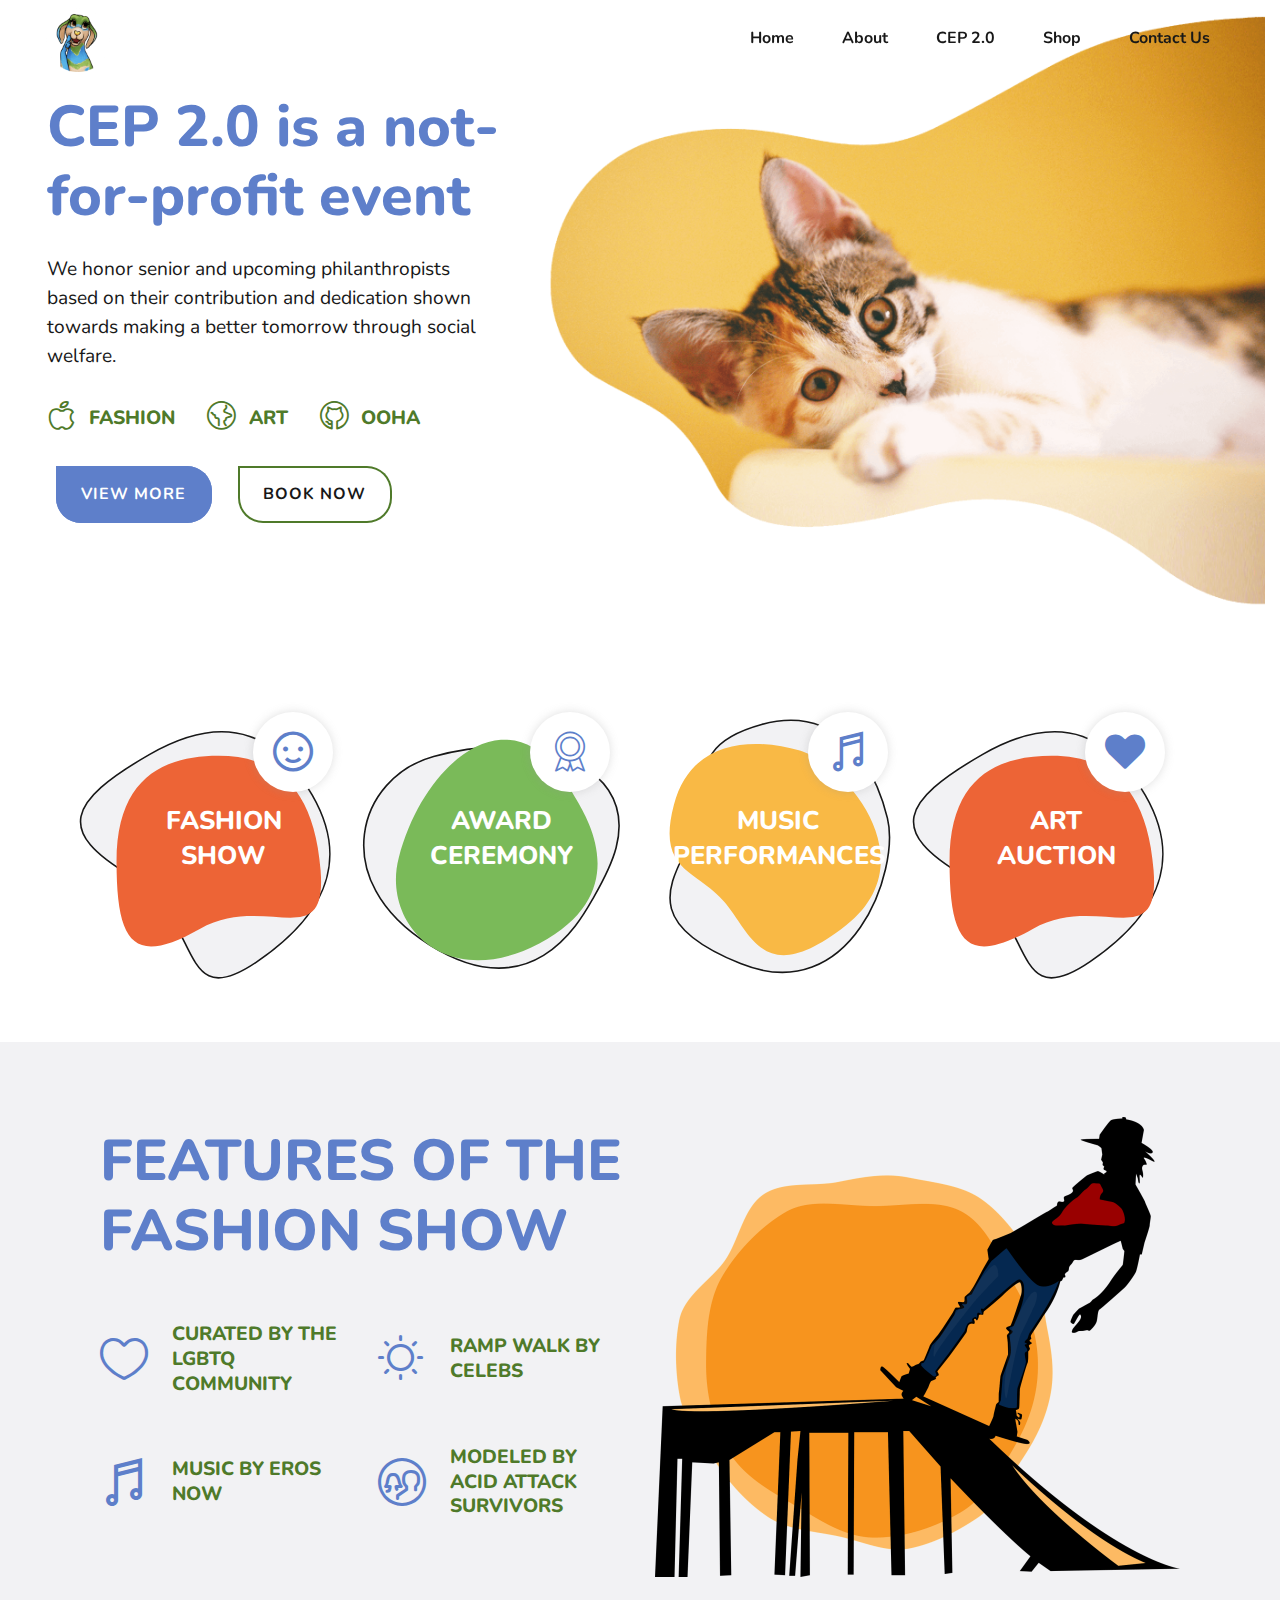
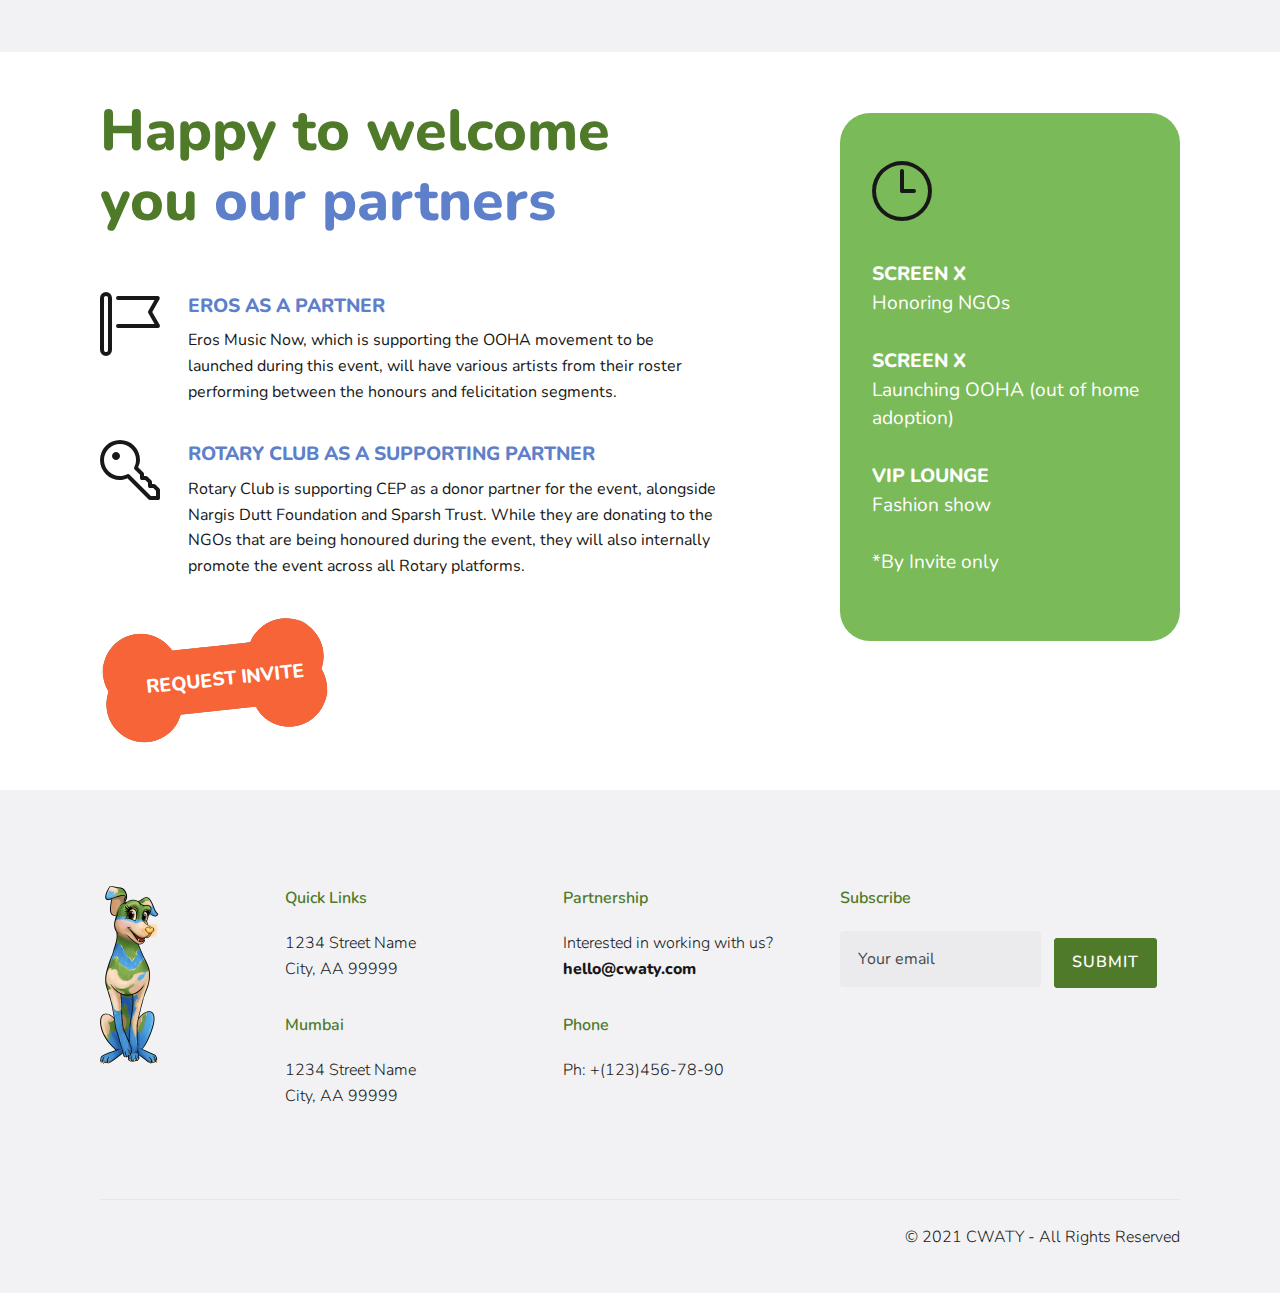
==== cep.html @ ecf94f73 "v0.1 Build" ====
<!DOCTYPE html>
<html  >
<head>
  
  <meta charset="UTF-8">
  <meta http-equiv="X-UA-Compatible" content="IE=edge">
  
  <meta name="viewport" content="width=device-width, initial-scale=1, minimum-scale=1">
  <link rel="shortcut icon" href="assets/images/logo-96x96.png" type="image/x-icon">
  <meta name="description" content="">
  
  
  <title>May Event</title>
  <link rel="stylesheet" href="assets/web/assets/mobirise-icons2/mobirise2.css">
  <link rel="stylesheet" href="assets/web/assets/mobirise-icons/mobirise-icons.css">
  <link rel="stylesheet" href="assets/web/assets/mobirise-icons-bold/mobirise-icons-bold.css">
  <link rel="stylesheet" href="assets/font-awesome/css/font-awesome.css">
  <link rel="stylesheet" href="assets/icon54-v2/style.css">
  <link rel="stylesheet" href="assets/tether/tether.min.css">
  <link rel="stylesheet" href="assets/bootstrap/css/bootstrap.min.css">
  <link rel="stylesheet" href="assets/bootstrap/css/bootstrap-grid.min.css">
  <link rel="stylesheet" href="assets/bootstrap/css/bootstrap-reboot.min.css">
  <link rel="stylesheet" href="assets/dropdown/css/style.css">
  <link rel="stylesheet" href="assets/socicon/css/styles.css">
  <link rel="stylesheet" href="assets/theme/css/style.css">
  <link rel="stylesheet" href="assets/recaptcha.css">
  <link rel="preload" as="style" href="assets/mobirise/css/mbr-additional.css"><link rel="stylesheet" href="assets/mobirise/css/mbr-additional.css" type="text/css">
  
  
  
  

</head>
<body>
  
  <section class="menu cid-rGtWl2Qdmo" once="menu" id="menu1-j">

    


    <nav class="navbar navbar-dropdown navbar-fixed-top navbar-expand-lg">
        <div class="container">
            <div class="navbar-brand">
                <span class="navbar-logo">
                    
                        <img src="assets/images/logo-96x96.png" alt="" style="height: 4rem;">
                    
                </span>
                
            </div>
            <button class="navbar-toggler" type="button" data-toggle="collapse" data-target="#navbarSupportedContent" aria-controls="navbarNavAltMarkup" aria-expanded="false" aria-label="Toggle navigation">
                <div class="hamburger">
                    <span></span>
                    <span></span>
                    <span></span>
                    <span></span>
                </div>
            </button>
            <div class="collapse navbar-collapse" id="navbarSupportedContent">
                <ul class="navbar-nav nav-dropdown nav-right" data-app-modern-menu="true"><li class="nav-item">
                        <a class="nav-link link text-black text-primary display-4" href="#top" aria-expanded="false">
                            Home</a>
                    </li><li class="nav-item"><a class="nav-link link text-black text-primary display-4" href="index.html#content2-3" aria-expanded="false">About</a></li><li class="nav-item"><a class="nav-link link text-black text-primary display-4" href="cep.html">
                            CEP 2.0</a></li><li class="nav-item">
                        <a class="nav-link link text-black text-primary display-4" href="shop.html">
                            Shop</a>
                    </li><li class="nav-item"><a class="nav-link link text-black text-primary display-4" href="events.html#contact2-d" aria-expanded="false">
                            Contact Us</a></li></ul>
                
                
            </div>
        </div>
    </nav>
</section>

<section class="header1 petsm4_header1 cid-spIerRArIh" id="header1-q">

	

	

	<div class="container-fluid">
		<div class="row">
			<div class="col-md-12 content align-left py-4 col-lg-5 ">
				<h1 class="mbr-section-title align-left mbr-bold pb-3 mbr-fonts-style display-2">CEP 2.0 is a not-for-profit event&nbsp;</h1>
				<p class="mbr-text pb-3 align-left mbr-fonts-style display-7">We honor senior and upcoming philanthropists based on their contribution and dedication shown towards making a better tomorrow through social welfare.</p>
				<div class="align-wrap align-left">
					<div class="icons-wrap">
						<div class="icon-wrap">
							<span class="mbr-iconfont mbrib-apple"></span>
							<h3 class="icon-title mbr-bold mbr-fonts-style display-7">FASHION</h3>
						</div>
						<div class="icon-wrap">
							<span class="mbr-iconfont mbrib-globe"></span>
							<h3 class="icon-title mbr-bold mbr-fonts-style display-7">ART</h3>
						</div>
						<div class="icon-wrap">
							<span class="mbr-iconfont mbrib-github"></span>
							<h3 class="icon-title mbr-bold mbr-fonts-style display-7">OOHA</h3>
						</div>
					</div>
				</div>
				<div class="align-left mbr-section-btn"><a class="btn btn-md btn-success display-4" href="cep.html#features8-o">VIEW MORE</a> <a class="btn btn-md btn-primary-outline display-4" href="#" data-toggle="modal" data-target="#mbr-popup-l">BOOK NOW</a></div>
			</div>
			<div class="col-md-12 col-lg-7 img-col">
				<div class="mbr-figure">
					<img src="assets/images/01.png" alt="">
				</div>
			</div>
		</div>
	</div>
</section>

<section class="features3 petsm4_features3 cid-spIenNcBtM" id="features3-n">

	

	

	<div class="container">
		<div class="row">
			

			<div class="card col-12 col-md-6 col-lg-3">
				<svg class="svg31" xmlns="http://www.w3.org/2000/svg" width="309.28570556640625" height="336.02197265625" style="">
					<rect id="backgroundrect" width="100%" height="100%" x="0" y="0" fill="transparent" stroke="none">
					</rect>
					<g style="" class="currentLayer">
						<path fill="#f06538" fill-opacity="1" stroke="none" stroke-opacity="1" stroke-width="2" stroke-dasharray="none" stroke-linejoin="round" stroke-linecap="butt" stroke-dashoffset="" fill-rule="nonzero" opacity="1" marker-start="" marker-mid="" marker-end="" d="M7.36264,184.55495C7.36264,65.42739 73.80818,33.47253 153.12638,33.47253C232.44458,33.47253 289.54946,75.86694 298.89012,197.19231C308.23078,318.51768 219.80721,227.94506 126.20331,280.69232C32.5994,333.43958 7.36264,303.68251 7.36264,184.55495z" id="svg_3" class="selected"></path>
					</g>
					<defs>
						<marker id="Arrow1Mend" refX="0" refY="0" orient="auto" inkscape:stockid="Arrow1Mend" overflow="visible">
							<path d="M-4,0 l-2,2 l7,-2 l-7,-2 l2,2 z" fill-rule="evenodd" stroke="#000" stroke-width="1pt" style="fill: none; stroke: none; stroke-dasharray: none;" id="svg_2">
							</path>
						</marker>
					</defs>
				</svg>
				<svg class="svg32" xmlns="http://www.w3.org/2000/svg" width="309.28570556640625" height="336.02197265625" style="">
					<rect id="backgroundrect" width="100%" height="100%" x="0" y="0" fill="transparent" stroke="none">
					</rect>
					<g style="" class="currentLayer">
						<path fill="#f2f2f4" fill-opacity="1" stroke="none" stroke-opacity="1" stroke-width="2" stroke-dasharray="none" stroke-linejoin="round" stroke-linecap="butt" stroke-dashoffset="" fill-rule="nonzero" opacity="1" marker-start="" marker-mid="" marker-end="" d="M7.36264,184.55495C7.36264,65.42739 73.80818,33.47253 153.12638,33.47253C232.44458,33.47253 289.54946,75.86694 298.89012,197.19231C308.23078,318.51768 219.80721,227.94506 126.20331,280.69232C32.5994,333.43958 7.36264,303.68251 7.36264,184.55495z" id="svg_3" class="selected"></path>
					</g>
					<defs>
						<marker id="Arrow1Mend" refX="0" refY="0" orient="auto" inkscape:stockid="Arrow1Mend" overflow="visible">
							<path d="M-4,0 l-2,2 l7,-2 l-7,-2 l2,2 z" fill-rule="evenodd" stroke="#000" stroke-width="1pt" style="fill: none; stroke: none; stroke-dasharray: none;" id="svg_2">
							</path>
						</marker>
					</defs>
				</svg>
				<div class="card-img">
					<span class="mbr-iconfont mobi-mbri-smile-face mobi-mbri"></span>
				</div>
				<div class="card-box m-auto">
					<h4 class="card-title align-center pb-3 mbr-white mbr-bold mbr-fonts-style display-5">FASHION <br>SHOW</h4>
					
				</div>
			</div>

			<div class="card col-12 col-md-6 col-lg-3">
				<svg class="svg11" xmlns="http://www.w3.org/2000/svg" width="309.2857111417329" height="336.0219772158291" style="">
					<rect id="backgroundrect" width="100%" height="100%" x="0" y="0" fill="transparent" stroke="none">
					</rect>
					<g style="" class="currentLayer">
						<path fill="#82be61" fill-opacity="1" stroke="none" stroke-width="2" stroke-dasharray="none" stroke-linejoin="round" stroke-linecap="butt" stroke-dashoffset="" fill-rule="nonzero" opacity="1" marker-start="" marker-mid="" marker-end="" d="M12.94018937135995,167.8339367842981 C45.39609213191329,74.99004072503537 114.0034869014508,10.732177077026051 171.84437755680142,11.781618684882801 C229.68524100198806,12.831060292739558 256.7002265652424,72.7142506276199 272.1827010804898,104.66632999025076 C287.66518920081916,136.6184093528816 342.19907896082464,246.22742624641148 203.2184177990085,306.0457339450666 C64.2377294270283,365.8640552488038 -19.515740599357475,260.67786005372494 12.94018937135995,167.8339367842981 z" id="svg_1" class="" transform="rotate(-4.6006340980529785 150.8597869873048,167.6643524169921) " filter=""></path>
					</g>
				</svg>
				<svg class="svg12" xmlns="http://www.w3.org/2000/svg" width="309.2857111417329" height="336.0219772158291" style="">
					<rect id="backgroundrect" width="100%" height="100%" x="0" y="0" fill="transparent" stroke="none">
					</rect>
					<g style="" class="currentLayer">
						<path fill="#f2f2f4" fill-opacity="1" stroke="none" stroke-width="2" stroke-dasharray="none" stroke-linejoin="round" stroke-linecap="butt" stroke-dashoffset="" fill-rule="nonzero" opacity="1" marker-start="" marker-mid="" marker-end="" d="M12.94018937135995,167.8339367842981 C45.39609213191329,74.99004072503537 114.0034869014508,10.732177077026051 171.84437755680142,11.781618684882801 C229.68524100198806,12.831060292739558 256.7002265652424,72.7142506276199 272.1827010804898,104.66632999025076 C287.66518920081916,136.6184093528816 342.19907896082464,246.22742624641148 203.2184177990085,306.0457339450666 C64.2377294270283,365.8640552488038 -19.515740599357475,260.67786005372494 12.94018937135995,167.8339367842981 z" id="svg_1" class="" transform="rotate(-4.6006340980529785 150.8597869873048,167.6643524169921) " filter=""></path>
					</g>
				</svg>
				<div class="card-img">
					<span class="mbr-iconfont icon54-v2-award-1"></span>
				</div>
				<div class="card-box m-auto">
					<h4 class="card-title align-center pb-3 mbr-white mbr-bold mbr-fonts-style display-5">AWARD CEREMONY</h4>
					
				</div>
			</div>

			<div class="card col-12 col-md-6 col-lg-3">
				<svg class="svg21" xmlns="http://www.w3.org/2000/svg" width="309.28570556640625" height="336.02197265625" style="">
					<rect id="backgroundrect" width="100%" height="100%" x="0" y="0" fill="transparent" stroke="none">
					</rect>
					<g style="" class="currentLayer">
						<path fill="#fcbc4d" fill-opacity="1" stroke="none" stroke-width="2" stroke-dasharray="none" stroke-linejoin="round" stroke-linecap="butt" stroke-dashoffset="" fill-rule="nonzero" opacity="1" marker-start="" marker-mid="" marker-end="" d="M16.23957,92.58139C48.69547,-0.26251 138.67438,5.55148 201.82815,29.62874C264.98193,53.70599 372.00784,201.60914 247.27728,284.01577C122.54672,366.4224 112.51907,285.07282 76.57894,235.77145C40.63881,186.47008 -16.21636,185.42531 16.23957,92.58139z" id="svg_1" class="" transform="rotate(-4.6006340980529785 150.8597869873048,167.6643524169921) " filter=""></path>
					</g>
					<defs>
						<marker id="Arrow1Mend" refX="0" refY="0" orient="auto" inkscape:stockid="Arrow1Mend" overflow="visible">
							<path d="M-4,0 l-2,2 l7,-2 l-7,-2 l2,2 z" fill-rule="evenodd" stroke="#000" stroke-width="1pt" style="fill: none; stroke: none; stroke-dasharray: none;" id="svg_2">
							</path>
						</marker>
					</defs>
				</svg>
				<svg class="svg22" xmlns="http://www.w3.org/2000/svg" width="309.28570556640625" height="336.02197265625" style="">
					<rect id="backgroundrect" width="100%" height="100%" x="0" y="0" fill="transparent" stroke="none">
					</rect>
					<g style="" class="currentLayer">
						<path fill="#f2f2f4" fill-opacity="1" stroke="none" stroke-width="2" stroke-dasharray="none" stroke-linejoin="round" stroke-linecap="butt" stroke-dashoffset="" fill-rule="nonzero" opacity="1" marker-start="" marker-mid="" marker-end="" d="M16.23957,92.58139C48.69547,-0.26251 138.67438,5.55148 201.82815,29.62874C264.98193,53.70599 372.00784,201.60914 247.27728,284.01577C122.54672,366.4224 112.51907,285.07282 76.57894,235.77145C40.63881,186.47008 -16.21636,185.42531 16.23957,92.58139z" id="svg_1" class="" transform="rotate(-4.6006340980529785 150.8597869873048,167.6643524169921) " filter=""></path>
					</g>
					<defs>
						<marker id="Arrow1Mend" refX="0" refY="0" orient="auto" inkscape:stockid="Arrow1Mend" overflow="visible">
							<path d="M-4,0 l-2,2 l7,-2 l-7,-2 l2,2 z" fill-rule="evenodd" stroke="#000" stroke-width="1pt" style="fill: none; stroke: none; stroke-dasharray: none;" id="svg_2">
							</path>
						</marker>
					</defs>
				</svg>
				<div class="card-img">
					<span class="mbr-iconfont mobi-mbri-music mobi-mbri"></span>
				</div>
				<div class="card-box m-auto">
					<h4 class="card-title align-center pb-3 mbr-white mbr-bold mbr-fonts-style display-5">MUSIC PERFORMANCES</h4>
					
				</div>
			</div>

			<div class="card col-12 col-md-6 col-lg-3">
				<svg class="svg31 svg4" xmlns="http://www.w3.org/2000/svg" width="309.28570556640625" height="336.02197265625" style="">
					<rect id="backgroundrect" width="100%" height="100%" x="0" y="0" fill="transparent" stroke="none">
					</rect>
					<g style="" class="currentLayer">
						<path fill="#f06538" fill-opacity="1" stroke="none" stroke-opacity="1" stroke-width="2" stroke-dasharray="none" stroke-linejoin="round" stroke-linecap="butt" stroke-dashoffset="" fill-rule="nonzero" opacity="1" marker-start="" marker-mid="" marker-end="" d="M7.36264,184.55495C7.36264,65.42739 73.80818,33.47253 153.12638,33.47253C232.44458,33.47253 289.54946,75.86694 298.89012,197.19231C308.23078,318.51768 219.80721,227.94506 126.20331,280.69232C32.5994,333.43958 7.36264,303.68251 7.36264,184.55495z" id="svg_3" class="selected"></path>
					</g>
					<defs>
						<marker id="Arrow1Mend" refX="0" refY="0" orient="auto" inkscape:stockid="Arrow1Mend" overflow="visible">
							<path d="M-4,0 l-2,2 l7,-2 l-7,-2 l2,2 z" fill-rule="evenodd" stroke="#000" stroke-width="1pt" style="fill: none; stroke: none; stroke-dasharray: none;" id="svg_2">
							</path>
						</marker>
					</defs>
				</svg>
				<svg class="svg32" xmlns="http://www.w3.org/2000/svg" width="309.28570556640625" height="336.02197265625" style="">
					<rect id="backgroundrect" width="100%" height="100%" x="0" y="0" fill="transparent" stroke="none">
					</rect>
					<g style="" class="currentLayer">
						<path fill="#f2f2f4" fill-opacity="1" stroke="none" stroke-opacity="1" stroke-width="2" stroke-dasharray="none" stroke-linejoin="round" stroke-linecap="butt" stroke-dashoffset="" fill-rule="nonzero" opacity="1" marker-start="" marker-mid="" marker-end="" d="M7.36264,184.55495C7.36264,65.42739 73.80818,33.47253 153.12638,33.47253C232.44458,33.47253 289.54946,75.86694 298.89012,197.19231C308.23078,318.51768 219.80721,227.94506 126.20331,280.69232C32.5994,333.43958 7.36264,303.68251 7.36264,184.55495z" id="svg_3" class="selected"></path>
					</g>
					<defs>
						<marker id="Arrow1Mend" refX="0" refY="0" orient="auto" inkscape:stockid="Arrow1Mend" overflow="visible">
							<path d="M-4,0 l-2,2 l7,-2 l-7,-2 l2,2 z" fill-rule="evenodd" stroke="#000" stroke-width="1pt" style="fill: none; stroke: none; stroke-dasharray: none;" id="svg_2">
							</path>
						</marker>
					</defs>
				</svg>
				<div class="card-img">
					<span class="mbr-iconfont fa-heart fa"></span>
				</div>
				<div class="card-box m-auto">
					<h4 class="card-title align-center pb-3 mbr-white mbr-bold mbr-fonts-style display-5">ART <br>AUCTION</h4>
					
				</div>
			</div>
		</div>
	</div>
</section>

<section class="features8 petsm4_features8 cid-spIepvHAg9" id="features8-o">

	

	

	<div class="container">
		<div class="row">
			<div class="col-md-12 content col-lg-6 m-auto">
				<h1 class="mbr-section-title align-left mbr-bold pb-5 mbr-fonts-style display-2">FEATURES OF THE FASHION SHOW</h1>
				<div class="row">
					<div class="col-md-6 card">
						<div class="icon"> <span class="mbr-iconfont mbrib-hearth"></span>
						</div>
						<div class="text">
							<h3 class="align-left mbr-bold mbr-fonts-style display-7">
								CURATED BY THE LGBTQ COMMUNITY</h3>
						</div>
					</div>

					<div class="col-md-6 card">
						<div class="icon"> <span class="mbr-iconfont mbrib-sun"></span>
						</div>
						<div class="text">
							<h3 class="align-left mbr-bold mbr-fonts-style display-7">RAMP WALK BY CELEBS</h3>
						</div>
					</div>

					<div class="col-md-6 card">
						<div class="icon"> <span class="mbr-iconfont mobi-mbri-music mobi-mbri"></span> </div>
						<div class="text">
							<h3 class="align-left mbr-bold mbr-fonts-style display-7">MUSIC BY EROS NOW</h3>
						</div>
					</div>

					<div class="col-md-6 card">
						<div class="icon"> <span class="mbr-iconfont mbrib-users"></span>
						</div>
						<div class="text">
							<h3 class="align-left mbr-bold mbr-fonts-style display-7">MODELED BY ACID ATTACK SURVIVORS</h3>
						</div>
					</div>
				</div>
			</div>

			<div class="col-md-12 col-lg-6 img-col">
				<div class="mbr-figure">
					<img src="assets/images/mbr-1050x920.png" alt="">
				</div>
			</div>
		</div>
	</div>
</section>

<section class="features10 petsm4_features10 cid-spIeqHOknN" id="features10-p">

    

    

    <div class="container">
        <div class="row">
            <div class="col-md-12 content col-lg-7 ">
                <h1 class="mbr-section-title align-left mbr-bold pb-5 mbr-fonts-style display-2"><a href="#"><strong>Happy to welcome you</strong></a>
                    our partners</h1>
                <div class="align-wrap">

                    <div class="icons-wrap">
                        <div class="icon-wrap">
                            <span class="mbr-iconfont mbrib-flag" style="color: rgb(94, 127, 202); fill: rgb(94, 127, 202);"></span>
                            <div class="text-wrap">
                                <h3 class="icon-title mbr-bold mbr-fonts-style display-7">EROS AS A PARTNER</h3>
                                <p class="mbr-text mbr-regular mbr-fonts-style display-4"> Eros Music Now, which is supporting the OOHA movement to be launched during this event, will have various artists from their roster performing between the honours and felicitation segments. </p>
                            </div>
                        </div>
                    </div>

                    <div class="icons-wrap">
                        <div class="icon-wrap">
                            <span class="mbr-iconfont mbrib-key"></span>
                            <div class="text-wrap">
                                <h3 class="icon-title mbr-bold mbr-fonts-style display-7">ROTARY CLUB AS A SUPPORTING PARTNER</h3>
                                <p class="mbr-text mbr-regular mbr-fonts-style display-4"> Rotary Club is supporting CEP as a donor partner for the event, alongside Nargis Dutt Foundation and Sparsh Trust. While they are donating to the NGOs that are being honoured during the event, they will also internally promote the event across all Rotary platforms. </p>
                            </div>
                        </div>
                    </div>

                    
                </div>
                <div class="link-wrap">
                    <img class="bone" src="assets/images/bone.png" alt="">
                    <h3 class="mbr-section-title mbr-white align-left mbr-bold mbr-fonts-style display-7">REQUEST INVITE</h3>
                </div>
            </div>

            <div class="col-md-12 col-lg-4">
                <div class="color-col">
                    <div class="icon-wrap-2 align-left">
                        <span class="mbr-iconfont mbrib-clock"></span>
                    </div>
                    <p class="mbr-text2 align-left mbr-fonts-style display-7"><strong>SCREEN X&nbsp; &nbsp; &nbsp; &nbsp; &nbsp; &nbsp; &nbsp; &nbsp; &nbsp; &nbsp; &nbsp; &nbsp; &nbsp;</strong><br>Honoring NGOs<br>
                        <br><strong>SCREEN X</strong><br>Launching OOHA (out of home adoption)<br><br><strong>VIP LOUNGE&nbsp; &nbsp; &nbsp; &nbsp; &nbsp; &nbsp; &nbsp; &nbsp; &nbsp; &nbsp; &nbsp; &nbsp; &nbsp; &nbsp;&nbsp;<br></strong>Fashion show
<br>
                        <br>*By Invite only</p>
                </div>
            </div>
        </div>
    </div>
</section>

<div class="modal mbr-popup cid-spIf7HpShp fade" tabindex="-1" role="dialog" data-overlay-color="#000000" data-overlay-opacity="0.8" id="mbr-popup-l" aria-hidden="true">
        <div class="modal-dialog modal-dialog-centered" role="document">
            <div class="modal-content">
                <div class="modal-header pb-0">
                    <h5 class="modal-title mbr-fonts-style display-5">CWATY Event</h5>
                    <button type="button" class="close" data-dismiss="modal" aria-label="Close">
                        <svg version="1.1" xmlns="http://www.w3.org/2000/svg" width="24" height="24" viewBox="0 0 32 32" fill="currentColor">
                            <path d="M31.797 0.191c-0.264-0.256-0.686-0.25-0.942 0.015l-13.328 13.326c-0.598 0.581 0.342 1.543 0.942 0.942l13.328-13.326c0.27-0.262 0.27-0.695 0-0.957zM14.472 17.515c-0.264-0.256-0.686-0.25-0.942 0.015l-13.328 13.326c-0.613 0.595 0.34 1.562 0.942 0.942l13.328-13.326c0.27-0.262 0.27-0.695 0-0.957zM1.144 0.205c-0.584-0.587-1.544 0.336-0.942 0.942l30.654 30.651c0.613 0.625 1.563-0.325 0.942-0.942z"></path>
                        </svg>
                    </button>
                </div>

                <div class="modal-body">
                    <p class="mbr-text mbr-fonts-style display-7">This event information will be shared with you over an email.&nbsp;</p>

                    <div>
                        
                            

                            <div class="form-wrapper" data-form-type="formoid">
                                <form action="https://mobirise.eu/" method="POST" class="mbr-form form-with-styler" data-form-title="Mobirise Form"><input type="hidden" name="email" data-form-email="true" value="UF4tTkO2/fBr6xqa99Zn8IW8qHJ+TXU9lqV+vLmAPrVLudh882H5u+6Wij0oydbbq7GpIBZ4QYNGhVgMpeOZqm6iq5zHq1uxlNf4OCpF2d3G7LLzBK8zabFC7/crtGW7">
                                    <div class="container">
                                        <div class="row">
                                            <div hidden="hidden" data-form-alert="" class="alert alert-success col-12">Thanks for filling out the form!</div>
                                            <div hidden="hidden" data-form-alert-danger="" class="alert alert-danger col-12"></div>
                                        </div>
                                        <div class="row form-content">
                                            <div class="col-md-4 form-group" data-for="name">
                                                <input type="text" name="name" placeholder="Name" data-form-field="Name" required="required" class="form-control display-7" id="name-mbr-popup-r">
                                            </div>
                                            <div class="col-md-4 form-group" data-for="lastName">
                                                <input type="text" name="lastName" placeholder="Last Name" data-form-field="Last Name" required="required" class="form-control display-7" id="lastName-mbr-popup-r">
                                            </div>
                                            <div class="form-group col" data-for="email">
                                                <input type="email" name="email" placeholder="Email" data-form-field="Email" required="required" class="form-control display-7" id="email-mbr-popup-r">
                                            </div>
                                            <div class="col-md-auto input-group-btn"><button type="submit" class="btn btn-primary display-4">SUBMIT</button></div>
                                        </div>
                                    </div>
                                </form>
                            </div>
                        </div>
                    </div>

                    
                </div>
            </div>
        </div>

<section class="footer1 conferencem4_footer1 cid-spF43gKbUT" once="footer" id="footer1-k">

	

	

	<div class="container">
		<div class="row justify-content-center">
			<div class="col-md-6 wrap order-0 col-lg-2">
				
				<img class="logo__image" src="assets/images/happy-cwaty-min-120x356.png" alt="" title="">
			</div>
			<div class="col-md-6 wrap col-lg-3">
				<div class="footer__content">
					<h4 class="mbr-fonts-style mbr-semibold title__address display-4">Quick Links</h4>
					<p class="work__address mbr-fonts-style display-4">1234 Street Name<br>City, AA 99999</p>
				</div>
				<div class="footer__content">
					<h4 class="mbr-fonts-style mbr-semibold title__address display-4">Mumbai</h4>
					<p class="work__address mbr-fonts-style display-4">1234 Street Name<br>City, AA 99999</p>
				</div>
			</div>
			<div class="col-md-6 wrap col-lg-3">
				<div class="footer__content">
					<h4 class="mbr-fonts-style mbr-semibold title__address display-4">Partnership</h4>
					<p class="work__address mbr-fonts-style display-4">Interested in working with us?<br><strong>hello@cwaty.com</strong></p>
				</div>
				<div class="footer__content">
					<h4 class="mbr-fonts-style mbr-semibold title__address display-4">Phone</h4>
					<p class="work__address mbr-fonts-style display-4">Ph: +(123)456-78-90</p>
				</div>
			</div>
			<div class="col-md-6 wrap col-lg-4">
				<div class="footer__content">
					<h4 class="mbr-fonts-style mbr-semibold title__address display-4">Subscribe</h4>
					<div class="subscribe__form" data-form-type="formoid">
						<!---Formbuilder Form--->
						<form action="https://mobirise.eu/" method="POST" class="mbr-form form-with-styler" data-form-title="Mobirise Form"><input type="hidden" name="email" data-form-email="true" value="3sk2yYOYWHW8Dpij5odt6U4Tv9TtVXGqCwqrWPPscutFezirlCz+0O1C9qcFU4qAcYIjXG7huYRI7qVEUdnqGsQ4LZ4qqaWv+j7f8wzRTXN9E2q+E3axIyVEZuFFFaEX">
							<div class="row">
								<div hidden="hidden" data-form-alert="" class="alert alert-success col-12">Thanks for
									filling out the form!</div>
								<div hidden="hidden" data-form-alert-danger="" class="alert alert-danger col-12">
								</div>
							</div>
							<div class="dragArea row">
								<div class="form-group col-md-7  col-6" data-for="email">
									<input type="email" name="email" placeholder="Your email" data-form-field="Email" required="required" class="form-control display-4" id="email-footer1-k">
								</div>
								<div class="col-md-5 col-6 input-group-btn"><button type="submit" class="btn btn-lg btn-primary display-4">SUBMIT</button></div>
							</div>
						</form>
						<!---Formbuilder Form--->
					</div>
				</div>
			</div>

		</div>
		<div class="divider"></div>
		<div class="row align-items-baseline">
			<div class="col-md-6">
				<p class="privacy mbr-fonts-style align-left display-4"></p>
			</div>
			<div class="col-md-6">
				<p class="privacy mbr-fonts-style align-right display-4">
					© 2021 CWATY - All Rights Reserved</p>
			</div>
		</div>
	</div>

</section>


<script src="assets/web/assets/jquery/jquery.min.js"></script>
  <script src="assets/popper/popper.min.js"></script>
  <script src="assets/tether/tether.min.js"></script>
  <script src="assets/bootstrap/js/bootstrap.min.js"></script>
  <script src="assets/smoothscroll/smooth-scroll.js"></script>
  <script src="assets/dropdown/js/nav-dropdown.js"></script>
  <script src="assets/dropdown/js/navbar-dropdown.js"></script>
  <script src="assets/touchswipe/jquery.touch-swipe.min.js"></script>
  <script src="assets/popup-plugin/script.js"></script>
  <script src="assets/popup-overlay-plugin/script.js"></script>
  <script src="assets/theme/js/script.js"></script>
  <script src="assets/formoid.min.js"></script>
  
  
  

</body>
</html>
---- assets/web/assets/mobirise-icons2/mobirise2.css ----
@font-face {
  font-family: 'Moririse2';
  font-display: swap;
  src:  url('mobirise2.eot?f2bix4');
  src:  url('mobirise2.eot?f2bix4#iefix') format('embedded-opentype'),
    url('mobirise2.ttf?f2bix4') format('truetype'),
    url('mobirise2.woff?f2bix4') format('woff'),
    url('mobirise2.svg?f2bix4#mobirise2') format('svg');
  font-weight: normal;
  font-style: normal;
}

[class^="mobi-"], [class*=" mobi-"] {
  /* use !important to prevent issues with browser extensions that change fonts */
  font-family: 'Moririse2' !important;
  speak: none;
  font-style: normal;
  font-weight: normal;
  font-variant: normal;
  text-transform: none;
  line-height: 1;

  /* Better Font Rendering =========== */
  -webkit-font-smoothing: antialiased;
  -moz-osx-font-smoothing: grayscale;
}

.mobi-mbri-add-submenu:before {
  content: "\e900";
}
.mobi-mbri-alert:before {
  content: "\e901";
}
.mobi-mbri-align-center:before {
  content: "\e902";
}
.mobi-mbri-align-justify:before {
  content: "\e903";
}
.mobi-mbri-align-left:before {
  content: "\e904";
}
.mobi-mbri-align-right:before {
  content: "\e905";
}
.mobi-mbri-android:before {
  content: "\e906";
}
.mobi-mbri-apple:before {
  content: "\e907";
}
.mobi-mbri-arrow-down:before {
  content: "\e908";
}
.mobi-mbri-arrow-next:before {
  content: "\e909";
}
.mobi-mbri-arrow-prev:before {
  content: "\e90a";
}
.mobi-mbri-arrow-up:before {
  content: "\e90b";
}
.mobi-mbri-bold:before {
  content: "\e90c";
}
.mobi-mbri-bookmark:before {
  content: "\e90d";
}
.mobi-mbri-bootstrap:before {
  content: "\e90e";
}
.mobi-mbri-briefcase:before {
  content: "\e90f";
}
.mobi-mbri-browse:before {
  content: "\e910";
}
.mobi-mbri-bulleted-list:before {
  content: "\e911";
}
.mobi-mbri-calendar:before {
  content: "\e912";
}
.mobi-mbri-camera:before {
  content: "\e913";
}
.mobi-mbri-cart-add:before {
  content: "\e914";
}
.mobi-mbri-cart-full:before {
  content: "\e915";
}
.mobi-mbri-cash:before {
  content: "\e916";
}
.mobi-mbri-change-style:before {
  content: "\e917";
}
.mobi-mbri-chat:before {
  content: "\e918";
}
.mobi-mbri-clock:before {
  content: "\e919";
}
.mobi-mbri-close:before {
  content: "\e91a";
}
.mobi-mbri-cloud:before {
  content: "\e91b";
}
.mobi-mbri-code:before {
  content: "\e91c";
}
.mobi-mbri-contact-form:before {
  content: "\e91d";
}
.mobi-mbri-credit-card:before {
  content: "\e91e";
}
.mobi-mbri-cursor-click:before {
  content: "\e91f";
}
.mobi-mbri-cust-feedback:before {
  content: "\e920";
}
.mobi-mbri-database:before {
  content: "\e921";
}
.mobi-mbri-delivery:before {
  content: "\e922";
}
.mobi-mbri-desktop:before {
  content: "\e923";
}
.mobi-mbri-devices:before {
  content: "\e924";
}
.mobi-mbri-down:before {
  content: "\e925";
}
.mobi-mbri-download-2:before {
  content: "\e926";
}
.mobi-mbri-download:before {
  content: "\e927";
}
.mobi-mbri-drag-n-drop-2:before {
  content: "\e928";
}
.mobi-mbri-drag-n-drop:before {
  content: "\e929";
}
.mobi-mbri-edit-2:before {
  content: "\e92a";
}
.mobi-mbri-edit:before {
  content: "\e92b";
}
.mobi-mbri-error:before {
  content: "\e92c";
}
.mobi-mbri-extension:before {
  content: "\e92d";
}
.mobi-mbri-features:before {
  content: "\e92e";
}
.mobi-mbri-file:before {
  content: "\e92f";
}
.mobi-mbri-flag:before {
  content: "\e930";
}
.mobi-mbri-folder:before {
  content: "\e931";
}
.mobi-mbri-gift:before {
  content: "\e932";
}
.mobi-mbri-github:before {
  content: "\e933";
}
.mobi-mbri-globe-2:before {
  content: "\e934";
}
.mobi-mbri-globe:before {
  content: "\e935";
}
.mobi-mbri-growing-chart:before {
  content: "\e936";
}
.mobi-mbri-hearth:before {
  content: "\e937";
}
.mobi-mbri-help:before {
  content: "\e938";
}
.mobi-mbri-home:before {
  content: "\e939";
}
.mobi-mbri-hot-cup:before {
  content: "\e93a";
}
.mobi-mbri-idea:before {
  content: "\e93b";
}
.mobi-mbri-image-gallery:before {
  content: "\e93c";
}
.mobi-mbri-image-slider:before {
  content: "\e93d";
}
.mobi-mbri-info:before {
  content: "\e93e";
}
.mobi-mbri-italic:before {
  content: "\e93f";
}
.mobi-mbri-key:before {
  content: "\e940";
}
.mobi-mbri-laptop:before {
  content: "\e941";
}
.mobi-mbri-layers:before {
  content: "\e942";
}
.mobi-mbri-left-right:before {
  content: "\e943";
}
.mobi-mbri-left:before {
  content: "\e944";
}
.mobi-mbri-letter:before {
  content: "\e945";
}
.mobi-mbri-like:before {
  content: "\e946";
}
.mobi-mbri-link:before {
  content: "\e947";
}
.mobi-mbri-lock:before {
  content: "\e948";
}
.mobi-mbri-login:before {
  content: "\e949";
}
.mobi-mbri-logout:before {
  content: "\e94a";
}
.mobi-mbri-magic-stick:before {
  content: "\e94b";
}
.mobi-mbri-map-pin:before {
  content: "\e94c";
}
.mobi-mbri-menu:before {
  content: "\e94d";
}
.mobi-mbri-mobile-2:before {
  content: "\e94e";
}
.mobi-mbri-mobile-horizontal:before {
  content: "\e94f";
}
.mobi-mbri-mobile:before {
  content: "\e950";
}
.mobi-mbri-mobirise:before {
  content: "\e951";
}
.mobi-mbri-more-horizontal:before {
  content: "\e952";
}
.mobi-mbri-more-vertical:before {
  content: "\e953";
}
.mobi-mbri-music:before {
  content: "\e954";
}
.mobi-mbri-new-file:before {
  content: "\e955";
}
.mobi-mbri-numbered-list:before {
  content: "\e956";
}
.mobi-mbri-opened-folder:before {
  content: "\e957";
}
.mobi-mbri-pages:before {
  content: "\e958";
}
.mobi-mbri-paper-plane:before {
  content: "\e959";
}
.mobi-mbri-paperclip:before {
  content: "\e95a";
}
.mobi-mbri-phone:before {
  content: "\e95b";
}
.mobi-mbri-photo:before {
  content: "\e95c";
}
.mobi-mbri-photos:before {
  content: "\e95d";
}
.mobi-mbri-pin:before {
  content: "\e95e";
}
.mobi-mbri-play:before {
  content: "\e95f";
}
.mobi-mbri-plus:before {
  content: "\e960";
}
.mobi-mbri-preview:before {
  content: "\e961";
}
.mobi-mbri-print:before {
  content: "\e962";
}
.mobi-mbri-protect:before {
  content: "\e963";
}
.mobi-mbri-question:before {
  content: "\e964";
}
.mobi-mbri-quote-left:before {
  content: "\e965";
}
.mobi-mbri-quote-right:before {
  content: "\e966";
}
.mobi-mbri-redo:before {
  content: "\e967";
}
.mobi-mbri-refresh:before {
  content: "\e968";
}
.mobi-mbri-responsive-2:before {
  content: "\e969";
}
.mobi-mbri-responsive:before {
  content: "\e96a";
}
.mobi-mbri-right:before {
  content: "\e96b";
}
.mobi-mbri-rocket:before {
  content: "\e96c";
}
.mobi-mbri-sad-face:before {
  content: "\e96d";
}
.mobi-mbri-sale:before {
  content: "\e96e";
}
.mobi-mbri-save:before {
  content: "\e96f";
}
.mobi-mbri-search:before {
  content: "\e970";
}
.mobi-mbri-setting-2:before {
  content: "\e971";
}
.mobi-mbri-setting-3:before {
  content: "\e972";
}
.mobi-mbri-setting:before {
  content: "\e973";
}
.mobi-mbri-share:before {
  content: "\e974";
}
.mobi-mbri-shopping-bag:before {
  content: "\e975";
}
.mobi-mbri-shopping-basket:before {
  content: "\e976";
}
.mobi-mbri-shopping-cart:before {
  content: "\e977";
}
.mobi-mbri-sites:before {
  content: "\e978";
}
.mobi-mbri-smile-face:before {
  content: "\e979";
}
.mobi-mbri-speed:before {
  content: "\e97a";
}
.mobi-mbri-star:before {
  content: "\e97b";
}
.mobi-mbri-success:before {
  content: "\e97c";
}
.mobi-mbri-sun:before {
  content: "\e97d";
}
.mobi-mbri-sun2:before {
  content: "\e97e";
}
.mobi-mbri-tablet-vertical:before {
  content: "\e97f";
}
.mobi-mbri-tablet:before {
  content: "\e980";
}
.mobi-mbri-target:before {
  content: "\e981";
}
.mobi-mbri-timer:before {
  content: "\e982";
}
.mobi-mbri-to-ftp:before {
  content: "\e983";
}
.mobi-mbri-to-local-drive:before {
  content: "\e984";
}
.mobi-mbri-touch-swipe:before {
  content: "\e985";
}
.mobi-mbri-touch:before {
  content: "\e986";
}
.mobi-mbri-trash:before {
  content: "\e987";
}
.mobi-mbri-underline:before {
  content: "\e988";
}
.mobi-mbri-undo:before {
  content: "\e989";
}
.mobi-mbri-unlink:before {
  content: "\e98a";
}
.mobi-mbri-unlock:before {
  content: "\e98b";
}
.mobi-mbri-up-down:before {
  content: "\e98c";
}
.mobi-mbri-up:before {
  content: "\e98d";
}
.mobi-mbri-update:before {
  content: "\e98e";
}
.mobi-mbri-upload-2:before {
  content: "\e98f";
}
.mobi-mbri-upload:before {
  content: "\e990";
}
.mobi-mbri-user-2:before {
  content: "\e991";
}
.mobi-mbri-user:before {
  content: "\e992";
}
.mobi-mbri-users:before {
  content: "\e993";
}
.mobi-mbri-video-play:before {
  content: "\e994";
}
.mobi-mbri-video:before {
  content: "\e995";
}
.mobi-mbri-watch:before {
  content: "\e996";
}
.mobi-mbri-website-theme-2:before {
  content: "\e997";
}
.mobi-mbri-website-theme:before {
  content: "\e998";
}
.mobi-mbri-wifi:before {
  content: "\e999";
}
.mobi-mbri-windows:before {
  content: "\e99a";
}
.mobi-mbri-zoom-in:before {
  content: "\e99b";
}
.mobi-mbri-zoom-out:before {
  content: "\e99c";
}
---- assets/web/assets/mobirise-icons/mobirise-icons.css ----
@font-face {
  font-family: 'MobiriseIcons';
  src:  url('mobirise-icons.eot?spat4u');
  src:  url('mobirise-icons.eot?spat4u#iefix') format('embedded-opentype'),
    url('mobirise-icons.ttf?spat4u') format('truetype'),
    url('mobirise-icons.woff?spat4u') format('woff'),
    url('mobirise-icons.svg?spat4u#MobiriseIcons') format('svg');
  font-weight: normal;
  font-style: normal;
  font-display: swap;
}

[class^="mbri-"], [class*=" mbri-"] {
  /* use !important to prevent issues with browser extensions that change fonts */
  font-family: MobiriseIcons !important;
  speak: none;
  font-style: normal;
  font-weight: normal;
  font-variant: normal;
  text-transform: none;
  line-height: 1;

  /* Better Font Rendering =========== */
  -webkit-font-smoothing: antialiased;
  -moz-osx-font-smoothing: grayscale;
}

.mbri-add-submenu:before {
  content: "\e900";
}
.mbri-alert:before {
  content: "\e901";
}
.mbri-align-center:before {
  content: "\e902";
}
.mbri-align-justify:before {
  content: "\e903";
}
.mbri-align-left:before {
  content: "\e904";
}
.mbri-align-right:before {
  content: "\e905";
}
.mbri-android:before {
  content: "\e906";
}
.mbri-apple:before {
  content: "\e907";
}
.mbri-arrow-down:before {
  content: "\e908";
}
.mbri-arrow-next:before {
  content: "\e909";
}
.mbri-arrow-prev:before {
  content: "\e90a";
}
.mbri-arrow-up:before {
  content: "\e90b";
}
.mbri-bold:before {
  content: "\e90c";
}
.mbri-bookmark:before {
  content: "\e90d";
}
.mbri-bootstrap:before {
  content: "\e90e";
}
.mbri-briefcase:before {
  content: "\e90f";
}
.mbri-browse:before {
  content: "\e910";
}
.mbri-bulleted-list:before {
  content: "\e911";
}
.mbri-calendar:before {
  content: "\e912";
}
.mbri-camera:before {
  content: "\e913";
}
.mbri-cart-add:before {
  content: "\e914";
}
.mbri-cart-full:before {
  content: "\e915";
}
.mbri-cash:before {
  content: "\e916";
}
.mbri-change-style:before {
  content: "\e917";
}
.mbri-chat:before {
  content: "\e918";
}
.mbri-clock:before {
  content: "\e919";
}
.mbri-close:before {
  content: "\e91a";
}
.mbri-cloud:before {
  content: "\e91b";
}
.mbri-code:before {
  content: "\e91c";
}
.mbri-contact-form:before {
  content: "\e91d";
}
.mbri-credit-card:before {
  content: "\e91e";
}
.mbri-cursor-click:before {
  content: "\e91f";
}
.mbri-cust-feedback:before {
  content: "\e920";
}
.mbri-database:before {
  content: "\e921";
}
.mbri-delivery:before {
  content: "\e922";
}
.mbri-desktop:before {
  content: "\e923";
}
.mbri-devices:before {
  content: "\e924";
}
.mbri-down:before {
  content: "\e925";
}
.mbri-download:before {
  content: "\e989";
}
.mbri-drag-n-drop:before {
  content: "\e927";
}
.mbri-drag-n-drop2:before {
  content: "\e928";
}
.mbri-edit:before {
  content: "\e929";
}
.mbri-edit2:before {
  content: "\e92a";
}
.mbri-error:before {
  content: "\e92b";
}
.mbri-extension:before {
  content: "\e92c";
}
.mbri-features:before {
  content: "\e92d";
}
.mbri-file:before {
  content: "\e92e";
}
.mbri-flag:before {
  content: "\e92f";
}
.mbri-folder:before {
  content: "\e930";
}
.mbri-gift:before {
  content: "\e931";
}
.mbri-github:before {
  content: "\e932";
}
.mbri-globe:before {
  content: "\e933";
}
.mbri-globe-2:before {
  content: "\e934";
}
.mbri-growing-chart:before {
  content: "\e935";
}
.mbri-hearth:before {
  content: "\e936";
}
.mbri-help:before {
  content: "\e937";
}
.mbri-home:before {
  content: "\e938";
}
.mbri-hot-cup:before {
  content: "\e939";
}
.mbri-idea:before {
  content: "\e93a";
}
.mbri-image-gallery:before {
  content: "\e93b";
}
.mbri-image-slider:before {
  content: "\e93c";
}
.mbri-info:before {
  content: "\e93d";
}
.mbri-italic:before {
  content: "\e93e";
}
.mbri-key:before {
  content: "\e93f";
}
.mbri-laptop:before {
  content: "\e940";
}
.mbri-layers:before {
  content: "\e941";
}
.mbri-left-right:before {
  content: "\e942";
}
.mbri-left:before {
  content: "\e943";
}
.mbri-letter:before {
  content: "\e944";
}
.mbri-like:before {
  content: "\e945";
}
.mbri-link:before {
  content: "\e946";
}
.mbri-lock:before {
  content: "\e947";
}
.mbri-login:before {
  content: "\e948";
}
.mbri-logout:before {
  content: "\e949";
}
.mbri-magic-stick:before {
  content: "\e94a";
}
.mbri-map-pin:before {
  content: "\e94b";
}
.mbri-menu:before {
  content: "\e94c";
}
.mbri-mobile:before {
  content: "\e94d";
}
.mbri-mobile2:before {
  content: "\e94e";
}
.mbri-mobirise:before {
  content: "\e94f";
}
.mbri-more-horizontal:before {
  content: "\e950";
}
.mbri-more-vertical:before {
  content: "\e951";
}
.mbri-music:before {
  content: "\e952";
}
.mbri-new-file:before {
  content: "\e953";
}
.mbri-numbered-list:before {
  content: "\e954";
}
.mbri-opened-folder:before {
  content: "\e955";
}
.mbri-pages:before {
  content: "\e956";
}
.mbri-paper-plane:before {
  content: "\e957";
}
.mbri-paperclip:before {
  content: "\e958";
}
.mbri-photo:before {
  content: "\e959";
}
.mbri-photos:before {
  content: "\e95a";
}
.mbri-pin:before {
  content: "\e95b";
}
.mbri-play:before {
  content: "\e95c";
}
.mbri-plus:before {
  content: "\e95d";
}
.mbri-preview:before {
  content: "\e95e";
}
.mbri-print:before {
  content: "\e95f";
}
.mbri-protect:before {
  content: "\e960";
}
.mbri-question:before {
  content: "\e961";
}
.mbri-quote-left:before {
  content: "\e962";
}
.mbri-quote-right:before {
  content: "\e963";
}
.mbri-refresh:before {
  content: "\e964";
}
.mbri-responsive:before {
  content: "\e965";
}
.mbri-right:before {
  content: "\e966";
}
.mbri-rocket:before {
  content: "\e967";
}
.mbri-sad-face:before {
  content: "\e968";
}
.mbri-sale:before {
  content: "\e969";
}
.mbri-save:before {
  content: "\e96a";
}
.mbri-search:before {
  content: "\e96b";
}
.mbri-setting:before {
  content: "\e96c";
}
.mbri-setting2:before {
  content: "\e96d";
}
.mbri-setting3:before {
  content: "\e96e";
}
.mbri-share:before {
  content: "\e96f";
}
.mbri-shopping-bag:before {
  content: "\e970";
}
.mbri-shopping-basket:before {
  content: "\e971";
}
.mbri-shopping-cart:before {
  content: "\e972";
}
.mbri-sites:before {
  content: "\e973";
}
.mbri-smile-face:before {
  content: "\e974";
}
.mbri-speed:before {
  content: "\e975";
}
.mbri-star:before {
  content: "\e976";
}
.mbri-success:before {
  content: "\e977";
}
.mbri-sun:before {
  content: "\e978";
}
.mbri-sun2:before {
  content: "\e979";
}
.mbri-tablet:before {
  content: "\e97a";
}
.mbri-tablet-vertical:before {
  content: "\e97b";
}
.mbri-target:before {
  content: "\e97c";
}
.mbri-timer:before {
  content: "\e97d";
}
.mbri-to-ftp:before {
  content: "\e97e";
}
.mbri-to-local-drive:before {
  content: "\e97f";
}
.mbri-touch-swipe:before {
  content: "\e980";
}
.mbri-touch:before {
  content: "\e981";
}
.mbri-trash:before {
  content: "\e982";
}
.mbri-underline:before {
  content: "\e983";
}
.mbri-unlink:before {
  content: "\e984";
}
.mbri-unlock:before {
  content: "\e985";
}
.mbri-up-down:before {
  content: "\e986";
}
.mbri-up:before {
  content: "\e987";
}
.mbri-update:before {
  content: "\e988";
}
.mbri-upload:before {
 content: "\e926"; 
}
.mbri-user:before {
  content: "\e98a";
}
.mbri-user2:before {
  content: "\e98b";
}
.mbri-users:before {
  content: "\e98c";
}
.mbri-video:before {
  content: "\e98d";
}
.mbri-video-play:before {
  content: "\e98e";
}
.mbri-watch:before {
  content: "\e98f";
}
.mbri-website-theme:before {
  content: "\e990";
}
.mbri-wifi:before {
  content: "\e991";
}
.mbri-windows:before {
  content: "\e992";
}
.mbri-zoom-out:before {
  content: "\e993";
}
.mbri-redo:before {
  content: "\e994";
}
.mbri-undo:before {
  content: "\e995";
}
---- assets/web/assets/mobirise-icons-bold/mobirise-icons-bold.css ----
@font-face {
  font-family: 'mobirise-icons-bold';
  font-display: swap;
  src:  url('mobirise-icons-bold.eot?m1l4yr');
  src:  url('mobirise-icons-bold.eot?m1l4yr#iefix') format('embedded-opentype'),
    url('mobirise-icons-bold.ttf?m1l4yr') format('truetype'),
    url('mobirise-icons-bold.woff?m1l4yr') format('woff'),
    url('mobirise-icons-bold.svg?m1l4yr#mobirise-icons-bold') format('svg');
  font-weight: normal;
  font-style: normal;
}

[class^="mbrib-"], [class*="mbrib-"] {
  /* use !important to prevent issues with browser extensions that change fonts */
  font-family: 'mobirise-icons-bold' !important;
  speak: none;
  font-style: normal;
  font-weight: normal;
  font-variant: normal;
  text-transform: none;
  line-height: 1;

  /* Better Font Rendering =========== */
  -webkit-font-smoothing: antialiased;
  -moz-osx-font-smoothing: grayscale;
}

.mbrib-add-submenu:before {
  content: "\e900";
}
.mbrib-alert:before {
  content: "\e901";
}
.mbrib-align-center:before {
  content: "\e902";
}
.mbrib-align-justify:before {
  content: "\e903";
}
.mbrib-align-left:before {
  content: "\e904";
}
.mbrib-align-right:before {
  content: "\e905";
}
.mbrib-android:before {
  content: "\e906";
}
.mbrib-apple:before {
  content: "\e907";
}
.mbrib-arrow-down:before {
  content: "\e908";
}
.mbrib-arrow-next:before {
  content: "\e909";
}
.mbrib-arrow-prev:before {
  content: "\e90a";
}
.mbrib-arrow-up:before {
  content: "\e90b";
}
.mbrib-bold:before {
  content: "\e90c";
}
.mbrib-bookmark:before {
  content: "\e90d";
}
.mbrib-bootstrap:before {
  content: "\e90e";
}
.mbrib-briefcase:before {
  content: "\e90f";
}
.mbrib-browse:before {
  content: "\e910";
}
.mbrib-bulleted-list:before {
  content: "\e911";
}
.mbrib-calendar:before {
  content: "\e912";
}
.mbrib-camera:before {
  content: "\e913";
}
.mbrib-cart-add:before {
  content: "\e914";
}
.mbrib-cart-full:before {
  content: "\e915";
}
.mbrib-cash:before {
  content: "\e916";
}
.mbrib-change-style:before {
  content: "\e917";
}
.mbrib-chat:before {
  content: "\e918";
}
.mbrib-clock:before {
  content: "\e919";
}
.mbrib-close:before {
  content: "\e91a";
}
.mbrib-cloud:before {
  content: "\e91b";
}
.mbrib-code:before {
  content: "\e91c";
}
.mbrib-contact-form:before {
  content: "\e91d";
}
.mbrib-credit-card:before {
  content: "\e91e";
}
.mbrib-cursor-click:before {
  content: "\e91f";
}
.mbrib-cust-feedback:before {
  content: "\e920";
}
.mbrib-database:before {
  content: "\e921";
}
.mbrib-delivery:before {
  content: "\e922";
}
.mbrib-desktop:before {
  content: "\e923";
}
.mbrib-devices:before {
  content: "\e924";
}
.mbrib-down:before {
  content: "\e925";
}
.mbrib-download:before {
  content: "\e926";
}
.mbrib-drag-n-drop:before {
  content: "\e927";
}
.mbrib-drag-n-drop2:before {
  content: "\e928";
}
.mbrib-edit:before {
  content: "\e929";
}
.mbrib-edit2:before {
  content: "\e92a";
}
.mbrib-error:before {
  content: "\e92b";
}
.mbrib-extension:before {
  content: "\e92c";
}
.mbrib-features:before {
  content: "\e92d";
}
.mbrib-file:before {
  content: "\e92e";
}
.mbrib-flag:before {
  content: "\e92f";
}
.mbrib-folder:before {
  content: "\e930";
}
.mbrib-gift:before {
  content: "\e931";
}
.mbrib-github:before {
  content: "\e932";
}
.mbrib-globe-2:before {
  content: "\e933";
}
.mbrib-globe:before {
  content: "\e934";
}
.mbrib-growing-chart:before {
  content: "\e935";
}
.mbrib-hearth:before {
  content: "\e936";
}
.mbrib-help:before {
  content: "\e937";
}
.mbrib-home:before {
  content: "\e938";
}
.mbrib-hot-cup:before {
  content: "\e939";
}
.mbrib-idea:before {
  content: "\e93a";
}
.mbrib-image-gallery:before {
  content: "\e93b";
}
.mbrib-image-slider:before {
  content: "\e93c";
}
.mbrib-info:before {
  content: "\e93d";
}
.mbrib-italic:before {
  content: "\e93e";
}
.mbrib-key:before {
  content: "\e93f";
}
.mbrib-laptop:before {
  content: "\e940";
}
.mbrib-layers:before {
  content: "\e941";
}
.mbrib-left-right:before {
  content: "\e942";
}
.mbrib-left:before {
  content: "\e943";
}
.mbrib-letter:before {
  content: "\e944";
}
.mbrib-like:before {
  content: "\e945";
}
.mbrib-link:before {
  content: "\e946";
}
.mbrib-lock:before {
  content: "\e947";
}
.mbrib-login:before {
  content: "\e948";
}
.mbrib-logout:before {
  content: "\e949";
}
.mbrib-magic-stick:before {
  content: "\e94a";
}
.mbrib-map-pin:before {
  content: "\e94b";
}
.mbrib-menu:before {
  content: "\e94c";
}
.mbrib-mobile:before {
  content: "\e94d";
}
.mbrib-mobile2:before {
  content: "\e94e";
}
.mbrib-mobirise:before {
  content: "\e94f";
}
.mbrib-more-horizontal:before {
  content: "\e950";
}
.mbrib-more-vertical:before {
  content: "\e951";
}
.mbrib-music:before {
  content: "\e952";
}
.mbrib-new-file:before {
  content: "\e953";
}
.mbrib-numbered-list:before {
  content: "\e954";
}
.mbrib-opened-folder:before {
  content: "\e955";
}
.mbrib-pages:before {
  content: "\e956";
}
.mbrib-paper-plane:before {
  content: "\e957";
}
.mbrib-paperclip:before {
  content: "\e958";
}
.mbrib-photo:before {
  content: "\e959";
}
.mbrib-photos:before {
  content: "\e95a";
}
.mbrib-pin:before {
  content: "\e95b";
}
.mbrib-play:before {
  content: "\e95c";
}
.mbrib-plus:before {
  content: "\e95d";
}
.mbrib-preview:before {
  content: "\e95e";
}
.mbrib-print:before {
  content: "\e95f";
}
.mbrib-protect:before {
  content: "\e960";
}
.mbrib-question:before {
  content: "\e961";
}
.mbrib-quote-left:before {
  content: "\e962";
}
.mbrib-quote-right:before {
  content: "\e963";
}
.mbrib-redo:before {
  content: "\e964";
}
.mbrib-refresh:before {
  content: "\e965";
}
.mbrib-responsive:before {
  content: "\e966";
}
.mbrib-right:before {
  content: "\e967";
}
.mbrib-rocket:before {
  content: "\e968";
}
.mbrib-sad-face:before {
  content: "\e969";
}
.mbrib-sale:before {
  content: "\e96a";
}
.mbrib-save:before {
  content: "\e96b";
}
.mbrib-search:before {
  content: "\e96c";
}
.mbrib-setting:before {
  content: "\e96d";
}
.mbrib-setting2:before {
  content: "\e96e";
}
.mbrib-setting3:before {
  content: "\e96f";
}
.mbrib-share:before {
  content: "\e970";
}
.mbrib-shopping-bag:before {
  content: "\e971";
}
.mbrib-shopping-basket:before {
  content: "\e972";
}
.mbrib-shopping-cart:before {
  content: "\e973";
}
.mbrib-sites:before {
  content: "\e974";
}
.mbrib-smile-face:before {
  content: "\e975";
}
.mbrib-speed:before {
  content: "\e976";
}
.mbrib-star:before {
  content: "\e977";
}
.mbrib-success:before {
  content: "\e978";
}
.mbrib-sun:before {
  content: "\e979";
}
.mbrib-sun2:before {
  content: "\e97a";
}
.mbrib-tablet-vertical:before {
  content: "\e97b";
}
.mbrib-tablet:before {
  content: "\e97c";
}
.mbrib-target:before {
  content: "\e97d";
}
.mbrib-timer:before {
  content: "\e97e";
}
.mbrib-to-ftp:before {
  content: "\e97f";
}
.mbrib-to-local-drive:before {
  content: "\e980";
}
.mbrib-touch-swipe:before {
  content: "\e981";
}
.mbrib-touch:before {
  content: "\e982";
}
.mbrib-trash:before {
  content: "\e983";
}
.mbrib-underline:before {
  content: "\e984";
}
.mbrib-undo:before {
  content: "\e985";
}
.mbrib-unlink:before {
  content: "\e986";
}
.mbrib-unlock:before {
  content: "\e987";
}
.mbrib-up-down:before {
  content: "\e988";
}
.mbrib-up:before {
  content: "\e989";
}
.mbrib-update:before {
  content: "\e98a";
}
.mbrib-upload:before {
  content: "\e98b";
}
.mbrib-user:before {
  content: "\e98c";
}
.mbrib-user2:before {
  content: "\e98d";
}
.mbrib-users:before {
  content: "\e98e";
}
.mbrib-video-play:before {
  content: "\e98f";
}
.mbrib-video:before {
  content: "\e990";
}
.mbrib-watch:before {
  content: "\e991";
}
.mbrib-website-theme:before {
  content: "\e992";
}
.mbrib-wifi:before {
  content: "\e993";
}
.mbrib-windows:before {
  content: "\e994";
}
.mbrib-zoom-out:before {
  content: "\e995";
}
---- assets/icon54-v2/style.css ----
@font-face {
    font-family: 'icon54-v2';
    src: url('fonts/icon54-v2.eot?3tvhdh');
    src: url('fonts/icon54-v2.eot?3tvhdh#iefix') format('embedded-opentype'),
        url('fonts/icon54-v2.ttf?3tvhdh') format('truetype'),
        url('fonts/icon54-v2.woff?3tvhdh') format('woff'),
        url('fonts/icon54-v2.svg?3tvhdh#icon54-v2') format('svg');
    font-weight: normal;
    font-style: normal;
}

[class^='icon54-v2-'],
[class*=' icon54-v2-'] {
    /* use !important to prevent issues with browser extensions that change fonts */
    font-family: 'icon54-v2' !important;
    speak: none;
    font-style: normal;
    font-weight: normal;
    font-variant: normal;
    text-transform: none;
    line-height: 1;

    /* Better Font Rendering =========== */
    -webkit-font-smoothing: antialiased;
    -moz-osx-font-smoothing: grayscale;
}

.icon54-v2-israel::before {
    content: '\e900';
}
.icon54-v2-year-aniversary-23::before {
    content: '\e901';
}
.icon54-v2-year-aniversary3::before {
    content: '\e902';
}
.icon54-v2-st-place::before {
    content: '\e903';
}
.icon54-v2-nd-place::before {
    content: '\e904';
}
.icon54-v2-rd-place::before {
    content: '\e905';
}
.icon54-v2-stars::before {
    content: '\e906';
}
.icon54-v2-year-aniversary-2::before {
    content: '\e907';
}
.icon54-v2-year-aniversary::before {
    content: '\e908';
}
.icon54-v2-year-aniversary-22::before {
    content: '\e909';
}
.icon54-v2-year-aniversary2::before {
    content: '\e90a';
}
.icon54-v2-accessibility::before {
    content: '\e90b';
}
.icon54-v2-acorn::before {
    content: '\e90c';
}
.icon54-v2-add-app::before {
    content: '\e90d';
}
.icon54-v2-add-award-badge::before {
    content: '\e90e';
}
.icon54-v2-add-heart::before {
    content: '\e90f';
}
.icon54-v2-add-rating::before {
    content: '\e910';
}
.icon54-v2-addon::before {
    content: '\e911';
}
.icon54-v2-air-balloon::before {
    content: '\e912';
}
.icon54-v2-air-condition::before {
    content: '\e913';
}
.icon54-v2-airplane::before {
    content: '\e914';
}
.icon54-v2-airport::before {
    content: '\e915';
}
.icon54-v2-allert-app::before {
    content: '\e916';
}
.icon54-v2-allow-copying::before {
    content: '\e917';
}
.icon54-v2-allow-redistribution::before {
    content: '\e918';
}
.icon54-v2-almond::before {
    content: '\e919';
}
.icon54-v2-analitics::before {
    content: '\e91a';
}
.icon54-v2-ananas::before {
    content: '\e91b';
}
.icon54-v2-anchor::before {
    content: '\e91c';
}
.icon54-v2-angle-ruler::before {
    content: '\e91d';
}
.icon54-v2-app-1::before {
    content: '\e91e';
}
.icon54-v2-app-2::before {
    content: '\e91f';
}
.icon54-v2-app-error::before {
    content: '\e920';
}
.icon54-v2-app-settings::before {
    content: '\e921';
}
.icon54-v2-app-tile-task::before {
    content: '\e922';
}
.icon54-v2-app-window::before {
    content: '\e923';
}
.icon54-v2-apple::before {
    content: '\e924';
}
.icon54-v2-application-user::before {
    content: '\e925';
}
.icon54-v2-application::before {
    content: '\e926';
}
.icon54-v2-arc-de-triomphe::before {
    content: '\e927';
}
.icon54-v2-architecture::before {
    content: '\e928';
}
.icon54-v2-arrived::before {
    content: '\e929';
}
.icon54-v2-arriving::before {
    content: '\e92a';
}
.icon54-v2-artichoke::before {
    content: '\e92b';
}
.icon54-v2-asparagus::before {
    content: '\e92c';
}
.icon54-v2-attach-app::before {
    content: '\e92d';
}
.icon54-v2-attention::before {
    content: '\e92e';
}
.icon54-v2-avocado::before {
    content: '\e92f';
}
.icon54-v2-award-1::before {
    content: '\e930';
}
.icon54-v2-award-2::before {
    content: '\e931';
}
.icon54-v2-award-badge-shopping::before {
    content: '\e932';
}
.icon54-v2-award-stamp-2::before {
    content: '\e933';
}
.icon54-v2-award-stamp::before {
    content: '\e934';
}
.icon54-v2-axe::before {
    content: '\e935';
}
.icon54-v2-badge-star::before {
    content: '\e936';
}
.icon54-v2-bag-conveyer::before {
    content: '\e937';
}
.icon54-v2-bag-weight::before {
    content: '\e938';
}
.icon54-v2-bag::before {
    content: '\e939';
}
.icon54-v2-bakelite::before {
    content: '\e93a';
}
.icon54-v2-ball::before {
    content: '\e93b';
}
.icon54-v2-banana::before {
    content: '\e93c';
}
.icon54-v2-bank-1::before {
    content: '\e93d';
}
.icon54-v2-bank-2::before {
    content: '\e93e';
}
.icon54-v2-barber-shop::before {
    content: '\e93f';
}
.icon54-v2-barber\'s-razor::before {
 content: '\e940';

}
.icon54-v2-barcode-app::before {
    content: '\e941';
}
.icon54-v2-barn::before {
    content: '\e942';
}
.icon54-v2-barrow::before {
    content: '\e943';
}
.icon54-v2-basketball-cup::before {
    content: '\e944';
}
.icon54-v2-beard-1::before {
    content: '\e945';
}
.icon54-v2-beard-2::before {
    content: '\e946';
}
.icon54-v2-beard-3::before {
    content: '\e947';
}
.icon54-v2-beard-4::before {
    content: '\e948';
}
.icon54-v2-berlin-tv-tower::before {
    content: '\e949';
}
.icon54-v2-bicycle-1::before {
    content: '\e94a';
}
.icon54-v2-bicycle-2::before {
    content: '\e94b';
}
.icon54-v2-big-ben::before {
    content: '\e94c';
}
.icon54-v2-binar-code-2::before {
    content: '\e94d';
}
.icon54-v2-binar-code::before {
    content: '\e94e';
}
.icon54-v2-bishop-1::before {
    content: '\e94f';
}
.icon54-v2-bishop-2::before {
    content: '\e950';
}
.icon54-v2-bitcoin-app::before {
    content: '\e951';
}
.icon54-v2-blueberries::before {
    content: '\e952';
}
.icon54-v2-bologna::before {
    content: '\e953';
}
.icon54-v2-booklet-female-1::before {
    content: '\e954';
}
.icon54-v2-booklet-female-2::before {
    content: '\e955';
}
.icon54-v2-booklet-male-1::before {
    content: '\e956';
}
.icon54-v2-booklet-male-2::before {
    content: '\e957';
}
.icon54-v2-bookmark-app::before {
    content: '\e958';
}
.icon54-v2-bow-1::before {
    content: '\e959';
}
.icon54-v2-bow-2::before {
    content: '\e95a';
}
.icon54-v2-brick::before {
    content: '\e95b';
}
.icon54-v2-bridge-1::before {
    content: '\e95c';
}
.icon54-v2-bridge-2::before {
    content: '\e95d';
}
.icon54-v2-broccoli::before {
    content: '\e95e';
}
.icon54-v2-bucket::before {
    content: '\e95f';
}
.icon54-v2-bug-fix::before {
    content: '\e960';
}
.icon54-v2-bug::before {
    content: '\e961';
}
.icon54-v2-bulldozer::before {
    content: '\e962';
}
.icon54-v2-burj-khalifa-dubai::before {
    content: '\e963';
}
.icon54-v2-bus-station::before {
    content: '\e964';
}
.icon54-v2-c-plus-plus-1::before {
    content: '\e965';
}
.icon54-v2-c-plus-plus-2::before {
    content: '\e966';
}
.icon54-v2-cabbage::before {
    content: '\e967';
}
.icon54-v2-calippers::before {
    content: '\e968';
}
.icon54-v2-camera::before {
    content: '\e969';
}
.icon54-v2-caravan::before {
    content: '\e96a';
}
.icon54-v2-carrot::before {
    content: '\e96b';
}
.icon54-v2-cashew::before {
    content: '\e96c';
}
.icon54-v2-castle::before {
    content: '\e96d';
}
.icon54-v2-castte::before {
    content: '\e96e';
}
.icon54-v2-cement-trovel::before {
    content: '\e96f';
}
.icon54-v2-cemetery::before {
    content: '\e970';
}
.icon54-v2-central-television-beijing::before {
    content: '\e971';
}
.icon54-v2-chain-sawe::before {
    content: '\e972';
}
.icon54-v2-chat-app::before {
    content: '\e973';
}
.icon54-v2-cherry-tomato::before {
    content: '\e974';
}
.icon54-v2-cherry::before {
    content: '\e975';
}
.icon54-v2-chess-board::before {
    content: '\e976';
}
.icon54-v2-chess-clock::before {
    content: '\e977';
}
.icon54-v2-chili::before {
    content: '\e978';
}
.icon54-v2-chinese-lettuce::before {
    content: '\e979';
}
.icon54-v2-church-1::before {
    content: '\e97a';
}
.icon54-v2-church-2::before {
    content: '\e97b';
}
.icon54-v2-circle-star::before {
    content: '\e97c';
}
.icon54-v2-clean-code::before {
    content: '\e97d';
}
.icon54-v2-clear-rating::before {
    content: '\e97e';
}
.icon54-v2-clipboard::before {
    content: '\e97f';
}
.icon54-v2-cloud-app::before {
    content: '\e980';
}
.icon54-v2-clove::before {
    content: '\e981';
}
.icon54-v2-cocktail::before {
    content: '\e982';
}
.icon54-v2-cocoa-pod::before {
    content: '\e983';
}
.icon54-v2-coconut::before {
    content: '\e984';
}
.icon54-v2-code-1::before {
    content: '\e985';
}
.icon54-v2-code-2::before {
    content: '\e986';
}
.icon54-v2-code-doc::before {
    content: '\e987';
}
.icon54-v2-colosseum::before {
    content: '\e988';
}
.icon54-v2-comb-1::before {
    content: '\e989';
}
.icon54-v2-comb-2::before {
    content: '\e98a';
}
.icon54-v2-compass::before {
    content: '\e98b';
}
.icon54-v2-computer-app::before {
    content: '\e98c';
}
.icon54-v2-computer-user::before {
    content: '\e98d';
}
.icon54-v2-connecting-users::before {
    content: '\e98e';
}
.icon54-v2-content-view::before {
    content: '\e98f';
}
.icon54-v2-cop-badge::before {
    content: '\e990';
}
.icon54-v2-copyright-app::before {
    content: '\e991';
}
.icon54-v2-copyright-doc::before {
    content: '\e992';
}
.icon54-v2-copyright::before {
    content: '\e993';
}
.icon54-v2-crain-hook::before {
    content: '\e994';
}
.icon54-v2-crain::before {
    content: '\e995';
}
.icon54-v2-creative-commun-doc::before {
    content: '\e996';
}
.icon54-v2-creative-commun::before {
    content: '\e997';
}
.icon54-v2-css-2::before {
    content: '\e998';
}
.icon54-v2-css-3::before {
    content: '\e999';
}
.icon54-v2-css1::before {
    content: '\e99a';
}
.icon54-v2-cup-2::before {
    content: '\e99b';
}
.icon54-v2-cup-3::before {
    content: '\e99c';
}
.icon54-v2-cut::before {
    content: '\e99d';
}
.icon54-v2-cutlery::before {
    content: '\e99e';
}
.icon54-v2-cutter::before {
    content: '\e99f';
}
.icon54-v2-database::before {
    content: '\e9a0';
}
.icon54-v2-deer::before {
    content: '\e9a1';
}
.icon54-v2-departed::before {
    content: '\e9a2';
}
.icon54-v2-departing::before {
    content: '\e9a3';
}
.icon54-v2-detail-view::before {
    content: '\e9a4';
}
.icon54-v2-detailes-pane::before {
    content: '\e9a5';
}
.icon54-v2-diploma::before {
    content: '\e9a6';
}
.icon54-v2-disabled-man::before {
    content: '\e9a7';
}
.icon54-v2-disc-cutter::before {
    content: '\e9a8';
}
.icon54-v2-discount-sticker::before {
    content: '\e9a9';
}
.icon54-v2-dislike::before {
    content: '\e9aa';
}
.icon54-v2-dismiss-app::before {
    content: '\e9ab';
}
.icon54-v2-dismiss-award-badge::before {
    content: '\e9ac';
}
.icon54-v2-dismiss-heart::before {
    content: '\e9ad';
}
.icon54-v2-dismiss-rating::before {
    content: '\e9ae';
}
.icon54-v2-diving-goggles::before {
    content: '\e9af';
}
.icon54-v2-dog-tag::before {
    content: '\e9b0';
}
.icon54-v2-dollar-app::before {
    content: '\e9b1';
}
.icon54-v2-done-app::before {
    content: '\e9b2';
}
.icon54-v2-done-award-badge::before {
    content: '\e9b3';
}
.icon54-v2-done-heart::before {
    content: '\e9b4';
}
.icon54-v2-done-rating::before {
    content: '\e9b5';
}
.icon54-v2-door::before {
    content: '\e9b6';
}
.icon54-v2-download-app::before {
    content: '\e9b7';
}
.icon54-v2-download::before {
    content: '\e9b8';
}
.icon54-v2-drag-and-drop::before {
    content: '\e9b9';
}
.icon54-v2-drilling-machine-2::before {
    content: '\e9ba';
}
.icon54-v2-drilling-machine::before {
    content: '\e9bb';
}
.icon54-v2-drive-app::before {
    content: '\e9bc';
}
.icon54-v2-driver-licence-female::before {
    content: '\e9bd';
}
.icon54-v2-driver-license-male::before {
    content: '\e9be';
}
.icon54-v2-dropbox-app::before {
    content: '\e9bf';
}
.icon54-v2-dubai::before {
    content: '\e9c0';
}
.icon54-v2-durian::before {
    content: '\e9c1';
}
.icon54-v2-earth-map::before {
    content: '\e9c2';
}
.icon54-v2-easter-island::before {
    content: '\e9c3';
}
.icon54-v2-eat-heart::before {
    content: '\e9c4';
}
.icon54-v2-eating-award-badge::before {
    content: '\e9c5';
}
.icon54-v2-edit-app::before {
    content: '\e9c6';
}
.icon54-v2-eggplant::before {
    content: '\e9c7';
}
.icon54-v2-egypt-pyramid::before {
    content: '\e9c8';
}
.icon54-v2-eiffel-tower::before {
    content: '\e9c9';
}
.icon54-v2-elevator::before {
    content: '\e9ca';
}
.icon54-v2-email-app-1::before {
    content: '\e9cb';
}
.icon54-v2-email-app-2::before {
    content: '\e9cc';
}
.icon54-v2-empire-state-building::before {
    content: '\e9cd';
}
.icon54-v2-empty-star::before {
    content: '\e9ce';
}
.icon54-v2-equalizer::before {
    content: '\e9cf';
}
.icon54-v2-escalator-down::before {
    content: '\e9d0';
}
.icon54-v2-escalator-up::before {
    content: '\e9d1';
}
.icon54-v2-euro-app::before {
    content: '\e9d2';
}
.icon54-v2-exhibition::before {
    content: '\e9d3';
}
.icon54-v2-exit-full-screen::before {
    content: '\e9d4';
}
.icon54-v2-exit::before {
    content: '\e9d5';
}
.icon54-v2-factory::before {
    content: '\e9d6';
}
.icon54-v2-favorite-app-1::before {
    content: '\e9d7';
}
.icon54-v2-favorite-app::before {
    content: '\e9d8';
}
.icon54-v2-favorite-restaurant::before {
    content: '\e9d9';
}
.icon54-v2-female-circle-1::before {
    content: '\e9da';
}
.icon54-v2-female-circle-2::before {
    content: '\e9db';
}
.icon54-v2-female-group-1::before {
    content: '\e9dc';
}
.icon54-v2-female-group-2::before {
    content: '\e9dd';
}
.icon54-v2-fennel::before {
    content: '\e9de';
}
.icon54-v2-ferris-wheel::before {
    content: '\e9df';
}
.icon54-v2-figs::before {
    content: '\e9e0';
}
.icon54-v2-fire-station::before {
    content: '\e9e1';
}
.icon54-v2-firewall::before {
    content: '\e9e2';
}
.icon54-v2-first-ad::before {
    content: '\e9e3';
}
.icon54-v2-flashlight::before {
    content: '\e9e4';
}
.icon54-v2-flippers::before {
    content: '\e9e5';
}
.icon54-v2-flow-chart-4::before {
    content: '\e9e6';
}
.icon54-v2-flow-chat-1::before {
    content: '\e9e7';
}
.icon54-v2-flow-chat-2::before {
    content: '\e9e8';
}
.icon54-v2-folder-female::before {
    content: '\e9e9';
}
.icon54-v2-folder-male::before {
    content: '\e9ea';
}
.icon54-v2-footer::before {
    content: '\e9eb';
}
.icon54-v2-fork-lift::before {
    content: '\e9ec';
}
.icon54-v2-fountain::before {
    content: '\e9ed';
}
.icon54-v2-fow-chat-3::before {
    content: '\e9ee';
}
.icon54-v2-fragile::before {
    content: '\e9ef';
}
.icon54-v2-free-sticker::before {
    content: '\e9f0';
}
.icon54-v2-fuel-station::before {
    content: '\e9f1';
}
.icon54-v2-full-screen::before {
    content: '\e9f2';
}
.icon54-v2-full-star::before {
    content: '\e9f3';
}
.icon54-v2-gallery-app::before {
    content: '\e9f4';
}
.icon54-v2-gallery-view::before {
    content: '\e9f5';
}
.icon54-v2-game-app::before {
    content: '\e9f6';
}
.icon54-v2-garlic::before {
    content: '\e9f7';
}
.icon54-v2-ginger::before {
    content: '\e9f8';
}
.icon54-v2-glasses-1::before {
    content: '\e9f9';
}
.icon54-v2-glasses-2::before {
    content: '\e9fa';
}
.icon54-v2-glasses-3::before {
    content: '\e9fb';
}
.icon54-v2-glasses-4::before {
    content: '\e9fc';
}
.icon54-v2-glasses-5::before {
    content: '\e9fd';
}
.icon54-v2-global-award-badge::before {
    content: '\e9fe';
}
.icon54-v2-global-heart::before {
    content: '\e9ff';
}
.icon54-v2-global-rating::before {
    content: '\ea00';
}
.icon54-v2-global-user::before {
    content: '\ea01';
}
.icon54-v2-global::before {
    content: '\ea02';
}
.icon54-v2-golden-gate-bridge::before {
    content: '\ea03';
}
.icon54-v2-golden-globe::before {
    content: '\ea04';
}
.icon54-v2-grain::before {
    content: '\ea05';
}
.icon54-v2-grape::before {
    content: '\ea06';
}
.icon54-v2-great-wall::before {
    content: '\ea07';
}
.icon54-v2-grid-1::before {
    content: '\ea08';
}
.icon54-v2-grid-2::before {
    content: '\ea09';
}
.icon54-v2-group-1::before {
    content: '\ea0a';
}
.icon54-v2-group-2::before {
    content: '\ea0b';
}
.icon54-v2-group-defense::before {
    content: '\ea0c';
}
.icon54-v2-group-download::before {
    content: '\ea0d';
}
.icon54-v2-group-shopping::before {
    content: '\ea0e';
}
.icon54-v2-group-statistics::before {
    content: '\ea0f';
}
.icon54-v2-group-upload::before {
    content: '\ea10';
}
.icon54-v2-hair-band::before {
    content: '\ea11';
}
.icon54-v2-half-star::before {
    content: '\ea12';
}
.icon54-v2-hammer::before {
    content: '\ea13';
}
.icon54-v2-hand-washing::before {
    content: '\ea14';
}
.icon54-v2-hanger::before {
    content: '\ea15';
}
.icon54-v2-haricot::before {
    content: '\ea16';
}
.icon54-v2-hat-1::before {
    content: '\ea17';
}
.icon54-v2-hat-2::before {
    content: '\ea18';
}
.icon54-v2-hat-3::before {
    content: '\ea19';
}
.icon54-v2-hat-4::before {
    content: '\ea1a';
}
.icon54-v2-hat-portrait-frame::before {
    content: '\ea1b';
}
.icon54-v2-hazelnut::before {
    content: '\ea1c';
}
.icon54-v2-header::before {
    content: '\ea1d';
}
.icon54-v2-headset::before {
    content: '\ea1e';
}
.icon54-v2-heart-flag::before {
    content: '\ea1f';
}
.icon54-v2-heart-full::before {
    content: '\ea20';
}
.icon54-v2-heart-half::before {
    content: '\ea21';
}
.icon54-v2-heart-shopping::before {
    content: '\ea22';
}
.icon54-v2-heart-waiting::before {
    content: '\ea23';
}
.icon54-v2-hearts-empty::before {
    content: '\ea24';
}
.icon54-v2-heavy::before {
    content: '\ea25';
}
.icon54-v2-helmet::before {
    content: '\ea26';
}
.icon54-v2-high-voltage::before {
    content: '\ea27';
}
.icon54-v2-hoist::before {
    content: '\ea28';
}
.icon54-v2-hoist2::before {
    content: '\ea29';
}
.icon54-v2-hold-heart::before {
    content: '\ea2a';
}
.icon54-v2-hold-male::before {
    content: '\ea2b';
}
.icon54-v2-hold-star::before {
    content: '\ea2c';
}
.icon54-v2-home-app::before {
    content: '\ea2d';
}
.icon54-v2-home::before {
    content: '\ea2e';
}
.icon54-v2-honeymelon::before {
    content: '\ea2f';
}
.icon54-v2-hospital::before {
    content: '\ea30';
}
.icon54-v2-hot-drink::before {
    content: '\ea31';
}
.icon54-v2-hot-sticker::before {
    content: '\ea32';
}
.icon54-v2-hotel-1::before {
    content: '\ea33';
}
.icon54-v2-hotel-2::before {
    content: '\ea34';
}
.icon54-v2-hotel-3::before {
    content: '\ea35';
}
.icon54-v2-hotel-4::before {
    content: '\ea36';
}
.icon54-v2-house-1::before {
    content: '\ea37';
}
.icon54-v2-house-2::before {
    content: '\ea38';
}
.icon54-v2-house-3::before {
    content: '\ea39';
}
.icon54-v2-house-4::before {
    content: '\ea3a';
}
.icon54-v2-house-5::before {
    content: '\ea3b';
}
.icon54-v2-house-6::before {
    content: '\ea3c';
}
.icon54-v2-house-7::before {
    content: '\ea3d';
}
.icon54-v2-house-8::before {
    content: '\ea3e';
}
.icon54-v2-house-9::before {
    content: '\ea3f';
}
.icon54-v2-html-1::before {
    content: '\ea40';
}
.icon54-v2-html-2::before {
    content: '\ea41';
}
.icon54-v2-html-5::before {
    content: '\ea42';
}
.icon54-v2-http-1::before {
    content: '\ea43';
}
.icon54-v2-http-2::before {
    content: '\ea44';
}
.icon54-v2-id-female::before {
    content: '\ea45';
}
.icon54-v2-id-male::before {
    content: '\ea46';
}
.icon54-v2-id-photo::before {
    content: '\ea47';
}
.icon54-v2-information-booklet::before {
    content: '\ea48';
}
.icon54-v2-information::before {
    content: '\ea49';
}
.icon54-v2-ironing-1::before {
    content: '\ea4a';
}
.icon54-v2-ironing-2::before {
    content: '\ea4b';
}
.icon54-v2-jack-hammer::before {
    content: '\ea4c';
}
.icon54-v2-java-1::before {
    content: '\ea4d';
}
.icon54-v2-java-2::before {
    content: '\ea4e';
}
.icon54-v2-java-script::before {
    content: '\ea4f';
}
.icon54-v2-jet-ski::before {
    content: '\ea50';
}
.icon54-v2-jsx-1::before {
    content: '\ea51';
}
.icon54-v2-jsx-2::before {
    content: '\ea52';
}
.icon54-v2-kenu::before {
    content: '\ea53';
}
.icon54-v2-kilimanjaro::before {
    content: '\ea54';
}
.icon54-v2-king-1::before {
    content: '\ea55';
}
.icon54-v2-king-2::before {
    content: '\ea56';
}
.icon54-v2-kiwi::before {
    content: '\ea57';
}
.icon54-v2-knight-1::before {
    content: '\ea58';
}
.icon54-v2-knight-2::before {
    content: '\ea59';
}
.icon54-v2-ladder::before {
    content: '\ea5a';
}
.icon54-v2-ladies-bag::before {
    content: '\ea5b';
}
.icon54-v2-large-icons-view::before {
    content: '\ea5c';
}
.icon54-v2-left-items::before {
    content: '\ea5d';
}
.icon54-v2-left-sidebar::before {
    content: '\ea5e';
}
.icon54-v2-lemon-1::before {
    content: '\ea5f';
}
.icon54-v2-lemon-2::before {
    content: '\ea60';
}
.icon54-v2-letter::before {
    content: '\ea61';
}
.icon54-v2-lettuce::before {
    content: '\ea62';
}
.icon54-v2-life-jacket::before {
    content: '\ea63';
}
.icon54-v2-lighthouse::before {
    content: '\ea64';
}
.icon54-v2-like::before {
    content: '\ea65';
}
.icon54-v2-lips::before {
    content: '\ea66';
}
.icon54-v2-list-view::before {
    content: '\ea67';
}
.icon54-v2-load-app::before {
    content: '\ea68';
}
.icon54-v2-lock-app-2::before {
    content: '\ea69';
}
.icon54-v2-lock-app::before {
    content: '\ea6a';
}
.icon54-v2-lock-award-badge::before {
    content: '\ea6b';
}
.icon54-v2-lock-group::before {
    content: '\ea6c';
}
.icon54-v2-lock-heart::before {
    content: '\ea6d';
}
.icon54-v2-lock-rating::before {
    content: '\ea6e';
}
.icon54-v2-lollipop-1::before {
    content: '\ea6f';
}
.icon54-v2-lollipop-2::before {
    content: '\ea70';
}
.icon54-v2-luggage-keeping::before {
    content: '\ea71';
}
.icon54-v2-luggage-weight::before {
    content: '\ea72';
}
.icon54-v2-machu-picchu::before {
    content: '\ea73';
}
.icon54-v2-mail-app::before {
    content: '\ea74';
}
.icon54-v2-maize::before {
    content: '\ea75';
}
.icon54-v2-male-and-female-1::before {
    content: '\ea76';
}
.icon54-v2-male-and-female-2::before {
    content: '\ea77';
}
.icon54-v2-male-circle-1::before {
    content: '\ea78';
}
.icon54-v2-male-circle-2::before {
    content: '\ea79';
}
.icon54-v2-male-group-1::before {
    content: '\ea7a';
}
.icon54-v2-male-group-2::before {
    content: '\ea7b';
}
.icon54-v2-man-with-briefcase::before {
    content: '\ea7c';
}
.icon54-v2-man::before {
    content: '\ea7d';
}
.icon54-v2-mango::before {
    content: '\ea7e';
}
.icon54-v2-map::before {
    content: '\ea7f';
}
.icon54-v2-mark-bubble-1::before {
    content: '\ea80';
}
.icon54-v2-mark-bubble-2::before {
    content: '\ea81';
}
.icon54-v2-mark-bubble-3::before {
    content: '\ea82';
}
.icon54-v2-mark-group::before {
    content: '\ea83';
}
.icon54-v2-maximize::before {
    content: '\ea84';
}
.icon54-v2-medal-1::before {
    content: '\ea85';
}
.icon54-v2-medal-2::before {
    content: '\ea86';
}
.icon54-v2-medal-3::before {
    content: '\ea87';
}
.icon54-v2-medal-4::before {
    content: '\ea88';
}
.icon54-v2-medal-5::before {
    content: '\ea89';
}
.icon54-v2-medium-icons-view::before {
    content: '\ea8a';
}
.icon54-v2-melon::before {
    content: '\ea8b';
}
.icon54-v2-military-award-1::before {
    content: '\ea8c';
}
.icon54-v2-military-award-2::before {
    content: '\ea8d';
}
.icon54-v2-military-award-3::before {
    content: '\ea8e';
}
.icon54-v2-military-award-4::before {
    content: '\ea8f';
}
.icon54-v2-militay-shield::before {
    content: '\ea90';
}
.icon54-v2-minimize-2::before {
    content: '\ea91';
}
.icon54-v2-minimize::before {
    content: '\ea92';
}
.icon54-v2-mosque::before {
    content: '\ea93';
}
.icon54-v2-mountains::before {
    content: '\ea94';
}
.icon54-v2-mouse-app::before {
    content: '\ea95';
}
.icon54-v2-mouve-piece::before {
    content: '\ea96';
}
.icon54-v2-multy-task-2::before {
    content: '\ea97';
}
.icon54-v2-multy-task::before {
    content: '\ea98';
}
.icon54-v2-museum::before {
    content: '\ea99';
}
.icon54-v2-mushroom-1::before {
    content: '\ea9a';
}
.icon54-v2-mushroom-2::before {
    content: '\ea9b';
}
.icon54-v2-music-app::before {
    content: '\ea9c';
}
.icon54-v2-mustache-1::before {
    content: '\ea9d';
}
.icon54-v2-mysql-1::before {
    content: '\ea9e';
}
.icon54-v2-mysql-2::before {
    content: '\ea9f';
}
.icon54-v2-mysql-database::before {
    content: '\eaa0';
}
.icon54-v2-name-plate-female-1::before {
    content: '\eaa1';
}
.icon54-v2-name-plate-female-2::before {
    content: '\eaa2';
}
.icon54-v2-name-plate-female-3::before {
    content: '\eaa3';
}
.icon54-v2-name-plate-male-1::before {
    content: '\eaa4';
}
.icon54-v2-name-plate-male-2::before {
    content: '\eaa5';
}
.icon54-v2-name-plate-male-3::before {
    content: '\eaa6';
}
.icon54-v2-nativity-facade-barcelona::before {
    content: '\eaa7';
}
.icon54-v2-network-app::before {
    content: '\eaa8';
}
.icon54-v2-new-sticker::before {
    content: '\eaa9';
}
.icon54-v2-no-air-condition::before {
    content: '\eaaa';
}
.icon54-v2-no-bleaching::before {
    content: '\eaab';
}
.icon54-v2-no-copyright-doc::before {
    content: '\eaac';
}
.icon54-v2-no-copyright::before {
    content: '\eaad';
}
.icon54-v2-no-creative-commun::before {
    content: '\eaae';
}
.icon54-v2-no-cut::before {
    content: '\eaaf';
}
.icon54-v2-no-dogs::before {
    content: '\eab0';
}
.icon54-v2-no-fishing::before {
    content: '\eab1';
}
.icon54-v2-no-food::before {
    content: '\eab2';
}
.icon54-v2-no-hoist::before {
    content: '\eab3';
}
.icon54-v2-no-icecream::before {
    content: '\eab4';
}
.icon54-v2-no-ironing::before {
    content: '\eab5';
}
.icon54-v2-no-pack-up::before {
    content: '\eab6';
}
.icon54-v2-no-phone::before {
    content: '\eab7';
}
.icon54-v2-no-resel::before {
    content: '\eab8';
}
.icon54-v2-no-resell-doc::before {
    content: '\eab9';
}
.icon54-v2-no-shower::before {
    content: '\eaba';
}
.icon54-v2-no-smoking::before {
    content: '\eabb';
}
.icon54-v2-no-step::before {
    content: '\eabc';
}
.icon54-v2-no-stream::before {
    content: '\eabd';
}
.icon54-v2-no-swimming::before {
    content: '\eabe';
}
.icon54-v2-no-touch::before {
    content: '\eabf';
}
.icon54-v2-no-wet-ironing::before {
    content: '\eac0';
}
.icon54-v2-no-wetting::before {
    content: '\eac1';
}
.icon54-v2-nophoto::before {
    content: '\eac2';
}
.icon54-v2-not-arrived::before {
    content: '\eac3';
}
.icon54-v2-not-departed::before {
    content: '\eac4';
}
.icon54-v2-not-drinking-water::before {
    content: '\eac5';
}
.icon54-v2-not-loud::before {
    content: '\eac6';
}
.icon54-v2-nuclear-reactor::before {
    content: '\eac7';
}
.icon54-v2-nuclear::before {
    content: '\eac8';
}
.icon54-v2-obelisc::before {
    content: '\eac9';
}
.icon54-v2-office-1::before {
    content: '\eaca';
}
.icon54-v2-office-2::before {
    content: '\eacb';
}
.icon54-v2-office-3::before {
    content: '\eacc';
}
.icon54-v2-office-4::before {
    content: '\eacd';
}
.icon54-v2-office-5::before {
    content: '\eace';
}
.icon54-v2-office-6::before {
    content: '\eacf';
}
.icon54-v2-old-camera-1::before {
    content: '\ead0';
}
.icon54-v2-old-camera-2::before {
    content: '\ead1';
}
.icon54-v2-old-sticky-1::before {
    content: '\ead2';
}
.icon54-v2-old-sticky-2::before {
    content: '\ead3';
}
.icon54-v2-old-sticky-3::before {
    content: '\ead4';
}
.icon54-v2-old-telephone::before {
    content: '\ead5';
}
.icon54-v2-olive::before {
    content: '\ead6';
}
.icon54-v2-onion::before {
    content: '\ead7';
}
.icon54-v2-oscar::before {
    content: '\ead8';
}
.icon54-v2-pack-up::before {
    content: '\ead9';
}
.icon54-v2-pagoda-myanmar::before {
    content: '\eada';
}
.icon54-v2-pagoda::before {
    content: '\eadb';
}
.icon54-v2-paifang-china::before {
    content: '\eadc';
}
.icon54-v2-paint-brush::before {
    content: '\eadd';
}
.icon54-v2-paint-bucket::before {
    content: '\eade';
}
.icon54-v2-paint-roller::before {
    content: '\eadf';
}
.icon54-v2-palm-tree::before {
    content: '\eae0';
}
.icon54-v2-pantheon::before {
    content: '\eae1';
}
.icon54-v2-papaya::before {
    content: '\eae2';
}
.icon54-v2-park::before {
    content: '\eae3';
}
.icon54-v2-party-glasses::before {
    content: '\eae4';
}
.icon54-v2-passport::before {
    content: '\eae5';
}
.icon54-v2-pawn-1::before {
    content: '\eae6';
}
.icon54-v2-pawn-2::before {
    content: '\eae7';
}
.icon54-v2-pay-doc::before {
    content: '\eae8';
}
.icon54-v2-pea::before {
    content: '\eae9';
}
.icon54-v2-peach-1::before {
    content: '\eaea';
}
.icon54-v2-peach-2::before {
    content: '\eaeb';
}
.icon54-v2-peanut::before {
    content: '\eaec';
}
.icon54-v2-pear::before {
    content: '\eaed';
}
.icon54-v2-pecan::before {
    content: '\eaee';
}
.icon54-v2-pentagon::before {
    content: '\eaef';
}
.icon54-v2-pepper::before {
    content: '\eaf0';
}
.icon54-v2-personal-award-badge::before {
    content: '\eaf1';
}
.icon54-v2-personal-heart::before {
    content: '\eaf2';
}
.icon54-v2-personal-use::before {
    content: '\eaf3';
}
.icon54-v2-pesronal-use-doc::before {
    content: '\eaf4';
}
.icon54-v2-phone-user::before {
    content: '\eaf5';
}
.icon54-v2-php-1::before {
    content: '\eaf6';
}
.icon54-v2-php-2::before {
    content: '\eaf7';
}
.icon54-v2-pin-app::before {
    content: '\eaf8';
}
.icon54-v2-pipe-1::before {
    content: '\eaf9';
}
.icon54-v2-pipe-2::before {
    content: '\eafa';
}
.icon54-v2-pisa::before {
    content: '\eafb';
}
.icon54-v2-pistachio::before {
    content: '\eafc';
}
.icon54-v2-playground::before {
    content: '\eafd';
}
.icon54-v2-pliers::before {
    content: '\eafe';
}
.icon54-v2-plugin::before {
    content: '\eaff';
}
.icon54-v2-plum::before {
    content: '\eb00';
}
.icon54-v2-pocket-watch::before {
    content: '\eb01';
}
.icon54-v2-podium::before {
    content: '\eb02';
}
.icon54-v2-police::before {
    content: '\eb03';
}
.icon54-v2-pomegranate::before {
    content: '\eb04';
}
.icon54-v2-port::before {
    content: '\eb05';
}
.icon54-v2-portrait-frame::before {
    content: '\eb06';
}
.icon54-v2-post-it::before {
    content: '\eb07';
}
.icon54-v2-post-office::before {
    content: '\eb08';
}
.icon54-v2-potato::before {
    content: '\eb09';
}
.icon54-v2-presentation-1::before {
    content: '\eb0a';
}
.icon54-v2-presentation-2::before {
    content: '\eb0b';
}
.icon54-v2-presentation-3::before {
    content: '\eb0c';
}
.icon54-v2-preview-pane::before {
    content: '\eb0d';
}
.icon54-v2-profile-app::before {
    content: '\eb0e';
}
.icon54-v2-profile-cardiograph::before {
    content: '\eb0f';
}
.icon54-v2-profile-economy::before {
    content: '\eb10';
}
.icon54-v2-profile-favourites::before {
    content: '\eb11';
}
.icon54-v2-profile-head::before {
    content: '\eb12';
}
.icon54-v2-profile-history::before {
    content: '\eb13';
}
.icon54-v2-profile-lightbulb::before {
    content: '\eb14';
}
.icon54-v2-profile-music::before {
    content: '\eb15';
}
.icon54-v2-profile-settings::before {
    content: '\eb16';
}
.icon54-v2-profile-star::before {
    content: '\eb17';
}
.icon54-v2-profile-voltage::before {
    content: '\eb18';
}
.icon54-v2-profile::before {
    content: '\eb19';
}
.icon54-v2-programing::before {
    content: '\eb1a';
}
.icon54-v2-property-rights::before {
    content: '\eb1b';
}
.icon54-v2-public-app::before {
    content: '\eb1c';
}
.icon54-v2-public-domain::before {
    content: '\eb1d';
}
.icon54-v2-pumpkin::before {
    content: '\eb1e';
}
.icon54-v2-puond-app::before {
    content: '\eb1f';
}
.icon54-v2-queen-1::before {
    content: '\eb20';
}
.icon54-v2-queen-2::before {
    content: '\eb21';
}
.icon54-v2-question-app::before {
    content: '\eb22';
}
.icon54-v2-radio::before {
    content: '\eb23';
}
.icon54-v2-radish::before {
    content: '\eb24';
}
.icon54-v2-raspberry::before {
    content: '\eb25';
}
.icon54-v2-razor-blade::before {
    content: '\eb26';
}
.icon54-v2-razor::before {
    content: '\eb27';
}
.icon54-v2-recording-app::before {
    content: '\eb28';
}
.icon54-v2-rectangle-star::before {
    content: '\eb29';
}
.icon54-v2-refresh-app::before {
    content: '\eb2a';
}
.icon54-v2-registered-mark::before {
    content: '\eb2b';
}
.icon54-v2-reload-app::before {
    content: '\eb2c';
}
.icon54-v2-remouve-app::before {
    content: '\eb2d';
}
.icon54-v2-remouve-rating::before {
    content: '\eb2e';
}
.icon54-v2-remove-award-badge::before {
    content: '\eb2f';
}
.icon54-v2-remove-heart::before {
    content: '\eb30';
}
.icon54-v2-restore::before {
    content: '\eb31';
}
.icon54-v2-retina-scann-app::before {
    content: '\eb32';
}
.icon54-v2-retro-perfume::before {
    content: '\eb33';
}
.icon54-v2-rialto-venice::before {
    content: '\eb34';
}
.icon54-v2-ribbon::before {
    content: '\eb35';
}
.icon54-v2-right-sidebar::before {
    content: '\eb36';
}
.icon54-v2-rio-de-jan::before {
    content: '\eb37';
}
.icon54-v2-road-roller::before {
    content: '\eb38';
}
.icon54-v2-rode-signe::before {
    content: '\eb39';
}
.icon54-v2-rook-1::before {
    content: '\eb3a';
}
.icon54-v2-rook-2::before {
    content: '\eb3b';
}
.icon54-v2-route-66::before {
    content: '\eb3c';
}
.icon54-v2-rudder::before {
    content: '\eb3d';
}
.icon54-v2-sailboat::before {
    content: '\eb3e';
}
.icon54-v2-sate-sticker::before {
    content: '\eb3f';
}
.icon54-v2-saw::before {
    content: '\eb40';
}
.icon54-v2-school::before {
    content: '\eb41';
}
.icon54-v2-scissors::before {
    content: '\eb42';
}
.icon54-v2-search-app-1::before {
    content: '\eb43';
}
.icon54-v2-search-app-2::before {
    content: '\eb44';
}
.icon54-v2-search-code::before {
    content: '\eb45';
}
.icon54-v2-search-female::before {
    content: '\eb46';
}
.icon54-v2-search-male::before {
    content: '\eb47';
}
.icon54-v2-search-within-app::before {
    content: '\eb48';
}
.icon54-v2-searching-group::before {
    content: '\eb49';
}
.icon54-v2-security-gate::before {
    content: '\eb4a';
}
.icon54-v2-sfinx::before {
    content: '\eb4b';
}
.icon54-v2-shanghai-tv-tower::before {
    content: '\eb4c';
}
.icon54-v2-share-app-1::before {
    content: '\eb4d';
}
.icon54-v2-share-app::before {
    content: '\eb4e';
}
.icon54-v2-share-with-group::before {
    content: '\eb4f';
}
.icon54-v2-sharring-rights::before {
    content: '\eb50';
}
.icon54-v2-shaving-brush::before {
    content: '\eb51';
}
.icon54-v2-sherif-star::before {
    content: '\eb52';
}
.icon54-v2-shoe-1::before {
    content: '\eb53';
}
.icon54-v2-shoe-2::before {
    content: '\eb54';
}
.icon54-v2-shop-rating::before {
    content: '\eb55';
}
.icon54-v2-shop::before {
    content: '\eb56';
}
.icon54-v2-shovel::before {
    content: '\eb57';
}
.icon54-v2-signpost::before {
    content: '\eb58';
}
.icon54-v2-sillence::before {
    content: '\eb59';
}
.icon54-v2-single-female::before {
    content: '\eb5a';
}
.icon54-v2-single-male::before {
    content: '\eb5b';
}
.icon54-v2-ski::before {
    content: '\eb5c';
}
.icon54-v2-sleeping-bag::before {
    content: '\eb5d';
}
.icon54-v2-small-icons-view::before {
    content: '\eb5e';
}
.icon54-v2-smoking-area::before {
    content: '\eb5f';
}
.icon54-v2-social-media::before {
    content: '\eb60';
}
.icon54-v2-space-needle-seattle::before {
    content: '\eb61';
}
.icon54-v2-speach-bubble-1::before {
    content: '\eb62';
}
.icon54-v2-speach-bubble-2::before {
    content: '\eb63';
}
.icon54-v2-speach-bubble-3::before {
    content: '\eb64';
}
.icon54-v2-speach-bubble-4::before {
    content: '\eb65';
}
.icon54-v2-speach-bubble-5::before {
    content: '\eb66';
}
.icon54-v2-speach-bubble-6::before {
    content: '\eb67';
}
.icon54-v2-speach-bubble-7::before {
    content: '\eb68';
}
.icon54-v2-speach-bubble-8::before {
    content: '\eb69';
}
.icon54-v2-speach-bubble-9::before {
    content: '\eb6a';
}
.icon54-v2-speach-bubble-10::before {
    content: '\eb6b';
}
.icon54-v2-speach-bubble-11::before {
    content: '\eb6c';
}
.icon54-v2-speach-bubbles-1::before {
    content: '\eb6d';
}
.icon54-v2-speach-bubbles-2::before {
    content: '\eb6e';
}
.icon54-v2-speach-bubbles-3::before {
    content: '\eb6f';
}
.icon54-v2-speach-bubbles-5::before {
    content: '\eb70';
}
.icon54-v2-speach-bubbles-6::before {
    content: '\eb71';
}
.icon54-v2-speach-bubbles-7::before {
    content: '\eb72';
}
.icon54-v2-speach-bubbles-8::before {
    content: '\eb73';
}
.icon54-v2-speach-bubbles-9::before {
    content: '\eb74';
}
.icon54-v2-speach-bubbles-10::before {
    content: '\eb75';
}
.icon54-v2-speach-bubbles-11::before {
    content: '\eb76';
}
.icon54-v2-speach-bubbles-12::before {
    content: '\eb77';
}
.icon54-v2-speash-bubbles-4::before {
    content: '\eb78';
}
.icon54-v2-speech::before {
    content: '\eb79';
}
.icon54-v2-spinach::before {
    content: '\eb7a';
}
.icon54-v2-st-petersburg::before {
    content: '\eb7b';
}
.icon54-v2-stadium::before {
    content: '\eb7c';
}
.icon54-v2-stairs-down::before {
    content: '\eb7d';
}
.icon54-v2-stairs-up::before {
    content: '\eb7e';
}
.icon54-v2-standing-position::before {
    content: '\eb7f';
}
.icon54-v2-star-bookmark::before {
    content: '\eb80';
}
.icon54-v2-star-flag::before {
    content: '\eb81';
}
.icon54-v2-star-shield-1::before {
    content: '\eb82';
}
.icon54-v2-star-shield-2::before {
    content: '\eb83';
}
.icon54-v2-star-user::before {
    content: '\eb84';
}
.icon54-v2-stonehenge::before {
    content: '\eb85';
}
.icon54-v2-storage::before {
    content: '\eb86';
}
.icon54-v2-strawberry::before {
    content: '\eb87';
}
.icon54-v2-suitcase::before {
    content: '\eb88';
}
.icon54-v2-sunflower-seed::before {
    content: '\eb89';
}
.icon54-v2-sunshade::before {
    content: '\eb8a';
}
.icon54-v2-super-bowl-cup::before {
    content: '\eb8b';
}
.icon54-v2-surfboard::before {
    content: '\eb8c';
}
.icon54-v2-surveillance::before {
    content: '\eb8d';
}
.icon54-v2-suspenders::before {
    content: '\eb8e';
}
.icon54-v2-sweet-potato::before {
    content: '\eb8f';
}
.icon54-v2-switch-app::before {
    content: '\eb90';
}
.icon54-v2-switch-males::before {
    content: '\eb91';
}
.icon54-v2-sydney::before {
    content: '\eb92';
}
.icon54-v2-synagogue::before {
    content: '\eb93';
}
.icon54-v2-tablet-user::before {
    content: '\eb94';
}
.icon54-v2-taj-mahal::before {
    content: '\eb95';
}
.icon54-v2-targeted-head::before {
    content: '\eb96';
}
.icon54-v2-task-manager::before {
    content: '\eb97';
}
.icon54-v2-telephone::before {
    content: '\eb98';
}
.icon54-v2-tent::before {
    content: '\eb99';
}
.icon54-v2-text-editor::before {
    content: '\eb9a';
}
.icon54-v2-theater::before {
    content: '\eb9b';
}
.icon54-v2-theme::before {
    content: '\eb9c';
}
.icon54-v2-ticket::before {
    content: '\eb9d';
}
.icon54-v2-tie-1::before {
    content: '\eb9e';
}
.icon54-v2-tie-2::before {
    content: '\eb9f';
}
.icon54-v2-tie-3::before {
    content: '\eba0';
}
.icon54-v2-tie-4::before {
    content: '\eba1';
}
.icon54-v2-tiles-view::before {
    content: '\eba2';
}
.icon54-v2-time-app::before {
    content: '\eba3';
}
.icon54-v2-timed-rating::before {
    content: '\eba4';
}
.icon54-v2-tomato::before {
    content: '\eba5';
}
.icon54-v2-tower-bridge::before {
    content: '\eba6';
}
.icon54-v2-trade-mark::before {
    content: '\eba7';
}
.icon54-v2-trafic-cone::before {
    content: '\eba8';
}
.icon54-v2-translate::before {
    content: '\eba9';
}
.icon54-v2-trash::before {
    content: '\ebaa';
}
.icon54-v2-tree-grid::before {
    content: '\ebab';
}
.icon54-v2-tree-view-2::before {
    content: '\ebac';
}
.icon54-v2-tree-view-3::before {
    content: '\ebad';
}
.icon54-v2-tree-view::before {
    content: '\ebae';
}
.icon54-v2-triangle-ruler::before {
    content: '\ebaf';
}
.icon54-v2-trowel-and-brick::before {
    content: '\ebb0';
}
.icon54-v2-trowel-and-wall::before {
    content: '\ebb1';
}
.icon54-v2-truck-1::before {
    content: '\ebb2';
}
.icon54-v2-turin::before {
    content: '\ebb3';
}
.icon54-v2-two-females-1::before {
    content: '\ebb4';
}
.icon54-v2-two-males-1::before {
    content: '\ebb5';
}
.icon54-v2-tyle::before {
    content: '\ebb6';
}
.icon54-v2-uefa-euro-cup::before {
    content: '\ebb7';
}
.icon54-v2-umbrella::before {
    content: '\ebb8';
}
.icon54-v2-uninstal-app::before {
    content: '\ebb9';
}
.icon54-v2-university::before {
    content: '\ebba';
}
.icon54-v2-upload-app::before {
    content: '\ebbb';
}
.icon54-v2-upload::before {
    content: '\ebbc';
}
.icon54-v2-user-app::before {
    content: '\ebbd';
}
.icon54-v2-user-budget::before {
    content: '\ebbe';
}
.icon54-v2-user-calendar::before {
    content: '\ebbf';
}
.icon54-v2-user-cloud::before {
    content: '\ebc0';
}
.icon54-v2-user-cup::before {
    content: '\ebc1';
}
.icon54-v2-user-database::before {
    content: '\ebc2';
}
.icon54-v2-user-fingerprint::before {
    content: '\ebc3';
}
.icon54-v2-user-flowchart::before {
    content: '\ebc4';
}
.icon54-v2-user-geometry::before {
    content: '\ebc5';
}
.icon54-v2-user-hierarchy::before {
    content: '\ebc6';
}
.icon54-v2-user-mail::before {
    content: '\ebc7';
}
.icon54-v2-user-password::before {
    content: '\ebc8';
}
.icon54-v2-user-path::before {
    content: '\ebc9';
}
.icon54-v2-user-place::before {
    content: '\ebca';
}
.icon54-v2-user-rating::before {
    content: '\ebcb';
}
.icon54-v2-user-security-card::before {
    content: '\ebcc';
}
.icon54-v2-user-security-female::before {
    content: '\ebcd';
}
.icon54-v2-user-security-male::before {
    content: '\ebce';
}
.icon54-v2-user-settings::before {
    content: '\ebcf';
}
.icon54-v2-user-store::before {
    content: '\ebd0';
}
.icon54-v2-user-target::before {
    content: '\ebd1';
}
.icon54-v2-vector-app::before {
    content: '\ebd2';
}
.icon54-v2-vest::before {
    content: '\ebd3';
}
.icon54-v2-victory::before {
    content: '\ebd4';
}
.icon54-v2-video-app-1::before {
    content: '\ebd5';
}
.icon54-v2-video-app-2::before {
    content: '\ebd6';
}
.icon54-v2-vip-star::before {
    content: '\ebd7';
}
.icon54-v2-vote-2::before {
    content: '\ebd8';
}
.icon54-v2-vote-3::before {
    content: '\ebd9';
}
.icon54-v2-vote-4::before {
    content: '\ebda';
}
.icon54-v2-vote-stamp-2::before {
    content: '\ebdb';
}
.icon54-v2-vote-stamp::before {
    content: '\ebdc';
}
.icon54-v2-vote::before {
    content: '\ebdd';
}
.icon54-v2-voted::before {
    content: '\ebde';
}
.icon54-v2-waiting-app::before {
    content: '\ebdf';
}
.icon54-v2-waiting-award-badge::before {
    content: '\ebe0';
}
.icon54-v2-waiting-room::before {
    content: '\ebe1';
}
.icon54-v2-washing-1::before {
    content: '\ebe2';
}
.icon54-v2-washing-2::before {
    content: '\ebe3';
}
.icon54-v2-washing-3::before {
    content: '\ebe4';
}
.icon54-v2-watch-1::before {
    content: '\ebe5';
}
.icon54-v2-watch-2::before {
    content: '\ebe6';
}
.icon54-v2-wet-ironing::before {
    content: '\ebe7';
}
.icon54-v2-white-house::before {
    content: '\ebe8';
}
.icon54-v2-white-radish::before {
    content: '\ebe9';
}
.icon54-v2-windmill::before {
    content: '\ebea';
}
.icon54-v2-wing-star::before {
    content: '\ebeb';
}
.icon54-v2-woman::before {
    content: '\ebec';
}
.icon54-v2-women\'s-collar::before {
 content: '\ebed';

}
.icon54-v2-worlld-cup::before {
    content: '\ebee';
}
.icon54-v2-wrench-tool::before {
    content: '\ebef';
}
.icon54-v2-writing-group::before {
    content: '\ebf0';
}
.icon54-v2-www-doc::before {
    content: '\ebf1';
}
.icon54-v2-xml-1::before {
    content: '\ebf2';
}
.icon54-v2-xml-2::before {
    content: '\ebf3';
}
.icon54-v2-yacht::before {
    content: '\ebf4';
}
.icon54-v2-zeppelin::before {
    content: '\ebf5';
}
.icon54-v2-zucchini::before {
    content: '\ebf6';
}
.icon54-v2-d-file::before {
    content: '\ebf7';
}
.icon54-v2-ds::before {
    content: '\ebf8';
}
.icon54-v2-add-house::before {
    content: '\ebf9';
}
.icon54-v2-add-note::before {
    content: '\ebfa';
}
.icon54-v2-add-post-it::before {
    content: '\ebfb';
}
.icon54-v2-add-task::before {
    content: '\ebfc';
}
.icon54-v2-atach-post-it::before {
    content: '\ebfd';
}
.icon54-v2-atention-note::before {
    content: '\ebfe';
}
.icon54-v2-atention-task::before {
    content: '\ebff';
}
.icon54-v2-attache-note::before {
    content: '\ec00';
}
.icon54-v2-attache-task::before {
    content: '\ec01';
}
.icon54-v2-attention-house::before {
    content: '\ec02';
}
.icon54-v2-attention-post-it::before {
    content: '\ec03';
}
.icon54-v2-bad-1::before {
    content: '\ec04';
}
.icon54-v2-bad-2::before {
    content: '\ec05';
}
.icon54-v2-bad-3::before {
    content: '\ec06';
}
.icon54-v2-bad-4::before {
    content: '\ec07';
}
.icon54-v2-basic-shape-2::before {
    content: '\ec08';
}
.icon54-v2-basic-shape::before {
    content: '\ec09';
}
.icon54-v2-bathroom-cabinet-1::before {
    content: '\ec0a';
}
.icon54-v2-batroom-cabinet-2::before {
    content: '\ec0b';
}
.icon54-v2-bench::before {
    content: '\ec0c';
}
.icon54-v2-brick-gouse::before {
    content: '\ec0d';
}
.icon54-v2-cabinet-1::before {
    content: '\ec0e';
}
.icon54-v2-cabinet-2::before {
    content: '\ec0f';
}
.icon54-v2-cabinet-3::before {
    content: '\ec10';
}
.icon54-v2-cabinet-4::before {
    content: '\ec11';
}
.icon54-v2-cabinet-5::before {
    content: '\ec12';
}
.icon54-v2-chair-1::before {
    content: '\ec13';
}
.icon54-v2-chair-2::before {
    content: '\ec14';
}
.icon54-v2-chair-3::before {
    content: '\ec15';
}
.icon54-v2-change-house::before {
    content: '\ec16';
}
.icon54-v2-circle::before {
    content: '\ec17';
}
.icon54-v2-clear-house::before {
    content: '\ec18';
}
.icon54-v2-clear-note::before {
    content: '\ec19';
}
.icon54-v2-clear-post-it::before {
    content: '\ec1a';
}
.icon54-v2-clear-task::before {
    content: '\ec1b';
}
.icon54-v2-clipboard-pencil::before {
    content: '\ec1c';
}
.icon54-v2-clipboard2::before {
    content: '\ec1d';
}
.icon54-v2-cliped-post-it::before {
    content: '\ec1e';
}
.icon54-v2-cone-2::before {
    content: '\ec1f';
}
.icon54-v2-cone-3::before {
    content: '\ec20';
}
.icon54-v2-cone::before {
    content: '\ec21';
}
.icon54-v2-corel-file::before {
    content: '\ec22';
}
.icon54-v2-couch-1::before {
    content: '\ec23';
}
.icon54-v2-couch-2::before {
    content: '\ec24';
}
.icon54-v2-couch-3::before {
    content: '\ec25';
}
.icon54-v2-cube-2::before {
    content: '\ec26';
}
.icon54-v2-cube-3::before {
    content: '\ec27';
}
.icon54-v2-cube::before {
    content: '\ec28';
}
.icon54-v2-cylinder-2::before {
    content: '\ec29';
}
.icon54-v2-cylinder-3::before {
    content: '\ec2a';
}
.icon54-v2-cylinder::before {
    content: '\ec2b';
}
.icon54-v2-dekaeder-2::before {
    content: '\ec2c';
}
.icon54-v2-dekaeder-3::before {
    content: '\ec2d';
}
.icon54-v2-dekaeder::before {
    content: '\ec2e';
}
.icon54-v2-delete-note::before {
    content: '\ec2f';
}
.icon54-v2-delete-post-it::before {
    content: '\ec30';
}
.icon54-v2-delete-task::before {
    content: '\ec31';
}
.icon54-v2-design-document::before {
    content: '\ec32';
}
.icon54-v2-dodekaeder-1::before {
    content: '\ec33';
}
.icon54-v2-dodekaeder-2::before {
    content: '\ec34';
}
.icon54-v2-dodekaeder-3::before {
    content: '\ec35';
}
.icon54-v2-dodekaeder-4::before {
    content: '\ec36';
}
.icon54-v2-dollar-house::before {
    content: '\ec37';
}
.icon54-v2-done-house::before {
    content: '\ec38';
}
.icon54-v2-done-note::before {
    content: '\ec39';
}
.icon54-v2-done-post-it::before {
    content: '\ec3a';
}
.icon54-v2-done-task::before {
    content: '\ec3b';
}
.icon54-v2-download-note::before {
    content: '\ec3c';
}
.icon54-v2-download-post-it::before {
    content: '\ec3d';
}
.icon54-v2-download-task::before {
    content: '\ec3e';
}
.icon54-v2-dream-house::before {
    content: '\ec3f';
}
.icon54-v2-dwg::before {
    content: '\ec40';
}
.icon54-v2-dxf::before {
    content: '\ec41';
}
.icon54-v2-eco-house::before {
    content: '\ec42';
}
.icon54-v2-edit-note::before {
    content: '\ec43';
}
.icon54-v2-edit-post-it::before {
    content: '\ec44';
}
.icon54-v2-edit-task::before {
    content: '\ec45';
}
.icon54-v2-emf::before {
    content: '\ec46';
}
.icon54-v2-eps::before {
    content: '\ec47';
}
.icon54-v2-euro-house::before {
    content: '\ec48';
}
.icon54-v2-favorite-house::before {
    content: '\ec49';
}
.icon54-v2-fence::before {
    content: '\ec4a';
}
.icon54-v2-for-rent::before {
    content: '\ec4b';
}
.icon54-v2-for-sale::before {
    content: '\ec4c';
}
.icon54-v2-garage::before {
    content: '\ec4d';
}
.icon54-v2-garden::before {
    content: '\ec4e';
}
.icon54-v2-globe-house::before {
    content: '\ec4f';
}
.icon54-v2-hexaeder-1::before {
    content: '\ec50';
}
.icon54-v2-hexaeder-2::before {
    content: '\ec51';
}
.icon54-v2-hexaeder-3::before {
    content: '\ec52';
}
.icon54-v2-hexaeder::before {
    content: '\ec53';
}
.icon54-v2-hexagon::before {
    content: '\ec54';
}
.icon54-v2-hexagonal-cone-2::before {
    content: '\ec55';
}
.icon54-v2-hexagonal-cone-3::before {
    content: '\ec56';
}
.icon54-v2-hexagonal-cone::before {
    content: '\ec57';
}
.icon54-v2-hexagonal-cylinder-2::before {
    content: '\ec58';
}
.icon54-v2-hexagonal-cylinder-3::before {
    content: '\ec59';
}
.icon54-v2-hexagonal-cylinder::before {
    content: '\ec5a';
}
.icon54-v2-house-12::before {
    content: '\ec5b';
}
.icon54-v2-house-22::before {
    content: '\ec5c';
}
.icon54-v2-house-care::before {
    content: '\ec5d';
}
.icon54-v2-house-delay::before {
    content: '\ec5e';
}
.icon54-v2-house-dimensions::before {
    content: '\ec5f';
}
.icon54-v2-house-discount::before {
    content: '\ec60';
}
.icon54-v2-house-insurance::before {
    content: '\ec61';
}
.icon54-v2-house-key-2::before {
    content: '\ec62';
}
.icon54-v2-house-key-3::before {
    content: '\ec63';
}
.icon54-v2-house-key::before {
    content: '\ec64';
}
.icon54-v2-house-location::before {
    content: '\ec65';
}
.icon54-v2-ikosaeder-2::before {
    content: '\ec66';
}
.icon54-v2-ikosaeder::before {
    content: '\ec67';
}
.icon54-v2-illustrator-file::before {
    content: '\ec68';
}
.icon54-v2-indesign::before {
    content: '\ec69';
}
.icon54-v2-key-hold::before {
    content: '\ec6a';
}
.icon54-v2-lamp-1::before {
    content: '\ec6b';
}
.icon54-v2-lamp-2::before {
    content: '\ec6c';
}
.icon54-v2-lamp-3::before {
    content: '\ec6d';
}
.icon54-v2-layer-43::before {
    content: '\ec6e';
}
.icon54-v2-mail-note::before {
    content: '\ec6f';
}
.icon54-v2-mail-post-it::before {
    content: '\ec70';
}
.icon54-v2-mail-task::before {
    content: '\ec71';
}
.icon54-v2-max::before {
    content: '\ec72';
}
.icon54-v2-mirror-1::before {
    content: '\ec73';
}
.icon54-v2-mirror-2::before {
    content: '\ec74';
}
.icon54-v2-note-1::before {
    content: '\ec75';
}
.icon54-v2-note-2::before {
    content: '\ec76';
}
.icon54-v2-note-book-1::before {
    content: '\ec77';
}
.icon54-v2-note-book-2::before {
    content: '\ec78';
}
.icon54-v2-note-pencil-1::before {
    content: '\ec79';
}
.icon54-v2-note-pencil-2::before {
    content: '\ec7a';
}
.icon54-v2-notebook-3::before {
    content: '\ec7b';
}
.icon54-v2-octaeder-2::before {
    content: '\ec7c';
}
.icon54-v2-octaeder-3::before {
    content: '\ec7d';
}
.icon54-v2-octaeder::before {
    content: '\ec7e';
}
.icon54-v2-office-building::before {
    content: '\ec7f';
}
.icon54-v2-office-chair::before {
    content: '\ec80';
}
.icon54-v2-office-desk-2::before {
    content: '\ec81';
}
.icon54-v2-office-desk::before {
    content: '\ec82';
}
.icon54-v2-otf::before {
    content: '\ec83';
}
.icon54-v2-pentagonal-cone-2::before {
    content: '\ec84';
}
.icon54-v2-pentagonal-cone-3::before {
    content: '\ec85';
}
.icon54-v2-pentagonal-cone::before {
    content: '\ec86';
}
.icon54-v2-pentagonal-cylinder-2::before {
    content: '\ec87';
}
.icon54-v2-pentagonal-cylinder-3::before {
    content: '\ec88';
}
.icon54-v2-pentagonal-cylinder::before {
    content: '\ec89';
}
.icon54-v2-personal-note::before {
    content: '\ec8a';
}
.icon54-v2-personal-post-it::before {
    content: '\ec8b';
}
.icon54-v2-personal-task::before {
    content: '\ec8c';
}
.icon54-v2-photoshop::before {
    content: '\ec8d';
}
.icon54-v2-pined-post-it::before {
    content: '\ec8e';
}
.icon54-v2-piramid-2::before {
    content: '\ec8f';
}
.icon54-v2-piramid-3::before {
    content: '\ec90';
}
.icon54-v2-piramyd-1::before {
    content: '\ec91';
}
.icon54-v2-post-it-block::before {
    content: '\ec92';
}
.icon54-v2-post-it-pencil::before {
    content: '\ec93';
}
.icon54-v2-post-it-settings::before {
    content: '\ec94';
}
.icon54-v2-pound-house::before {
    content: '\ec95';
}
.icon54-v2-question-house::before {
    content: '\ec96';
}
.icon54-v2-question-note::before {
    content: '\ec97';
}
.icon54-v2-question-post-it::before {
    content: '\ec98';
}
.icon54-v2-question-task::before {
    content: '\ec99';
}
.icon54-v2-qxd::before {
    content: '\ec9a';
}
.icon54-v2-rectangle-2::before {
    content: '\ec9b';
}
.icon54-v2-rectangle::before {
    content: '\ec9c';
}
.icon54-v2-remouve-house::before {
    content: '\ec9d';
}
.icon54-v2-remouve-note::before {
    content: '\ec9e';
}
.icon54-v2-remouve-post-it::before {
    content: '\ec9f';
}
.icon54-v2-remouve-task::before {
    content: '\eca0';
}
.icon54-v2-rent-hanger::before {
    content: '\eca1';
}
.icon54-v2-rent-sale-sign::before {
    content: '\eca2';
}
.icon54-v2-rent-sign-2::before {
    content: '\eca3';
}
.icon54-v2-rent-sign::before {
    content: '\eca4';
}
.icon54-v2-sale-hanger::before {
    content: '\eca5';
}
.icon54-v2-sale-sign-2::before {
    content: '\eca6';
}
.icon54-v2-sale-sign::before {
    content: '\eca7';
}
.icon54-v2-search-house-2::before {
    content: '\eca8';
}
.icon54-v2-search-house::before {
    content: '\eca9';
}
.icon54-v2-search-note::before {
    content: '\ecaa';
}
.icon54-v2-search-post-it::before {
    content: '\ecab';
}
.icon54-v2-search-task::before {
    content: '\ecac';
}
.icon54-v2-secure-house::before {
    content: '\ecad';
}
.icon54-v2-setting-house::before {
    content: '\ecae';
}
.icon54-v2-settings-note::before {
    content: '\ecaf';
}
.icon54-v2-shape-file-2::before {
    content: '\ecb0';
}
.icon54-v2-shape-file::before {
    content: '\ecb1';
}
.icon54-v2-share-note::before {
    content: '\ecb2';
}
.icon54-v2-share-post-it::before {
    content: '\ecb3';
}
.icon54-v2-share-task::before {
    content: '\ecb4';
}
.icon54-v2-sofa-1::before {
    content: '\ecb5';
}
.icon54-v2-sofa-2::before {
    content: '\ecb6';
}
.icon54-v2-sofa-3::before {
    content: '\ecb7';
}
.icon54-v2-sold-hanger::before {
    content: '\ecb8';
}
.icon54-v2-sold-sign-2::before {
    content: '\ecb9';
}
.icon54-v2-sold-sign::before {
    content: '\ecba';
}
.icon54-v2-sphere-2::before {
    content: '\ecbb';
}
.icon54-v2-sphere-3::before {
    content: '\ecbc';
}
.icon54-v2-sphere::before {
    content: '\ecbd';
}
.icon54-v2-star-house::before {
    content: '\ecbe';
}
.icon54-v2-storage2::before {
    content: '\ecbf';
}
.icon54-v2-sttings-task::before {
    content: '\ecc0';
}
.icon54-v2-svg::before {
    content: '\ecc1';
}
.icon54-v2-swf::before {
    content: '\ecc2';
}
.icon54-v2-table-1::before {
    content: '\ecc3';
}
.icon54-v2-table-2::before {
    content: '\ecc4';
}
.icon54-v2-table-3::before {
    content: '\ecc5';
}
.icon54-v2-tasks-1::before {
    content: '\ecc6';
}
.icon54-v2-tetraeder-2::before {
    content: '\ecc7';
}
.icon54-v2-tetraeder-3::before {
    content: '\ecc8';
}
.icon54-v2-tetraeder::before {
    content: '\ecc9';
}
.icon54-v2-tga::before {
    content: '\ecca';
}
.icon54-v2-tiff::before {
    content: '\eccb';
}
.icon54-v2-triangle::before {
    content: '\eccc';
}
.icon54-v2-true-type::before {
    content: '\eccd';
}
.icon54-v2-ttf::before {
    content: '\ecce';
}
.icon54-v2-tv-desk-2::before {
    content: '\eccf';
}
.icon54-v2-tv-desk::before {
    content: '\ecd0';
}
.icon54-v2-upload-note::before {
    content: '\ecd1';
}
.icon54-v2-upload-post-it::before {
    content: '\ecd2';
}
.icon54-v2-upload-task::before {
    content: '\ecd3';
}
.icon54-v2-vector-file::before {
    content: '\ecd4';
}
.icon54-v2-wardeobe-1::before {
    content: '\ecd5';
}
.icon54-v2-wardrobe-2::before {
    content: '\ecd6';
}
.icon54-v2-wardrobe-3::before {
    content: '\ecd7';
}
.icon54-v2-wardrobe-mirror::before {
    content: '\ecd8';
}
---- assets/dropdown/css/style.css ----
.navbar-dropdown {
  left: 0;
  padding: 0;
  position: absolute;
  right: 0;
  top: 0;
  transition: all 0.45s ease;
  z-index: 1030;
  background: #282828; }
  .navbar-dropdown .navbar-logo {
    margin-right: 0.8rem;
    transition: margin 0.3s ease-in-out;
    vertical-align: middle; }
    .navbar-dropdown .navbar-logo img {
      height: 3.125rem;
      transition: all 0.3s ease-in-out; }
    .navbar-dropdown .navbar-logo.mbr-iconfont {
      font-size: 3.125rem;
      line-height: 3.125rem; }
  .navbar-dropdown .navbar-caption {
    font-weight: 700;
    white-space: normal;
    vertical-align: -4px;
    line-height: 3.125rem !important; }
    .navbar-dropdown .navbar-caption, .navbar-dropdown .navbar-caption:hover {
      color: inherit;
      text-decoration: none; }
  .navbar-dropdown .mbr-iconfont + .navbar-caption {
    vertical-align: -1px; }
  .navbar-dropdown.navbar-fixed-top {
    position: fixed; }
  .navbar-dropdown .navbar-brand span {
    vertical-align: -4px; }
  .navbar-dropdown.bg-color.transparent {
    background: none; }
  .navbar-dropdown.navbar-short .navbar-brand {
    padding: 0.625rem 0; }
    .navbar-dropdown.navbar-short .navbar-brand span {
      vertical-align: -1px; }
  .navbar-dropdown.navbar-short .navbar-caption {
    line-height: 2.375rem !important;
    vertical-align: -2px; }
  .navbar-dropdown.navbar-short .navbar-logo {
    margin-right: 0.8rem; }
    .navbar-dropdown.navbar-short .navbar-logo img {
      height: 2.375rem; }
    .navbar-dropdown.navbar-short .navbar-logo.mbr-iconfont {
      font-size: 2.375rem;
      line-height: 2.375rem; }
  .navbar-dropdown.navbar-short .mbr-table-cell {
    height: 3.625rem; }
  .navbar-dropdown .navbar-close {
    left: 0.6875rem;
    position: fixed;
    top: 0.75rem;
    z-index: 1000; }
  .navbar-dropdown .hamburger-icon {
    content: "";
    display: inline-block;
    vertical-align: middle;
    width: 16px;
    -webkit-box-shadow: 0 -6px 0 1px #282828,0 0 0 1px #282828,0 6px 0 1px #282828;
    -moz-box-shadow: 0 -6px 0 1px #282828,0 0 0 1px #282828,0 6px 0 1px #282828;
    box-shadow: 0 -6px 0 1px #282828,0 0 0 1px #282828,0 6px 0 1px #282828; }

.dropdown-menu .dropdown-toggle[data-toggle="dropdown-submenu"]::after {
  border-bottom: 0.35em solid transparent;
  border-left: 0.35em solid;
  border-right: 0;
  border-top: 0.35em solid transparent;
  margin-left: 0.3rem; }

.dropdown-menu .dropdown-item:focus {
  outline: 0; }

.nav-dropdown {
  font-size: 0.75rem;
  font-weight: 500;
  height: auto !important; }
  .nav-dropdown .nav-btn {
    padding-left: 1rem; }
  .nav-dropdown .link {
    margin: .667em 1.667em;
    font-weight: 500;
    padding: 0;
    transition: color .2s ease-in-out; }
    .nav-dropdown .link.dropdown-toggle {
      margin-right: 2.583em; }
      .nav-dropdown .link.dropdown-toggle::after {
        margin-left: .25rem;
        border-top: 0.35em solid;
        border-right: 0.35em solid transparent;
        border-left: 0.35em solid transparent;
        border-bottom: 0; }
      .nav-dropdown .link.dropdown-toggle[aria-expanded="true"] {
        margin: 0;
        padding: 0.667em 3.263em  0.667em 1.667em; }
  .nav-dropdown .link::after,
  .nav-dropdown .dropdown-item::after {
    color: inherit; }
  .nav-dropdown .btn {
    font-size: 0.75rem;
    font-weight: 700;
    letter-spacing: 0;
    margin-bottom: 0;
    padding-left: 1.25rem;
    padding-right: 1.25rem; }
  .nav-dropdown .dropdown-menu {
    border-radius: 0;
    border: 0;
    left: 0;
    margin: 0;
    padding-bottom: 0.5rem;
    padding-top: 0.5rem;
    position: relative; }
  .nav-dropdown .dropdown-submenu {
    margin-left: 0.125rem;
    top: 0; }
  .nav-dropdown .dropdown-item {
    font-weight: 500;
    line-height: 2;
    padding: 0.3846em 4.615em 0.3846em 1.5385em;
    position: relative;
    transition: color .2s ease-in-out, background-color .2s ease-in-out; }
    .nav-dropdown .dropdown-item::after {
      margin-top: -0.3077em;
      position: absolute;
      right: 1.1538em;
      top: 50%; }
    .nav-dropdown .dropdown-item:focus, .nav-dropdown .dropdown-item:hover {
      background: none; }

@media (max-width: 767px) {
  .nav-dropdown.navbar-toggleable-sm {
    bottom: 0;
    display: none;
    left: 0;
    overflow-x: hidden;
    position: fixed;
    top: 0;
    transform: translateX(-100%);
    -ms-transform: translateX(-100%);
    -webkit-transform: translateX(-100%);
    width: 18.75rem;
    z-index: 999; } }
.nav-dropdown.navbar-toggleable-xl {
  bottom: 0;
  display: none;
  left: 0;
  overflow-x: hidden;
  position: fixed;
  top: 0;
  transform: translateX(-100%);
  -ms-transform: translateX(-100%);
  -webkit-transform: translateX(-100%);
  width: 18.75rem;
  z-index: 999; }

.nav-dropdown-sm {
  display: block !important;
  overflow-x: hidden;
  overflow: auto;
  padding-top: 3.875rem; }
  .nav-dropdown-sm::after {
    content: "";
    display: block;
    height: 3rem;
    width: 100%; }
  .nav-dropdown-sm.collapse.in ~ .navbar-close {
    display: block !important; }
  .nav-dropdown-sm.collapsing, .nav-dropdown-sm.collapse.in {
    transform: translateX(0);
    -ms-transform: translateX(0);
    -webkit-transform: translateX(0);
    transition: all 0.25s ease-out;
    -webkit-transition: all 0.25s ease-out;
    background: #282828; }
  .nav-dropdown-sm.collapsing[aria-expanded="false"] {
    transform: translateX(-100%);
    -ms-transform: translateX(-100%);
    -webkit-transform: translateX(-100%); }
  .nav-dropdown-sm .nav-item {
    display: block;
    margin-left: 0 !important;
    padding-left: 0; }
  .nav-dropdown-sm .link,
  .nav-dropdown-sm .dropdown-item {
    border-top: 1px dotted rgba(255, 255, 255, 0.1);
    font-size: 0.8125rem;
    line-height: 1.6;
    margin: 0 !important;
    padding: 0.875rem 2.4rem 0.875rem 1.5625rem !important;
    position: relative;
    white-space: normal; }
    .nav-dropdown-sm .link:focus, .nav-dropdown-sm .link:hover,
    .nav-dropdown-sm .dropdown-item:focus,
    .nav-dropdown-sm .dropdown-item:hover {
      background: rgba(0, 0, 0, 0.2) !important;
      color: #c0a375; }
  .nav-dropdown-sm .nav-btn {
    position: relative;
    padding: 1.5625rem 1.5625rem 0 1.5625rem; }
    .nav-dropdown-sm .nav-btn::before {
      border-top: 1px dotted rgba(255, 255, 255, 0.1);
      content: "";
      left: 0;
      position: absolute;
      top: 0;
      width: 100%; }
    .nav-dropdown-sm .nav-btn + .nav-btn {
      padding-top: 0.625rem; }
      .nav-dropdown-sm .nav-btn + .nav-btn::before {
        display: none; }
  .nav-dropdown-sm .btn {
    padding: 0.625rem 0; }
  .nav-dropdown-sm .dropdown-toggle[data-toggle="dropdown-submenu"]::after {
    margin-left: .25rem;
    border-top: 0.35em solid;
    border-right: 0.35em solid transparent;
    border-left: 0.35em solid transparent;
    border-bottom: 0; }
  .nav-dropdown-sm .dropdown-toggle[data-toggle="dropdown-submenu"][aria-expanded="true"]::after {
    border-top: 0;
    border-right: 0.35em solid transparent;
    border-left: 0.35em solid transparent;
    border-bottom: 0.35em solid; }
  .nav-dropdown-sm .dropdown-menu {
    margin: 0;
    padding: 0;
    position: relative;
    top: 0;
    left: 0;
    width: 100%;
    border: 0;
    float: none;
    border-radius: 0;
    background: none; }
  .nav-dropdown-sm .dropdown-submenu {
    left: 100%;
    margin-left: 0.125rem;
    margin-top: -1.25rem;
    top: 0; }

.navbar-toggleable-sm .nav-dropdown .dropdown-menu {
  position: absolute; }

.navbar-toggleable-sm .nav-dropdown .dropdown-submenu {
  left: 100%;
  margin-left: 0.125rem;
  margin-top: -1.25rem;
  top: 0; }

.navbar-toggleable-sm.opened .nav-dropdown .dropdown-menu {
  position: relative; }

.navbar-toggleable-sm.opened .nav-dropdown .dropdown-submenu {
  left: 0;
  margin-left: 00rem;
  margin-top: 0rem;
  top: 0; }

.is-builder .nav-dropdown.collapsing {
  transition: none !important; }

/*# sourceMappingURL=style.css.map */
---- assets/socicon/css/styles.css ----
@charset "UTF-8";

@font-face {
  font-family: 'Socicon';
  src:  url('../fonts/socicon.eot');
  src:  url('../fonts/socicon.eot?#iefix') format('embedded-opentype'),
    url('../fonts/socicon.woff2') format('woff2'),
    url('../fonts/socicon.ttf') format('truetype'),
    url('../fonts/socicon.woff') format('woff'),
    url('../fonts/socicon.svg#socicon') format('svg');
  font-weight: normal;
  font-style: normal;
}

[data-icon]:before {
  font-family: "socicon" !important;
  content: attr(data-icon);
  font-style: normal !important;
  font-weight: normal !important;
  font-variant: normal !important;
  text-transform: none !important;
  speak: none;
  line-height: 1;
  -webkit-font-smoothing: antialiased;
  -moz-osx-font-smoothing: grayscale;
}

[class^="socicon-"], [class*=" socicon-"] {
  /* use !important to prevent issues with browser extensions that change fonts */
  font-family: 'Socicon' !important;
  speak: none;
  font-style: normal;
  font-weight: normal;
  font-variant: normal;
  text-transform: none;
  line-height: 1;

  /* Better Font Rendering =========== */
  -webkit-font-smoothing: antialiased;
  -moz-osx-font-smoothing: grayscale;
}

.socicon-eitaa:before {
  content: "\e97c";
}
.socicon-soroush:before {
  content: "\e97d";
}
.socicon-bale:before {
  content: "\e97e";
}
.socicon-zazzle:before {
  content: "\e97b";
}
.socicon-society6:before {
  content: "\e97a";
}
.socicon-redbubble:before {
  content: "\e979";
}
.socicon-avvo:before {
  content: "\e978";
}
.socicon-stitcher:before {
  content: "\e977";
}
.socicon-googlehangouts:before {
  content: "\e974";
}
.socicon-dlive:before {
  content: "\e975";
}
.socicon-vsco:before {
  content: "\e976";
}
.socicon-flipboard:before {
  content: "\e973";
}
.socicon-ubuntu:before {
  content: "\e958";
}
.socicon-artstation:before {
  content: "\e959";
}
.socicon-invision:before {
  content: "\e95a";
}
.socicon-torial:before {
  content: "\e95b";
}
.socicon-collectorz:before {
  content: "\e95c";
}
.socicon-seenthis:before {
  content: "\e95d";
}
.socicon-googleplaymusic:before {
  content: "\e95e";
}
.socicon-debian:before {
  content: "\e95f";
}
.socicon-filmfreeway:before {
  content: "\e960";
}
.socicon-gnome:before {
  content: "\e961";
}
.socicon-itchio:before {
  content: "\e962";
}
.socicon-jamendo:before {
  content: "\e963";
}
.socicon-mix:before {
  content: "\e964";
}
.socicon-sharepoint:before {
  content: "\e965";
}
.socicon-tinder:before {
  content: "\e966";
}
.socicon-windguru:before {
  content: "\e967";
}
.socicon-cdbaby:before {
  content: "\e968";
}
.socicon-elementaryos:before {
  content: "\e969";
}
.socicon-stage32:before {
  content: "\e96a";
}
.socicon-tiktok:before {
  content: "\e96b";
}
.socicon-gitter:before {
  content: "\e96c";
}
.socicon-letterboxd:before {
  content: "\e96d";
}
.socicon-threema:before {
  content: "\e96e";
}
.socicon-splice:before {
  content: "\e96f";
}
.socicon-metapop:before {
  content: "\e970";
}
.socicon-naver:before {
  content: "\e971";
}
.socicon-remote:before {
  content: "\e972";
}
.socicon-internet:before {
  content: "\e957";
}
.socicon-moddb:before {
  content: "\e94b";
}
.socicon-indiedb:before {
  content: "\e94c";
}
.socicon-traxsource:before {
  content: "\e94d";
}
.socicon-gamefor:before {
  content: "\e94e";
}
.socicon-pixiv:before {
  content: "\e94f";
}
.socicon-myanimelist:before {
  content: "\e950";
}
.socicon-blackberry:before {
  content: "\e951";
}
.socicon-wickr:before {
  content: "\e952";
}
.socicon-spip:before {
  content: "\e953";
}
.socicon-napster:before {
  content: "\e954";
}
.socicon-beatport:before {
  content: "\e955";
}
.socicon-hackerone:before {
  content: "\e956";
}
.socicon-hackernews:before {
  content: "\e946";
}
.socicon-smashwords:before {
  content: "\e947";
}
.socicon-kobo:before {
  content: "\e948";
}
.socicon-bookbub:before {
  content: "\e949";
}
.socicon-mailru:before {
  content: "\e94a";
}
.socicon-gitlab:before {
  content: "\e945";
}
.socicon-instructables:before {
  content: "\e944";
}
.socicon-portfolio:before {
  content: "\e943";
}
.socicon-codered:before {
  content: "\e940";
}
.socicon-origin:before {
  content: "\e941";
}
.socicon-nextdoor:before {
  content: "\e942";
}
.socicon-udemy:before {
  content: "\e93f";
}
.socicon-livemaster:before {
  content: "\e93e";
}
.socicon-crunchbase:before {
  content: "\e93b";
}
.socicon-homefy:before {
  content: "\e93c";
}
.socicon-calendly:before {
  content: "\e93d";
}
.socicon-realtor:before {
  content: "\e90f";
}
.socicon-tidal:before {
  content: "\e910";
}
.socicon-qobuz:before {
  content: "\e911";
}
.socicon-natgeo:before {
  content: "\e912";
}
.socicon-mastodon:before {
  content: "\e913";
}
.socicon-unsplash:before {
  content: "\e914";
}
.socicon-homeadvisor:before {
  content: "\e915";
}
.socicon-angieslist:before {
  content: "\e916";
}
.socicon-codepen:before {
  content: "\e917";
}
.socicon-slack:before {
  content: "\e918";
}
.socicon-openaigym:before {
  content: "\e919";
}
.socicon-logmein:before {
  content: "\e91a";
}
.socicon-fiverr:before {
  content: "\e91b";
}
.socicon-gotomeeting:before {
  content: "\e91c";
}
.socicon-aliexpress:before {
  content: "\e91d";
}
.socicon-guru:before {
  content: "\e91e";
}
.socicon-appstore:before {
  content: "\e91f";
}
.socicon-homes:before {
  content: "\e920";
}
.socicon-zoom:before {
  content: "\e921";
}
.socicon-alibaba:before {
  content: "\e922";
}
.socicon-craigslist:before {
  content: "\e923";
}
.socicon-wix:before {
  content: "\e924";
}
.socicon-redfin:before {
  content: "\e925";
}
.socicon-googlecalendar:before {
  content: "\e926";
}
.socicon-shopify:before {
  content: "\e927";
}
.socicon-freelancer:before {
  content: "\e928";
}
.socicon-seedrs:before {
  content: "\e929";
}
.socicon-bing:before {
  content: "\e92a";
}
.socicon-doodle:before {
  content: "\e92b";
}
.socicon-bonanza:before {
  content: "\e92c";
}
.socicon-squarespace:before {
  content: "\e92d";
}
.socicon-toptal:before {
  content: "\e92e";
}
.socicon-gust:before {
  content: "\e92f";
}
.socicon-ask:before {
  content: "\e930";
}
.socicon-trulia:before {
  content: "\e931";
}
.socicon-loomly:before {
  content: "\e932";
}
.socicon-ghost:before {
  content: "\e933";
}
.socicon-upwork:before {
  content: "\e934";
}
.socicon-fundable:before {
  content: "\e935";
}
.socicon-booking:before {
  content: "\e936";
}
.socicon-googlemaps:before {
  content: "\e937";
}
.socicon-zillow:before {
  content: "\e938";
}
.socicon-niconico:before {
  content: "\e939";
}
.socicon-toneden:before {
  content: "\e93a";
}
.socicon-augment:before {
  content: "\e908";
}
.socicon-bitbucket:before {
  content: "\e909";
}
.socicon-fyuse:before {
  content: "\e90a";
}
.socicon-yt-gaming:before {
  content: "\e90b";
}
.socicon-sketchfab:before {
  content: "\e90c";
}
.socicon-mobcrush:before {
  content: "\e90d";
}
.socicon-microsoft:before {
  content: "\e90e";
}
.socicon-pandora:before {
  content: "\e907";
}
.socicon-messenger:before {
  content: "\e906";
}
.socicon-gamewisp:before {
  content: "\e905";
}
.socicon-bloglovin:before {
  content: "\e904";
}
.socicon-tunein:before {
  content: "\e903";
}
.socicon-gamejolt:before {
  content: "\e901";
}
.socicon-trello:before {
  content: "\e902";
}
.socicon-spreadshirt:before {
  content: "\e900";
}
.socicon-500px:before {
  content: "\e000";
}
.socicon-8tracks:before {
  content: "\e001";
}
.socicon-airbnb:before {
  content: "\e002";
}
.socicon-alliance:before {
  content: "\e003";
}
.socicon-amazon:before {
  content: "\e004";
}
.socicon-amplement:before {
  content: "\e005";
}
.socicon-android:before {
  content: "\e006";
}
.socicon-angellist:before {
  content: "\e007";
}
.socicon-apple:before {
  content: "\e008";
}
.socicon-appnet:before {
  content: "\e009";
}
.socicon-baidu:before {
  content: "\e00a";
}
.socicon-bandcamp:before {
  content: "\e00b";
}
.socicon-battlenet:before {
  content: "\e00c";
}
.socicon-mixer:before {
  content: "\e00d";
}
.socicon-bebee:before {
  content: "\e00e";
}
.socicon-bebo:before {
  content: "\e00f";
}
.socicon-behance:before {
  content: "\e010";
}
.socicon-blizzard:before {
  content: "\e011";
}
.socicon-blogger:before {
  content: "\e012";
}
.socicon-buffer:before {
  content: "\e013";
}
.socicon-chrome:before {
  content: "\e014";
}
.socicon-coderwall:before {
  content: "\e015";
}
.socicon-curse:before {
  content: "\e016";
}
.socicon-dailymotion:before {
  content: "\e017";
}
.socicon-deezer:before {
  content: "\e018";
}
.socicon-delicious:before {
  content: "\e019";
}
.socicon-deviantart:before {
  content: "\e01a";
}
.socicon-diablo:before {
  content: "\e01b";
}
.socicon-digg:before {
  content: "\e01c";
}
.socicon-discord:before {
  content: "\e01d";
}
.socicon-disqus:before {
  content: "\e01e";
}
.socicon-douban:before {
  content: "\e01f";
}
.socicon-draugiem:before {
  content: "\e020";
}
.socicon-dribbble:before {
  content: "\e021";
}
.socicon-drupal:before {
  content: "\e022";
}
.socicon-ebay:before {
  content: "\e023";
}
.socicon-ello:before {
  content: "\e024";
}
.socicon-endomodo:before {
  content: "\e025";
}
.socicon-envato:before {
  content: "\e026";
}
.socicon-etsy:before {
  content: "\e027";
}
.socicon-facebook:before {
  content: "\e028";
}
.socicon-feedburner:before {
  content: "\e029";
}
.socicon-filmweb:before {
  content: "\e02a";
}
.socicon-firefox:before {
  content: "\e02b";
}
.socicon-flattr:before {
  content: "\e02c";
}
.socicon-flickr:before {
  content: "\e02d";
}
.socicon-formulr:before {
  content: "\e02e";
}
.socicon-forrst:before {
  content: "\e02f";
}
.socicon-foursquare:before {
  content: "\e030";
}
.socicon-friendfeed:before {
  content: "\e031";
}
.socicon-github:before {
  content: "\e032";
}
.socicon-goodreads:before {
  content: "\e033";
}
.socicon-google:before {
  content: "\e034";
}
.socicon-googlescholar:before {
  content: "\e035";
}
.socicon-googlegroups:before {
  content: "\e036";
}
.socicon-googlephotos:before {
  content: "\e037";
}
.socicon-googleplus:before {
  content: "\e038";
}
.socicon-grooveshark:before {
  content: "\e039";
}
.socicon-hackerrank:before {
  content: "\e03a";
}
.socicon-hearthstone:before {
  content: "\e03b";
}
.socicon-hellocoton:before {
  content: "\e03c";
}
.socicon-heroes:before {
  content: "\e03d";
}
.socicon-smashcast:before {
  content: "\e03e";
}
.socicon-horde:before {
  content: "\e03f";
}
.socicon-houzz:before {
  content: "\e040";
}
.socicon-icq:before {
  content: "\e041";
}
.socicon-identica:before {
  content: "\e042";
}
.socicon-imdb:before {
  content: "\e043";
}
.socicon-instagram:before {
  content: "\e044";
}
.socicon-issuu:before {
  content: "\e045";
}
.socicon-istock:before {
  content: "\e046";
}
.socicon-itunes:before {
  content: "\e047";
}
.socicon-keybase:before {
  content: "\e048";
}
.socicon-lanyrd:before {
  content: "\e049";
}
.socicon-lastfm:before {
  content: "\e04a";
}
.socicon-line:before {
  content: "\e04b";
}
.socicon-linkedin:before {
  content: "\e04c";
}
.socicon-livejournal:before {
  content: "\e04d";
}
.socicon-lyft:before {
  content: "\e04e";
}
.socicon-macos:before {
  content: "\e04f";
}
.socicon-mail:before {
  content: "\e050";
}
.socicon-medium:before {
  content: "\e051";
}
.socicon-meetup:before {
  content: "\e052";
}
.socicon-mixcloud:before {
  content: "\e053";
}
.socicon-modelmayhem:before {
  content: "\e054";
}
.socicon-mumble:before {
  content: "\e055";
}
.socicon-myspace:before {
  content: "\e056";
}
.socicon-newsvine:before {
  content: "\e057";
}
.socicon-nintendo:before {
  content: "\e058";
}
.socicon-npm:before {
  content: "\e059";
}
.socicon-odnoklassniki:before {
  content: "\e05a";
}
.socicon-openid:before {
  content: "\e05b";
}
.socicon-opera:before {
  content: "\e05c";
}
.socicon-outlook:before {
  content: "\e05d";
}
.socicon-overwatch:before {
  content: "\e05e";
}
.socicon-patreon:before {
  content: "\e05f";
}
.socicon-paypal:before {
  content: "\e060";
}
.socicon-periscope:before {
  content: "\e061";
}
.socicon-persona:before {
  content: "\e062";
}
.socicon-pinterest:before {
  content: "\e063";
}
.socicon-play:before {
  content: "\e064";
}
.socicon-player:before {
  content: "\e065";
}
.socicon-playstation:before {
  content: "\e066";
}
.socicon-pocket:before {
  content: "\e067";
}
.socicon-qq:before {
  content: "\e068";
}
.socicon-quora:before {
  content: "\e069";
}
.socicon-raidcall:before {
  content: "\e06a";
}
.socicon-ravelry:before {
  content: "\e06b";
}
.socicon-reddit:before {
  content: "\e06c";
}
.socicon-renren:before {
  content: "\e06d";
}
.socicon-researchgate:before {
  content: "\e06e";
}
.socicon-residentadvisor:before {
  content: "\e06f";
}
.socicon-reverbnation:before {
  content: "\e070";
}
.socicon-rss:before {
  content: "\e071";
}
.socicon-sharethis:before {
  content: "\e072";
}
.socicon-skype:before {
  content: "\e073";
}
.socicon-slideshare:before {
  content: "\e074";
}
.socicon-smugmug:before {
  content: "\e075";
}
.socicon-snapchat:before {
  content: "\e076";
}
.socicon-songkick:before {
  content: "\e077";
}
.socicon-soundcloud:before {
  content: "\e078";
}
.socicon-spotify:before {
  content: "\e079";
}
.socicon-stackexchange:before {
  content: "\e07a";
}
.socicon-stackoverflow:before {
  content: "\e07b";
}
.socicon-starcraft:before {
  content: "\e07c";
}
.socicon-stayfriends:before {
  content: "\e07d";
}
.socicon-steam:before {
  content: "\e07e";
}
.socicon-storehouse:before {
  content: "\e07f";
}
.socicon-strava:before {
  content: "\e080";
}
.socicon-streamjar:before {
  content: "\e081";
}
.socicon-stumbleupon:before {
  content: "\e082";
}
.socicon-swarm:before {
  content: "\e083";
}
.socicon-teamspeak:before {
  content: "\e084";
}
.socicon-teamviewer:before {
  content: "\e085";
}
.socicon-technorati:before {
  content: "\e086";
}
.socicon-telegram:before {
  content: "\e087";
}
.socicon-tripadvisor:before {
  content: "\e088";
}
.socicon-tripit:before {
  content: "\e089";
}
.socicon-triplej:before {
  content: "\e08a";
}
.socicon-tumblr:before {
  content: "\e08b";
}
.socicon-twitch:before {
  content: "\e08c";
}
.socicon-twitter:before {
  content: "\e08d";
}
.socicon-uber:before {
  content: "\e08e";
}
.socicon-ventrilo:before {
  content: "\e08f";
}
.socicon-viadeo:before {
  content: "\e090";
}
.socicon-viber:before {
  content: "\e091";
}
.socicon-viewbug:before {
  content: "\e092";
}
.socicon-vimeo:before {
  content: "\e093";
}
.socicon-vine:before {
  content: "\e094";
}
.socicon-vkontakte:before {
  content: "\e095";
}
.socicon-warcraft:before {
  content: "\e096";
}
.socicon-wechat:before {
  content: "\e097";
}
.socicon-weibo:before {
  content: "\e098";
}
.socicon-whatsapp:before {
  content: "\e099";
}
.socicon-wikipedia:before {
  content: "\e09a";
}
.socicon-windows:before {
  content: "\e09b";
}
.socicon-wordpress:before {
  content: "\e09c";
}
.socicon-wykop:before {
  content: "\e09d";
}
.socicon-xbox:before {
  content: "\e09e";
}
.socicon-xing:before {
  content: "\e09f";
}
.socicon-yahoo:before {
  content: "\e0a0";
}
.socicon-yammer:before {
  content: "\e0a1";
}
.socicon-yandex:before {
  content: "\e0a2";
}
.socicon-yelp:before {
  content: "\e0a3";
}
.socicon-younow:before {
  content: "\e0a4";
}
.socicon-youtube:before {
  content: "\e0a5";
}
.socicon-zapier:before {
  content: "\e0a6";
}
.socicon-zerply:before {
  content: "\e0a7";
}
.socicon-zomato:before {
  content: "\e0a8";
}
.socicon-zynga:before {
  content: "\e0a9";
}
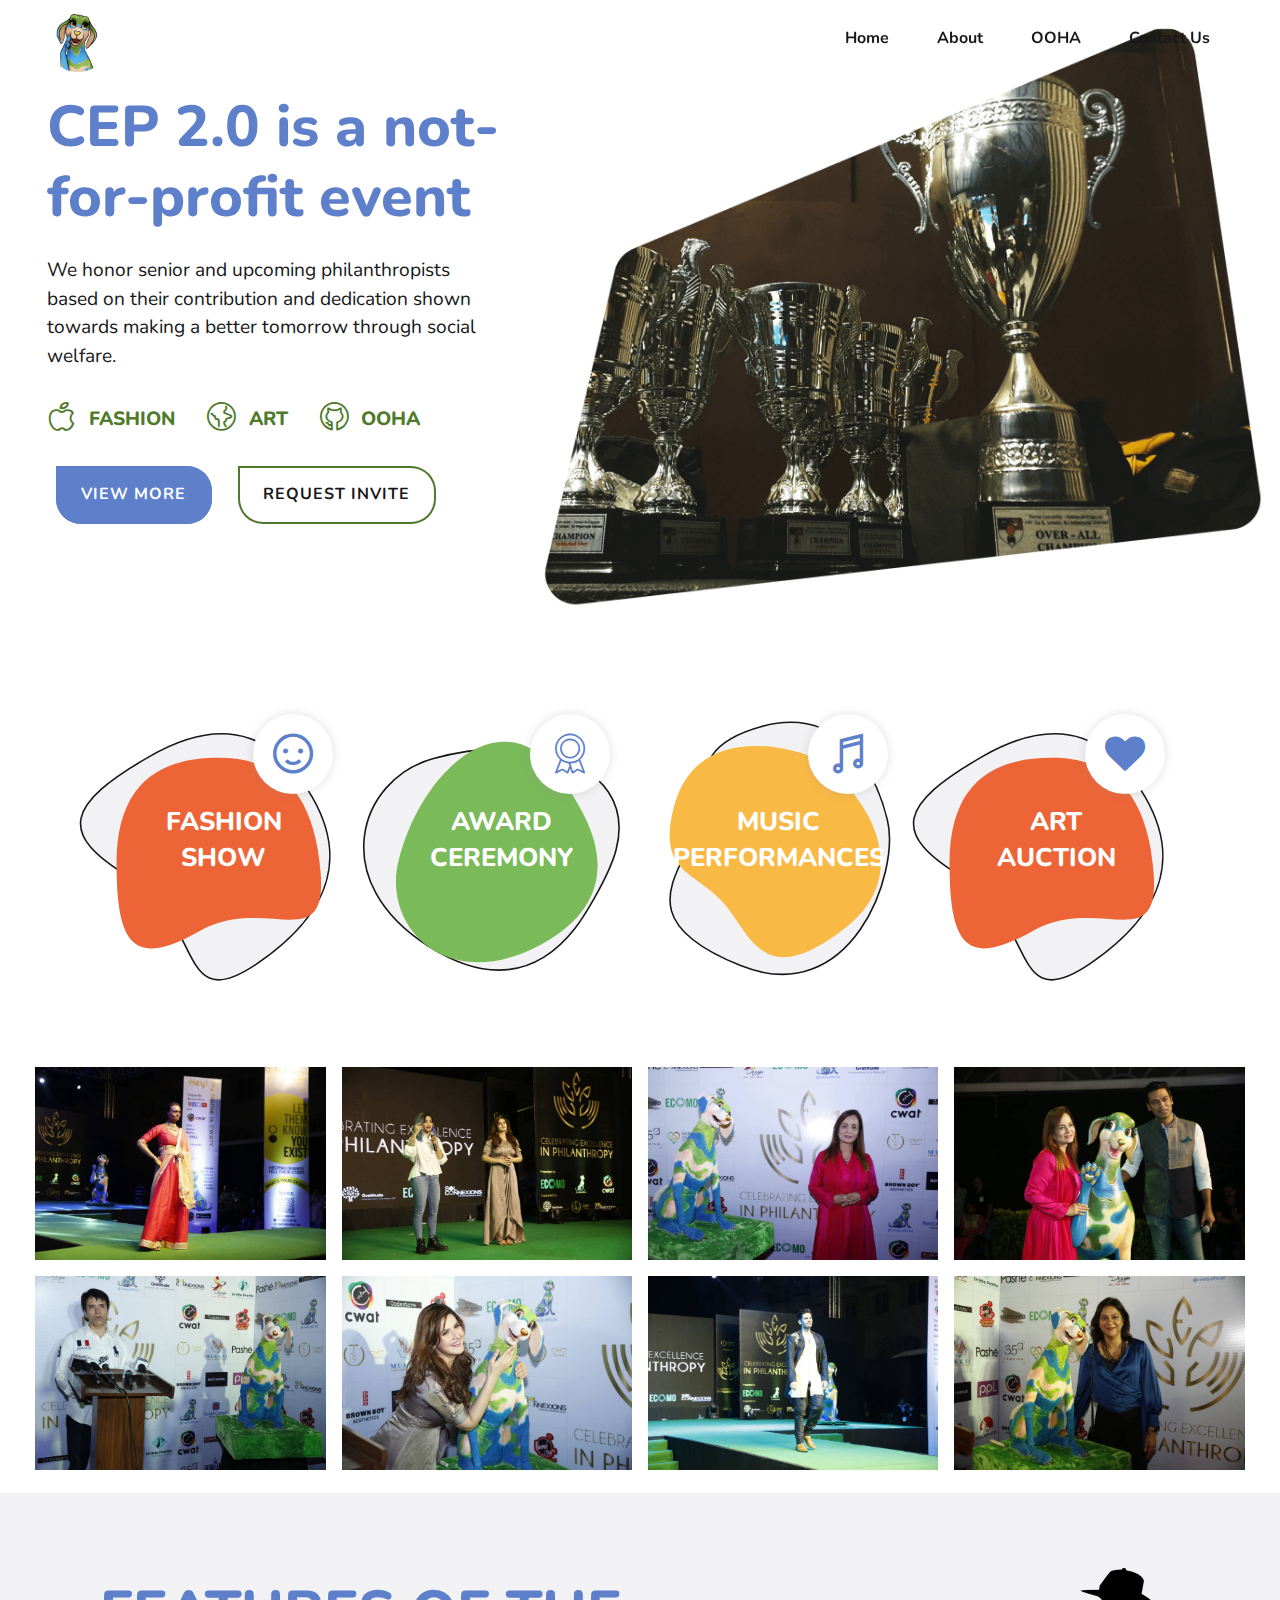
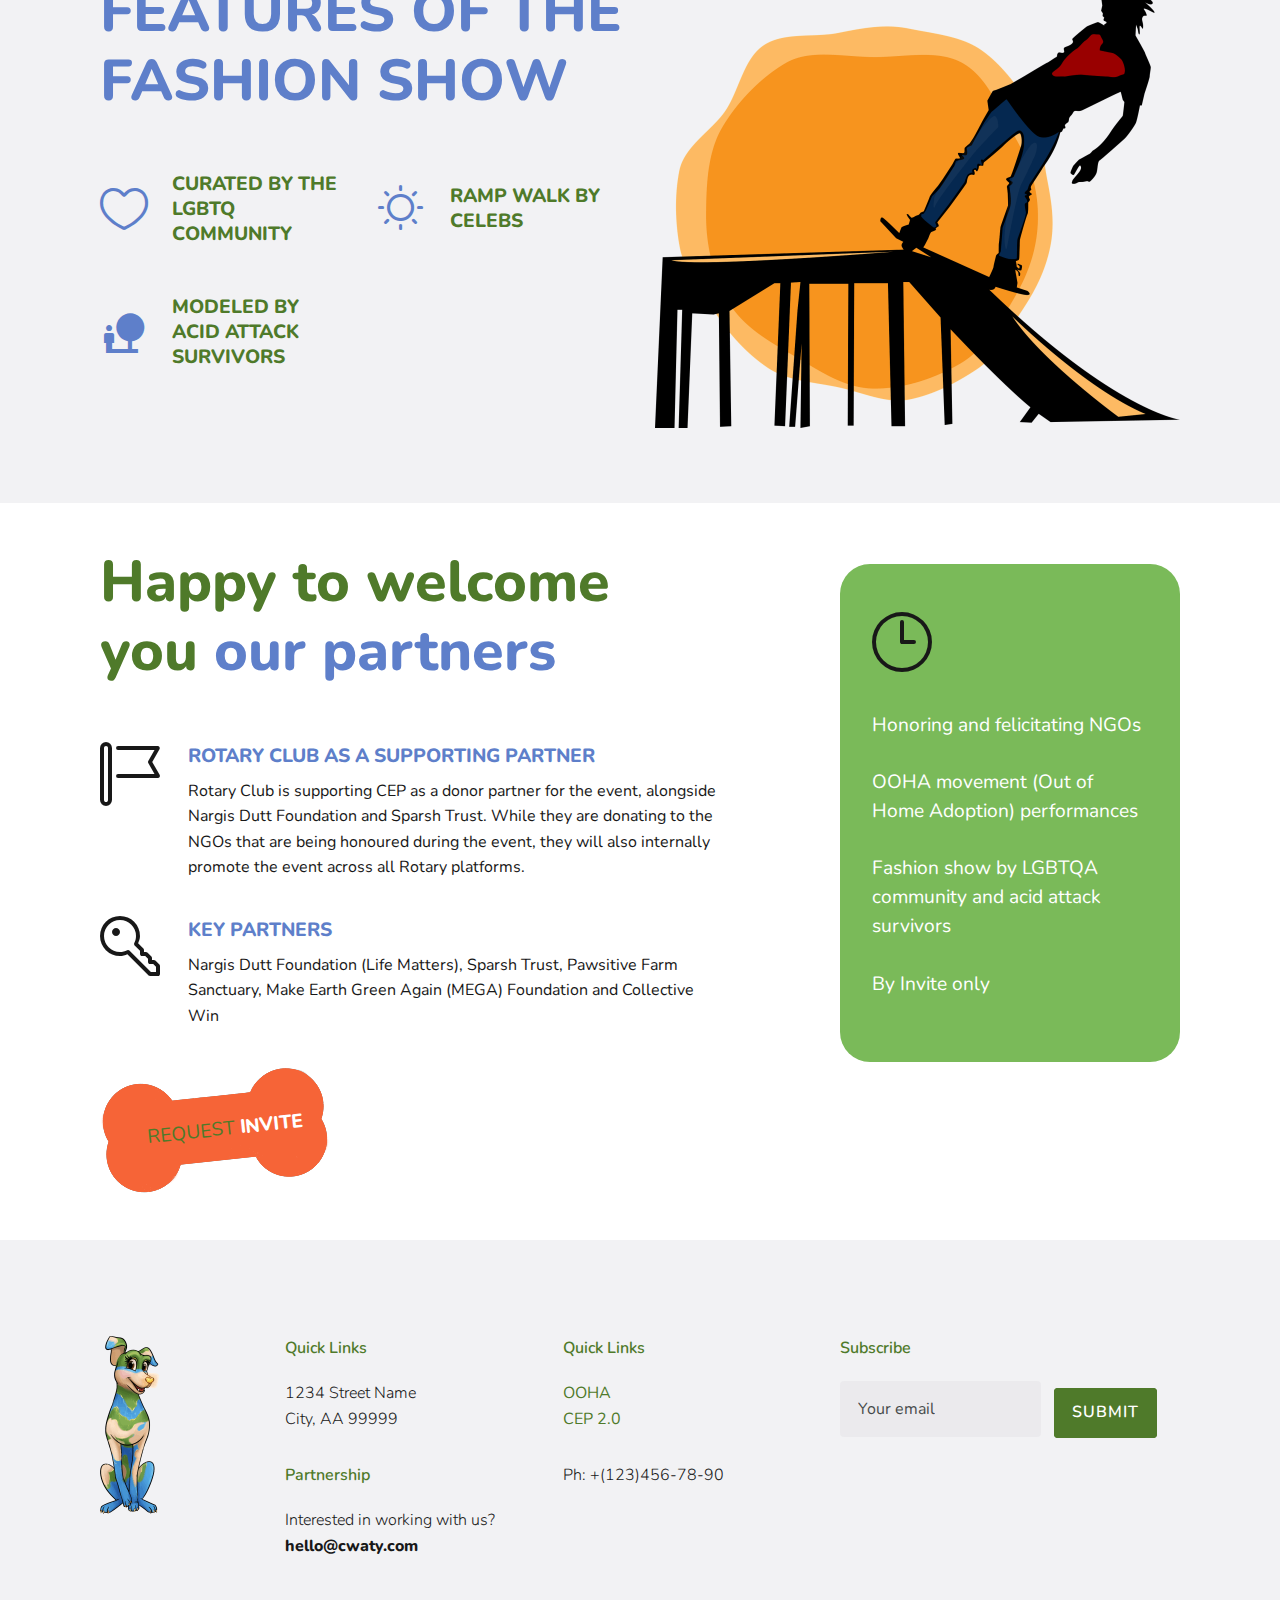
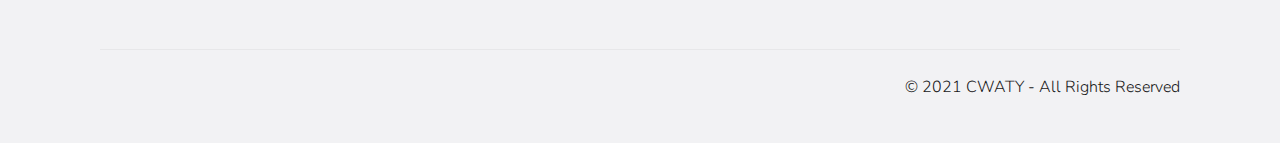
==== commit b7583612: "v 0.5.0" ====
--- a/cep.html
+++ b/cep.html
@@ -10,12 +10,13 @@
   <meta name="description" content="">
   
   
-  <title>May Event</title>
+  <title>CEP 2.0</title>
   <link rel="stylesheet" href="assets/web/assets/mobirise-icons2/mobirise2.css">
   <link rel="stylesheet" href="assets/web/assets/mobirise-icons/mobirise-icons.css">
   <link rel="stylesheet" href="assets/web/assets/mobirise-icons-bold/mobirise-icons-bold.css">
   <link rel="stylesheet" href="assets/font-awesome/css/font-awesome.css">
   <link rel="stylesheet" href="assets/icon54-v2/style.css">
+  <link rel="stylesheet" href="assets/bootstrap-material-design-font/css/material.css">
   <link rel="stylesheet" href="assets/tether/tether.min.css">
   <link rel="stylesheet" href="assets/bootstrap/css/bootstrap.min.css">
   <link rel="stylesheet" href="assets/bootstrap/css/bootstrap-grid.min.css">
@@ -23,6 +24,7 @@
   <link rel="stylesheet" href="assets/dropdown/css/style.css">
   <link rel="stylesheet" href="assets/socicon/css/styles.css">
   <link rel="stylesheet" href="assets/theme/css/style.css">
+  <link rel="stylesheet" href="assets/gallery/style.css">
   <link rel="stylesheet" href="assets/recaptcha.css">
   <link rel="preload" as="style" href="assets/mobirise/css/mbr-additional.css"><link rel="stylesheet" href="assets/mobirise/css/mbr-additional.css" type="text/css">
   
@@ -43,7 +45,7 @@
             <div class="navbar-brand">
                 <span class="navbar-logo">
                     
-                        <img src="assets/images/logo-96x96.png" alt="" style="height: 4rem;">
+                        <a href="http://cwaty.org"><img src="assets/images/logo-96x96.png" alt="CWATY" style="height: 4rem;"></a>
                     
                 </span>
                 
@@ -60,11 +62,8 @@
                 <ul class="navbar-nav nav-dropdown nav-right" data-app-modern-menu="true"><li class="nav-item">
                         <a class="nav-link link text-black text-primary display-4" href="#top" aria-expanded="false">
                             Home</a>
-                    </li><li class="nav-item"><a class="nav-link link text-black text-primary display-4" href="index.html#content2-3" aria-expanded="false">About</a></li><li class="nav-item"><a class="nav-link link text-black text-primary display-4" href="cep.html">
-                            CEP 2.0</a></li><li class="nav-item">
-                        <a class="nav-link link text-black text-primary display-4" href="shop.html">
-                            Shop</a>
-                    </li><li class="nav-item"><a class="nav-link link text-black text-primary display-4" href="events.html#contact2-d" aria-expanded="false">
+                    </li><li class="nav-item"><a class="nav-link link text-black text-primary display-4" href="index.html#content2-3" aria-expanded="false">About</a></li><li class="nav-item"><a class="nav-link link text-black text-primary display-4" href="ooha.html">
+                            OOHA</a></li><li class="nav-item"><a class="nav-link link text-black text-primary display-4" href="worldngo.html#form3-1h" aria-expanded="false">
                             Contact Us</a></li></ul>
                 
                 
@@ -100,11 +99,11 @@
 						</div>
 					</div>
 				</div>
-				<div class="align-left mbr-section-btn"><a class="btn btn-md btn-success display-4" href="cep.html#features8-o">VIEW MORE</a> <a class="btn btn-md btn-primary-outline display-4" href="#" data-toggle="modal" data-target="#mbr-popup-l">BOOK NOW</a></div>
+				<div class="align-left mbr-section-btn"><a class="btn btn-md btn-success display-4" href="cep.html#features8-o">VIEW MORE</a> <a class="btn btn-md btn-primary-outline display-4" href="#" data-toggle="modal" data-target="#mbr-popup-l">REQUEST INVITE</a></div>
 			</div>
 			<div class="col-md-12 col-lg-7 img-col">
 				<div class="mbr-figure">
-					<img src="assets/images/01.png" alt="">
+					<img src="assets/images/bitmap-1565x1274.png" alt="">
 				</div>
 			</div>
 		</div>
@@ -254,6 +253,16 @@
 			</div>
 		</div>
 	</div>
+</section>
+
+<section class="mbr-gallery mbr-slider-carousel image05 photom4_image05 cid-sqbXxEQIYj" id="image05-1g">
+
+    
+
+    <div class="container-fluid">
+        <div><!-- Filter --><!-- Gallery --><div class="mbr-gallery-row"><div class="mbr-gallery-layout-default"><div><div><div class="mbr-gallery-item mbr-gallery-item--p1" data-video-url="false" data-tags="Awesome"><div href="#lb-image05-1g" data-slide-to="0" data-toggle="modal"><img src="assets/images/f3c4637-min-2000x1333-800x533.jpg" alt="" title=""><span class="icon-focus"></span></div></div><div class="mbr-gallery-item mbr-gallery-item--p1" data-video-url="false" data-tags="Responsive"><div href="#lb-image05-1g" data-slide-to="1" data-toggle="modal"><img src="assets/images/f3c4502-min-2000x1333-800x533.jpg" alt="" title=""><span class="icon-focus"></span></div></div><div class="mbr-gallery-item mbr-gallery-item--p1" data-video-url="false" data-tags="Creative"><div href="#lb-image05-1g" data-slide-to="2" data-toggle="modal"><img src="assets/images/f3c4448-min-2000x1333-800x533.jpg" alt="" title=""><span class="icon-focus"></span></div></div><div class="mbr-gallery-item mbr-gallery-item--p1" data-video-url="false" data-tags="Animated"><div href="#lb-image05-1g" data-slide-to="3" data-toggle="modal"><img src="assets/images/f3c4382-min-1-2000x1333-800x533.jpg" alt="" title=""><span class="icon-focus"></span></div></div><div class="mbr-gallery-item mbr-gallery-item--p1" data-video-url="false" data-tags="Awesome"><div href="#lb-image05-1g" data-slide-to="4" data-toggle="modal"><img src="assets/images/f3c4593-min-2000x1333-800x533.jpg" alt="" title=""><span class="icon-focus"></span></div></div><div class="mbr-gallery-item mbr-gallery-item--p1" data-video-url="false" data-tags="Awesome"><div href="#lb-image05-1g" data-slide-to="5" data-toggle="modal"><img src="assets/images/f3c4554-min-2000x1333-800x533.jpg" alt="" title=""><span class="icon-focus"></span></div></div><div class="mbr-gallery-item mbr-gallery-item--p1" data-video-url="false" data-tags="Responsive"><div href="#lb-image05-1g" data-slide-to="6" data-toggle="modal"><img src="assets/images/f3c4656-min-2000x1333-800x533.jpg" alt="" title=""><span class="icon-focus"></span></div></div><div class="mbr-gallery-item mbr-gallery-item--p1" data-video-url="false" data-tags="Animated"><div href="#lb-image05-1g" data-slide-to="7" data-toggle="modal"><img src="assets/images/f3c4340-min-2000x1333-800x533.jpg" alt="" title=""><span class="icon-focus"></span></div></div></div></div><div class="clearfix"></div></div></div><!-- Lightbox --><div data-app-prevent-settings="" class="mbr-slider modal fade carousel slide" tabindex="-1" data-keyboard="true" data-interval="false" id="lb-image05-1g"><div class="modal-dialog"><div class="modal-content"><div class="modal-body"><div class="carousel-inner"><div class="carousel-item active"><img src="assets/images/-f3c4637-min-2000x1333.jpg" alt="" title=""></div><div class="carousel-item"><img src="assets/images/-f3c4502-min-2000x1333.jpg" alt="" title=""></div><div class="carousel-item"><img src="assets/images/-f3c4448-min-2000x1333.jpg" alt="" title=""></div><div class="carousel-item"><img src="assets/images/-f3c4382-min-1-2000x1333.jpg" alt="" title=""></div><div class="carousel-item"><img src="assets/images/-f3c4593-min-2000x1333.jpg" alt="" title=""></div><div class="carousel-item"><img src="assets/images/-f3c4554-min-2000x1333.jpg" alt="" title=""></div><div class="carousel-item"><img src="assets/images/-f3c4656-min-2000x1333.jpg" alt="" title=""></div><div class="carousel-item"><img src="assets/images/-f3c4340-min-2000x1333.jpg" alt="" title=""></div></div><a class="carousel-control carousel-control-prev" role="button" data-slide="prev" href="#lb-image05-1g"><span class="mbri-left mbr-iconfont" aria-hidden="true"></span><span class="sr-only">Previous</span></a><a class="carousel-control carousel-control-next" role="button" data-slide="next" href="#lb-image05-1g"><span class="mbri-right mbr-iconfont" aria-hidden="true"></span><span class="sr-only">Next</span></a><a class="close" href="#" role="button" data-dismiss="modal"><span class="sr-only">Close</span></a></div></div></div></div></div>
+    </div>
+
 </section>
 
 <section class="features8 petsm4_features8 cid-spIepvHAg9" id="features8-o">
@@ -285,19 +294,13 @@
 					</div>
 
 					<div class="col-md-6 card">
-						<div class="icon"> <span class="mbr-iconfont mobi-mbri-music mobi-mbri"></span> </div>
-						<div class="text">
-							<h3 class="align-left mbr-bold mbr-fonts-style display-7">MUSIC BY EROS NOW</h3>
-						</div>
-					</div>
-
-					<div class="col-md-6 card">
-						<div class="icon"> <span class="mbr-iconfont mbrib-users"></span>
-						</div>
+						<div class="icon"> <span class="mbr-iconfont mdi-image-nature-people"></span> </div>
 						<div class="text">
 							<h3 class="align-left mbr-bold mbr-fonts-style display-7">MODELED BY ACID ATTACK SURVIVORS</h3>
 						</div>
 					</div>
+
+					
 				</div>
 			</div>
 
@@ -327,27 +330,27 @@
                         <div class="icon-wrap">
                             <span class="mbr-iconfont mbrib-flag" style="color: rgb(94, 127, 202); fill: rgb(94, 127, 202);"></span>
                             <div class="text-wrap">
-                                <h3 class="icon-title mbr-bold mbr-fonts-style display-7">EROS AS A PARTNER</h3>
-                                <p class="mbr-text mbr-regular mbr-fonts-style display-4"> Eros Music Now, which is supporting the OOHA movement to be launched during this event, will have various artists from their roster performing between the honours and felicitation segments. </p>
-                            </div>
-                        </div>
-                    </div>
-
-                    <div class="icons-wrap">
-                        <div class="icon-wrap">
-                            <span class="mbr-iconfont mbrib-key"></span>
-                            <div class="text-wrap">
                                 <h3 class="icon-title mbr-bold mbr-fonts-style display-7">ROTARY CLUB AS A SUPPORTING PARTNER</h3>
                                 <p class="mbr-text mbr-regular mbr-fonts-style display-4"> Rotary Club is supporting CEP as a donor partner for the event, alongside Nargis Dutt Foundation and Sparsh Trust. While they are donating to the NGOs that are being honoured during the event, they will also internally promote the event across all Rotary platforms. </p>
                             </div>
                         </div>
                     </div>
 
+                    <div class="icons-wrap">
+                        <div class="icon-wrap">
+                            <span class="mbr-iconfont mbrib-key"></span>
+                            <div class="text-wrap">
+                                <h3 class="icon-title mbr-bold mbr-fonts-style display-7">KEY PARTNERS</h3>
+                                <p class="mbr-text mbr-regular mbr-fonts-style display-4">Nargis Dutt Foundation (Life Matters), Sparsh Trust, Pawsitive Farm Sanctuary, Make Earth Green Again (MEGA) Foundation and Collective Win<br></p>
+                            </div>
+                        </div>
+                    </div>
+
                     
                 </div>
                 <div class="link-wrap">
-                    <img class="bone" src="assets/images/bone.png" alt="">
-                    <h3 class="mbr-section-title mbr-white align-left mbr-bold mbr-fonts-style display-7">REQUEST INVITE</h3>
+                    <a href="cep.html#mbr-popup-r"><img class="bone" src="assets/images/bone.png" alt=""></a>
+                    <h3 class="mbr-section-title mbr-white align-left mbr-bold mbr-fonts-style display-7"><a href="cep.html#mbr-popup-r" class="text-primary">REQUEST</a> INVITE</h3>
                 </div>
             </div>
 
@@ -356,10 +359,7 @@
                     <div class="icon-wrap-2 align-left">
                         <span class="mbr-iconfont mbrib-clock"></span>
                     </div>
-                    <p class="mbr-text2 align-left mbr-fonts-style display-7"><strong>SCREEN X&nbsp; &nbsp; &nbsp; &nbsp; &nbsp; &nbsp; &nbsp; &nbsp; &nbsp; &nbsp; &nbsp; &nbsp; &nbsp;</strong><br>Honoring NGOs<br>
-                        <br><strong>SCREEN X</strong><br>Launching OOHA (out of home adoption)<br><br><strong>VIP LOUNGE&nbsp; &nbsp; &nbsp; &nbsp; &nbsp; &nbsp; &nbsp; &nbsp; &nbsp; &nbsp; &nbsp; &nbsp; &nbsp; &nbsp;&nbsp;<br></strong>Fashion show
-<br>
-                        <br>*By Invite only</p>
+                    <p class="mbr-text2 align-left mbr-fonts-style display-7">Honoring and felicitating NGOs<br><br>OOHA movement  (Out of Home Adoption) performances&nbsp;<br><strong>&nbsp; &nbsp; &nbsp; &nbsp; &nbsp; &nbsp; &nbsp; &nbsp; &nbsp; &nbsp; &nbsp; &nbsp; &nbsp; &nbsp;<br></strong>Fashion show  by LGBTQA community and acid attack survivors<br><br>By Invite only</p>
                 </div>
             </div>
         </div>
@@ -386,7 +386,7 @@
                             
 
                             <div class="form-wrapper" data-form-type="formoid">
-                                <form action="https://mobirise.eu/" method="POST" class="mbr-form form-with-styler" data-form-title="Mobirise Form"><input type="hidden" name="email" data-form-email="true" value="UF4tTkO2/fBr6xqa99Zn8IW8qHJ+TXU9lqV+vLmAPrVLudh882H5u+6Wij0oydbbq7GpIBZ4QYNGhVgMpeOZqm6iq5zHq1uxlNf4OCpF2d3G7LLzBK8zabFC7/crtGW7">
+                                <form action="https://mobirise.eu/" method="POST" class="mbr-form form-with-styler" data-form-title="Mobirise Form"><input type="hidden" name="email" data-form-email="true" value="saykzGD+OnCtbMavqbtUUiXzv/wQoY7ajGQaOltmzViVOiX6Wspf1HpPc7//DZCWsNYNkq4DcBo1tWLQNZZlymXkTJpZirDVtIoFumao66+ScSL7KWXpDxSS9AAz1bob">
                                     <div class="container">
                                         <div class="row">
                                             <div hidden="hidden" data-form-alert="" class="alert alert-success col-12">Thanks for filling out the form!</div>
@@ -433,17 +433,17 @@
 					<p class="work__address mbr-fonts-style display-4">1234 Street Name<br>City, AA 99999</p>
 				</div>
 				<div class="footer__content">
-					<h4 class="mbr-fonts-style mbr-semibold title__address display-4">Mumbai</h4>
-					<p class="work__address mbr-fonts-style display-4">1234 Street Name<br>City, AA 99999</p>
+					<h4 class="mbr-fonts-style mbr-semibold title__address display-4">Partnership</h4>
+					<p class="work__address mbr-fonts-style display-4">Interested in working with us?<br><strong>hello@cwaty.com</strong></p>
 				</div>
 			</div>
 			<div class="col-md-6 wrap col-lg-3">
 				<div class="footer__content">
-					<h4 class="mbr-fonts-style mbr-semibold title__address display-4">Partnership</h4>
-					<p class="work__address mbr-fonts-style display-4">Interested in working with us?<br><strong>hello@cwaty.com</strong></p>
+					<h4 class="mbr-fonts-style mbr-semibold title__address display-4">Quick Links</h4>
+					<p class="work__address mbr-fonts-style display-4"><a href="ooha.html" class="text-primary">OOHA</a><br><a href="cep.html" class="text-primary">CEP 2.0</a></p>
 				</div>
 				<div class="footer__content">
-					<h4 class="mbr-fonts-style mbr-semibold title__address display-4">Phone</h4>
+					<h4 class="mbr-fonts-style mbr-semibold title__address display-4"></h4>
 					<p class="work__address mbr-fonts-style display-4">Ph: +(123)456-78-90</p>
 				</div>
 			</div>
@@ -452,7 +452,7 @@
 					<h4 class="mbr-fonts-style mbr-semibold title__address display-4">Subscribe</h4>
 					<div class="subscribe__form" data-form-type="formoid">
 						<!---Formbuilder Form--->
-						<form action="https://mobirise.eu/" method="POST" class="mbr-form form-with-styler" data-form-title="Mobirise Form"><input type="hidden" name="email" data-form-email="true" value="3sk2yYOYWHW8Dpij5odt6U4Tv9TtVXGqCwqrWPPscutFezirlCz+0O1C9qcFU4qAcYIjXG7huYRI7qVEUdnqGsQ4LZ4qqaWv+j7f8wzRTXN9E2q+E3axIyVEZuFFFaEX">
+						<form action="https://mobirise.eu/" method="POST" class="mbr-form form-with-styler" data-form-title="Mobirise Form"><input type="hidden" name="email" data-form-email="true" value="k67bPX8Km4TtIjvDzhc/dm3UnoTd8J6/2Oy2Vooqqc7nEJ5RwQJwtn5TtWn51pslYXIookvYNAMeInzxWOdWMC6hzVqpfC9GHK3oRtrtR7itaZPh+TTq5fJQoLx7QvOV">
 							<div class="row">
 								<div hidden="hidden" data-form-alert="" class="alert alert-success col-12">Thanks for
 									filling out the form!</div>
@@ -495,9 +495,16 @@
   <script src="assets/dropdown/js/nav-dropdown.js"></script>
   <script src="assets/dropdown/js/navbar-dropdown.js"></script>
   <script src="assets/touchswipe/jquery.touch-swipe.min.js"></script>
+  <script src="assets/masonry/masonry.pkgd.min.js"></script>
+  <script src="assets/imagesloaded/imagesloaded.pkgd.min.js"></script>
+  <script src="assets/bootstrapcarouselswipe/bootstrap-carousel-swipe.js"></script>
+  <script src="assets/vimeoplayer/jquery.mb.vimeo_player.js"></script>
   <script src="assets/popup-plugin/script.js"></script>
   <script src="assets/popup-overlay-plugin/script.js"></script>
   <script src="assets/theme/js/script.js"></script>
+  <script src="assets/gallery/player.min.js"></script>
+  <script src="assets/gallery/script.js"></script>
+  <script src="assets/slidervideo/script.js"></script>
   <script src="assets/formoid.min.js"></script>
   
   
--- a/assets/bootstrap-material-design-font/css/material.css
+++ b/assets/bootstrap-material-design-font/css/material.css
@@ -0,0 +1,2522 @@
+@font-face {
+  font-family: 'Material-Design-Icons';
+  src: url('../fonts/Material-Design-Icons.eot?3ocs8m');
+  src: url('../fonts/Material-Design-Icons.eot?#iefix3ocs8m') format('embedded-opentype'), url('../fonts/Material-Design-Icons.woff?3ocs8m') format('woff'), url('../fonts/Material-Design-Icons.ttf?3ocs8m') format('truetype'), url('../fonts/Material-Design-Icons.svg?3ocs8m#Material-Design-Icons') format('svg');
+  font-weight: normal;
+  font-style: normal;
+}
+[class^="mdi-"],
+[class*="mdi-"] {
+  speak: none;
+  display: inline-block;
+  font-style: normal;
+  font-variant:normal;
+  font-weight:normal;
+/*  font-size:24px;*/
+  line-height:1;
+  font-family:'Material-Design-Icons' !important;
+  text-rendering: auto;
+  
+  -webkit-font-smoothing: antialiased;
+  -moz-osx-font-smoothing: grayscale;
+  -webkit-transform: translate(0, 0);
+      -ms-transform: translate(0, 0);
+          transform: translate(0, 0);
+}
+[class^="mdi-"]:before,
+[class*="mdi-"]:before {
+  display: inline-block;
+  speak: none;
+  text-decoration: inherit;
+}
+[class^="mdi-"].pull-left,
+[class*="mdi-"].pull-left {
+  margin-right: .3em;
+}
+[class^="mdi-"].pull-right,
+[class*="mdi-"].pull-right {
+  margin-left: .3em;
+}
+[class^="mdi-"].mdi-lg:before,
+[class*="mdi-"].mdi-lg:before,
+[class^="mdi-"].mdi-lg:after,
+[class*="mdi-"].mdi-lg:after {
+  font-size: 1.33333333em;
+  line-height: 0.75em;
+  vertical-align: -15%;
+}
+[class^="mdi-"].mdi-2x:before,
+[class*="mdi-"].mdi-2x:before,
+[class^="mdi-"].mdi-2x:after,
+[class*="mdi-"].mdi-2x:after {
+  font-size: 2em;
+}
+[class^="mdi-"].mdi-3x:before,
+[class*="mdi-"].mdi-3x:before,
+[class^="mdi-"].mdi-3x:after,
+[class*="mdi-"].mdi-3x:after {
+  font-size: 3em;
+}
+[class^="mdi-"].mdi-4x:before,
+[class*="mdi-"].mdi-4x:before,
+[class^="mdi-"].mdi-4x:after,
+[class*="mdi-"].mdi-4x:after {
+  font-size: 4em;
+}
+[class^="mdi-"].mdi-5x:before,
+[class*="mdi-"].mdi-5x:before,
+[class^="mdi-"].mdi-5x:after,
+[class*="mdi-"].mdi-5x:after {
+  font-size: 5em;
+}
+[class^="mdi-device-signal-cellular-"]:after,
+[class^="mdi-device-battery-"]:after,
+[class^="mdi-device-battery-charging-"]:after,
+[class^="mdi-device-signal-cellular-connected-no-internet-"]:after,
+[class^="mdi-device-signal-wifi-"]:after,
+[class^="mdi-device-signal-wifi-statusbar-not-connected"]:after,
+.mdi-device-network-wifi:after {
+  opacity: .3;
+  position: absolute;
+  left: 0;
+  top: 0;
+  z-index: 1;
+  display: inline-block;
+  speak: none;
+  text-decoration: inherit;
+}
+[class^="mdi-device-signal-cellular-"]:after {
+  content: "\e758";
+}
+[class^="mdi-device-battery-"]:after {
+  content: "\e735";
+}
+[class^="mdi-device-battery-charging-"]:after {
+  content: "\e733";
+}
+[class^="mdi-device-signal-cellular-connected-no-internet-"]:after {
+  content: "\e75d";
+}
+[class^="mdi-device-signal-wifi-"]:after,
+.mdi-device-network-wifi:after {
+  content: "\e765";
+}
+[class^="mdi-device-signal-wifi-statusbasr-not-connected"]:after {
+  content: "\e8f7";
+}
+.mdi-device-signal-cellular-off:after,
+.mdi-device-signal-cellular-null:after,
+.mdi-device-signal-cellular-no-sim:after,
+.mdi-device-signal-wifi-off:after,
+.mdi-device-signal-wifi-4-bar:after,
+.mdi-device-signal-cellular-4-bar:after,
+.mdi-device-battery-alert:after,
+.mdi-device-signal-cellular-connected-no-internet-4-bar:after,
+.mdi-device-battery-std:after,
+.mdi-device-battery-full .mdi-device-battery-unknown:after {
+  content: "";
+}
+.mdi-fw {
+  width: 1.28571429em;
+  text-align: center;
+}
+.mdi-ul {
+  padding-left: 0;
+  margin-left: 2.14285714em;
+  list-style-type: none;
+}
+.mdi-ul > li {
+  position: relative;
+}
+.mdi-li {
+  position: absolute;
+  left: -2.14285714em;
+  width: 2.14285714em;
+  top: 0.14285714em;
+  text-align: center;
+}
+.mdi-li.mdi-lg {
+  left: -1.85714286em;
+}
+.mdi-border {
+  padding: .2em .25em .15em;
+  border: solid 0.08em #eeeeee;
+  border-radius: .1em;
+}
+.mdi-spin {
+  -webkit-animation: mdi-spin 2s infinite linear;
+  animation: mdi-spin 2s infinite linear;
+  -webkit-transform-origin: 50% 50%;
+  -ms-transform-origin: 50% 50%;
+      transform-origin: 50% 50%;
+}
+.mdi-pulse {
+  -webkit-animation: mdi-spin 1s steps(8) infinite;
+  animation: mdi-spin 1s steps(8) infinite;
+  -webkit-transform-origin: 50% 50%;
+  -ms-transform-origin: 50% 50%;
+      transform-origin: 50% 50%;
+}
+@-webkit-keyframes mdi-spin {
+  0% {
+    -webkit-transform: rotate(0deg);
+    transform: rotate(0deg);
+  }
+  100% {
+    -webkit-transform: rotate(359deg);
+    transform: rotate(359deg);
+  }
+}
+@keyframes mdi-spin {
+  0% {
+    -webkit-transform: rotate(0deg);
+    transform: rotate(0deg);
+  }
+  100% {
+    -webkit-transform: rotate(359deg);
+    transform: rotate(359deg);
+  }
+}
+.mdi-rotate-90 {
+  filter: progid:DXImageTransform.Microsoft.BasicImage(rotation=1);
+  -webkit-transform: rotate(90deg);
+  -ms-transform: rotate(90deg);
+  transform: rotate(90deg);
+}
+.mdi-rotate-180 {
+  filter: progid:DXImageTransform.Microsoft.BasicImage(rotation=2);
+  -webkit-transform: rotate(180deg);
+  -ms-transform: rotate(180deg);
+  transform: rotate(180deg);
+}
+.mdi-rotate-270 {
+  filter: progid:DXImageTransform.Microsoft.BasicImage(rotation=3);
+  -webkit-transform: rotate(270deg);
+  -ms-transform: rotate(270deg);
+  transform: rotate(270deg);
+}
+.mdi-flip-horizontal {
+  filter: progid:DXImageTransform.Microsoft.BasicImage(rotation=0, mirror=1);
+  -webkit-transform: scale(-1, 1);
+  -ms-transform: scale(-1, 1);
+  transform: scale(-1, 1);
+}
+.mdi-flip-vertical {
+  filter: progid:DXImageTransform.Microsoft.BasicImage(rotation=2, mirror=1);
+  -webkit-transform: scale(1, -1);
+  -ms-transform: scale(1, -1);
+  transform: scale(1, -1);
+}
+:root .mdi-rotate-90,
+:root .mdi-rotate-180,
+:root .mdi-rotate-270,
+:root .mdi-flip-horizontal,
+:root .mdi-flip-vertical {
+  -webkit-filter: none;
+          filter: none;
+}
+.mdi-stack {
+  position: relative;
+  display: inline-block;
+  width: 2em;
+  height: 2em;
+  line-height: 2em;
+  vertical-align: middle;
+}
+.mdi-stack-1x,
+.mdi-stack-2x {
+  position: absolute;
+  left: 0;
+  width: 100%;
+  text-align: center;
+}
+.mdi-stack-1x {
+  line-height: inherit;
+}
+.mdi-stack-2x {
+  font-size: 2em;
+}
+.mdi-inverse {
+  color: #ffffff;
+}
+/* Start Icons */
+.mdi-action-3d-rotation:before {
+  content: "\e600";
+}
+.mdi-action-accessibility:before {
+  content: "\e601";
+}
+.mdi-action-account-balance-wallet:before {
+  content: "\e602";
+}
+.mdi-action-account-balance:before {
+  content: "\e603";
+}
+.mdi-action-account-box:before {
+  content: "\e604";
+}
+.mdi-action-account-child:before {
+  content: "\e605";
+}
+.mdi-action-account-circle:before {
+  content: "\e606";
+}
+.mdi-action-add-shopping-cart:before {
+  content: "\e607";
+}
+.mdi-action-alarm-add:before {
+  content: "\e608";
+}
+.mdi-action-alarm-off:before {
+  content: "\e609";
+}
+.mdi-action-alarm-on:before {
+  content: "\e60a";
+}
+.mdi-action-alarm:before {
+  content: "\e60b";
+}
+.mdi-action-android:before {
+  content: "\e60c";
+}
+.mdi-action-announcement:before {
+  content: "\e60d";
+}
+.mdi-action-aspect-ratio:before {
+  content: "\e60e";
+}
+.mdi-action-assessment:before {
+  content: "\e60f";
+}
+.mdi-action-assignment-ind:before {
+  content: "\e610";
+}
+.mdi-action-assignment-late:before {
+  content: "\e611";
+}
+.mdi-action-assignment-return:before {
+  content: "\e612";
+}
+.mdi-action-assignment-returned:before {
+  content: "\e613";
+}
+.mdi-action-assignment-turned-in:before {
+  content: "\e614";
+}
+.mdi-action-assignment:before {
+  content: "\e615";
+}
+.mdi-action-autorenew:before {
+  content: "\e616";
+}
+.mdi-action-backup:before {
+  content: "\e617";
+}
+.mdi-action-book:before {
+  content: "\e618";
+}
+.mdi-action-bookmark-outline:before {
+  content: "\e619";
+}
+.mdi-action-bookmark:before {
+  content: "\e61a";
+}
+.mdi-action-bug-report:before {
+  content: "\e61b";
+}
+.mdi-action-cached:before {
+  content: "\e61c";
+}
+.mdi-action-check-circle:before {
+  content: "\e61d";
+}
+.mdi-action-class:before {
+  content: "\e61e";
+}
+.mdi-action-credit-card:before {
+  content: "\e61f";
+}
+.mdi-action-dashboard:before {
+  content: "\e620";
+}
+.mdi-action-delete:before {
+  content: "\e621";
+}
+.mdi-action-description:before {
+  content: "\e622";
+}
+.mdi-action-dns:before {
+  content: "\e623";
+}
+.mdi-action-done-all:before {
+  content: "\e624";
+}
+.mdi-action-done:before {
+  content: "\e625";
+}
+.mdi-action-event:before {
+  content: "\e626";
+}
+.mdi-action-exit-to-app:before {
+  content: "\e627";
+}
+.mdi-action-explore:before {
+  content: "\e628";
+}
+.mdi-action-extension:before {
+  content: "\e629";
+}
+.mdi-action-face-unlock:before {
+  content: "\e62a";
+}
+.mdi-action-favorite-outline:before {
+  content: "\e62b";
+}
+.mdi-action-favorite:before {
+  content: "\e62c";
+}
+.mdi-action-find-in-page:before {
+  content: "\e62d";
+}
+.mdi-action-find-replace:before {
+  content: "\e62e";
+}
+.mdi-action-flip-to-back:before {
+  content: "\e62f";
+}
+.mdi-action-flip-to-front:before {
+  content: "\e630";
+}
+.mdi-action-get-app:before {
+  content: "\e631";
+}
+.mdi-action-grade:before {
+  content: "\e632";
+}
+.mdi-action-group-work:before {
+  content: "\e633";
+}
+.mdi-action-help:before {
+  content: "\e634";
+}
+.mdi-action-highlight-remove:before {
+  content: "\e635";
+}
+.mdi-action-history:before {
+  content: "\e636";
+}
+.mdi-action-home:before {
+  content: "\e637";
+}
+.mdi-action-https:before {
+  content: "\e638";
+}
+.mdi-action-info-outline:before {
+  content: "\e639";
+}
+.mdi-action-info:before {
+  content: "\e63a";
+}
+.mdi-action-input:before {
+  content: "\e63b";
+}
+.mdi-action-invert-colors:before {
+  content: "\e63c";
+}
+.mdi-action-label-outline:before {
+  content: "\e63d";
+}
+.mdi-action-label:before {
+  content: "\e63e";
+}
+.mdi-action-language:before {
+  content: "\e63f";
+}
+.mdi-action-launch:before {
+  content: "\e640";
+}
+.mdi-action-list:before {
+  content: "\e641";
+}
+.mdi-action-lock-open:before {
+  content: "\e642";
+}
+.mdi-action-lock-outline:before {
+  content: "\e643";
+}
+.mdi-action-lock:before {
+  content: "\e644";
+}
+.mdi-action-loyalty:before {
+  content: "\e645";
+}
+.mdi-action-markunread-mailbox:before {
+  content: "\e646";
+}
+.mdi-action-note-add:before {
+  content: "\e647";
+}
+.mdi-action-open-in-browser:before {
+  content: "\e648";
+}
+.mdi-action-open-in-new:before {
+  content: "\e649";
+}
+.mdi-action-open-with:before {
+  content: "\e64a";
+}
+.mdi-action-pageview:before {
+  content: "\e64b";
+}
+.mdi-action-payment:before {
+  content: "\e64c";
+}
+.mdi-action-perm-camera-mic:before {
+  content: "\e64d";
+}
+.mdi-action-perm-contact-cal:before {
+  content: "\e64e";
+}
+.mdi-action-perm-data-setting:before {
+  content: "\e64f";
+}
+.mdi-action-perm-device-info:before {
+  content: "\e650";
+}
+.mdi-action-perm-identity:before {
+  content: "\e651";
+}
+.mdi-action-perm-media:before {
+  content: "\e652";
+}
+.mdi-action-perm-phone-msg:before {
+  content: "\e653";
+}
+.mdi-action-perm-scan-wifi:before {
+  content: "\e654";
+}
+.mdi-action-picture-in-picture:before {
+  content: "\e655";
+}
+.mdi-action-polymer:before {
+  content: "\e656";
+}
+.mdi-action-print:before {
+  content: "\e657";
+}
+.mdi-action-query-builder:before {
+  content: "\e658";
+}
+.mdi-action-question-answer:before {
+  content: "\e659";
+}
+.mdi-action-receipt:before {
+  content: "\e65a";
+}
+.mdi-action-redeem:before {
+  content: "\e65b";
+}
+.mdi-action-reorder:before {
+  content: "\e65c";
+}
+.mdi-action-report-problem:before {
+  content: "\e65d";
+}
+.mdi-action-restore:before {
+  content: "\e65e";
+}
+.mdi-action-room:before {
+  content: "\e65f";
+}
+.mdi-action-schedule:before {
+  content: "\e660";
+}
+.mdi-action-search:before {
+  content: "\e661";
+}
+.mdi-action-settings-applications:before {
+  content: "\e662";
+}
+.mdi-action-settings-backup-restore:before {
+  content: "\e663";
+}
+.mdi-action-settings-bluetooth:before {
+  content: "\e664";
+}
+.mdi-action-settings-cell:before {
+  content: "\e665";
+}
+.mdi-action-settings-display:before {
+  content: "\e666";
+}
+.mdi-action-settings-ethernet:before {
+  content: "\e667";
+}
+.mdi-action-settings-input-antenna:before {
+  content: "\e668";
+}
+.mdi-action-settings-input-component:before {
+  content: "\e669";
+}
+.mdi-action-settings-input-composite:before {
+  content: "\e66a";
+}
+.mdi-action-settings-input-hdmi:before {
+  content: "\e66b";
+}
+.mdi-action-settings-input-svideo:before {
+  content: "\e66c";
+}
+.mdi-action-settings-overscan:before {
+  content: "\e66d";
+}
+.mdi-action-settings-phone:before {
+  content: "\e66e";
+}
+.mdi-action-settings-power:before {
+  content: "\e66f";
+}
+.mdi-action-settings-remote:before {
+  content: "\e670";
+}
+.mdi-action-settings-voice:before {
+  content: "\e671";
+}
+.mdi-action-settings:before {
+  content: "\e672";
+}
+.mdi-action-shop-two:before {
+  content: "\e673";
+}
+.mdi-action-shop:before {
+  content: "\e674";
+}
+.mdi-action-shopping-basket:before {
+  content: "\e675";
+}
+.mdi-action-shopping-cart:before {
+  content: "\e676";
+}
+.mdi-action-speaker-notes:before {
+  content: "\e677";
+}
+.mdi-action-spellcheck:before {
+  content: "\e678";
+}
+.mdi-action-star-rate:before {
+  content: "\e679";
+}
+.mdi-action-stars:before {
+  content: "\e67a";
+}
+.mdi-action-store:before {
+  content: "\e67b";
+}
+.mdi-action-subject:before {
+  content: "\e67c";
+}
+.mdi-action-supervisor-account:before {
+  content: "\e67d";
+}
+.mdi-action-swap-horiz:before {
+  content: "\e67e";
+}
+.mdi-action-swap-vert-circle:before {
+  content: "\e67f";
+}
+.mdi-action-swap-vert:before {
+  content: "\e680";
+}
+.mdi-action-system-update-tv:before {
+  content: "\e681";
+}
+.mdi-action-tab-unselected:before {
+  content: "\e682";
+}
+.mdi-action-tab:before {
+  content: "\e683";
+}
+.mdi-action-theaters:before {
+  content: "\e684";
+}
+.mdi-action-thumb-down:before {
+  content: "\e685";
+}
+.mdi-action-thumb-up:before {
+  content: "\e686";
+}
+.mdi-action-thumbs-up-down:before {
+  content: "\e687";
+}
+.mdi-action-toc:before {
+  content: "\e688";
+}
+.mdi-action-today:before {
+  content: "\e689";
+}
+.mdi-action-track-changes:before {
+  content: "\e68a";
+}
+.mdi-action-translate:before {
+  content: "\e68b";
+}
+.mdi-action-trending-down:before {
+  content: "\e68c";
+}
+.mdi-action-trending-neutral:before {
+  content: "\e68d";
+}
+.mdi-action-trending-up:before {
+  content: "\e68e";
+}
+.mdi-action-turned-in-not:before {
+  content: "\e68f";
+}
+.mdi-action-turned-in:before {
+  content: "\e690";
+}
+.mdi-action-verified-user:before {
+  content: "\e691";
+}
+.mdi-action-view-agenda:before {
+  content: "\e692";
+}
+.mdi-action-view-array:before {
+  content: "\e693";
+}
+.mdi-action-view-carousel:before {
+  content: "\e694";
+}
+.mdi-action-view-column:before {
+  content: "\e695";
+}
+.mdi-action-view-day:before {
+  content: "\e696";
+}
+.mdi-action-view-headline:before {
+  content: "\e697";
+}
+.mdi-action-view-list:before {
+  content: "\e698";
+}
+.mdi-action-view-module:before {
+  content: "\e699";
+}
+.mdi-action-view-quilt:before {
+  content: "\e69a";
+}
+.mdi-action-view-stream:before {
+  content: "\e69b";
+}
+.mdi-action-view-week:before {
+  content: "\e69c";
+}
+.mdi-action-visibility-off:before {
+  content: "\e69d";
+}
+.mdi-action-visibility:before {
+  content: "\e69e";
+}
+.mdi-action-wallet-giftcard:before {
+  content: "\e69f";
+}
+.mdi-action-wallet-membership:before {
+  content: "\e6a0";
+}
+.mdi-action-wallet-travel:before {
+  content: "\e6a1";
+}
+.mdi-action-work:before {
+  content: "\e6a2";
+}
+.mdi-alert-error:before {
+  content: "\e6a3";
+}
+.mdi-alert-warning:before {
+  content: "\e6a4";
+}
+.mdi-av-album:before {
+  content: "\e6a5";
+}
+.mdi-av-closed-caption:before {
+  content: "\e6a6";
+}
+.mdi-av-equalizer:before {
+  content: "\e6a7";
+}
+.mdi-av-explicit:before {
+  content: "\e6a8";
+}
+.mdi-av-fast-forward:before {
+  content: "\e6a9";
+}
+.mdi-av-fast-rewind:before {
+  content: "\e6aa";
+}
+.mdi-av-games:before {
+  content: "\e6ab";
+}
+.mdi-av-hearing:before {
+  content: "\e6ac";
+}
+.mdi-av-high-quality:before {
+  content: "\e6ad";
+}
+.mdi-av-loop:before {
+  content: "\e6ae";
+}
+.mdi-av-mic-none:before {
+  content: "\e6af";
+}
+.mdi-av-mic-off:before {
+  content: "\e6b0";
+}
+.mdi-av-mic:before {
+  content: "\e6b1";
+}
+.mdi-av-movie:before {
+  content: "\e6b2";
+}
+.mdi-av-my-library-add:before {
+  content: "\e6b3";
+}
+.mdi-av-my-library-books:before {
+  content: "\e6b4";
+}
+.mdi-av-my-library-music:before {
+  content: "\e6b5";
+}
+.mdi-av-new-releases:before {
+  content: "\e6b6";
+}
+.mdi-av-not-interested:before {
+  content: "\e6b7";
+}
+.mdi-av-pause-circle-fill:before {
+  content: "\e6b8";
+}
+.mdi-av-pause-circle-outline:before {
+  content: "\e6b9";
+}
+.mdi-av-pause:before {
+  content: "\e6ba";
+}
+.mdi-av-play-arrow:before {
+  content: "\e6bb";
+}
+.mdi-av-play-circle-fill:before {
+  content: "\e6bc";
+}
+.mdi-av-play-circle-outline:before {
+  content: "\e6bd";
+}
+.mdi-av-play-shopping-bag:before {
+  content: "\e6be";
+}
+.mdi-av-playlist-add:before {
+  content: "\e6bf";
+}
+.mdi-av-queue-music:before {
+  content: "\e6c0";
+}
+.mdi-av-queue:before {
+  content: "\e6c1";
+}
+.mdi-av-radio:before {
+  content: "\e6c2";
+}
+.mdi-av-recent-actors:before {
+  content: "\e6c3";
+}
+.mdi-av-repeat-one:before {
+  content: "\e6c4";
+}
+.mdi-av-repeat:before {
+  content: "\e6c5";
+}
+.mdi-av-replay:before {
+  content: "\e6c6";
+}
+.mdi-av-shuffle:before {
+  content: "\e6c7";
+}
+.mdi-av-skip-next:before {
+  content: "\e6c8";
+}
+.mdi-av-skip-previous:before {
+  content: "\e6c9";
+}
+.mdi-av-snooze:before {
+  content: "\e6ca";
+}
+.mdi-av-stop:before {
+  content: "\e6cb";
+}
+.mdi-av-subtitles:before {
+  content: "\e6cc";
+}
+.mdi-av-surround-sound:before {
+  content: "\e6cd";
+}
+.mdi-av-timer:before {
+  content: "\e6ce";
+}
+.mdi-av-video-collection:before {
+  content: "\e6cf";
+}
+.mdi-av-videocam-off:before {
+  content: "\e6d0";
+}
+.mdi-av-videocam:before {
+  content: "\e6d1";
+}
+.mdi-av-volume-down:before {
+  content: "\e6d2";
+}
+.mdi-av-volume-mute:before {
+  content: "\e6d3";
+}
+.mdi-av-volume-off:before {
+  content: "\e6d4";
+}
+.mdi-av-volume-up:before {
+  content: "\e6d5";
+}
+.mdi-av-web:before {
+  content: "\e6d6";
+}
+.mdi-communication-business:before {
+  content: "\e6d7";
+}
+.mdi-communication-call-end:before {
+  content: "\e6d8";
+}
+.mdi-communication-call-made:before {
+  content: "\e6d9";
+}
+.mdi-communication-call-merge:before {
+  content: "\e6da";
+}
+.mdi-communication-call-missed:before {
+  content: "\e6db";
+}
+.mdi-communication-call-received:before {
+  content: "\e6dc";
+}
+.mdi-communication-call-split:before {
+  content: "\e6dd";
+}
+.mdi-communication-call:before {
+  content: "\e6de";
+}
+.mdi-communication-chat:before {
+  content: "\e6df";
+}
+.mdi-communication-clear-all:before {
+  content: "\e6e0";
+}
+.mdi-communication-comment:before {
+  content: "\e6e1";
+}
+.mdi-communication-contacts:before {
+  content: "\e6e2";
+}
+.mdi-communication-dialer-sip:before {
+  content: "\e6e3";
+}
+.mdi-communication-dialpad:before {
+  content: "\e6e4";
+}
+.mdi-communication-dnd-on:before {
+  content: "\e6e5";
+}
+.mdi-communication-email:before {
+  content: "\e6e6";
+}
+.mdi-communication-forum:before {
+  content: "\e6e7";
+}
+.mdi-communication-import-export:before {
+  content: "\e6e8";
+}
+.mdi-communication-invert-colors-off:before {
+  content: "\e6e9";
+}
+.mdi-communication-invert-colors-on:before {
+  content: "\e6ea";
+}
+.mdi-communication-live-help:before {
+  content: "\e6eb";
+}
+.mdi-communication-location-off:before {
+  content: "\e6ec";
+}
+.mdi-communication-location-on:before {
+  content: "\e6ed";
+}
+.mdi-communication-message:before {
+  content: "\e6ee";
+}
+.mdi-communication-messenger:before {
+  content: "\e6ef";
+}
+.mdi-communication-no-sim:before {
+  content: "\e6f0";
+}
+.mdi-communication-phone:before {
+  content: "\e6f1";
+}
+.mdi-communication-portable-wifi-off:before {
+  content: "\e6f2";
+}
+.mdi-communication-quick-contacts-dialer:before {
+  content: "\e6f3";
+}
+.mdi-communication-quick-contacts-mail:before {
+  content: "\e6f4";
+}
+.mdi-communication-ring-volume:before {
+  content: "\e6f5";
+}
+.mdi-communication-stay-current-landscape:before {
+  content: "\e6f6";
+}
+.mdi-communication-stay-current-portrait:before {
+  content: "\e6f7";
+}
+.mdi-communication-stay-primary-landscape:before {
+  content: "\e6f8";
+}
+.mdi-communication-stay-primary-portrait:before {
+  content: "\e6f9";
+}
+.mdi-communication-swap-calls:before {
+  content: "\e6fa";
+}
+.mdi-communication-textsms:before {
+  content: "\e6fb";
+}
+.mdi-communication-voicemail:before {
+  content: "\e6fc";
+}
+.mdi-communication-vpn-key:before {
+  content: "\e6fd";
+}
+.mdi-content-add-box:before {
+  content: "\e6fe";
+}
+.mdi-content-add-circle-outline:before {
+  content: "\e6ff";
+}
+.mdi-content-add-circle:before {
+  content: "\e700";
+}
+.mdi-content-add:before {
+  content: "\e701";
+}
+.mdi-content-archive:before {
+  content: "\e702";
+}
+.mdi-content-backspace:before {
+  content: "\e703";
+}
+.mdi-content-block:before {
+  content: "\e704";
+}
+.mdi-content-clear:before {
+  content: "\e705";
+}
+.mdi-content-content-copy:before {
+  content: "\e706";
+}
+.mdi-content-content-cut:before {
+  content: "\e707";
+}
+.mdi-content-content-paste:before {
+  content: "\e708";
+}
+.mdi-content-create:before {
+  content: "\e709";
+}
+.mdi-content-drafts:before {
+  content: "\e70a";
+}
+.mdi-content-filter-list:before {
+  content: "\e70b";
+}
+.mdi-content-flag:before {
+  content: "\e70c";
+}
+.mdi-content-forward:before {
+  content: "\e70d";
+}
+.mdi-content-gesture:before {
+  content: "\e70e";
+}
+.mdi-content-inbox:before {
+  content: "\e70f";
+}
+.mdi-content-link:before {
+  content: "\e710";
+}
+.mdi-content-mail:before {
+  content: "\e711";
+}
+.mdi-content-markunread:before {
+  content: "\e712";
+}
+.mdi-content-redo:before {
+  content: "\e713";
+}
+.mdi-content-remove-circle-outline:before {
+  content: "\e714";
+}
+.mdi-content-remove-circle:before {
+  content: "\e715";
+}
+.mdi-content-remove:before {
+  content: "\e716";
+}
+.mdi-content-reply-all:before {
+  content: "\e717";
+}
+.mdi-content-reply:before {
+  content: "\e718";
+}
+.mdi-content-report:before {
+  content: "\e719";
+}
+.mdi-content-save:before {
+  content: "\e71a";
+}
+.mdi-content-select-all:before {
+  content: "\e71b";
+}
+.mdi-content-send:before {
+  content: "\e71c";
+}
+.mdi-content-sort:before {
+  content: "\e71d";
+}
+.mdi-content-text-format:before {
+  content: "\e71e";
+}
+.mdi-content-undo:before {
+  content: "\e71f";
+}
+.mdi-editor-attach-file:before {
+  content: "\e776";
+}
+.mdi-editor-attach-money:before {
+  content: "\e777";
+}
+.mdi-editor-border-all:before {
+  content: "\e778";
+}
+.mdi-editor-border-bottom:before {
+  content: "\e779";
+}
+.mdi-editor-border-clear:before {
+  content: "\e77a";
+}
+.mdi-editor-border-color:before {
+  content: "\e77b";
+}
+.mdi-editor-border-horizontal:before {
+  content: "\e77c";
+}
+.mdi-editor-border-inner:before {
+  content: "\e77d";
+}
+.mdi-editor-border-left:before {
+  content: "\e77e";
+}
+.mdi-editor-border-outer:before {
+  content: "\e77f";
+}
+.mdi-editor-border-right:before {
+  content: "\e780";
+}
+.mdi-editor-border-style:before {
+  content: "\e781";
+}
+.mdi-editor-border-top:before {
+  content: "\e782";
+}
+.mdi-editor-border-vertical:before {
+  content: "\e783";
+}
+.mdi-editor-format-align-center:before {
+  content: "\e784";
+}
+.mdi-editor-format-align-justify:before {
+  content: "\e785";
+}
+.mdi-editor-format-align-left:before {
+  content: "\e786";
+}
+.mdi-editor-format-align-right:before {
+  content: "\e787";
+}
+.mdi-editor-format-bold:before {
+  content: "\e788";
+}
+.mdi-editor-format-clear:before {
+  content: "\e789";
+}
+.mdi-editor-format-color-fill:before {
+  content: "\e78a";
+}
+.mdi-editor-format-color-reset:before {
+  content: "\e78b";
+}
+.mdi-editor-format-color-text:before {
+  content: "\e78c";
+}
+.mdi-editor-format-indent-decrease:before {
+  content: "\e78d";
+}
+.mdi-editor-format-indent-increase:before {
+  content: "\e78e";
+}
+.mdi-editor-format-italic:before {
+  content: "\e78f";
+}
+.mdi-editor-format-line-spacing:before {
+  content: "\e790";
+}
+.mdi-editor-format-list-bulleted:before {
+  content: "\e791";
+}
+.mdi-editor-format-list-numbered:before {
+  content: "\e792";
+}
+.mdi-editor-format-paint:before {
+  content: "\e793";
+}
+.mdi-editor-format-quote:before {
+  content: "\e794";
+}
+.mdi-editor-format-size:before {
+  content: "\e795";
+}
+.mdi-editor-format-strikethrough:before {
+  content: "\e796";
+}
+.mdi-editor-format-textdirection-l-to-r:before {
+  content: "\e797";
+}
+.mdi-editor-format-textdirection-r-to-l:before {
+  content: "\e798";
+}
+.mdi-editor-format-underline:before {
+  content: "\e799";
+}
+.mdi-editor-functions:before {
+  content: "\e79a";
+}
+.mdi-editor-insert-chart:before {
+  content: "\e79b";
+}
+.mdi-editor-insert-comment:before {
+  content: "\e79c";
+}
+.mdi-editor-insert-drive-file:before {
+  content: "\e79d";
+}
+.mdi-editor-insert-emoticon:before {
+  content: "\e79e";
+}
+.mdi-editor-insert-invitation:before {
+  content: "\e79f";
+}
+.mdi-editor-insert-link:before {
+  content: "\e7a0";
+}
+.mdi-editor-insert-photo:before {
+  content: "\e7a1";
+}
+.mdi-editor-merge-type:before {
+  content: "\e7a2";
+}
+.mdi-editor-mode-comment:before {
+  content: "\e7a3";
+}
+.mdi-editor-mode-edit:before {
+  content: "\e7a4";
+}
+.mdi-editor-publish:before {
+  content: "\e7a5";
+}
+.mdi-editor-vertical-align-bottom:before {
+  content: "\e7a6";
+}
+.mdi-editor-vertical-align-center:before {
+  content: "\e7a7";
+}
+.mdi-editor-vertical-align-top:before {
+  content: "\e7a8";
+}
+.mdi-editor-wrap-text:before {
+  content: "\e7a9";
+}
+.mdi-file-attachment:before {
+  content: "\e7aa";
+}
+.mdi-file-cloud-circle:before {
+  content: "\e7ab";
+}
+.mdi-file-cloud-done:before {
+  content: "\e7ac";
+}
+.mdi-file-cloud-download:before {
+  content: "\e7ad";
+}
+.mdi-file-cloud-off:before {
+  content: "\e7ae";
+}
+.mdi-file-cloud-queue:before {
+  content: "\e7af";
+}
+.mdi-file-cloud-upload:before {
+  content: "\e7b0";
+}
+.mdi-file-cloud:before {
+  content: "\e7b1";
+}
+.mdi-file-file-download:before {
+  content: "\e7b2";
+}
+.mdi-file-file-upload:before {
+  content: "\e7b3";
+}
+.mdi-file-folder-open:before {
+  content: "\e7b4";
+}
+.mdi-file-folder-shared:before {
+  content: "\e7b5";
+}
+.mdi-file-folder:before {
+  content: "\e7b6";
+}
+.mdi-device-access-alarm:before {
+  content: "\e720";
+}
+.mdi-device-access-alarms:before {
+  content: "\e721";
+}
+.mdi-device-access-time:before {
+  content: "\e722";
+}
+.mdi-device-add-alarm:before {
+  content: "\e723";
+}
+.mdi-device-airplanemode-off:before {
+  content: "\e724";
+}
+.mdi-device-airplanemode-on:before {
+  content: "\e725";
+}
+.mdi-device-battery-20:before {
+  content: "\e726";
+}
+.mdi-device-battery-30:before {
+  content: "\e727";
+}
+.mdi-device-battery-50:before {
+  content: "\e728";
+}
+.mdi-device-battery-60:before {
+  content: "\e729";
+}
+.mdi-device-battery-80:before {
+  content: "\e72a";
+}
+.mdi-device-battery-90:before {
+  content: "\e72b";
+}
+.mdi-device-battery-alert:before {
+  content: "\e72c";
+}
+.mdi-device-battery-charging-20:before {
+  content: "\e72d";
+}
+.mdi-device-battery-charging-30:before {
+  content: "\e72e";
+}
+.mdi-device-battery-charging-50:before {
+  content: "\e72f";
+}
+.mdi-device-battery-charging-60:before {
+  content: "\e730";
+}
+.mdi-device-battery-charging-80:before {
+  content: "\e731";
+}
+.mdi-device-battery-charging-90:before {
+  content: "\e732";
+}
+.mdi-device-battery-charging-full:before {
+  content: "\e733";
+}
+.mdi-device-battery-full:before {
+  content: "\e734";
+}
+.mdi-device-battery-std:before {
+  content: "\e735";
+}
+.mdi-device-battery-unknown:before {
+  content: "\e736";
+}
+.mdi-device-bluetooth-connected:before {
+  content: "\e737";
+}
+.mdi-device-bluetooth-disabled:before {
+  content: "\e738";
+}
+.mdi-device-bluetooth-searching:before {
+  content: "\e739";
+}
+.mdi-device-bluetooth:before {
+  content: "\e73a";
+}
+.mdi-device-brightness-auto:before {
+  content: "\e73b";
+}
+.mdi-device-brightness-high:before {
+  content: "\e73c";
+}
+.mdi-device-brightness-low:before {
+  content: "\e73d";
+}
+.mdi-device-brightness-medium:before {
+  content: "\e73e";
+}
+.mdi-device-data-usage:before {
+  content: "\e73f";
+}
+.mdi-device-developer-mode:before {
+  content: "\e740";
+}
+.mdi-device-devices:before {
+  content: "\e741";
+}
+.mdi-device-dvr:before {
+  content: "\e742";
+}
+.mdi-device-gps-fixed:before {
+  content: "\e743";
+}
+.mdi-device-gps-not-fixed:before {
+  content: "\e744";
+}
+.mdi-device-gps-off:before {
+  content: "\e745";
+}
+.mdi-device-location-disabled:before {
+  content: "\e746";
+}
+.mdi-device-location-searching:before {
+  content: "\e747";
+}
+.mdi-device-multitrack-audio:before {
+  content: "\e748";
+}
+.mdi-device-network-cell:before {
+  content: "\e749";
+}
+.mdi-device-network-wifi:before {
+  content: "\e74a";
+}
+.mdi-device-nfc:before {
+  content: "\e74b";
+}
+.mdi-device-now-wallpaper:before {
+  content: "\e74c";
+}
+.mdi-device-now-widgets:before {
+  content: "\e74d";
+}
+.mdi-device-screen-lock-landscape:before {
+  content: "\e74e";
+}
+.mdi-device-screen-lock-portrait:before {
+  content: "\e74f";
+}
+.mdi-device-screen-lock-rotation:before {
+  content: "\e750";
+}
+.mdi-device-screen-rotation:before {
+  content: "\e751";
+}
+.mdi-device-sd-storage:before {
+  content: "\e752";
+}
+.mdi-device-settings-system-daydream:before {
+  content: "\e753";
+}
+.mdi-device-signal-cellular-0-bar:before {
+  content: "\e754";
+}
+.mdi-device-signal-cellular-1-bar:before {
+  content: "\e755";
+}
+.mdi-device-signal-cellular-2-bar:before {
+  content: "\e756";
+}
+.mdi-device-signal-cellular-3-bar:before {
+  content: "\e757";
+}
+.mdi-device-signal-cellular-4-bar:before {
+  content: "\e758";
+}
+.mdi-signal-wifi-statusbar-connected-no-internet-after:before {
+  content: "\e8f6";
+}
+.mdi-device-signal-cellular-connected-no-internet-0-bar:before {
+  content: "\e759";
+}
+.mdi-device-signal-cellular-connected-no-internet-1-bar:before {
+  content: "\e75a";
+}
+.mdi-device-signal-cellular-connected-no-internet-2-bar:before {
+  content: "\e75b";
+}
+.mdi-device-signal-cellular-connected-no-internet-3-bar:before {
+  content: "\e75c";
+}
+.mdi-device-signal-cellular-connected-no-internet-4-bar:before {
+  content: "\e75d";
+}
+.mdi-device-signal-cellular-no-sim:before {
+  content: "\e75e";
+}
+.mdi-device-signal-cellular-null:before {
+  content: "\e75f";
+}
+.mdi-device-signal-cellular-off:before {
+  content: "\e760";
+}
+.mdi-device-signal-wifi-0-bar:before {
+  content: "\e761";
+}
+.mdi-device-signal-wifi-1-bar:before {
+  content: "\e762";
+}
+.mdi-device-signal-wifi-2-bar:before {
+  content: "\e763";
+}
+.mdi-device-signal-wifi-3-bar:before {
+  content: "\e764";
+}
+.mdi-device-signal-wifi-4-bar:before {
+  content: "\e765";
+}
+.mdi-device-signal-wifi-off:before {
+  content: "\e766";
+}
+.mdi-device-signal-wifi-statusbar-1-bar:before {
+  content: "\e767";
+}
+.mdi-device-signal-wifi-statusbar-2-bar:before {
+  content: "\e768";
+}
+.mdi-device-signal-wifi-statusbar-3-bar:before {
+  content: "\e769";
+}
+.mdi-device-signal-wifi-statusbar-4-bar:before {
+  content: "\e76a";
+}
+.mdi-device-signal-wifi-statusbar-connected-no-internet-:before {
+  content: "\e76b";
+}
+.mdi-device-signal-wifi-statusbar-connected-no-internet:before {
+  content: "\e76f";
+}
+.mdi-device-signal-wifi-statusbar-connected-no-internet-2:before {
+  content: "\e76c";
+}
+.mdi-device-signal-wifi-statusbar-connected-no-internet-3:before {
+  content: "\e76d";
+}
+.mdi-device-signal-wifi-statusbar-connected-no-internet-4:before {
+  content: "\e76e";
+}
+.mdi-signal-wifi-statusbar-not-connected-after:before {
+  content: "\e8f7";
+}
+.mdi-device-signal-wifi-statusbar-not-connected:before {
+  content: "\e770";
+}
+.mdi-device-signal-wifi-statusbar-null:before {
+  content: "\e771";
+}
+.mdi-device-storage:before {
+  content: "\e772";
+}
+.mdi-device-usb:before {
+  content: "\e773";
+}
+.mdi-device-wifi-lock:before {
+  content: "\e774";
+}
+.mdi-device-wifi-tethering:before {
+  content: "\e775";
+}
+.mdi-hardware-cast-connected:before {
+  content: "\e7b7";
+}
+.mdi-hardware-cast:before {
+  content: "\e7b8";
+}
+.mdi-hardware-computer:before {
+  content: "\e7b9";
+}
+.mdi-hardware-desktop-mac:before {
+  content: "\e7ba";
+}
+.mdi-hardware-desktop-windows:before {
+  content: "\e7bb";
+}
+.mdi-hardware-dock:before {
+  content: "\e7bc";
+}
+.mdi-hardware-gamepad:before {
+  content: "\e7bd";
+}
+.mdi-hardware-headset-mic:before {
+  content: "\e7be";
+}
+.mdi-hardware-headset:before {
+  content: "\e7bf";
+}
+.mdi-hardware-keyboard-alt:before {
+  content: "\e7c0";
+}
+.mdi-hardware-keyboard-arrow-down:before {
+  content: "\e7c1";
+}
+.mdi-hardware-keyboard-arrow-left:before {
+  content: "\e7c2";
+}
+.mdi-hardware-keyboard-arrow-right:before {
+  content: "\e7c3";
+}
+.mdi-hardware-keyboard-arrow-up:before {
+  content: "\e7c4";
+}
+.mdi-hardware-keyboard-backspace:before {
+  content: "\e7c5";
+}
+.mdi-hardware-keyboard-capslock:before {
+  content: "\e7c6";
+}
+.mdi-hardware-keyboard-control:before {
+  content: "\e7c7";
+}
+.mdi-hardware-keyboard-hide:before {
+  content: "\e7c8";
+}
+.mdi-hardware-keyboard-return:before {
+  content: "\e7c9";
+}
+.mdi-hardware-keyboard-tab:before {
+  content: "\e7ca";
+}
+.mdi-hardware-keyboard-voice:before {
+  content: "\e7cb";
+}
+.mdi-hardware-keyboard:before {
+  content: "\e7cc";
+}
+.mdi-hardware-laptop-chromebook:before {
+  content: "\e7cd";
+}
+.mdi-hardware-laptop-mac:before {
+  content: "\e7ce";
+}
+.mdi-hardware-laptop-windows:before {
+  content: "\e7cf";
+}
+.mdi-hardware-laptop:before {
+  content: "\e7d0";
+}
+.mdi-hardware-memory:before {
+  content: "\e7d1";
+}
+.mdi-hardware-mouse:before {
+  content: "\e7d2";
+}
+.mdi-hardware-phone-android:before {
+  content: "\e7d3";
+}
+.mdi-hardware-phone-iphone:before {
+  content: "\e7d4";
+}
+.mdi-hardware-phonelink-off:before {
+  content: "\e7d5";
+}
+.mdi-hardware-phonelink:before {
+  content: "\e7d6";
+}
+.mdi-hardware-security:before {
+  content: "\e7d7";
+}
+.mdi-hardware-sim-card:before {
+  content: "\e7d8";
+}
+.mdi-hardware-smartphone:before {
+  content: "\e7d9";
+}
+.mdi-hardware-speaker:before {
+  content: "\e7da";
+}
+.mdi-hardware-tablet-android:before {
+  content: "\e7db";
+}
+.mdi-hardware-tablet-mac:before {
+  content: "\e7dc";
+}
+.mdi-hardware-tablet:before {
+  content: "\e7dd";
+}
+.mdi-hardware-tv:before {
+  content: "\e7de";
+}
+.mdi-hardware-watch:before {
+  content: "\e7df";
+}
+.mdi-image-add-to-photos:before {
+  content: "\e7e0";
+}
+.mdi-image-adjust:before {
+  content: "\e7e1";
+}
+.mdi-image-assistant-photo:before {
+  content: "\e7e2";
+}
+.mdi-image-audiotrack:before {
+  content: "\e7e3";
+}
+.mdi-image-blur-circular:before {
+  content: "\e7e4";
+}
+.mdi-image-blur-linear:before {
+  content: "\e7e5";
+}
+.mdi-image-blur-off:before {
+  content: "\e7e6";
+}
+.mdi-image-blur-on:before {
+  content: "\e7e7";
+}
+.mdi-image-brightness-1:before {
+  content: "\e7e8";
+}
+.mdi-image-brightness-2:before {
+  content: "\e7e9";
+}
+.mdi-image-brightness-3:before {
+  content: "\e7ea";
+}
+.mdi-image-brightness-4:before {
+  content: "\e7eb";
+}
+.mdi-image-brightness-5:before {
+  content: "\e7ec";
+}
+.mdi-image-brightness-6:before {
+  content: "\e7ed";
+}
+.mdi-image-brightness-7:before {
+  content: "\e7ee";
+}
+.mdi-image-brush:before {
+  content: "\e7ef";
+}
+.mdi-image-camera-alt:before {
+  content: "\e7f0";
+}
+.mdi-image-camera-front:before {
+  content: "\e7f1";
+}
+.mdi-image-camera-rear:before {
+  content: "\e7f2";
+}
+.mdi-image-camera-roll:before {
+  content: "\e7f3";
+}
+.mdi-image-camera:before {
+  content: "\e7f4";
+}
+.mdi-image-center-focus-strong:before {
+  content: "\e7f5";
+}
+.mdi-image-center-focus-weak:before {
+  content: "\e7f6";
+}
+.mdi-image-collections:before {
+  content: "\e7f7";
+}
+.mdi-image-color-lens:before {
+  content: "\e7f8";
+}
+.mdi-image-colorize:before {
+  content: "\e7f9";
+}
+.mdi-image-compare:before {
+  content: "\e7fa";
+}
+.mdi-image-control-point-duplicate:before {
+  content: "\e7fb";
+}
+.mdi-image-control-point:before {
+  content: "\e7fc";
+}
+.mdi-image-crop-3-2:before {
+  content: "\e7fd";
+}
+.mdi-image-crop-5-4:before {
+  content: "\e7fe";
+}
+.mdi-image-crop-7-5:before {
+  content: "\e7ff";
+}
+.mdi-image-crop-16-9:before {
+  content: "\e800";
+}
+.mdi-image-crop-din:before {
+  content: "\e801";
+}
+.mdi-image-crop-free:before {
+  content: "\e802";
+}
+.mdi-image-crop-landscape:before {
+  content: "\e803";
+}
+.mdi-image-crop-original:before {
+  content: "\e804";
+}
+.mdi-image-crop-portrait:before {
+  content: "\e805";
+}
+.mdi-image-crop-square:before {
+  content: "\e806";
+}
+.mdi-image-crop:before {
+  content: "\e807";
+}
+.mdi-image-dehaze:before {
+  content: "\e808";
+}
+.mdi-image-details:before {
+  content: "\e809";
+}
+.mdi-image-edit:before {
+  content: "\e80a";
+}
+.mdi-image-exposure-minus-1:before {
+  content: "\e80b";
+}
+.mdi-image-exposure-minus-2:before {
+  content: "\e80c";
+}
+.mdi-image-exposure-plus-1:before {
+  content: "\e80d";
+}
+.mdi-image-exposure-plus-2:before {
+  content: "\e80e";
+}
+.mdi-image-exposure-zero:before {
+  content: "\e80f";
+}
+.mdi-image-exposure:before {
+  content: "\e810";
+}
+.mdi-image-filter-1:before {
+  content: "\e811";
+}
+.mdi-image-filter-2:before {
+  content: "\e812";
+}
+.mdi-image-filter-3:before {
+  content: "\e813";
+}
+.mdi-image-filter-4:before {
+  content: "\e814";
+}
+.mdi-image-filter-5:before {
+  content: "\e815";
+}
+.mdi-image-filter-6:before {
+  content: "\e816";
+}
+.mdi-image-filter-7:before {
+  content: "\e817";
+}
+.mdi-image-filter-8:before {
+  content: "\e818";
+}
+.mdi-image-filter-9-plus:before {
+  content: "\e819";
+}
+.mdi-image-filter-9:before {
+  content: "\e81a";
+}
+.mdi-image-filter-b-and-w:before {
+  content: "\e81b";
+}
+.mdi-image-filter-center-focus:before {
+  content: "\e81c";
+}
+.mdi-image-filter-drama:before {
+  content: "\e81d";
+}
+.mdi-image-filter-frames:before {
+  content: "\e81e";
+}
+.mdi-image-filter-hdr:before {
+  content: "\e81f";
+}
+.mdi-image-filter-none:before {
+  content: "\e820";
+}
+.mdi-image-filter-tilt-shift:before {
+  content: "\e821";
+}
+.mdi-image-filter-vintage:before {
+  content: "\e822";
+}
+.mdi-image-filter:before {
+  content: "\e823";
+}
+.mdi-image-flare:before {
+  content: "\e824";
+}
+.mdi-image-flash-auto:before {
+  content: "\e825";
+}
+.mdi-image-flash-off:before {
+  content: "\e826";
+}
+.mdi-image-flash-on:before {
+  content: "\e827";
+}
+.mdi-image-flip:before {
+  content: "\e828";
+}
+.mdi-image-gradient:before {
+  content: "\e829";
+}
+.mdi-image-grain:before {
+  content: "\e82a";
+}
+.mdi-image-grid-off:before {
+  content: "\e82b";
+}
+.mdi-image-grid-on:before {
+  content: "\e82c";
+}
+.mdi-image-hdr-off:before {
+  content: "\e82d";
+}
+.mdi-image-hdr-on:before {
+  content: "\e82e";
+}
+.mdi-image-hdr-strong:before {
+  content: "\e82f";
+}
+.mdi-image-hdr-weak:before {
+  content: "\e830";
+}
+.mdi-image-healing:before {
+  content: "\e831";
+}
+.mdi-image-image-aspect-ratio:before {
+  content: "\e832";
+}
+.mdi-image-image:before {
+  content: "\e833";
+}
+.mdi-image-iso:before {
+  content: "\e834";
+}
+.mdi-image-landscape:before {
+  content: "\e835";
+}
+.mdi-image-leak-add:before {
+  content: "\e836";
+}
+.mdi-image-leak-remove:before {
+  content: "\e837";
+}
+.mdi-image-lens:before {
+  content: "\e838";
+}
+.mdi-image-looks-3:before {
+  content: "\e839";
+}
+.mdi-image-looks-4:before {
+  content: "\e83a";
+}
+.mdi-image-looks-5:before {
+  content: "\e83b";
+}
+.mdi-image-looks-6:before {
+  content: "\e83c";
+}
+.mdi-image-looks-one:before {
+  content: "\e83d";
+}
+.mdi-image-looks-two:before {
+  content: "\e83e";
+}
+.mdi-image-looks:before {
+  content: "\e83f";
+}
+.mdi-image-loupe:before {
+  content: "\e840";
+}
+.mdi-image-movie-creation:before {
+  content: "\e841";
+}
+.mdi-image-nature-people:before {
+  content: "\e842";
+}
+.mdi-image-nature:before {
+  content: "\e843";
+}
+.mdi-image-navigate-before:before {
+  content: "\e844";
+}
+.mdi-image-navigate-next:before {
+  content: "\e845";
+}
+.mdi-image-palette:before {
+  content: "\e846";
+}
+.mdi-image-panorama-fisheye:before {
+  content: "\e847";
+}
+.mdi-image-panorama-horizontal:before {
+  content: "\e848";
+}
+.mdi-image-panorama-vertical:before {
+  content: "\e849";
+}
+.mdi-image-panorama-wide-angle:before {
+  content: "\e84a";
+}
+.mdi-image-panorama:before {
+  content: "\e84b";
+}
+.mdi-image-photo-album:before {
+  content: "\e84c";
+}
+.mdi-image-photo-camera:before {
+  content: "\e84d";
+}
+.mdi-image-photo-library:before {
+  content: "\e84e";
+}
+.mdi-image-photo:before {
+  content: "\e84f";
+}
+.mdi-image-portrait:before {
+  content: "\e850";
+}
+.mdi-image-remove-red-eye:before {
+  content: "\e851";
+}
+.mdi-image-rotate-left:before {
+  content: "\e852";
+}
+.mdi-image-rotate-right:before {
+  content: "\e853";
+}
+.mdi-image-slideshow:before {
+  content: "\e854";
+}
+.mdi-image-straighten:before {
+  content: "\e855";
+}
+.mdi-image-style:before {
+  content: "\e856";
+}
+.mdi-image-switch-camera:before {
+  content: "\e857";
+}
+.mdi-image-switch-video:before {
+  content: "\e858";
+}
+.mdi-image-tag-faces:before {
+  content: "\e859";
+}
+.mdi-image-texture:before {
+  content: "\e85a";
+}
+.mdi-image-timelapse:before {
+  content: "\e85b";
+}
+.mdi-image-timer-3:before {
+  content: "\e85c";
+}
+.mdi-image-timer-10:before {
+  content: "\e85d";
+}
+.mdi-image-timer-auto:before {
+  content: "\e85e";
+}
+.mdi-image-timer-off:before {
+  content: "\e85f";
+}
+.mdi-image-timer:before {
+  content: "\e860";
+}
+.mdi-image-tonality:before {
+  content: "\e861";
+}
+.mdi-image-transform:before {
+  content: "\e862";
+}
+.mdi-image-tune:before {
+  content: "\e863";
+}
+.mdi-image-wb-auto:before {
+  content: "\e864";
+}
+.mdi-image-wb-cloudy:before {
+  content: "\e865";
+}
+.mdi-image-wb-incandescent:before {
+  content: "\e866";
+}
+.mdi-image-wb-irradescent:before {
+  content: "\e867";
+}
+.mdi-image-wb-sunny:before {
+  content: "\e868";
+}
+.mdi-maps-beenhere:before {
+  content: "\e869";
+}
+.mdi-maps-directions-bike:before {
+  content: "\e86a";
+}
+.mdi-maps-directions-bus:before {
+  content: "\e86b";
+}
+.mdi-maps-directions-car:before {
+  content: "\e86c";
+}
+.mdi-maps-directions-ferry:before {
+  content: "\e86d";
+}
+.mdi-maps-directions-subway:before {
+  content: "\e86e";
+}
+.mdi-maps-directions-train:before {
+  content: "\e86f";
+}
+.mdi-maps-directions-transit:before {
+  content: "\e870";
+}
+.mdi-maps-directions-walk:before {
+  content: "\e871";
+}
+.mdi-maps-directions:before {
+  content: "\e872";
+}
+.mdi-maps-flight:before {
+  content: "\e873";
+}
+.mdi-maps-hotel:before {
+  content: "\e874";
+}
+.mdi-maps-layers-clear:before {
+  content: "\e875";
+}
+.mdi-maps-layers:before {
+  content: "\e876";
+}
+.mdi-maps-local-airport:before {
+  content: "\e877";
+}
+.mdi-maps-local-atm:before {
+  content: "\e878";
+}
+.mdi-maps-local-attraction:before {
+  content: "\e879";
+}
+.mdi-maps-local-bar:before {
+  content: "\e87a";
+}
+.mdi-maps-local-cafe:before {
+  content: "\e87b";
+}
+.mdi-maps-local-car-wash:before {
+  content: "\e87c";
+}
+.mdi-maps-local-convenience-store:before {
+  content: "\e87d";
+}
+.mdi-maps-local-drink:before {
+  content: "\e87e";
+}
+.mdi-maps-local-florist:before {
+  content: "\e87f";
+}
+.mdi-maps-local-gas-station:before {
+  content: "\e880";
+}
+.mdi-maps-local-grocery-store:before {
+  content: "\e881";
+}
+.mdi-maps-local-hospital:before {
+  content: "\e882";
+}
+.mdi-maps-local-hotel:before {
+  content: "\e883";
+}
+.mdi-maps-local-laundry-service:before {
+  content: "\e884";
+}
+.mdi-maps-local-library:before {
+  content: "\e885";
+}
+.mdi-maps-local-mall:before {
+  content: "\e886";
+}
+.mdi-maps-local-movies:before {
+  content: "\e887";
+}
+.mdi-maps-local-offer:before {
+  content: "\e888";
+}
+.mdi-maps-local-parking:before {
+  content: "\e889";
+}
+.mdi-maps-local-pharmacy:before {
+  content: "\e88a";
+}
+.mdi-maps-local-phone:before {
+  content: "\e88b";
+}
+.mdi-maps-local-pizza:before {
+  content: "\e88c";
+}
+.mdi-maps-local-play:before {
+  content: "\e88d";
+}
+.mdi-maps-local-post-office:before {
+  content: "\e88e";
+}
+.mdi-maps-local-print-shop:before {
+  content: "\e88f";
+}
+.mdi-maps-local-restaurant:before {
+  content: "\e890";
+}
+.mdi-maps-local-see:before {
+  content: "\e891";
+}
+.mdi-maps-local-shipping:before {
+  content: "\e892";
+}
+.mdi-maps-local-taxi:before {
+  content: "\e893";
+}
+.mdi-maps-location-history:before {
+  content: "\e894";
+}
+.mdi-maps-map:before {
+  content: "\e895";
+}
+.mdi-maps-my-location:before {
+  content: "\e896";
+}
+.mdi-maps-navigation:before {
+  content: "\e897";
+}
+.mdi-maps-pin-drop:before {
+  content: "\e898";
+}
+.mdi-maps-place:before {
+  content: "\e899";
+}
+.mdi-maps-rate-review:before {
+  content: "\e89a";
+}
+.mdi-maps-restaurant-menu:before {
+  content: "\e89b";
+}
+.mdi-maps-satellite:before {
+  content: "\e89c";
+}
+.mdi-maps-store-mall-directory:before {
+  content: "\e89d";
+}
+.mdi-maps-terrain:before {
+  content: "\e89e";
+}
+.mdi-maps-traffic:before {
+  content: "\e89f";
+}
+.mdi-navigation-apps:before {
+  content: "\e8a0";
+}
+.mdi-navigation-arrow-back:before {
+  content: "\e8a1";
+}
+.mdi-navigation-arrow-drop-down-circle:before {
+  content: "\e8a2";
+}
+.mdi-navigation-arrow-drop-down:before {
+  content: "\e8a3";
+}
+.mdi-navigation-arrow-drop-up:before {
+  content: "\e8a4";
+}
+.mdi-navigation-arrow-forward:before {
+  content: "\e8a5";
+}
+.mdi-navigation-cancel:before {
+  content: "\e8a6";
+}
+.mdi-navigation-check:before {
+  content: "\e8a7";
+}
+.mdi-navigation-chevron-left:before {
+  content: "\e8a8";
+}
+.mdi-navigation-chevron-right:before {
+  content: "\e8a9";
+}
+.mdi-navigation-close:before {
+  content: "\e8aa";
+}
+.mdi-navigation-expand-less:before {
+  content: "\e8ab";
+}
+.mdi-navigation-expand-more:before {
+  content: "\e8ac";
+}
+.mdi-navigation-fullscreen-exit:before {
+  content: "\e8ad";
+}
+.mdi-navigation-fullscreen:before {
+  content: "\e8ae";
+}
+.mdi-navigation-menu:before {
+  content: "\e8af";
+}
+.mdi-navigation-more-horiz:before {
+  content: "\e8b0";
+}
+.mdi-navigation-more-vert:before {
+  content: "\e8b1";
+}
+.mdi-navigation-refresh:before {
+  content: "\e8b2";
+}
+.mdi-navigation-unfold-less:before {
+  content: "\e8b3";
+}
+.mdi-navigation-unfold-more:before {
+  content: "\e8b4";
+}
+.mdi-notification-adb:before {
+  content: "\e8b5";
+}
+.mdi-notification-bluetooth-audio:before {
+  content: "\e8b6";
+}
+.mdi-notification-disc-full:before {
+  content: "\e8b7";
+}
+.mdi-notification-dnd-forwardslash:before {
+  content: "\e8b8";
+}
+.mdi-notification-do-not-disturb:before {
+  content: "\e8b9";
+}
+.mdi-notification-drive-eta:before {
+  content: "\e8ba";
+}
+.mdi-notification-event-available:before {
+  content: "\e8bb";
+}
+.mdi-notification-event-busy:before {
+  content: "\e8bc";
+}
+.mdi-notification-event-note:before {
+  content: "\e8bd";
+}
+.mdi-notification-folder-special:before {
+  content: "\e8be";
+}
+.mdi-notification-mms:before {
+  content: "\e8bf";
+}
+.mdi-notification-more:before {
+  content: "\e8c0";
+}
+.mdi-notification-network-locked:before {
+  content: "\e8c1";
+}
+.mdi-notification-phone-bluetooth-speaker:before {
+  content: "\e8c2";
+}
+.mdi-notification-phone-forwarded:before {
+  content: "\e8c3";
+}
+.mdi-notification-phone-in-talk:before {
+  content: "\e8c4";
+}
+.mdi-notification-phone-locked:before {
+  content: "\e8c5";
+}
+.mdi-notification-phone-missed:before {
+  content: "\e8c6";
+}
+.mdi-notification-phone-paused:before {
+  content: "\e8c7";
+}
+.mdi-notification-play-download:before {
+  content: "\e8c8";
+}
+.mdi-notification-play-install:before {
+  content: "\e8c9";
+}
+.mdi-notification-sd-card:before {
+  content: "\e8ca";
+}
+.mdi-notification-sim-card-alert:before {
+  content: "\e8cb";
+}
+.mdi-notification-sms-failed:before {
+  content: "\e8cc";
+}
+.mdi-notification-sms:before {
+  content: "\e8cd";
+}
+.mdi-notification-sync-disabled:before {
+  content: "\e8ce";
+}
+.mdi-notification-sync-problem:before {
+  content: "\e8cf";
+}
+.mdi-notification-sync:before {
+  content: "\e8d0";
+}
+.mdi-notification-system-update:before {
+  content: "\e8d1";
+}
+.mdi-notification-tap-and-play:before {
+  content: "\e8d2";
+}
+.mdi-notification-time-to-leave:before {
+  content: "\e8d3";
+}
+.mdi-notification-vibration:before {
+  content: "\e8d4";
+}
+.mdi-notification-voice-chat:before {
+  content: "\e8d5";
+}
+.mdi-notification-vpn-lock:before {
+  content: "\e8d6";
+}
+.mdi-social-cake:before {
+  content: "\e8d7";
+}
+.mdi-social-domain:before {
+  content: "\e8d8";
+}
+.mdi-social-group-add:before {
+  content: "\e8d9";
+}
+.mdi-social-group:before {
+  content: "\e8da";
+}
+.mdi-social-location-city:before {
+  content: "\e8db";
+}
+.mdi-social-mood:before {
+  content: "\e8dc";
+}
+.mdi-social-notifications-none:before {
+  content: "\e8dd";
+}
+.mdi-social-notifications-off:before {
+  content: "\e8de";
+}
+.mdi-social-notifications-on:before {
+  content: "\e8df";
+}
+.mdi-social-notifications-paused:before {
+  content: "\e8e0";
+}
+.mdi-social-notifications:before {
+  content: "\e8e1";
+}
+.mdi-social-pages:before {
+  content: "\e8e2";
+}
+.mdi-social-party-mode:before {
+  content: "\e8e3";
+}
+.mdi-social-people-outline:before {
+  content: "\e8e4";
+}
+.mdi-social-people:before {
+  content: "\e8e5";
+}
+.mdi-social-person-add:before {
+  content: "\e8e6";
+}
+.mdi-social-person-outline:before {
+  content: "\e8e7";
+}
+.mdi-social-person:before {
+  content: "\e8e8";
+}
+.mdi-social-plus-one:before {
+  content: "\e8e9";
+}
+.mdi-social-poll:before {
+  content: "\e8ea";
+}
+.mdi-social-public:before {
+  content: "\e8eb";
+}
+.mdi-social-school:before {
+  content: "\e8ec";
+}
+.mdi-social-share:before {
+  content: "\e8ed";
+}
+.mdi-social-whatshot:before {
+  content: "\e8ee";
+}
+.mdi-toggle-check-box-outline-blank:before {
+  content: "\e8ef";
+}
+.mdi-toggle-check-box:before {
+  content: "\e8f0";
+}
+.mdi-toggle-radio-button-off:before {
+  content: "\e8f1";
+}
+.mdi-toggle-radio-button-on:before {
+  content: "\e8f2";
+}
+.mdi-toggle-star-half:before {
+  content: "\e8f3";
+}
+.mdi-toggle-star-outline:before {
+  content: "\e8f4";
+}
+.mdi-toggle-star:before {
+  content: "\e8f5";
+}
--- a/assets/gallery/style.css
+++ b/assets/gallery/style.css
@@ -0,0 +1,440 @@
+/*-------
+
+   Gallery
+
+-------*/
+.mbr-gallery .mbr-gallery-item {
+  position: relative;
+  display: inline-block;
+  width: 25%;
+  cursor: pointer; }
+
+@media (max-width: 768px) {
+  .mbr-gallery .mbr-gallery-item {
+    width: 50%; } }
+@media (max-width: 400px) {
+  .mbr-gallery .mbr-gallery-item {
+    width: 100%; } }
+.mbr-gallery .icon-focus,
+.mbr-gallery .icon-video {
+  position: absolute;
+  top: calc(50% - 32px);
+  left: calc(50% - 24px);
+  font-family: 'MobiriseIcons' !important;
+  font-size: 3rem !important;
+  color: #fff;
+  opacity: 0;
+  transition: .2s opacity ease-in-out;
+  z-index: 5; }
+
+.mbr-gallery .icon-focus::before {
+  content: '\e96b'; }
+
+.mbr-gallery .icon-video::before {
+  content: '\e95c'; }
+
+.mbr-gallery .mbr-gallery-item > div:hover .icon-focus,
+.mbr-gallery .mbr-gallery-item > div:hover .icon-video {
+  opacity: 1; }
+
+.mbr-gallery .mbr-gallery-item img {
+  width: 100%;
+  opacity: 1;
+  -webkit-transition: .2s opacity ease-in-out;
+  transition: .2s opacity ease-in-out; }
+
+.mbr-gallery .mbr-gallery-item > div:hover img {
+  opacity: 1; }
+
+.mbr-gallery .mbr-gallery-item > div {
+  background: #fff;
+  display: block;
+  outline: none;
+  position: relative; }
+
+.mbr-gallery .mbr-gallery-item .icon {
+  -webkit-transform: translateX(-50%) translateY(-50%);
+  -webkit-transition: .2s opacity ease-in-out;
+  color: #000;
+  font-size: 30px;
+  height: 69px;
+  left: 50%;
+  opacity: 0;
+  position: absolute;
+  top: 50%;
+  transform: translateX(-50%) translateY(-50%);
+  transition: .2s opacity ease-in-out;
+  width: 69px; }
+
+.mbr-gallery .mbr-gallery-item .icon::after,
+.mbr-gallery .mbr-gallery-item .icon::before {
+  content: '';
+  display: block;
+  position: absolute;
+  height: 69px;
+  width: 1px;
+  margin-left: 34.5px;
+  background-color: #fff; }
+
+.mbr-gallery .mbr-gallery-item .icon::after {
+  width: 69px;
+  height: 1px;
+  margin-left: 0;
+  margin-top: 34.5px; }
+
+.mbr-gallery .mbr-gallery-item > div:hover .icon {
+  opacity: 1; }
+
+.mbr-gallery .mbr-gallery-item > div:hover::before {
+  opacity: .9; }
+
+.mbr-gallery .mbr-gallery-item > div:hover .mbr-gallery-title {
+  background: transparent !important; }
+
+/* remove spacing */
+.mbr-gallery .mbr-gallery-row.no-gutter {
+  margin: 0; }
+
+.mbr-gallery .mbr-gallery-row.no-gutter .mbr-gallery-item {
+  padding: 0; }
+
+/* container */
+.mbr-gallery .container.mbr-gallery-layout-default {
+  padding: 93px 0; }
+
+/* fix horizontal scrollbar */
+.mbr-gallery .mbr-gallery-layout-article,
+.mbr-gallery .mbr-gallery-layout-default {
+  overflow: hidden; }
+
+/* lightbox */
+.mbr-gallery .modal {
+  position: fixed;
+  overflow: hidden;
+  padding-right: 0 !important; }
+
+.mbr-gallery .modal-content {
+  border-radius: 0;
+  border: none;
+  background: transparent; }
+
+.mbr-gallery .modal-body {
+  padding: 0; }
+
+.mbr-gallery .modal-body img {
+  width: 100%; }
+
+.mbr-gallery .modal .close {
+  position: fixed;
+  background: #1b1b1b;
+  opacity: .5;
+  font-size: 35px;
+  font-weight: 300;
+  width: 70px;
+  height: 70px;
+  border-radius: 50%;
+  color: #fff;
+  top: 2.5rem;
+  right: 2.5rem;
+  line-height: 70px;
+  border: none;
+  text-align: center;
+  text-shadow: none;
+  z-index: 5;
+  -webkit-transition: opacity .3s ease;
+  -moz-transition: opacity .3s ease;
+  -o-transition: opacity .3s ease;
+  transition: opacity .3s ease;
+  font-family: 'MobiriseIcons'; }
+  .mbr-gallery .modal .close::before {
+    content: '\e91a'; }
+
+.mbr-gallery .modal .close:hover {
+  opacity: 1;
+  background: #000;
+  color: #fff; }
+
+.mbr-gallery .modal-dialog {
+  max-width: 100% !important; }
+
+.mbr-gallery .modal.in .modal-dialog {
+  margin: 0 auto; }
+
+/* modal back color opacity */
+.modal-backdrop.in {
+  opacity: .8;
+  filter: alpha(opacity=80); }
+
+@media (max-width: 768px) {
+  .mbr-gallery .carousel-control,
+  .mbr-gallery .carousel-indicators,
+  .mbr-gallery .modal .close {
+    position: fixed; } }
+/* fix fade in effect */
+.mbr-gallery .modal.fade .modal-dialog {
+  -webkit-transition: margin-top .3s ease-out;
+  -moz-transition: margin-top .3s ease-out;
+  -o-transition: margin-top .3s ease-out;
+  transition: margin-top .3s ease-out; }
+
+.mbr-gallery .modal.fade .modal-dialog,
+.mbr-gallery .modal.in .modal-dialog {
+  -webkit-transform: none;
+  -ms-transform: none;
+  -o-transform: none;
+  transform: none; }
+
+/*-------
+
+   Slider
+
+-------*/
+.mbr-slider .carousel-inner > .active,
+.mbr-slider .carousel-inner > .next,
+.mbr-slider .carousel-inner > .prev {
+  display: table; }
+
+.mbr-slider .carousel-control {
+  position: absolute;
+  width: 70px;
+  height: 70px;
+  top: 50%;
+  margin-top: -35px;
+  line-height: 70px;
+  border-radius: 50%;
+  font-size: 35px;
+  border: 0;
+  opacity: .5;
+  text-shadow: none;
+  z-index: 5;
+  color: #fff;
+  -webkit-transition: all .2s ease-in-out 0s;
+  -o-transition: all .2s ease-in-out 0s;
+  transition: all .2s ease-in-out 0s; }
+
+.mbr-gallery .mbr-slider .carousel-control {
+  position: fixed; }
+
+@media (max-width: 991px) {
+  .mbr-gallery .mbr-slider .carousel-control {
+    bottom: 2.5rem;
+    margin-top: 0;
+    top: auto;
+    z-index: 17; } }
+.mbr-gallery .mbr-slider .carousel-inner > .active {
+  display: block; }
+
+.mbr-slider .carousel-control.left {
+  left: 0;
+  margin-left: 2.5rem; }
+
+.mbr-slider .carousel-control.right {
+  right: 0;
+  margin-right: 2.5rem; }
+
+.mbr-slider .carousel-control .icon-next,
+.mbr-slider .carousel-control .icon-prev {
+  margin-top: -18px;
+  font-size: 40px;
+  line-height: 27px; }
+
+.mbr-slider .carousel-control:hover {
+  background: #1b1b1b;
+  color: #fff;
+  opacity: 1; }
+
+.mbr-slider .carousel-indicators {
+  position: absolute;
+  bottom: 0;
+  margin-bottom: 1.5rem !important; }
+
+@media (max-width: 543px) {
+  .mbr-slider .carousel-indicators {
+    display: none; } }
+.carousel-indicators .active,
+.carousel-indicators li {
+  width: 15px;
+  height: 15px;
+  margin: 3px;
+  background: #1b1b1b;
+  opacity: .5; }
+
+.carousel-indicators .active {
+  background: #fff; }
+
+.carousel-indicators li {
+  max-width: 15px;
+  max-height: 15px;
+  border-radius: 50%; }
+
+.container .carousel-indicators {
+  margin-bottom: 3px; }
+
+.mbr-gallery .mbr-slider .carousel-indicators {
+  position: fixed;
+  margin-bottom: 2.5rem !important; }
+
+@media (max-width: 991px) {
+  .mbr-gallery .mbr-slider .carousel-indicators {
+    margin-bottom: 3.625rem !important;
+    padding-left: 2.5rem;
+    padding-right: 2.5rem; } }
+.mbr-slider .carousel-indicators .active,
+.mbr-slider .carousel-indicators li {
+  width: 7px;
+  height: 7px;
+  margin: 3px;
+  background: #1b1b1b;
+  border: 4px solid #1b1b1b;
+  opacity: .5; }
+
+.mbr-slider .carousel-indicators .active {
+  background: #fff; }
+
+@media (max-width: 767px) {
+  .mbr-slider .carousel-control {
+    top: auto;
+    bottom: 20px; }
+
+  .mbr-slider > .container .carousel-control {
+    margin-bottom: 0; } }
+/* boxed slider */
+.mbr-slider > .boxed-slider {
+  position: relative;
+  padding: 93px 0; }
+
+.mbr-slider > .boxed-slider > div {
+  position: relative; }
+
+.mbr-slider > .container img {
+  width: 100%; }
+
+.mbr-slider > .container img + .row {
+  position: absolute;
+  top: 50%;
+  left: 0;
+  right: 0;
+  -webkit-transform: translateY(-50%);
+  -moz-transform: translateY(-50%);
+  transform: translateY(-50%);
+  z-index: 2; }
+
+.mbr-slider .mbr-section {
+  padding: 0;
+  background-attachment: scroll; }
+
+.mbr-slider .mbr-table-cell {
+  padding: 0; }
+
+.mbr-slider > .container .carousel-indicators {
+  margin-bottom: 3px; }
+
+/* article slider */
+.mbr-slider > .article-slider .mbr-section,
+.mbr-slider > .article-slider .mbr-section .mbr-table-cell {
+  padding-top: 0;
+  padding-bottom: 0; }
+
+.modal-backdrop.show {
+  opacity: .7; }
+
+.video-container .mbr-background-video iframe {
+  width: 100%;
+  height: 100%; }
+
+.mbr-gallery-item__hided {
+  position: absolute !important;
+  left: 0 !important;
+  width: 0 !important;
+  height: 0;
+  padding: 0 !important; }
+
+.mbr-gallery-item__hided img {
+  display: none !important; }
+
+.mbr-gallery-item__hided span {
+  display: none !important; }
+
+.mbr-gallery-filter {
+  padding-top: 30px;
+  padding-bottom: 30px;
+  text-align: center; }
+  .mbr-gallery-filter li {
+    display: inline-block;
+    padding: 5px 0;
+    transition: all .3s ease-out; }
+    .mbr-gallery-filter li .btn {
+      cursor: pointer; }
+  .mbr-gallery-filter.gallery-filter__bg li {
+    color: #fff; }
+  .mbr-gallery-filter.gallery-filter__bg .active {
+    color: #000;
+    background-color: #fff; }
+  .mbr-gallery-filter ul {
+    display: inline-block;
+    width: 100%;
+    padding-left: 0;
+    margin-bottom: 0;
+    list-style: none; }
+
+.mbr-gallery-item > div {
+  position: relative; }
+
+.mbr-gallery-item--p1 {
+  padding: 0.5rem; }
+
+.mbr-gallery-item--p2 {
+  padding: 1rem; }
+
+.mbr-gallery-item--p3 {
+  padding: 1.5rem; }
+
+.mbr-gallery-item--p4 {
+  padding: 2rem; }
+
+.mbr-gallery-item--p5 {
+  padding: 2.5rem; }
+
+.mbr-gallery-item--p6 {
+  padding: 3rem; }
+
+.mbr-gallery .mbr-gallery-item--p4 {
+  width: 33.333%; }
+
+.mbr-gallery .mbr-gallery-item--p6, .mbr-gallery .mbr-gallery-item--p5 {
+  width: 50%; }
+
+@media (max-width: 992px) {
+  .mbr-gallery-item--p1 {
+    padding: 0.5rem; }
+
+  .mbr-gallery-item--p2 {
+    padding: 0.8rem; }
+
+  .mbr-gallery-item--p3 {
+    padding: 1rem; }
+
+  .mbr-gallery-item--p4 {
+    padding: 1.5rem; }
+
+  .mbr-gallery-item--p5 {
+    padding: 1.8rem; }
+
+  .mbr-gallery-item--p6 {
+    padding: 2rem; }
+
+  .mbr-gallery .mbr-gallery-item--p2,
+  .mbr-gallery .mbr-gallery-item--p3 {
+    width: 50%; }
+
+  .mbr-gallery .mbr-gallery-item--p6,
+  .mbr-gallery .mbr-gallery-item--p5,
+  .mbr-gallery .mbr-gallery-item--p4 {
+    width: 100%; } }
+@media (max-width: 400px) {
+  .mbr-gallery .mbr-gallery-item--p3,
+  .mbr-gallery .mbr-gallery-item--p2,
+  .mbr-gallery .mbr-gallery-item--p1 {
+    width: 100%; } }
+
+/*# sourceMappingURL=style.css.map */
--- a/assets/mobirise/css/mbr-additional.css
+++ b/assets/mobirise/css/mbr-additional.css
@@ -1487,25 +1487,6 @@
 .cid-rGtWlOZ46k H1 {
   color: #7aba59;
 }
-.cid-spHb37b6py {
-  padding-top: 60px;
-  padding-bottom: 60px;
-  background: #ffffff;
-}
-.cid-spHb37b6py img {
-  width: 180px;
-  margin: auto;
-}
-.cid-spHb37b6py .card {
-  -webkit-transition: all 0.3s;
-  transition: all 0.3s;
-  height: fit-content;
-  padding: 1rem 0;
-  margin-bottom: 1rem;
-}
-.cid-spHb37b6py H1 {
-  color: #5e7fca;
-}
 .cid-rGtWmGRJOW {
   padding-top: 45px;
   padding-bottom: 15px;
@@ -1659,186 +1640,382 @@
 .cid-spEi02hDJc H2 {
   color: #5e7fca;
 }
-.cid-rGtWn0t5ac {
-  padding-top: 45px;
-  padding-bottom: 45px;
-  background-color: #ffffff;
-}
-.cid-rGtWn0t5ac .btn-col {
-  display: flex;
-  justify-content: center;
-  align-items: center;
-}
-.cid-rGtWn0t5ac .card-wrapper {
-  position: relative;
-  height: 350px;
-}
-.cid-rGtWn0t5ac .card-wrapper:before {
-  content: '';
-  position: absolute;
-  top: 0;
-  left: 0;
-  transition: all 0.5s;
-  width: 100%;
-  height: 100%;
-  background: #181818;
-  border-radius: 30px;
-  opacity: 0.3;
-  pointer-events: none;
-}
-.cid-rGtWn0t5ac .card-wrapper img {
-  width: 100%;
-  height: 100%;
-  object-fit: cover;
-  object-position: center center;
-  border-radius: 30px;
-}
-.cid-rGtWn0t5ac .wrapper {
-  position: absolute;
-  padding: 1rem;
-  left: 0;
-  transition: all 0.5s;
-  width: 100%;
-  height: fit-content;
-  top: 50%;
-  bottom: 50%;
-  transform: translateY(-50%);
-}
-@media (max-width: 992px) {
-  .cid-rGtWn0t5ac .col-md-6 {
-    margin-bottom: 2rem;
-  }
-  .cid-rGtWn0t5ac .wrapper {
-    top: auto;
-    bottom: 0rem;
-    transform: none;
-  }
-  .cid-rGtWn0t5ac .mbr-text {
-    padding-bottom: 0;
-    margin: 0;
-  }
-}
-@media (max-width: 767px) {
-  .cid-rGtWn0t5ac .col-md-4 {
-    margin-bottom: 1.5rem;
-  }
-}
-@media (min-width: 992px) {
-  .cid-rGtWn0t5ac .card-wrapper {
-    position: relative;
-  }
-  .cid-rGtWn0t5ac .card-wrapper:before {
-    opacity: 0;
-  }
-  .cid-rGtWn0t5ac .card-wrapper:hover:before {
-    opacity: 0.3;
-  }
-  .cid-rGtWn0t5ac .card-wrapper:hover .wrapper {
-    opacity: 1;
-  }
-  .cid-rGtWn0t5ac .wrapper {
-    opacity: 0;
-  }
-  .cid-rGtWn0t5ac .btn-col {
-    justify-content: flex-end;
-  }
-}
-.cid-rGtWn0t5ac H4 {
-  color: #7aba59;
-}
-.cid-rGtWn0t5ac .mbr-section-title,
-.cid-rGtWn0t5ac .underline {
-  color: #5e7fca;
-}
-#instagram-feed-block-g .inst__title {
-  color: #4f7a2a;
-}
-.cid-rGtWm2r7DD {
-  padding-top: 105px;
+.cid-sqbG62HB0G {
+  overflow: hidden;
+  padding-top: 15px;
   padding-bottom: 15px;
   background-color: #ffffff;
 }
-.cid-rGtWm2r7DD .mbr-text {
-  color: #767676;
-}
-.cid-rGtWm2r7DD .mbr-iconfont {
+.cid-sqbG62HB0G .link {
+  opacity: 0;
+  -webkit-transform: translate(-10px, 40px);
+  transform: translate(-10px, 40px);
+  -webkit-transition: all 0.3s;
+  transition: all 0.3s;
+  font-weight: 600;
+  margin: 0;
+}
+.cid-sqbG62HB0G h4 {
+  -webkit-transform: translate(0px, 20px);
+  transform: translate(0px, 20px);
+  -webkit-animation: animationFramesOut linear 0.6s;
+  animation: animationFramesOut linear 0.6s;
+}
+.cid-sqbG62HB0G .svg11 path {
+  fill: #7aba59;
+}
+.cid-sqbG62HB0G .svg21 path {
+  fill: #f9b945;
+}
+.cid-sqbG62HB0G .svg31 path {
+  fill: #ed6436;
+}
+.cid-sqbG62HB0G .svg12 path,
+.cid-sqbG62HB0G .svg22 path,
+.cid-sqbG62HB0G .svg32 path {
+  fill: #f2f2f4;
+}
+.cid-sqbG62HB0G .card {
+  position: relative;
+  height: 300px;
+}
+.cid-sqbG62HB0G .card:hover .link {
+  opacity: 1;
+  -webkit-transform: translate(-10px, 10px);
+  transform: translate(-10px, 10px);
+  -webkit-transition-delay: 0.6s;
+  transition-delay: 0.6s;
+}
+.cid-sqbG62HB0G .card:hover h4 {
+  -webkit-animation: animationFrames linear 0.6s;
+  animation: animationFrames linear 0.6s;
+  -webkit-animation-iteration-count: 1;
+  animation-iteration-count: 1;
+  -webkit-transform-origin: 50% 50%;
+  transform-origin: 50% 50%;
+  -webkit-transform: translate(0px, 20px);
+  transform: translate(0px, 20px);
+}
+.cid-sqbG62HB0G .card:hover .svg11 {
+  -webkit-transform: skew(0deg, 10deg) scaleX(1) scaleY(0.9) rotate(-10deg);
+  transform: skew(0deg, 10deg) scaleX(1) scaleY(0.9) rotate(-10deg);
+}
+.cid-sqbG62HB0G .card:hover .svg12 {
+  -webkit-transform: skew(0deg, 10deg) scaleX(1) scaleY(0.9) rotate(30deg);
+  transform: skew(0deg, 10deg) scaleX(1) scaleY(0.9) rotate(30deg);
+}
+.cid-sqbG62HB0G .card:hover .svg21 {
+  -webkit-transform: skew(-20deg, 10deg) scaleX(1) scaleY(0.9) rotate(-10deg);
+  transform: skew(-20deg, 10deg) scaleX(1) scaleY(0.9) rotate(-10deg);
+}
+.cid-sqbG62HB0G .card:hover .svg22 {
+  -webkit-transform: skew(-20deg, 10deg) scaleX(1) scaleY(0.9) rotate(20deg);
+  transform: skew(-20deg, 10deg) scaleX(1) scaleY(0.9) rotate(20deg);
+}
+.cid-sqbG62HB0G .card:hover .svg31 {
+  -webkit-transform: skew(0deg, 10deg) scaleX(1) scaleY(0.9) rotate(-10deg);
+  transform: skew(0deg, 10deg) scaleX(1) scaleY(0.9) rotate(-10deg);
+}
+.cid-sqbG62HB0G .card:hover .svg32 {
+  -webkit-transform: skew(0deg, 10deg) scaleX(1) scaleY(0.9) rotate(70deg);
+  transform: skew(0deg, 10deg) scaleX(1) scaleY(0.9) rotate(70deg);
+}
+.cid-sqbG62HB0G .card svg {
+  position: absolute;
+  top: -10px;
+  left: 40px;
+  -webkit-transform: scale(0.9);
+  transform: scale(0.9);
+  -webkit-transition: -webkit-transform 800ms cubic-bezier(0.7, -0.5, 0.25, 1.5);
+  transition: transform 800ms cubic-bezier(0.7, -0.5, 0.25, 1.5), -webkit-transform 800ms cubic-bezier(0.7, -0.5, 0.25, 1.5);
+}
+.cid-sqbG62HB0G .card .svg22,
+.cid-sqbG62HB0G .card .svg32,
+.cid-sqbG62HB0G .card .svg12 {
+  z-index: 1;
+  -webkit-transform: scale(0.9) rotate(60deg);
+  transform: scale(0.9) rotate(60deg);
+}
+.cid-sqbG62HB0G .card .svg21,
+.cid-sqbG62HB0G .card .svg31,
+.cid-sqbG62HB0G .card .svg11 {
+  z-index: 2;
+}
+.cid-sqbG62HB0G .card div {
+  z-index: 3;
+}
+.cid-sqbG62HB0G .card .card-img {
+  position: absolute;
+  right: 30px;
+  top: 30px;
+}
+@-webkit-keyframes animationFrames {
+  0% {
+    -webkit-transform: translate(0px, 20px);
+    transform: translate(0px, 20px);
+  }
+  33% {
+    -webkit-transform: translate(0px, 20px);
+    transform: translate(0px, 20px);
+    opacity: 1;
+  }
+  66% {
+    -webkit-transform: translate(0px, -30px);
+    transform: translate(0px, -30px);
+    opacity: 0;
+  }
+  67% {
+    -webkit-transform: translate(0px, 60px);
+    transform: translate(0px, 60px);
+    opacity: 0;
+  }
+  100% {
+    -webkit-transform: translate(0px, 20px);
+    transform: translate(0px, 20px);
+    opacity: 1;
+  }
+}
+@keyframes animationFrames {
+  0% {
+    -webkit-transform: translate(0px, 20px);
+    transform: translate(0px, 20px);
+  }
+  33% {
+    -webkit-transform: translate(0px, 20px);
+    transform: translate(0px, 20px);
+    opacity: 1;
+  }
+  66% {
+    -webkit-transform: translate(0px, -30px);
+    transform: translate(0px, -30px);
+    opacity: 0;
+  }
+  67% {
+    -webkit-transform: translate(0px, 60px);
+    transform: translate(0px, 60px);
+    opacity: 0;
+  }
+  100% {
+    -webkit-transform: translate(0px, 20px);
+    transform: translate(0px, 20px);
+    opacity: 1;
+  }
+}
+@-webkit-keyframes animationFramesOut {
+  0% {
+    -webkit-transform: translate(0px, 20px);
+    transform: translate(0px, 20px);
+    opacity: 1;
+  }
+  33% {
+    -webkit-transform: translate(0px, 20px);
+    transform: translate(0px, 20px);
+    opacity: 1;
+  }
+  66% {
+    -webkit-transform: translate(0px, 60px);
+    transform: translate(0px, 60px);
+    opacity: 0;
+  }
+  67% {
+    -webkit-transform: translate(0px, -30px);
+    transform: translate(0px, -30px);
+    opacity: 0;
+  }
+  100% {
+    -webkit-transform: translate(0px, 20px);
+    transform: translate(0px, 20px);
+    opacity: 1;
+  }
+}
+@keyframes animationFramesOut {
+  0% {
+    -webkit-transform: translate(0px, 20px);
+    transform: translate(0px, 20px);
+    opacity: 1;
+  }
+  33% {
+    -webkit-transform: translate(0px, 20px);
+    transform: translate(0px, 20px);
+    opacity: 1;
+  }
+  66% {
+    -webkit-transform: translate(0px, 60px);
+    transform: translate(0px, 60px);
+    opacity: 0;
+  }
+  67% {
+    -webkit-transform: translate(0px, -30px);
+    transform: translate(0px, -30px);
+    opacity: 0;
+  }
+  100% {
+    -webkit-transform: translate(0px, 20px);
+    transform: translate(0px, 20px);
+    opacity: 1;
+  }
+}
+.cid-sqbG62HB0G .card-img {
+  background: white;
+  height: 80px;
+  width: 80px;
+  border-radius: 100%;
+  display: flex;
+  -webkit-box-pack: center;
+  justify-content: center;
+  -webkit-box-align: center;
+  align-items: center;
+  box-shadow: 0px 0px 10px 0px rgba(150, 150, 150, 0.3);
+}
+.cid-sqbG62HB0G .mbr-iconfont {
   color: #383838 !important;
-  font-size: 3rem!important;
-  position: relative;
-}
-.cid-rGtWm2r7DD .card-img {
-  margin-bottom: 3rem;
-}
-.cid-rGtWm2r7DD .card-wrapper {
-  padding: 3rem 2rem;
-  border-radius: 30px;
-  position: relative;
-}
-.cid-rGtWm2r7DD .card-wrapper svg {
-  position: absolute;
-  top: 0px;
-  left: 0;
-  opacity: 0.3;
-  transform: rotate(-3deg) scale(1.15);
-}
-.cid-rGtWm2r7DD .card1 {
-  background: #fed9bd;
-}
-.cid-rGtWm2r7DD .card2 {
-  background: #cdeaba;
-}
-.cid-rGtWm2r7DD .card3 {
-  background: #f9f4b1;
-}
-.cid-rGtWm2r7DD .card4 {
-  background: #aff0f6;
-}
-.cid-rGtWm2r7DD .link {
-  margin: 0;
-}
-.cid-rGtWm2r7DD p {
-  font-weight: 400;
-}
-.cid-rGtWm2r7DD .link a {
+  font-size: 2.5rem !important;
+}
+.cid-sqbG62HB0G .link a {
   position: relative;
   margin: 0;
   font-weight: 600;
-  transition: all 0.3s;
-}
-.cid-rGtWm2r7DD .link a:hover {
-  color: #5e7fca !important;
-}
-.cid-rGtWm2r7DD .link a:after {
+}
+.cid-sqbG62HB0G .link a:after {
   position: absolute;
-  content: "\e967";
+  content: '\e967';
   font-family: 'mobirise-icons-bold' !important;
   right: -30px;
   top: -1px;
   color: currentColor;
 }
-.cid-rGtWm2r7DD .row {
+.cid-sqbG62HB0G .row {
+  -webkit-box-pack: center;
   justify-content: center;
 }
 @media (max-width: 992px) {
-  .cid-rGtWm2r7DD .card {
-    margin-bottom: 3rem;
-  }
-}
-.cid-rGtWm2r7DD .mbr-text,
-.cid-rGtWm2r7DD .link {
-  color: #383838;
+  .cid-sqbG62HB0G .card {
+    margin-bottom: 2rem;
+  }
+  .cid-sqbG62HB0G .card svg {
+    left: 30px;
+  }
+  .cid-sqbG62HB0G .card:hover h4 {
+    -webkit-animation: none;
+    animation: none;
+  }
+  .cid-sqbG62HB0G .link {
+    opacity: 1;
+    -webkit-transform: translate(-10px, 10px);
+    transform: translate(-10px, 10px);
+  }
+  .cid-sqbG62HB0G h4 {
+    -webkit-animation: none;
+    animation: none;
+  }
 }
 @media (max-width: 767px) {
-  .cid-rGtWm2r7DD .card-wrapper {
-    padding: 2rem 1rem;
-  }
-}
-.cid-rGtWm2r7DD .card-title,
-.cid-rGtWm2r7DD .card-img {
-  text-align: center;
+  .cid-sqbG62HB0G .card {
+    max-width: 360px;
+  }
+  .cid-sqbG62HB0G .card svg {
+    left: 10px;
+  }
+}
+.cid-sq69evSxf1 {
+  padding-top: 6rem;
+  padding-bottom: 2rem;
+  background-color: #ffffff;
+}
+.cid-sq69evSxf1 .mbr-section-title {
+  margin-bottom: 26px;
+  font-weight: 300;
+  color: #4f7a2a;
+}
+.cid-sq69evSxf1 .mbr-section-title b,
+.cid-sq69evSxf1 .mbr-section-title strong {
+  font-weight: 500;
+}
+.cid-sq69evSxf1 .mbr-text {
+  margin-bottom: 18px;
+}
+.cid-sq69evSxf1 .row__image {
+  display: flex;
+  justify-content: space-between;
+  margin-bottom: 12px;
+}
+.cid-sq69evSxf1 .row__image:nth-child(1) {
+  padding-right: 80px;
+}
+.cid-sq69evSxf1 .row__image:nth-child(2) {
+  padding-left: 80px;
+}
+.cid-sq69evSxf1 .image {
+  margin-right: 13px;
+  width: 100%;
+}
+.cid-sq69evSxf1 .image img {
+  max-width: 100%;
+  object-fit: cover;
+  max-height: 245px;
+}
+.cid-sq69evSxf1 .link {
+  display: block;
+  margin-bottom: 0;
+  white-space: nowrap;
+}
+.cid-sq69evSxf1 .link a {
+  font-weight: 700;
+}
+.cid-sq69evSxf1 .link span {
+  display: inline-block !important;
+  transition: all 0.3s ease;
+  margin-left: 13px;
+}
+.cid-sq69evSxf1 .link:hover span {
+  transform: translateX(9px);
+}
+@media (max-width: 991px) {
+  .cid-sq69evSxf1 .row__image {
+    margin-bottom: 9px;
+  }
+  .cid-sq69evSxf1 .row__image:nth-child(1) {
+    padding-right: 32px;
+  }
+  .cid-sq69evSxf1 .row__image:nth-child(2) {
+    padding-left: 32px;
+  }
+  .cid-sq69evSxf1 .title__block {
+    margin-top: 60px;
+  }
+  .cid-sq69evSxf1 .image {
+    margin-right: 10px;
+    height: auto;
+    max-height: initial;
+  }
+  .cid-sq69evSxf1 .mbr-section-title {
+    margin-bottom: 19px;
+  }
+  .cid-sq69evSxf1 .mbr-text {
+    margin-bottom: 11px;
+  }
+}
+.cid-spHb37b6py {
+  padding-top: 60px;
+  padding-bottom: 60px;
+  background: #ffffff;
+}
+.cid-spHb37b6py img {
+  width: 180px;
+  margin: auto;
+}
+.cid-spHb37b6py .card {
+  -webkit-transition: all 0.3s;
+  transition: all 0.3s;
+  height: fit-content;
+  padding: 1rem 0;
+  margin-bottom: 1rem;
+}
+.cid-spHb37b6py H1 {
+  color: #5e7fca;
 }
 .cid-rGtWoTEzKR {
-  padding-top: 45px;
+  padding-top: 15px;
   padding-bottom: 45px;
   background-color: #ffffff;
 }
@@ -1857,6 +2034,9 @@
 }
 .cid-rGtWoTEzKR .mbr-section-title,
 .cid-rGtWoTEzKR .underline {
+  color: #5e7fca;
+}
+.cid-rGtWoTEzKR H3 {
   color: #5e7fca;
 }
 .cid-spF43gKbUT {
@@ -2218,6 +2398,81 @@
   flex: 0 0 auto;
   width: auto;
   max-width: 100%;
+}
+.cid-spElgnBhyh {
+  overflow: hidden;
+  padding-top: 75px;
+  padding-bottom: 75px;
+  background-image: url("../../../assets/images/00.jpg");
+}
+.cid-spElgnBhyh .row {
+  overflow: hidden;
+  z-index: 2;
+  position: relative;
+  -webkit-box-pack: end;
+  justify-content: flex-end;
+  pointer-events: none;
+}
+.cid-spElgnBhyh .content {
+  margin: auto 0;
+  pointer-events: all;
+  padding-top: 5rem;
+  padding-bottom: 5rem;
+}
+@media (min-width: 992px) {
+  .cid-spElgnBhyh .content {
+    max-width: 800px;
+    margin: auto 0;
+  }
+}
+@media (min-width: 767px) {
+  .cid-spElgnBhyh .content {
+    padding: 10rem 2rem;
+    padding-bottom: 12rem;
+  }
+}
+.cid-spElgnBhyh .container {
+  max-width: 1600px;
+}
+.cid-spElgnBhyh .mbr-bold,
+.cid-spElgnBhyh b {
+  font-weight: 900;
+}
+.cid-spElgnBhyh .btn {
+  color: white !important;
+}
+.cid-spElgnBhyh svg {
+  position: absolute;
+  bottom: -25%;
+  left: 50%;
+  right: 50%;
+  -webkit-transform: translateX(-50%) scaleY(0.8);
+  transform: translateX(-50%) scaleY(0.8);
+  z-index: 1;
+}
+.cid-spElgnBhyh svg path {
+  fill: #ffffff;
+}
+@media (max-width: 1200px) {
+  .cid-spElgnBhyh svg {
+    -webkit-transform: translateX(-50%) scaleY(0.8) scaleX(1.8);
+    transform: translateX(-50%) scaleY(0.8) scaleX(1.8);
+  }
+}
+@media (max-width: 992px) {
+  .cid-spElgnBhyh svg {
+    -webkit-transform: translateX(-50%) scaleY(0.8) scaleX(2.2);
+    transform: translateX(-50%) scaleY(0.8) scaleX(2.2);
+  }
+}
+@media (max-width: 767px) {
+  .cid-spElgnBhyh svg {
+    -webkit-transform: translateX(-80%) scaleY(0.8) scaleX(5);
+    transform: translateX(-80%) scaleY(0.8) scaleX(5);
+  }
+  .cid-spElgnBhyh .mbr-overlay {
+    opacity: 0.2 !important;
+  }
 }
 .cid-rGtWl2Qdmo .dropdown-item:before {
   font-family: MobiriseIcons !important;
@@ -2576,582 +2831,809 @@
     left: -1rem;
   }
 }
-.cid-spEZ2vHkJ8 {
-  overflow: hidden;
-  padding-top: 8rem;
-  padding-bottom: 5rem;
-  background-image: url("../../../assets/images/conference28-1920.jpg");
-}
-.cid-spEZ2vHkJ8 .image {
-  position: absolute;
-  background-image: url("../../../assets/images/conference-transparent.png");
-  background-position: center center;
-  background-repeat: no-repeat;
-  background-size: cover;
-  z-index: 1 !important;
-  width: 800px;
-  height: 500px;
-  margin-left: 44vw;
-  transform-origin: center;
-  transform: rotate(334deg);
-}
-@media (max-width: 991px) {
-  .cid-spEZ2vHkJ8 .image {
-    display: none;
-  }
-}
-.cid-spEZ2vHkJ8 .position {
-  z-index: 10;
-}
-.cid-spEZ2vHkJ8 .mbr-section-subtitle {
-  margin: 10px 0 15px;
-  line-height: 1.55;
-  color: #5e7fca;
-}
-.cid-spEZ2vHkJ8 .mbr-section-title {
-  margin-bottom: 0;
-}
-.cid-spEZ2vHkJ8 .mbr-text {
-  margin-top: 30px;
-}
-.cid-spEZ2vHkJ8 .mbr-section-btn {
-  margin-top: 30px;
-}
-.cid-spEZ2vHkJ8 .info__block {
-  display: flex;
-  flex-wrap: wrap;
-  padding-top: 20px;
-}
-.cid-spEZ2vHkJ8 .divider {
-  background-color: #191f23;
+.cid-spEl6qF6oy {
+  padding-top: 90px;
+  padding-bottom: 90px;
+  background-color: #ffffff;
+}
+.cid-spEl6qF6oy .mbr-shop {
+  display: table;
   width: 100%;
-  height: 1px;
-  display: inline-block;
-}
-.cid-spEZ2vHkJ8 .info__block-item {
-  width: 130px;
-  padding-top: 25px;
-  margin-right: 25px;
-  margin-top: 20px;
-}
-@media (max-width: 767px) {
-  .cid-spEZ2vHkJ8 .info__block-item {
-    margin-right: 10px;
-  }
-}
-.cid-spEZ2vHkJ8 .title__item,
-.cid-spEZ2vHkJ8 .text__item {
-  margin-bottom: 0;
-}
-.cid-spEZ2vHkJ8 .text__item {
-  line-height: 1.35;
-  text-align: left;
-}
-.cid-spEZ2vHkJ8 .animated-element {
-  color: #d90a2c;
-}
-.cid-spEZ2vHkJ8 .typed-cursor {
-  opacity: 1;
-  -webkit-animation: blink 0.7s infinite;
-  -moz-animation: blink 0.7s infinite;
-  animation: blink 0.7s infinite;
-  color: #d90a2c;
-}
-@keyframes blink {
-  0% {
-    opacity: 1;
-  }
-  50% {
-    opacity: 0;
-  }
-  100% {
-    opacity: 1;
-  }
-}
-@-webkit-keyframes blink {
-  0% {
-    opacity: 1;
-  }
-  50% {
-    opacity: 0;
-  }
-  100% {
-    opacity: 1;
-  }
-}
-@-moz-keyframes blink {
-  0% {
-    opacity: 1;
-  }
-  50% {
-    opacity: 0;
-  }
-  100% {
-    opacity: 1;
-  }
-}
-.cid-spEZ2vHkJ8 .mbr-section-title,
-.cid-spEZ2vHkJ8 .typed-text {
-  color: #4f7a2a;
-}
-.cid-spF0BogNQg {
-  padding-top: 4rem;
-  padding-bottom: 4rem;
-  background-color: #f5f7fd;
-}
-.cid-spF0BogNQg .container > .row {
-  background-color: #4f7a2a;
-  border-radius: 10px;
-}
-@media (min-width: 1200px) {
-  .cid-spF0BogNQg .container > .row {
-    padding: 90px 100px;
-  }
-}
-@media (max-width: 1199px) {
-  .cid-spF0BogNQg .container > .row {
-    padding: 50px 20px;
-  }
-}
-@media (max-width: 767px) {
-  .cid-spF0BogNQg .container > .row {
-    padding: 40px 0;
-    margin: 0;
-  }
-}
-.cid-spF0BogNQg .mbr-section-subtitle {
-  opacity: 0.7;
-  margin-bottom: 15px;
-}
-.cid-spF0BogNQg .border__radius {
-  border: 1px solid rgba(255, 255, 255, 0.3);
-  border-radius: 50%;
-  width: 60px;
-  height: 60px;
-  display: inline-flex;
-  align-items: center;
-  justify-content: center;
-}
-.cid-spF0BogNQg .bot {
-  padding: 0 20px 40px;
-}
-@media (max-width: 767px) {
-  .cid-spF0BogNQg .bot {
-    padding-bottom: 20px;
-  }
-}
-.cid-spF0BogNQg .bot__content {
-  margin-top: 20px;
-  width: 100%;
-}
-.cid-spF0BogNQg .bot__title {
-  line-height: 1.35;
-  margin-bottom: 10px;
-}
-.cid-spF0BogNQg .bot__text {
-  color: #ffffff;
-  opacity: 0.7;
-  margin-bottom: 0;
-}
-.cid-spF0BogNQg .border__left {
-  border-left: 1px solid rgba(255, 255, 255, 0.3);
-}
-.cid-spF0BogNQg .mbr-text {
-  color: #ffffff;
-  opacity: 0.7;
-  margin-bottom: 0;
-}
-.cid-spF0BogNQg .btn {
-  margin-top: 20px;
-}
-@media (max-width: 991px) {
-  .cid-spF0BogNQg .icons__block {
-    margin-top: 40px;
-  }
-}
-@keyframes rotation {
-  0% {
-    transform: rotate(0);
-  }
-  100% {
-    transform: rotate(359deg);
-  }
-}
-.cid-spF0BogNQg .bot:nth-child(3) .mbr-iconfont {
-  animation: rotation 5s infinite linear;
-}
-.cid-spF2egtbdk {
-  padding-top: 0rem;
-  padding-bottom: 0rem;
-  background-color: #ffffff;
-}
-.cid-spF2egtbdk .mbr-section-subtitle {
-  opacity: 0.8;
-  margin-bottom: 15px;
-}
-.cid-spF2egtbdk .block__left,
-.cid-spF2egtbdk .block__right {
-  padding: 80px;
-  height: 100%;
-}
-@media (max-width: 575px) {
-  .cid-spF2egtbdk .block__left,
-  .cid-spF2egtbdk .block__right {
-    padding: 30px;
-  }
-}
-.cid-spF2egtbdk .title__block {
-  position: relative;
-  z-index: 2;
-}
-.cid-spF2egtbdk .left__image {
-  background-image: url("../../../assets/images/mbr-1920x1221.jpg");
-}
-.cid-spF2egtbdk .block__left > .mbr-overlay {
-  background-color: #191f23;
-  opacity: 0.5;
-  z-index: 1;
-}
-.cid-spF2egtbdk .block__right > .mbr-overlay {
-  background-color: #4f7a2a;
-  opacity: 0.3;
-  z-index: 1;
-}
-.cid-spF2egtbdk .right__image {
-  background-image: url("../../../assets/images/mbr-1-1920x1280.jpg");
-}
-.cid-spF2egtbdk .left__image,
-.cid-spF2egtbdk .right__image {
+}
+.cid-spEl6qF6oy .mbr-shop .row {
+  margin: 0;
+}
+.cid-spEl6qF6oy .mbr-shop .btn-sm {
+  margin: 0.2rem 0.2rem;
+}
+.cid-spEl6qF6oy .mbr-shop .shoppingcart-icons {
+  z-index: 105 !important;
+}
+.cid-spEl6qF6oy .categories {
+  padding: 0;
+}
+@media (min-width: 992px) {
+  .cid-spEl6qF6oy .mbr-gallery-item {
+    width: 33.33%;
+  }
+}
+.cid-spEl6qF6oy li {
+  border-bottom: 1px solid rgba(0, 0, 0, 0.07);
+}
+.cid-spEl6qF6oy .container {
+  max-width: 1400px;
+}
+.cid-spEl6qF6oy .mbr-shop .mbr-gallery-filter ul li:before {
+  content: none;
   position: absolute;
   left: 0;
-  right: 0;
-  bottom: 0;
-  top: 0;
-  background-size: cover;
-  background-repeat: no-repeat;
-  background-position: center center;
-}
-@media (max-width: 991px) {
-  .cid-spF2egtbdk .container,
-  .cid-spF2egtbdk .container-fluid,
-  .cid-spF2egtbdk .row {
-    margin: 0;
-    padding: 0;
-    max-width: 100%;
-  }
-  .cid-spF2egtbdk .wrap_left,
-  .cid-spF2egtbdk .wrap_right {
-    padding: 0;
-  }
-}
-.cid-spF8aYRfo9 {
-  padding-top: 45px;
-  padding-bottom: 45px;
-  background-color: #ffffff;
-}
-@media (max-width: 992px) {
-  .cid-spF8aYRfo9 {
-    padding-top: 30px;
-    padding-bottom: 30px;
-  }
-}
-.cid-spF8aYRfo9 .box {
-  background-image: url("../../../assets/images/background1.jpg");
-  background-size: cover;
-  background-position: center;
-  height: 550px;
-  margin: auto;
-  display: flex;
+  top: 50%;
+  margin-top: -2.5px;
+  background: rgba(0, 0, 0, 0.3);
+  width: 5px;
+  height: 5px;
+}
+.cid-spEl6qF6oy .sidebar_wraper {
+  padding: 1rem 0;
+}
+.cid-spEl6qF6oy .galleryItem {
+  border: 1px solid rgba(0, 0, 0, 0.07);
+  border-radius: 30px;
+  overflow: hidden;
+}
+.cid-spEl6qF6oy .item-title {
+  padding-bottom: 0.4rem;
+  font-weight: 700;
+}
+.cid-spEl6qF6oy .display-5 {
+  font-size: 1.4rem;
+}
+.cid-spEl6qF6oy .shop-item-price,
+.cid-spEl6qF6oy .oldprice {
+  font-size: 1.1rem;
+  font-weight: 600 !important;
+}
+.cid-spEl6qF6oy .mbr-shop .sidebar-background:after {
+  background: transparent !important;
+  background-color: rgba(0, 0, 0, 0.05);
+  content: '';
+  position: absolute;
+  width: 100%;
+  height: 102%;
+  top: -20px;
+  right: 3px;
+}
+.cid-spEl6qF6oy .mbr-shop .shop-title {
+  margin-bottom: 18px;
+  padding-left: 25px;
+  padding-right: 25px;
+  display: inline-block;
+  max-width: 80%;
+}
+.cid-spEl6qF6oy .mbr-shop .sidebar-title {
+  line-height: 25px;
+}
+.cid-spEl6qF6oy .mbr-shop .shopItemsModal_wraper {
+  position: fixed;
+  display: none;
   -webkit-box-align: center;
   align-items: center;
   -webkit-box-pack: center;
   justify-content: center;
-}
-@media (min-width: 992px) {
-  .cid-spF8aYRfo9 .box {
-    background-size: 100%;
-    -webkit-transition: all 0.6s;
-    transition: all 0.6s;
-  }
-  .cid-spF8aYRfo9 .box:hover {
-    background-size: 110%;
-  }
-}
-.cid-spF8aYRfo9 .icon-wrap {
-  border-radius: 50%;
+  width: 100%;
+  height: 100%;
+  background-color: rgba(87, 87, 87, 0.4);
+  top: 0;
+  left: 0;
+  cursor: pointer;
+  z-index: 1040;
+}
+.cid-spEl6qF6oy .mbr-shop .card-description {
+  cursor: text;
+  display: none;
+}
+.cid-spEl6qF6oy .mbr-shop .image-modal {
+  padding-left: 0;
+  padding-right: 0;
+  text-align: center;
+}
+.cid-spEl6qF6oy .mbr-shop .image-modal img {
+  max-width: 100%;
+  max-height: 75vh;
+}
+.cid-spEl6qF6oy .mbr-shop .hide-modal {
+  display: none;
+}
+.cid-spEl6qF6oy .mbr-shop .shopItemsModal {
+  cursor: default;
+  padding: 50px;
+  width: 1000px;
+  max-width: 100%;
+  background-color: #ffffff;
+  z-index: 2000;
+  overflow: auto;
+  position: fixed;
+}
+.cid-spEl6qF6oy .mbr-shop .shopItemsModal p {
+  margin-bottom: 0;
+}
+.cid-spEl6qF6oy .mbr-shop .shopItemsModal ul {
+  margin-bottom: 0;
+}
+.cid-spEl6qF6oy .mbr-shop .shopItemsModal .card-description {
+  display: block;
+  width: 100%;
+}
+.cid-spEl6qF6oy .mbr-shop .shopItemsModal .close-modal {
+  content: '';
+  position: absolute;
+  top: 0;
+  right: 0;
+  width: 50px;
+  height: 4px;
+  background-color: red;
+  -webkit-transform: rotate(45deg);
+  transform: rotate(45deg);
+}
+.cid-spEl6qF6oy .mbr-shop .shopItemsModal .close-modal:before {
+  content: '';
+  position: absolute;
+  top: 0;
+  right: 0;
+  width: 50px;
+  height: 4px;
+  background-color: red;
+  -webkit-transform: rotate(-45deg);
+  transform: rotate(-45deg);
+}
+.cid-spEl6qF6oy .mbr-shop .test-overlay {
+  position: absolute;
+  width: 100%;
+  height: 100%;
+  background-color: rgba(0, 0, 0, 0.5);
+}
+.cid-spEl6qF6oy .mbr-shop .filter-by-pu,
+.cid-spEl6qF6oy .mbr-shop .filter-by-pd,
+.cid-spEl6qF6oy .mbr-shop .filter-by-d {
+  display: inline-block;
+  margin-right: 3px;
+}
+.cid-spEl6qF6oy .mbr-shop .sort-buttons {
+  padding-bottom: 1rem;
+  margin-right: 13px;
+  text-align: right;
+}
+.cid-spEl6qF6oy .mbr-shop .galleryItem:before {
+  width: 0 !important;
+  height: 0 !important;
+}
+.cid-spEl6qF6oy .mbr-shop .modal-dialog {
+  max-width: 700px;
+}
+.cid-spEl6qF6oy .mbr-shop .mbr-gallery-item {
+  left: 0 !important;
+  top: 0 !important;
+  vertical-align: top;
+  position: relative !important;
+  -webkit-transform: none !important;
+  transform: none !important;
+  padding: 10px;
+}
+.cid-spEl6qF6oy .mbr-shop .galleryItem h4,
+.cid-spEl6qF6oy .mbr-shop .carousel-item h4 {
+  font-style: normal;
+  line-height: 1;
+  text-transform: none;
+  letter-spacing: -1px;
+  word-spacing: 0;
+  margin-bottom: 0.3rem;
+  padding-top: 15px;
+  -webkit-transition: color 0.5s;
+  transition: color 0.5s;
+}
+.cid-spEl6qF6oy .mbr-shop .galleryItem h5,
+.cid-spEl6qF6oy .mbr-shop .carousel-item h5 {
+  font-style: italic;
+  font-weight: 400;
+  line-height: 22.36px;
+  text-transform: none;
+  letter-spacing: 0px;
+  word-spacing: 0;
+}
+.cid-spEl6qF6oy .mbr-shop .galleryItem p,
+.cid-spEl6qF6oy .mbr-shop .carousel-item p {
+  font-style: italic;
+  font-weight: 400;
+  text-transform: none;
+  letter-spacing: 0px;
+  word-spacing: 0px;
+  text-align: center;
+  display: inline;
+}
+.cid-spEl6qF6oy .mbr-shop .item-button {
+  text-align: center;
+}
+.cid-spEl6qF6oy .mbr-shop .modalButton {
+  display: inline-block;
+  float: right;
+  margin-right: 10px;
+}
+.cid-spEl6qF6oy .mbr-shop .modalButton.btn-success {
+  right: 15%;
+}
+.cid-spEl6qF6oy .mbr-shop .sidebar {
+  margin-top: 30px;
+  position: relative;
+}
+.cid-spEl6qF6oy .mbr-shop .sidebar-block {
+  position: relative;
+}
+.cid-spEl6qF6oy .mbr-shop .bestsellers {
+  padding-left: 0;
+  padding-right: 0;
+  position: relative;
+  margin-bottom: 20px;
+}
+.cid-spEl6qF6oy .mbr-shop .bestsellers .onsale {
+  top: -15px;
+}
+.cid-spEl6qF6oy .mbr-shop .bestsellers .price-block {
+  padding-top: 5px;
+  text-align: left;
+  line-height: 1;
+}
+.cid-spEl6qF6oy .mbr-shop .bestsellers .mbr-gallery-item {
+  width: 100%;
+}
+.cid-spEl6qF6oy .mbr-shop .bestsellers .mbr-gallery-item img {
+  width: 80px;
+  float: left;
+  margin-right: 20px;
+}
+.cid-spEl6qF6oy .mbr-shop .bestsellers .mbr-gallery-item h4 {
+  text-align: left;
+  padding-bottom: 5px;
+  line-height: 1;
+  border-bottom: 1px solid rgba(0, 0, 0, 0.07);
+}
+.cid-spEl6qF6oy .mbr-shop .bestsellers .mbr-gallery-item h5 {
+  text-align: left;
+  display: none;
+}
+.cid-spEl6qF6oy .mbr-shop .bestsellers .mbr-gallery-item p {
+  text-align: left;
+}
+.cid-spEl6qF6oy .mbr-shop .bestsellers .btn {
+  display: none;
+}
+.cid-spEl6qF6oy .mbr-shop .bestsellers-img {
+  display: inline-block;
   width: 80px;
   height: 80px;
-  margin: auto;
+  overflow: hidden;
+}
+.cid-spEl6qF6oy .mbr-shop .bestsellers-title {
+  display: inline-block;
+}
+.cid-spEl6qF6oy .mbr-shop .onsale {
+  position: absolute;
+  top: 5px;
+  right: 5px;
+  display: block;
+  -webkit-transition: color 0.3s ease;
+  transition: color 0.3s ease;
+  text-align: center;
+  z-index: 95;
+  height: 30px;
+  line-height: 30px;
+  padding: 0 15px;
+  background: #ffffff;
+  border-radius: 30px;
+  font-weight: 400;
+  font-style: normal;
+  text-transform: none;
+  letter-spacing: 0px;
+}
+.cid-spEl6qF6oy .mbr-shop .mbr-gallery-item__hided {
+  display: none;
+}
+.cid-spEl6qF6oy .mbr-shop .mbr-gallery-item__hided h4,
+.cid-spEl6qF6oy .mbr-shop .mbr-gallery-item__hided h5,
+.cid-spEl6qF6oy .mbr-shop .mbr-gallery-item__hided p {
+  display: none;
+}
+.cid-spEl6qF6oy .mbr-shop .mbr-gallery-item__hided .btn {
+  display: none;
+}
+.cid-spEl6qF6oy .mbr-shop .galleryItem .price-block {
+  display: block;
+  margin-bottom: 8px;
+}
+.cid-spEl6qF6oy .mbr-shop .galleryItem .price-block span {
+  font-style: normal;
+  font-weight: 700;
+  line-height: 1;
+  text-transform: none;
+  letter-spacing: -1px;
+  word-spacing: 0;
+}
+.cid-spEl6qF6oy .mbr-shop .mbr-gallery-filter {
+  padding-left: 0;
+  text-align: left;
+  padding-top: 0;
+}
+.cid-spEl6qF6oy .mbr-shop .mbr-gallery-filter ul li {
+  position: relative;
+  padding: 10px 0 10px 0px;
+  border-bottom: 1px solid rgba(0, 0, 0, 0.07);
+  margin: 0;
+  font-style: normal;
+  font-weight: 400;
+  line-height: 24.99px;
+  text-transform: none;
+  letter-spacing: 0px;
+  word-spacing: 0;
+  direction: ltr;
+  display: list-item;
+  text-align: left;
+  -webkit-transition: all 0.3s ease-out;
+  transition: all 0.3s ease-out;
+  cursor: pointer;
+}
+.cid-spEl6qF6oy .mbr-shop .mbr-gallery-filter ul li.active {
+  background-color: transparent;
+  font-weight: bold;
+}
+.cid-spEl6qF6oy .mbr-shop .mbr-gallery-filter ul li:hover {
+  background-color: transparent;
+}
+.cid-spEl6qF6oy .mbr-shop .range-slider {
+  padding-bottom: 25px;
+}
+.cid-spEl6qF6oy .mbr-shop .filter-cost {
+  display: block;
+  vertical-align: middle;
+  max-width: 250px;
+  text-align: left;
+  position: relative;
+  margin-bottom: 30px;
+}
+.cid-spEl6qF6oy .mbr-shop .filter-cost p {
+  margin-bottom: 10px;
+  font-size: 16px;
+  line-height: 21px;
+  color: #666666;
+  font-weight: bold;
+}
+.cid-spEl6qF6oy .mbr-shop .price-controls {
+  position: relative;
+  height: 36px;
+  margin-bottom: 30px;
+  border: 2px solid #666666;
+  border-radius: 2px;
+  font-size: 0;
+}
+.cid-spEl6qF6oy .mbr-shop .price-controls label {
+  display: inline-block;
+  width: 50%;
+  font-size: 14px;
+  line-height: 32px;
+  color: #666666;
+  font-weight: normal;
+  cursor: pointer;
+  margin-bottom: 0;
+}
+.cid-spEl6qF6oy .mbr-shop .price-controls label.min-price {
+  border-right: 2px solid #666666;
+}
+.cid-spEl6qF6oy .mbr-shop .price-controls input {
+  width: 100%;
+  background-color: #ffffff;
+  border: none;
+  line-height: 31px;
+  height: 31px;
+  text-align: center;
+  -webkit-user-select: none;
+  -ms-user-select: none;
+  -moz-user-select: none;
+  user-select: none;
+}
+.cid-spEl6qF6oy .mbr-shop .range-controls {
+  position: relative;
+}
+.cid-spEl6qF6oy .mbr-shop .range-controls .scale {
+  width: 100%;
+  height: 2px;
+  background-color: rgba(190, 190, 190, 0.3);
+}
+.cid-spEl6qF6oy .mbr-shop .range-controls .bar {
+  margin-left: 0;
+  width: 100%;
+  height: 2px;
+  background-color: #666666;
+}
+.cid-spEl6qF6oy .mbr-shop .toggle {
+  position: absolute;
+  top: -9px;
+  width: 4px;
+  height: 4px;
+  border: 8px solid #666666;
+  border-radius: 100%;
+  box-sizing: content-box;
+  background-color: #ababab;
+  cursor: pointer;
+}
+.cid-spEl6qF6oy .mbr-shop .toggle:hover,
+.cid-spEl6qF6oy .mbr-shop .toggle:active {
+  background-color: #c0a375;
+}
+.cid-spEl6qF6oy .mbr-shop .min-toggle {
+  left: 0;
+}
+.cid-spEl6qF6oy .mbr-shop .max-toggle {
+  right: 0;
+}
+.cid-spEl6qF6oy .mbr-shop .hided-by-price {
+  display: none;
+}
+.cid-spEl6qF6oy .mbr-shop .text-modal {
+  padding-right: 30px;
+  padding-left: 30px;
+}
+.cid-spEl6qF6oy .mbr-shop .text-modal .item-button {
+  text-align: left !important;
+}
+.cid-spEl6qF6oy .mbr-shop .text-modal .price-block {
+  line-height: 1;
+  border-bottom: 1px dotted #d6d6d6;
+}
+.cid-spEl6qF6oy .mbr-shop .text-modal .price-block p {
+  display: inline;
+}
+.cid-spEl6qF6oy .mbr-shop .text-modal .price-block span {
+  display: inline;
+  font-weight: 700;
+  padding: 10px 0 20px 0;
+}
+.cid-spEl6qF6oy .mbr-shop .text-modal .card-description {
+  padding-top: 20px;
+  display: block;
+  font-size: 16px;
+  line-height: 24px;
+  margin-bottom: 50px;
+}
+.cid-spEl6qF6oy .mbr-shop .modal-control-panel {
+  padding-right: 0;
+}
+.cid-spEl6qF6oy .mbr-shop .modal-cb {
+  display: inline-block;
+  float: right;
+  margin-right: 10px;
+  margin-left: 10px;
+}
+.cid-spEl6qF6oy .mbr-shop .shopItemsModalBg {
+  width: 100%;
+  height: 100%;
+}
+.cid-spEl6qF6oy .mbr-shop .close-modal-wrapper {
+  cursor: pointer;
+  width: 40px;
+  height: 40px;
+  position: absolute;
+  top: 0;
+  right: 0;
+}
+.cid-spEl6qF6oy .mbr-shop .close-modal-wrapper:after {
+  content: '';
+  position: absolute;
+  width: 40px;
+  height: 3px;
+  background-color: #cccccc;
+  top: 50%;
+  right: 5%;
+  -webkit-transform: rotate(-45deg);
+  transform: rotate(-45deg);
+}
+.cid-spEl6qF6oy .mbr-shop .close-modal-wrapper:before {
+  content: '';
+  position: absolute;
+  width: 3px;
+  height: 40px;
+  background-color: #cccccc;
+  right: 50%;
+  top: 5%;
+  -webkit-transform: rotate(-45deg);
+  transform: rotate(-45deg);
+}
+.cid-spEl6qF6oy .mbr-shop .closeModal {
+  position: absolute;
+  top: 10px;
+  right: 10px;
+}
+.cid-spEl6qF6oy .mbr-shop .galleryItem .sidebar_wraper {
+  text-align: center;
+}
+.cid-spEl6qF6oy .mbr-shop .shopItemsModal .sidebar_wraper {
+  text-align: left;
+}
+.cid-spEl6qF6oy .mbr-shop .shopItemsModal .onsale {
+  top: 10px;
+  right: 10px;
+  border: 1px solid #e7e7e7;
+}
+.cid-spEl6qF6oy .mbr-shop .shop-items .onsale,
+.cid-spEl6qF6oy .mbr-shop .bestseller-block .onsale {
+  font-size: 15px !important;
+}
+.cid-spEl6qF6oy .mbr-shop .item_overlay {
+  position: absolute;
+  width: 100%;
+  height: 100%;
+  z-index: 99;
+  background: transparent;
+}
+.cid-spEl6qF6oy .mbr-shop .style_overlay {
+  position: absolute;
+  width: 100%;
+  height: 100%;
+}
+.cid-spEl6qF6oy .mbr-shop .price-range {
+  display: inline-block;
+}
+.cid-spEl6qF6oy .mbr-shop .price-range-reset {
+  display: inline-block;
+}
+.cid-spEl6qF6oy .mbr-shop .bestsellers .item-button {
+  display: none !important;
+}
+.cid-spEl6qF6oy .mbr-shop .range-slider h4 {
+  margin-bottom: 15px;
+}
+.cid-spEl6qF6oy .mbr-shop .mbr-gallery-filter ul {
+  padding-left: 0px;
+  display: inline-block;
+  list-style: none;
+  margin-bottom: 0px;
+}
+.cid-spEl6qF6oy .mbr-shop .categories:after {
+  content: '';
+  display: table;
+  clear: both;
+}
+@media (min-width: 767px) and (max-width: 1100px) {
+  .cid-spEl6qF6oy .mbr-shop .col-md-9 {
+    width: 100%;
+  }
+  .cid-spEl6qF6oy .mbr-shop .col-md-3 {
+    width: 100%;
+  }
+  .cid-spEl6qF6oy .mbr-shop .sidebar-background:after {
+    top: 0;
+  }
+  .cid-spEl6qF6oy .mbr-shop .bestseller-block {
+    width: 100%;
+    margin: 0;
+    display: inline-block;
+    float: left;
+    padding-top: 15px;
+  }
+  .cid-spEl6qF6oy .mbr-shop .range-slider {
+    width: 49%;
+    margin: 0;
+    display: inline-block;
+    float: right;
+    padding-top: 15px;
+  }
+  .cid-spEl6qF6oy .mbr-shop .bestsellers {
+    width: 100%;
+  }
+  .cid-spEl6qF6oy .mbr-shop .bestsellers .mbr-gallery-item {
+    width: 49%;
+    display: inline-block;
+  }
+  .cid-spEl6qF6oy .mbr-shop .sidebar-categories {
+    width: 49%;
+    margin: 0;
+    display: inline-block;
+    padding-top: 15px;
+  }
+  .cid-spEl6qF6oy .mbr-shop .price-range {
+    max-width: 250px;
+    text-align: center;
+  }
+  .cid-spEl6qF6oy .clearfix:after {
+    content: '';
+    display: table;
+    clear: both;
+  }
+}
+@media (max-width: 991px) and (min-width: 768px) {
+  .cid-spEl6qF6oy .mbr-shop .mbr-gallery-item {
+    width: 50%;
+  }
+  .cid-spEl6qF6oy .mbr-shop__row {
+    padding: 0;
+  }
+}
+@media (max-width: 500px) {
+  .cid-spEl6qF6oy .mbr-shop .shopItemsModal {
+    padding: 50px 10px 10px 10px;
+  }
+  .cid-spEl6qF6oy .mbr-shop .shop-title {
+    max-width: 100%;
+  }
+  .cid-spEl6qF6oy .mbr-shop .mbr-gallery-item {
+    width: 100%;
+  }
+}
+@media (max-width: 1200px) {
+  .cid-spEl6qF6oy .mbr-shop .sort-buttons {
+    text-align: center;
+    margin-right: 0 !important;
+  }
+  .cid-spEl6qF6oy .wrapper-shop-items {
+    -webkit-box-ordinal-group: 2;
+    order: 1;
+  }
+  .cid-spEl6qF6oy .mbr-shop .sidebar {
+    margin-bottom: 30px;
+    margin-top: 0;
+  }
+}
+@media (max-width: 767px) {
+  .cid-spEl6qF6oy .mbr-shop .image-modal {
+    text-align: center;
+  }
+  .cid-spEl6qF6oy .wrapper-shop-items,
+  .cid-spEl6qF6oy .mbr-shop__row {
+    padding: 0;
+  }
+  .cid-spEl6qF6oy .mbr-shop .image-modal img {
+    max-height: 50vh;
+    width: auto;
+    max-width: 100%;
+  }
+  .cid-spEl6qF6oy .mbr-shop .shopItemsModal {
+    top: 15%;
+    bottom: 70px;
+    left: 10%;
+    width: 80%;
+  }
+  .cid-spEl6qF6oy .mbr-shop .shopItemsModal .image-modal {
+    padding-right: 0;
+  }
+  .cid-spEl6qF6oy .mbr-shop .sidebar-background:after {
+    top: -1%;
+  }
+}
+@media (max-width: 1100px) {
+  .cid-spEl6qF6oy .mbr-shop .shopItemsModal {
+    max-height: 85vh;
+    width: 90%;
+    left: 5%;
+    margin-left: 0;
+  }
+  .cid-spEl6qF6oy .mbr-shop .sort-buttons {
+    margin-right: 21px;
+  }
+  .cid-spEl6qF6oy .mbr-shop .sidebar-background:after {
+    right: 0;
+    width: 100%;
+  }
+  .cid-spEl6qF6oy .mbr-shop .text-modal .card-description {
+    width: 100%;
+  }
+  .cid-spEl6qF6oy .mbr-shop .text-modal .price-block {
+    width: 100%;
+  }
+  .cid-spEl6qF6oy .mbr-shop .text-modal h4 {
+    padding-top: 30px;
+  }
+}
+.cid-spEl6qF6oy .shopItemsModal_wraper .mbr-section-btn {
+  display: block !important;
+}
+.cid-spEl6qF6oy .range-slider .mbr-section-btn {
+  margin: 0;
+}
+.cid-spEl6qF6oy .oldprice {
+  color: #767676;
+  padding-left: 0.8rem;
+  text-decoration: line-through;
+}
+.cid-spEl6qF6oy .range-controls {
+  display: block !important;
+}
+.cid-spEl6qF6oy .sort-buttons {
+  display: block !important;
+}
+@media screen and (-ms-high-contrast: active), (-ms-high-contrast: none) {
+  .cid-spEl6qF6oy .shopItemsModal.row {
+    position: absolute !important;
+    top: calc(50% - 300px) !important;
+    left: calc(50% - 500px) !important;
+  }
+}
+.cid-spElcxXBkq {
+  padding-top: 60px;
+  padding-bottom: 60px;
+  background-color: #ffffff;
+}
+.cid-spElcxXBkq .card-img {
+  position: relative;
+  height: 100%;
+}
+.cid-spElcxXBkq .card-img img {
+  width: 120%;
+  position: absolute;
+  bottom: 0;
+  left: -10%;
+}
+.cid-spElcxXBkq .bone-col {
+  padding: 2rem 0;
+}
+.cid-spElcxXBkq .card-wrapper {
+  padding: 1.5rem 1rem;
+  -webkit-box-pack: center;
+  justify-content: center;
+  -webkit-box-align: center;
+  align-items: center;
+  display: flex;
+}
+.cid-spElcxXBkq .row {
+  background: #ffc448;
+  border-radius: 80px;
+  margin-top: 6rem;
+  border-top-left-radius: 0px;
+  -webkit-box-pack: center;
+  justify-content: center;
+  padding: 0rem;
+}
+.cid-spElcxXBkq p {
+  font-weight: 400;
+}
+@media (max-width: 992px) {
+  .cid-spElcxXBkq .card-img img {
+    width: 70%;
+    position: relative;
+    left: auto;
+    right: auto;
+    -webkit-transform: none;
+    transform: none;
+  }
+}
+@media (max-width: 767px) {
+  .cid-spElcxXBkq .row {
+    margin: 0rem;
+    border-radius: 50px;
+  }
+}
+.cid-spElcxXBkq .link-wrap {
+  position: relative;
+  height: 130px;
+  width: 250px;
   display: flex;
   -webkit-box-pack: center;
   justify-content: center;
   -webkit-box-align: center;
   align-items: center;
-  -webkit-transition: all 0.3s;
-  transition: all 0.3s;
-  text-shadow: 0px 0 6px rgba(0, 0, 0, 0.3);
-}
-.cid-spF8aYRfo9 .icon-wrap span {
-  padding-left: 8px;
-}
-.cid-spF8aYRfo9 .mbr-media span {
-  font-size: 4rem;
-  cursor: pointer;
-  position: relative;
-  display: inline-block;
-  -webkit-transition: all 0.25s;
-  transition: all 0.25s;
-  color: #ffffff !important;
-}
-.cid-spF8aYRfo9 .mbr-media span.mbri-play:before {
+  -webkit-transition: -webkit-transform 800ms cubic-bezier(0.68, -0.55, 0.265, 1.55);
+  transition: transform 800ms cubic-bezier(0.68, -0.55, 0.265, 1.55), -webkit-transform 800ms cubic-bezier(0.68, -0.55, 0.265, 1.55);
+}
+.cid-spElcxXBkq .link-wrap .bone {
   position: absolute;
-  left: 50%;
-  -webkit-transform: translateX(-35%);
-  transform: translateX(-35%);
-}
-.cid-spF8aYRfo9 .mbr-media span:hover {
-  color: #4f7a2a !important;
-}
-.cid-spF8aYRfo9 .modalWindow {
-  position: fixed;
-  z-index: 5000;
-  left: 0;
+  left: calc(50% - 125px);
   top: 0;
-  background-color: rgba(61, 61, 61, 0.65);
-  width: 100%;
-  height: 100%;
-}
-.cid-spF8aYRfo9 .modalWindow .modalWindow-container {
-  display: table-cell;
-  vertical-align: middle;
-}
-.cid-spF8aYRfo9 .modalWindow .modalWindow-video {
-  height: calc(44.9943757vw);
-  width: 80vw;
-  margin: 0 auto;
-}
-.cid-spF8aYRfo9 a.close {
-  position: absolute;
-  right: 4vw;
-  top: 4vh;
-  color: #ffffff;
-  z-index: 5000000;
-  font-size: 37px;
-  background: #000;
-  padding: 20px;
-  border-radius: 50%;
-}
-.cid-spF8aYRfo9 a.close:hover {
-  color: #ffffff;
-}
-@media (max-width: 576px) {
-  .cid-spF8aYRfo9 {
-    padding-top: 21px;
-    padding-bottom: 21px;
-  }
-  .cid-spF8aYRfo9 .box {
-    height: 250px;
-  }
-}
-.cid-spF3B8oQyh {
-  padding-top: 6rem;
-  padding-bottom: 6rem;
-  background-color: #f2f2f4;
-}
-.cid-spF3B8oQyh .mbr-section-title {
-  margin-bottom: 20px;
-  color: #5e7fca;
-}
-.cid-spF3B8oQyh .mbr-section-subtitle {
-  opacity: 0.8;
-  margin-bottom: 15px;
-}
-.cid-spF3B8oQyh .mbr-text {
-  margin: 10px 0;
-}
-.cid-spF3B8oQyh .divider {
-  background-color: #191f23;
-  width: 100%;
-  height: 1px;
-  margin: 15px;
-  opacity: 0.6;
-}
-.cid-spF3B8oQyh .btn-primary:hover {
-  background-color: #5e7fca !important;
-  border-color: #5e7fca !important;
-}
-.cid-spF3B8oQyh .mbr-section-btn {
-  margin-top: 40px;
-}
-@media (max-width: 767px) {
-  .cid-spF3B8oQyh .mbr-section-btn {
-    margin-top: 0;
-    text-align: left;
-  }
-}
-.cid-spF3B8oQyh .btn:hover .mbr-iconfont {
-  animation: animBtn ease-out 0.3s;
-}
-@keyframes animBtn {
-  0% {
-    transform: translateX(0px);
-  }
-  51% {
-    transform: translateX(20px);
-    opacity: 1;
-  }
-  52% {
-    opacity: 0;
-    transform: translateX(-20px);
-  }
-  53% {
-    opacity: 0;
-  }
-  54% {
-    opacity: 1;
-  }
-  100% {
-    transform: translateX(0px);
-  }
-}
-.cid-spF3D38xgR {
-  padding-top: 5rem;
-  padding-bottom: 5rem;
-  background-color: #ffffff;
-}
-.cid-spF3D38xgR .mbr-section-title,
-.cid-spF3D38xgR .title__address,
-.cid-spF3D38xgR .title__social {
-  margin-bottom: 20px;
-}
-.cid-spF3D38xgR .info {
-  margin-bottom: 20px;
-}
-.cid-spF3D38xgR .text__info,
-.cid-spF3D38xgR .work__time,
-.cid-spF3D38xgR .work__address {
-  margin-bottom: 0;
-}
-@media (min-width: 992px) {
-  .cid-spF3D38xgR .info__wrap {
-    padding: 0 30px;
-  }
-}
-.cid-spF3D38xgR .divider {
-  background-color: #4f7a2a;
-  width: 100%;
-  height: 1px;
-  margin: 75px 15px 85px;
-  opacity: 0.6;
-}
-.cid-spF3D38xgR .dragArea .form-control {
-  height: 49px;
-  font-size: 16px;
-  color: #232226;
-  padding: 14px 15px;
-  border: none !important;
-  line-height: 1.3;
-  border-radius: 4px;
-  background-color: #f5f7fd !important;
-}
-.cid-spF3D38xgR .dragArea .form-control:hover,
-.cid-spF3D38xgR .dragArea .form-control:focus {
-  border: none !important;
-}
-.cid-spF3D38xgR .dragArea .jq-selectbox li:hover,
-.cid-spF3D38xgR .dragArea .jq-selectbox li.selected {
-  background-color: #c1c1c1;
-  color: #ffffff;
-}
-.cid-spF3D38xgR .dragArea .jq-selectbox:hover .jq-selectbox__trigger-arrow {
-  border-color: #5e7fca !important;
-}
-.cid-spF3D38xgR .dragArea .jq-selectbox__select {
-  padding: 14px 15px;
-  border-radius: 4px;
-  position: absolute;
-  top: 0;
-  left: 0;
-  width: 100%;
-}
-.cid-spF3D38xgR .dragArea .jq-selectbox__select-text {
-  color: #232226;
-  opacity: 0.8;
-}
-.cid-spF3D38xgR .dragArea .jq-selectbox__trigger-arrow {
-  border: 2px solid;
-  border-left: none;
-  border-top: none;
-  transform: rotate(45deg);
-  width: 7px;
-  height: 7px;
-  top: 40%;
-  right: 20px;
-  border-color: #5e7fca;
-}
-.cid-spF3D38xgR .dragArea textarea {
-  height: 160px !important;
-}
-.cid-spF3D38xgR .dragArea input::-webkit-input-placeholder {
-  color: #232226;
-  opacity: 0.8;
-}
-.cid-spF3D38xgR .dragArea input::-moz-placeholder {
-  color: #232226;
-  opacity: 0.8;
-}
-.cid-spF3D38xgR .dragArea textarea::-webkit-input-placeholder {
-  color: #232226;
-  opacity: 0.8;
-}
-.cid-spF3D38xgR .dragArea textarea::-moz-placeholder {
-  color: #232226;
-  opacity: 0.8;
-}
-.cid-spF3D38xgR .input-group-btn {
-  padding: 0 10px;
-}
-.cid-spF3D38xgR .input-group-btn .btn {
+}
+.cid-spElcxXBkq .link-wrap h3 {
+  z-index: 10;
   margin: 0;
-  margin-top: 15px;
-}
-.cid-spF3D38xgR .form-group {
-  padding: 10px;
-  margin-bottom: 10px;
-}
-.cid-spF3D38xgR .form-control-label {
-  margin-bottom: 8px;
-  font-weight: 500;
-}
-@media (max-width: 991px) {
-  .cid-spF3D38xgR .divider {
-    margin: 40px 15px 45px;
-  }
-}
-@media (max-width: 767px) {
-  .cid-spF3D38xgR .social,
-  .cid-spF3D38xgR .address,
-  .cid-spF3D38xgR .info__wrap {
-    margin-bottom: 30px;
-  }
-  .cid-spF3D38xgR .form-group {
-    padding: 10px 15px;
-  }
-  .cid-spF3D38xgR .input-group-btn {
-    padding: 0 15px;
-  }
-}
-.cid-spF3D38xgR LABEL {
-  color: #000000;
-}
-.cid-spF3D38xgR .mbr-section-title {
-  color: #5e7fca;
-}
-.cid-spF3D38xgR .title__address {
-  color: #5e7fca;
-}
-.cid-spF3D38xgR .title__social {
-  color: #5e7fca;
+  -webkit-transform: rotate(-6deg);
+  transform: rotate(-6deg);
+}
+.cid-spElcxXBkq .link-wrap:hover {
+  -webkit-transform: rotate(12deg);
+  transform: rotate(12deg);
 }
 .cid-spF43gKbUT {
   padding-top: 6rem;
@@ -3231,80 +3713,72 @@
     margin: 0 0 20px;
   }
 }
-.cid-spElgnBhyh {
-  overflow: hidden;
-  padding-top: 75px;
-  padding-bottom: 75px;
-  background-image: url("../../../assets/images/00.jpg");
-}
-.cid-spElgnBhyh .row {
-  overflow: hidden;
-  z-index: 2;
-  position: relative;
+.cid-spIerRArIh {
+  padding-top: 15px;
+  padding-bottom: 15px;
+  background-color: #ffffff;
+}
+@media (min-width: 992px) {
+  .cid-spIerRArIh .content {
+    max-width: 550px;
+    margin: auto 0;
+  }
+}
+@media (min-width: 767px) {
+  .cid-spIerRArIh .content {
+    padding: 0 2rem;
+  }
+}
+.cid-spIerRArIh .row {
   -webkit-box-pack: end;
   justify-content: flex-end;
-  pointer-events: none;
-}
-.cid-spElgnBhyh .content {
-  margin: auto 0;
-  pointer-events: all;
-  padding-top: 5rem;
-  padding-bottom: 5rem;
-}
-@media (min-width: 992px) {
-  .cid-spElgnBhyh .content {
-    max-width: 800px;
-    margin: auto 0;
-  }
-}
-@media (min-width: 767px) {
-  .cid-spElgnBhyh .content {
-    padding: 10rem 2rem;
-    padding-bottom: 12rem;
-  }
-}
-.cid-spElgnBhyh .container {
-  max-width: 1600px;
-}
-.cid-spElgnBhyh .mbr-bold,
-.cid-spElgnBhyh b {
-  font-weight: 900;
-}
-.cid-spElgnBhyh .btn {
-  color: white !important;
-}
-.cid-spElgnBhyh svg {
-  position: absolute;
-  bottom: -25%;
-  left: 50%;
-  right: 50%;
-  -webkit-transform: translateX(-50%) scaleY(0.8);
-  transform: translateX(-50%) scaleY(0.8);
-  z-index: 1;
-}
-.cid-spElgnBhyh svg path {
-  fill: #ffffff;
-}
-@media (max-width: 1200px) {
-  .cid-spElgnBhyh svg {
-    -webkit-transform: translateX(-50%) scaleY(0.8) scaleX(1.8);
-    transform: translateX(-50%) scaleY(0.8) scaleX(1.8);
-  }
+}
+.cid-spIerRArIh .img-col {
+  padding: 0;
+}
+.cid-spIerRArIh .icon-wrap {
+  display: flex;
+  -webkit-box-align: center;
+  align-items: center;
+  margin-bottom: 1.5rem;
+  margin-right: 2rem;
+}
+.cid-spIerRArIh .icon-wrap h3 {
+  margin: 0;
+}
+.cid-spIerRArIh .align-wrap {
+  width: fit-content;
+  display: inline-block;
+}
+.cid-spIerRArIh .mbr-iconfont {
+  font-size: 1.8rem;
+  padding-right: 0.8rem;
+  padding-bottom: 4px;
+}
+.cid-spIerRArIh .icon-title,
+.cid-spIerRArIh .mbr-iconfont {
+  color: #4f7a2a;
+}
+.cid-spIerRArIh .icons-wrap {
+  display: flex;
 }
 @media (max-width: 992px) {
-  .cid-spElgnBhyh svg {
-    -webkit-transform: translateX(-50%) scaleY(0.8) scaleX(2.2);
-    transform: translateX(-50%) scaleY(0.8) scaleX(2.2);
+  .cid-spIerRArIh .content {
+    margin: auto;
   }
 }
 @media (max-width: 767px) {
-  .cid-spElgnBhyh svg {
-    -webkit-transform: translateX(-80%) scaleY(0.8) scaleX(5);
-    transform: translateX(-80%) scaleY(0.8) scaleX(5);
-  }
-  .cid-spElgnBhyh .mbr-overlay {
-    opacity: 0.2 !important;
-  }
+  .cid-spIerRArIh .icons-wrap {
+    -webkit-box-orient: vertical;
+    -webkit-box-direction: normal;
+    flex-direction: column;
+  }
+  .cid-spIerRArIh .icon-wrap {
+    margin-right: 0rem;
+  }
+}
+.cid-spIerRArIh H1 {
+  color: #5e7fca;
 }
 .cid-rGtWl2Qdmo .dropdown-item:before {
   font-family: MobiriseIcons !important;
@@ -3663,784 +4137,608 @@
     left: -1rem;
   }
 }
-.cid-spEl6qF6oy {
-  padding-top: 90px;
-  padding-bottom: 90px;
-  background-color: #ffffff;
-}
-.cid-spEl6qF6oy .mbr-shop {
-  display: table;
-  width: 100%;
-}
-.cid-spEl6qF6oy .mbr-shop .row {
+.cid-spF43gKbUT {
+  padding-top: 6rem;
+  padding-bottom: 2rem;
+  background-color: #f2f2f4;
+}
+.cid-spF43gKbUT .logo__image {
+  width: 60px;
+  object-fit: cover;
+}
+.cid-spF43gKbUT .footer__content {
+  margin-bottom: 30px;
+}
+.cid-spF43gKbUT .footer__content:last-child {
+  margin-bottom: 0;
+}
+.cid-spF43gKbUT .title__address {
+  margin-bottom: 20px;
+  color: #4f7a2a;
+}
+.cid-spF43gKbUT .work__address {
+  margin-bottom: 0;
+}
+.cid-spF43gKbUT .privacy {
+  margin-bottom: 10px;
+}
+@media (max-width: 767px) {
+  .cid-spF43gKbUT .privacy {
+    text-align: left;
+  }
+}
+.cid-spF43gKbUT .divider {
+  background-color: #888888;
+  opacity: 0.1;
+  margin: 90px 0 25px;
+  height: 1px;
+}
+.cid-spF43gKbUT .form-group {
+  margin-bottom: 0;
+  padding-right: 0;
+}
+.cid-spF43gKbUT .form-control {
+  height: 50px;
+  border: none !important;
+  padding: 14px 18px;
+  background-color: #ebeaed !important;
+  font-size: 16px;
+  color: #191f23;
+}
+.cid-spF43gKbUT .input-group-btn {
+  padding-left: 0;
+}
+.cid-spF43gKbUT .input-group-btn .btn {
+  height: 50px;
+  font-weight: 600;
+  padding: 14px 18px;
+}
+.cid-spF43gKbUT .mbr-form .input-group-btn .btn {
+  border-radius: 4px !important;
+}
+.cid-spF43gKbUT .mbr-form .btn {
   margin: 0;
 }
-.cid-spEl6qF6oy .mbr-shop .btn-sm {
-  margin: 0.2rem 0.2rem;
-}
-.cid-spEl6qF6oy .mbr-shop .shoppingcart-icons {
-  z-index: 105 !important;
-}
-.cid-spEl6qF6oy .categories {
-  padding: 0;
-}
-@media (min-width: 992px) {
-  .cid-spEl6qF6oy .mbr-gallery-item {
-    width: 33.33%;
-  }
-}
-.cid-spEl6qF6oy li {
-  border-bottom: 1px solid rgba(0, 0, 0, 0.07);
-}
-.cid-spEl6qF6oy .container {
-  max-width: 1400px;
-}
-.cid-spEl6qF6oy .mbr-shop .mbr-gallery-filter ul li:before {
-  content: none;
-  position: absolute;
-  left: 0;
-  top: 50%;
-  margin-top: -2.5px;
-  background: rgba(0, 0, 0, 0.3);
-  width: 5px;
-  height: 5px;
-}
-.cid-spEl6qF6oy .sidebar_wraper {
-  padding: 1rem 0;
-}
-.cid-spEl6qF6oy .galleryItem {
-  border: 1px solid rgba(0, 0, 0, 0.07);
-  border-radius: 30px;
+.cid-spF43gKbUT input::-webkit-input-placeholder {
+  color: #191f23;
+  opacity: 0.8;
+}
+.cid-spF43gKbUT input::-moz-placeholder {
+  color: #191f23;
+  opacity: 0.8;
+}
+@media (max-width: 991px) {
+  .cid-spF43gKbUT .wrap {
+    padding-bottom: 25px;
+  }
+  .cid-spF43gKbUT .divider {
+    margin: 0 0 20px;
+  }
+}
+.cid-spIenNcBtM {
   overflow: hidden;
-}
-.cid-spEl6qF6oy .item-title {
-  padding-bottom: 0.4rem;
-  font-weight: 700;
-}
-.cid-spEl6qF6oy .display-5 {
-  font-size: 1.4rem;
-}
-.cid-spEl6qF6oy .shop-item-price,
-.cid-spEl6qF6oy .oldprice {
-  font-size: 1.1rem;
-  font-weight: 600 !important;
-}
-.cid-spEl6qF6oy .mbr-shop .sidebar-background:after {
-  background: transparent !important;
-  background-color: rgba(0, 0, 0, 0.05);
-  content: '';
-  position: absolute;
-  width: 100%;
-  height: 102%;
-  top: -20px;
-  right: 3px;
-}
-.cid-spEl6qF6oy .mbr-shop .shop-title {
-  margin-bottom: 18px;
-  padding-left: 25px;
-  padding-right: 25px;
-  display: inline-block;
-  max-width: 80%;
-}
-.cid-spEl6qF6oy .mbr-shop .sidebar-title {
-  line-height: 25px;
-}
-.cid-spEl6qF6oy .mbr-shop .shopItemsModal_wraper {
-  position: fixed;
-  display: none;
-  -webkit-box-align: center;
-  align-items: center;
-  -webkit-box-pack: center;
-  justify-content: center;
-  width: 100%;
-  height: 100%;
-  background-color: rgba(87, 87, 87, 0.4);
-  top: 0;
-  left: 0;
-  cursor: pointer;
-  z-index: 1040;
-}
-.cid-spEl6qF6oy .mbr-shop .card-description {
-  cursor: text;
-  display: none;
-}
-.cid-spEl6qF6oy .mbr-shop .image-modal {
-  padding-left: 0;
-  padding-right: 0;
-  text-align: center;
-}
-.cid-spEl6qF6oy .mbr-shop .image-modal img {
-  max-width: 100%;
-  max-height: 75vh;
-}
-.cid-spEl6qF6oy .mbr-shop .hide-modal {
-  display: none;
-}
-.cid-spEl6qF6oy .mbr-shop .shopItemsModal {
-  cursor: default;
-  padding: 50px;
-  width: 1000px;
-  max-width: 100%;
-  background-color: #ffffff;
-  z-index: 2000;
-  overflow: auto;
-  position: fixed;
-}
-.cid-spEl6qF6oy .mbr-shop .shopItemsModal p {
-  margin-bottom: 0;
-}
-.cid-spEl6qF6oy .mbr-shop .shopItemsModal ul {
-  margin-bottom: 0;
-}
-.cid-spEl6qF6oy .mbr-shop .shopItemsModal .card-description {
-  display: block;
-  width: 100%;
-}
-.cid-spEl6qF6oy .mbr-shop .shopItemsModal .close-modal {
-  content: '';
-  position: absolute;
-  top: 0;
-  right: 0;
-  width: 50px;
-  height: 4px;
-  background-color: red;
-  -webkit-transform: rotate(45deg);
-  transform: rotate(45deg);
-}
-.cid-spEl6qF6oy .mbr-shop .shopItemsModal .close-modal:before {
-  content: '';
-  position: absolute;
-  top: 0;
-  right: 0;
-  width: 50px;
-  height: 4px;
-  background-color: red;
-  -webkit-transform: rotate(-45deg);
-  transform: rotate(-45deg);
-}
-.cid-spEl6qF6oy .mbr-shop .test-overlay {
-  position: absolute;
-  width: 100%;
-  height: 100%;
-  background-color: rgba(0, 0, 0, 0.5);
-}
-.cid-spEl6qF6oy .mbr-shop .filter-by-pu,
-.cid-spEl6qF6oy .mbr-shop .filter-by-pd,
-.cid-spEl6qF6oy .mbr-shop .filter-by-d {
-  display: inline-block;
-  margin-right: 3px;
-}
-.cid-spEl6qF6oy .mbr-shop .sort-buttons {
-  padding-bottom: 1rem;
-  margin-right: 13px;
-  text-align: right;
-}
-.cid-spEl6qF6oy .mbr-shop .galleryItem:before {
-  width: 0 !important;
-  height: 0 !important;
-}
-.cid-spEl6qF6oy .mbr-shop .modal-dialog {
-  max-width: 700px;
-}
-.cid-spEl6qF6oy .mbr-shop .mbr-gallery-item {
-  left: 0 !important;
-  top: 0 !important;
-  vertical-align: top;
-  position: relative !important;
-  -webkit-transform: none !important;
-  transform: none !important;
-  padding: 10px;
-}
-.cid-spEl6qF6oy .mbr-shop .galleryItem h4,
-.cid-spEl6qF6oy .mbr-shop .carousel-item h4 {
-  font-style: normal;
-  line-height: 1;
-  text-transform: none;
-  letter-spacing: -1px;
-  word-spacing: 0;
-  margin-bottom: 0.3rem;
-  padding-top: 15px;
-  -webkit-transition: color 0.5s;
-  transition: color 0.5s;
-}
-.cid-spEl6qF6oy .mbr-shop .galleryItem h5,
-.cid-spEl6qF6oy .mbr-shop .carousel-item h5 {
-  font-style: italic;
-  font-weight: 400;
-  line-height: 22.36px;
-  text-transform: none;
-  letter-spacing: 0px;
-  word-spacing: 0;
-}
-.cid-spEl6qF6oy .mbr-shop .galleryItem p,
-.cid-spEl6qF6oy .mbr-shop .carousel-item p {
-  font-style: italic;
-  font-weight: 400;
-  text-transform: none;
-  letter-spacing: 0px;
-  word-spacing: 0px;
-  text-align: center;
-  display: inline;
-}
-.cid-spEl6qF6oy .mbr-shop .item-button {
-  text-align: center;
-}
-.cid-spEl6qF6oy .mbr-shop .modalButton {
-  display: inline-block;
-  float: right;
-  margin-right: 10px;
-}
-.cid-spEl6qF6oy .mbr-shop .modalButton.btn-success {
-  right: 15%;
-}
-.cid-spEl6qF6oy .mbr-shop .sidebar {
-  margin-top: 30px;
-  position: relative;
-}
-.cid-spEl6qF6oy .mbr-shop .sidebar-block {
-  position: relative;
-}
-.cid-spEl6qF6oy .mbr-shop .bestsellers {
-  padding-left: 0;
-  padding-right: 0;
-  position: relative;
-  margin-bottom: 20px;
-}
-.cid-spEl6qF6oy .mbr-shop .bestsellers .onsale {
-  top: -15px;
-}
-.cid-spEl6qF6oy .mbr-shop .bestsellers .price-block {
-  padding-top: 5px;
-  text-align: left;
-  line-height: 1;
-}
-.cid-spEl6qF6oy .mbr-shop .bestsellers .mbr-gallery-item {
-  width: 100%;
-}
-.cid-spEl6qF6oy .mbr-shop .bestsellers .mbr-gallery-item img {
-  width: 80px;
-  float: left;
-  margin-right: 20px;
-}
-.cid-spEl6qF6oy .mbr-shop .bestsellers .mbr-gallery-item h4 {
-  text-align: left;
-  padding-bottom: 5px;
-  line-height: 1;
-  border-bottom: 1px solid rgba(0, 0, 0, 0.07);
-}
-.cid-spEl6qF6oy .mbr-shop .bestsellers .mbr-gallery-item h5 {
-  text-align: left;
-  display: none;
-}
-.cid-spEl6qF6oy .mbr-shop .bestsellers .mbr-gallery-item p {
-  text-align: left;
-}
-.cid-spEl6qF6oy .mbr-shop .bestsellers .btn {
-  display: none;
-}
-.cid-spEl6qF6oy .mbr-shop .bestsellers-img {
-  display: inline-block;
-  width: 80px;
-  height: 80px;
-  overflow: hidden;
-}
-.cid-spEl6qF6oy .mbr-shop .bestsellers-title {
-  display: inline-block;
-}
-.cid-spEl6qF6oy .mbr-shop .onsale {
-  position: absolute;
-  top: 5px;
-  right: 5px;
-  display: block;
-  -webkit-transition: color 0.3s ease;
-  transition: color 0.3s ease;
-  text-align: center;
-  z-index: 95;
-  height: 30px;
-  line-height: 30px;
-  padding: 0 15px;
-  background: #ffffff;
-  border-radius: 30px;
-  font-weight: 400;
-  font-style: normal;
-  text-transform: none;
-  letter-spacing: 0px;
-}
-.cid-spEl6qF6oy .mbr-shop .mbr-gallery-item__hided {
-  display: none;
-}
-.cid-spEl6qF6oy .mbr-shop .mbr-gallery-item__hided h4,
-.cid-spEl6qF6oy .mbr-shop .mbr-gallery-item__hided h5,
-.cid-spEl6qF6oy .mbr-shop .mbr-gallery-item__hided p {
-  display: none;
-}
-.cid-spEl6qF6oy .mbr-shop .mbr-gallery-item__hided .btn {
-  display: none;
-}
-.cid-spEl6qF6oy .mbr-shop .galleryItem .price-block {
-  display: block;
-  margin-bottom: 8px;
-}
-.cid-spEl6qF6oy .mbr-shop .galleryItem .price-block span {
-  font-style: normal;
-  font-weight: 700;
-  line-height: 1;
-  text-transform: none;
-  letter-spacing: -1px;
-  word-spacing: 0;
-}
-.cid-spEl6qF6oy .mbr-shop .mbr-gallery-filter {
-  padding-left: 0;
-  text-align: left;
-  padding-top: 0;
-}
-.cid-spEl6qF6oy .mbr-shop .mbr-gallery-filter ul li {
-  position: relative;
-  padding: 10px 0 10px 0px;
-  border-bottom: 1px solid rgba(0, 0, 0, 0.07);
-  margin: 0;
-  font-style: normal;
-  font-weight: 400;
-  line-height: 24.99px;
-  text-transform: none;
-  letter-spacing: 0px;
-  word-spacing: 0;
-  direction: ltr;
-  display: list-item;
-  text-align: left;
-  -webkit-transition: all 0.3s ease-out;
-  transition: all 0.3s ease-out;
-  cursor: pointer;
-}
-.cid-spEl6qF6oy .mbr-shop .mbr-gallery-filter ul li.active {
-  background-color: transparent;
-  font-weight: bold;
-}
-.cid-spEl6qF6oy .mbr-shop .mbr-gallery-filter ul li:hover {
-  background-color: transparent;
-}
-.cid-spEl6qF6oy .mbr-shop .range-slider {
-  padding-bottom: 25px;
-}
-.cid-spEl6qF6oy .mbr-shop .filter-cost {
-  display: block;
-  vertical-align: middle;
-  max-width: 250px;
-  text-align: left;
-  position: relative;
-  margin-bottom: 30px;
-}
-.cid-spEl6qF6oy .mbr-shop .filter-cost p {
-  margin-bottom: 10px;
-  font-size: 16px;
-  line-height: 21px;
-  color: #666666;
-  font-weight: bold;
-}
-.cid-spEl6qF6oy .mbr-shop .price-controls {
-  position: relative;
-  height: 36px;
-  margin-bottom: 30px;
-  border: 2px solid #666666;
-  border-radius: 2px;
-  font-size: 0;
-}
-.cid-spEl6qF6oy .mbr-shop .price-controls label {
-  display: inline-block;
-  width: 50%;
-  font-size: 14px;
-  line-height: 32px;
-  color: #666666;
-  font-weight: normal;
-  cursor: pointer;
-  margin-bottom: 0;
-}
-.cid-spEl6qF6oy .mbr-shop .price-controls label.min-price {
-  border-right: 2px solid #666666;
-}
-.cid-spEl6qF6oy .mbr-shop .price-controls input {
-  width: 100%;
-  background-color: #ffffff;
-  border: none;
-  line-height: 31px;
-  height: 31px;
-  text-align: center;
-  -webkit-user-select: none;
-  -ms-user-select: none;
-  -moz-user-select: none;
-  user-select: none;
-}
-.cid-spEl6qF6oy .mbr-shop .range-controls {
-  position: relative;
-}
-.cid-spEl6qF6oy .mbr-shop .range-controls .scale {
-  width: 100%;
-  height: 2px;
-  background-color: rgba(190, 190, 190, 0.3);
-}
-.cid-spEl6qF6oy .mbr-shop .range-controls .bar {
-  margin-left: 0;
-  width: 100%;
-  height: 2px;
-  background-color: #666666;
-}
-.cid-spEl6qF6oy .mbr-shop .toggle {
-  position: absolute;
-  top: -9px;
-  width: 4px;
-  height: 4px;
-  border: 8px solid #666666;
-  border-radius: 100%;
-  box-sizing: content-box;
-  background-color: #ababab;
-  cursor: pointer;
-}
-.cid-spEl6qF6oy .mbr-shop .toggle:hover,
-.cid-spEl6qF6oy .mbr-shop .toggle:active {
-  background-color: #c0a375;
-}
-.cid-spEl6qF6oy .mbr-shop .min-toggle {
-  left: 0;
-}
-.cid-spEl6qF6oy .mbr-shop .max-toggle {
-  right: 0;
-}
-.cid-spEl6qF6oy .mbr-shop .hided-by-price {
-  display: none;
-}
-.cid-spEl6qF6oy .mbr-shop .text-modal {
-  padding-right: 30px;
-  padding-left: 30px;
-}
-.cid-spEl6qF6oy .mbr-shop .text-modal .item-button {
-  text-align: left !important;
-}
-.cid-spEl6qF6oy .mbr-shop .text-modal .price-block {
-  line-height: 1;
-  border-bottom: 1px dotted #d6d6d6;
-}
-.cid-spEl6qF6oy .mbr-shop .text-modal .price-block p {
-  display: inline;
-}
-.cid-spEl6qF6oy .mbr-shop .text-modal .price-block span {
-  display: inline;
-  font-weight: 700;
-  padding: 10px 0 20px 0;
-}
-.cid-spEl6qF6oy .mbr-shop .text-modal .card-description {
-  padding-top: 20px;
-  display: block;
-  font-size: 16px;
-  line-height: 24px;
-  margin-bottom: 50px;
-}
-.cid-spEl6qF6oy .mbr-shop .modal-control-panel {
-  padding-right: 0;
-}
-.cid-spEl6qF6oy .mbr-shop .modal-cb {
-  display: inline-block;
-  float: right;
-  margin-right: 10px;
-  margin-left: 10px;
-}
-.cid-spEl6qF6oy .mbr-shop .shopItemsModalBg {
-  width: 100%;
-  height: 100%;
-}
-.cid-spEl6qF6oy .mbr-shop .close-modal-wrapper {
-  cursor: pointer;
-  width: 40px;
-  height: 40px;
-  position: absolute;
-  top: 0;
-  right: 0;
-}
-.cid-spEl6qF6oy .mbr-shop .close-modal-wrapper:after {
-  content: '';
-  position: absolute;
-  width: 40px;
-  height: 3px;
-  background-color: #cccccc;
-  top: 50%;
-  right: 5%;
-  -webkit-transform: rotate(-45deg);
-  transform: rotate(-45deg);
-}
-.cid-spEl6qF6oy .mbr-shop .close-modal-wrapper:before {
-  content: '';
-  position: absolute;
-  width: 3px;
-  height: 40px;
-  background-color: #cccccc;
-  right: 50%;
-  top: 5%;
-  -webkit-transform: rotate(-45deg);
-  transform: rotate(-45deg);
-}
-.cid-spEl6qF6oy .mbr-shop .closeModal {
-  position: absolute;
-  top: 10px;
-  right: 10px;
-}
-.cid-spEl6qF6oy .mbr-shop .galleryItem .sidebar_wraper {
-  text-align: center;
-}
-.cid-spEl6qF6oy .mbr-shop .shopItemsModal .sidebar_wraper {
-  text-align: left;
-}
-.cid-spEl6qF6oy .mbr-shop .shopItemsModal .onsale {
-  top: 10px;
-  right: 10px;
-  border: 1px solid #e7e7e7;
-}
-.cid-spEl6qF6oy .mbr-shop .shop-items .onsale,
-.cid-spEl6qF6oy .mbr-shop .bestseller-block .onsale {
-  font-size: 15px !important;
-}
-.cid-spEl6qF6oy .mbr-shop .item_overlay {
-  position: absolute;
-  width: 100%;
-  height: 100%;
-  z-index: 99;
-  background: transparent;
-}
-.cid-spEl6qF6oy .mbr-shop .style_overlay {
-  position: absolute;
-  width: 100%;
-  height: 100%;
-}
-.cid-spEl6qF6oy .mbr-shop .price-range {
-  display: inline-block;
-}
-.cid-spEl6qF6oy .mbr-shop .price-range-reset {
-  display: inline-block;
-}
-.cid-spEl6qF6oy .mbr-shop .bestsellers .item-button {
-  display: none !important;
-}
-.cid-spEl6qF6oy .mbr-shop .range-slider h4 {
-  margin-bottom: 15px;
-}
-.cid-spEl6qF6oy .mbr-shop .mbr-gallery-filter ul {
-  padding-left: 0px;
-  display: inline-block;
-  list-style: none;
-  margin-bottom: 0px;
-}
-.cid-spEl6qF6oy .mbr-shop .categories:after {
-  content: '';
-  display: table;
-  clear: both;
-}
-@media (min-width: 767px) and (max-width: 1100px) {
-  .cid-spEl6qF6oy .mbr-shop .col-md-9 {
-    width: 100%;
-  }
-  .cid-spEl6qF6oy .mbr-shop .col-md-3 {
-    width: 100%;
-  }
-  .cid-spEl6qF6oy .mbr-shop .sidebar-background:after {
-    top: 0;
-  }
-  .cid-spEl6qF6oy .mbr-shop .bestseller-block {
-    width: 100%;
-    margin: 0;
-    display: inline-block;
-    float: left;
-    padding-top: 15px;
-  }
-  .cid-spEl6qF6oy .mbr-shop .range-slider {
-    width: 49%;
-    margin: 0;
-    display: inline-block;
-    float: right;
-    padding-top: 15px;
-  }
-  .cid-spEl6qF6oy .mbr-shop .bestsellers {
-    width: 100%;
-  }
-  .cid-spEl6qF6oy .mbr-shop .bestsellers .mbr-gallery-item {
-    width: 49%;
-    display: inline-block;
-  }
-  .cid-spEl6qF6oy .mbr-shop .sidebar-categories {
-    width: 49%;
-    margin: 0;
-    display: inline-block;
-    padding-top: 15px;
-  }
-  .cid-spEl6qF6oy .mbr-shop .price-range {
-    max-width: 250px;
-    text-align: center;
-  }
-  .cid-spEl6qF6oy .clearfix:after {
-    content: '';
-    display: table;
-    clear: both;
-  }
-}
-@media (max-width: 991px) and (min-width: 768px) {
-  .cid-spEl6qF6oy .mbr-shop .mbr-gallery-item {
-    width: 50%;
-  }
-  .cid-spEl6qF6oy .mbr-shop__row {
-    padding: 0;
-  }
-}
-@media (max-width: 500px) {
-  .cid-spEl6qF6oy .mbr-shop .shopItemsModal {
-    padding: 50px 10px 10px 10px;
-  }
-  .cid-spEl6qF6oy .mbr-shop .shop-title {
-    max-width: 100%;
-  }
-  .cid-spEl6qF6oy .mbr-shop .mbr-gallery-item {
-    width: 100%;
-  }
-}
-@media (max-width: 1200px) {
-  .cid-spEl6qF6oy .mbr-shop .sort-buttons {
-    text-align: center;
-    margin-right: 0 !important;
-  }
-  .cid-spEl6qF6oy .wrapper-shop-items {
-    -webkit-box-ordinal-group: 2;
-    order: 1;
-  }
-  .cid-spEl6qF6oy .mbr-shop .sidebar {
-    margin-bottom: 30px;
-    margin-top: 0;
-  }
-}
-@media (max-width: 767px) {
-  .cid-spEl6qF6oy .mbr-shop .image-modal {
-    text-align: center;
-  }
-  .cid-spEl6qF6oy .wrapper-shop-items,
-  .cid-spEl6qF6oy .mbr-shop__row {
-    padding: 0;
-  }
-  .cid-spEl6qF6oy .mbr-shop .image-modal img {
-    max-height: 50vh;
-    width: auto;
-    max-width: 100%;
-  }
-  .cid-spEl6qF6oy .mbr-shop .shopItemsModal {
-    top: 15%;
-    bottom: 70px;
-    left: 10%;
-    width: 80%;
-  }
-  .cid-spEl6qF6oy .mbr-shop .shopItemsModal .image-modal {
-    padding-right: 0;
-  }
-  .cid-spEl6qF6oy .mbr-shop .sidebar-background:after {
-    top: -1%;
-  }
-}
-@media (max-width: 1100px) {
-  .cid-spEl6qF6oy .mbr-shop .shopItemsModal {
-    max-height: 85vh;
-    width: 90%;
-    left: 5%;
-    margin-left: 0;
-  }
-  .cid-spEl6qF6oy .mbr-shop .sort-buttons {
-    margin-right: 21px;
-  }
-  .cid-spEl6qF6oy .mbr-shop .sidebar-background:after {
-    right: 0;
-    width: 100%;
-  }
-  .cid-spEl6qF6oy .mbr-shop .text-modal .card-description {
-    width: 100%;
-  }
-  .cid-spEl6qF6oy .mbr-shop .text-modal .price-block {
-    width: 100%;
-  }
-  .cid-spEl6qF6oy .mbr-shop .text-modal h4 {
-    padding-top: 30px;
-  }
-}
-.cid-spEl6qF6oy .shopItemsModal_wraper .mbr-section-btn {
-  display: block !important;
-}
-.cid-spEl6qF6oy .range-slider .mbr-section-btn {
-  margin: 0;
-}
-.cid-spEl6qF6oy .oldprice {
-  color: #767676;
-  padding-left: 0.8rem;
-  text-decoration: line-through;
-}
-.cid-spEl6qF6oy .range-controls {
-  display: block !important;
-}
-.cid-spEl6qF6oy .sort-buttons {
-  display: block !important;
-}
-@media screen and (-ms-high-contrast: active), (-ms-high-contrast: none) {
-  .cid-spEl6qF6oy .shopItemsModal.row {
-    position: absolute !important;
-    top: calc(50% - 300px) !important;
-    left: calc(50% - 500px) !important;
-  }
-}
-.cid-spElcxXBkq {
   padding-top: 60px;
   padding-bottom: 60px;
   background-color: #ffffff;
 }
-.cid-spElcxXBkq .card-img {
+.cid-spIenNcBtM .link {
+  opacity: 0;
+  -webkit-transform: translate(-10px, 40px);
+  transform: translate(-10px, 40px);
+  -webkit-transition: all 0.3s;
+  transition: all 0.3s;
+  font-weight: 600;
+  margin: 0;
+}
+.cid-spIenNcBtM h4 {
+  -webkit-transform: translate(0px, 20px);
+  transform: translate(0px, 20px);
+  -webkit-animation: animationFramesOut linear 0.6s;
+  animation: animationFramesOut linear 0.6s;
+}
+.cid-spIenNcBtM .svg11 path {
+  fill: #7aba59;
+}
+.cid-spIenNcBtM .svg21 path {
+  fill: #f9b945;
+}
+.cid-spIenNcBtM .svg31 path {
+  fill: #ed6436;
+}
+.cid-spIenNcBtM .svg4 path {
+  fill: #ed6436 !important;
+}
+.cid-spIenNcBtM .svg12 path,
+.cid-spIenNcBtM .svg22 path,
+.cid-spIenNcBtM .svg32 path {
+  fill: #f2f2f4;
+  stroke: #181818;
+}
+.cid-spIenNcBtM .card {
   position: relative;
-  height: 100%;
-}
-.cid-spElcxXBkq .card-img img {
-  width: 120%;
+  height: 300px;
+}
+.cid-spIenNcBtM .card:hover .link {
+  opacity: 1;
+  -webkit-transform: translate(-10px, 10px);
+  transform: translate(-10px, 10px);
+  -webkit-transition-delay: 0.6s;
+  transition-delay: 0.6s;
+}
+.cid-spIenNcBtM .card:hover h4 {
+  -webkit-animation: animationFrames linear 0.6s;
+  animation: animationFrames linear 0.6s;
+  -webkit-animation-iteration-count: 1;
+  animation-iteration-count: 1;
+  -webkit-transform-origin: 50% 50%;
+  transform-origin: 50% 50%;
+  -webkit-transform: translate(0px, 20px);
+  transform: translate(0px, 20px);
+}
+.cid-spIenNcBtM .card:hover .svg11 {
+  -webkit-transform: skew(0deg, 10deg) scaleX(0.8) scaleY(0.7) rotate(-10deg);
+  transform: skew(0deg, 10deg) scaleX(0.8) scaleY(0.7) rotate(-10deg);
+}
+.cid-spIenNcBtM .card:hover .svg12 {
+  -webkit-transform: skew(0deg, 10deg) scaleX(0.8) scaleY(0.7) rotate(30deg);
+  transform: skew(0deg, 10deg) scaleX(0.8) scaleY(0.7) rotate(30deg);
+}
+.cid-spIenNcBtM .card:hover .svg21 {
+  -webkit-transform: skew(-20deg, 10deg) scaleX(0.8) scaleY(0.7) rotate(-10deg);
+  transform: skew(-20deg, 10deg) scaleX(0.8) scaleY(0.7) rotate(-10deg);
+}
+.cid-spIenNcBtM .card:hover .svg22 {
+  -webkit-transform: skew(-20deg, 10deg) scaleX(0.8) scaleY(0.7) rotate(20deg);
+  transform: skew(-20deg, 10deg) scaleX(0.8) scaleY(0.7) rotate(20deg);
+}
+.cid-spIenNcBtM .card:hover .svg31 {
+  -webkit-transform: skew(0deg, 10deg) scaleX(0.8) scaleY(0.7) rotate(-10deg);
+  transform: skew(0deg, 10deg) scaleX(0.8) scaleY(0.7) rotate(-10deg);
+}
+.cid-spIenNcBtM .card:hover .svg32 {
+  -webkit-transform: skew(0deg, 10deg) scaleX(0.8) scaleY(0.7) rotate(70deg);
+  transform: skew(0deg, 10deg) scaleX(0.8) scaleY(0.7) rotate(70deg);
+}
+.cid-spIenNcBtM .card svg {
   position: absolute;
-  bottom: 0;
-  left: -10%;
-}
-.cid-spElcxXBkq .bone-col {
-  padding: 2rem 0;
-}
-.cid-spElcxXBkq .card-wrapper {
-  padding: 1.5rem 1rem;
+  top: 0px;
+  left: -20px;
+  -webkit-transform: scale(0.7);
+  transform: scale(0.7);
+  -webkit-transition: -webkit-transform 800ms cubic-bezier(0.7, -0.5, 0.25, 1.5);
+  transition: transform 800ms cubic-bezier(0.7, -0.5, 0.25, 1.5), -webkit-transform 800ms cubic-bezier(0.7, -0.5, 0.25, 1.5);
+}
+.cid-spIenNcBtM .card .svg22,
+.cid-spIenNcBtM .card .svg32,
+.cid-spIenNcBtM .card .svg12 {
+  z-index: 1;
+  -webkit-transform: scale(0.8) rotate(60deg);
+  transform: scale(0.8) rotate(60deg);
+}
+.cid-spIenNcBtM .card .svg21,
+.cid-spIenNcBtM .card .svg31,
+.cid-spIenNcBtM .card .svg11 {
+  z-index: 2;
+}
+.cid-spIenNcBtM .card div {
+  z-index: 3;
+}
+.cid-spIenNcBtM .card .card-img {
+  position: absolute;
+  right: 30px;
+  top: 30px;
+}
+@-webkit-keyframes animationFrames {
+  0% {
+    -webkit-transform: translate(0px, 20px);
+    transform: translate(0px, 20px);
+  }
+  33% {
+    -webkit-transform: translate(0px, 20px);
+    transform: translate(0px, 20px);
+    opacity: 1;
+  }
+  66% {
+    -webkit-transform: translate(0px, -30px);
+    transform: translate(0px, -30px);
+    opacity: 0;
+  }
+  67% {
+    -webkit-transform: translate(0px, 60px);
+    transform: translate(0px, 60px);
+    opacity: 0;
+  }
+  100% {
+    -webkit-transform: translate(0px, 20px);
+    transform: translate(0px, 20px);
+    opacity: 1;
+  }
+}
+@keyframes animationFrames {
+  0% {
+    -webkit-transform: translate(0px, 20px);
+    transform: translate(0px, 20px);
+  }
+  33% {
+    -webkit-transform: translate(0px, 20px);
+    transform: translate(0px, 20px);
+    opacity: 1;
+  }
+  66% {
+    -webkit-transform: translate(0px, -30px);
+    transform: translate(0px, -30px);
+    opacity: 0;
+  }
+  67% {
+    -webkit-transform: translate(0px, 60px);
+    transform: translate(0px, 60px);
+    opacity: 0;
+  }
+  100% {
+    -webkit-transform: translate(0px, 20px);
+    transform: translate(0px, 20px);
+    opacity: 1;
+  }
+}
+@-webkit-keyframes animationFramesOut {
+  0% {
+    -webkit-transform: translate(0px, 20px);
+    transform: translate(0px, 20px);
+    opacity: 1;
+  }
+  33% {
+    -webkit-transform: translate(0px, 20px);
+    transform: translate(0px, 20px);
+    opacity: 1;
+  }
+  66% {
+    -webkit-transform: translate(0px, 60px);
+    transform: translate(0px, 60px);
+    opacity: 0;
+  }
+  67% {
+    -webkit-transform: translate(0px, -30px);
+    transform: translate(0px, -30px);
+    opacity: 0;
+  }
+  100% {
+    -webkit-transform: translate(0px, 20px);
+    transform: translate(0px, 20px);
+    opacity: 1;
+  }
+}
+@keyframes animationFramesOut {
+  0% {
+    -webkit-transform: translate(0px, 20px);
+    transform: translate(0px, 20px);
+    opacity: 1;
+  }
+  33% {
+    -webkit-transform: translate(0px, 20px);
+    transform: translate(0px, 20px);
+    opacity: 1;
+  }
+  66% {
+    -webkit-transform: translate(0px, 60px);
+    transform: translate(0px, 60px);
+    opacity: 0;
+  }
+  67% {
+    -webkit-transform: translate(0px, -30px);
+    transform: translate(0px, -30px);
+    opacity: 0;
+  }
+  100% {
+    -webkit-transform: translate(0px, 20px);
+    transform: translate(0px, 20px);
+    opacity: 1;
+  }
+}
+.cid-spIenNcBtM .card-img {
+  background: white;
+  height: 80px;
+  width: 80px;
+  border-radius: 100%;
+  display: flex;
   -webkit-box-pack: center;
   justify-content: center;
   -webkit-box-align: center;
   align-items: center;
-  display: flex;
-}
-.cid-spElcxXBkq .row {
-  background: #ffc448;
-  border-radius: 80px;
-  margin-top: 6rem;
-  border-top-left-radius: 0px;
+  box-shadow: 0px 0px 10px 0px rgba(150, 150, 150, 0.3);
+}
+.cid-spIenNcBtM .mbr-iconfont {
+  color: #5e7fca !important;
+  font-size: 2.5rem !important;
+}
+.cid-spIenNcBtM .link a {
+  position: relative;
+  margin: 0;
+  font-weight: 600;
+}
+.cid-spIenNcBtM .link a:after {
+  position: absolute;
+  content: '\e967';
+  font-family: 'mobirise-icons-bold' !important;
+  right: -30px;
+  top: -1px;
+  color: currentColor;
+}
+.cid-spIenNcBtM .row {
   -webkit-box-pack: center;
   justify-content: center;
-  padding: 0rem;
-}
-.cid-spElcxXBkq p {
-  font-weight: 400;
 }
 @media (max-width: 992px) {
-  .cid-spElcxXBkq .card-img img {
-    width: 70%;
-    position: relative;
-    left: auto;
-    right: auto;
-    -webkit-transform: none;
-    transform: none;
+  .cid-spIenNcBtM .card {
+    margin-bottom: 2rem;
+  }
+  .cid-spIenNcBtM .card svg {
+    left: 30px;
+  }
+  .cid-spIenNcBtM .card:hover h4 {
+    -webkit-animation: none;
+    animation: none;
+  }
+  .cid-spIenNcBtM .link {
+    opacity: 1;
+    -webkit-transform: translate(-10px, 10px);
+    transform: translate(-10px, 10px);
+  }
+  .cid-spIenNcBtM h4 {
+    -webkit-animation: none;
+    animation: none;
   }
 }
 @media (max-width: 767px) {
-  .cid-spElcxXBkq .row {
-    margin: 0rem;
-    border-radius: 50px;
-  }
-}
-.cid-spElcxXBkq .link-wrap {
+  .cid-spIenNcBtM .card {
+    max-width: 330px;
+  }
+  .cid-spIenNcBtM .card svg {
+    left: 0px;
+  }
+}
+.cid-spIenNcBtM H2 {
+  color: #7aba59;
+}
+.cid-sqbXxEQIYj {
+  padding-top: 15px;
+  padding-bottom: 15px;
+  background-color: #ffffff;
+  overflow: hidden;
+  box-sizing: border-box;
+}
+.cid-sqbXxEQIYj .mbr-slider .carousel-control {
+  background: #1b1b1b;
+}
+.cid-sqbXxEQIYj .mbr-slider .carousel-control-prev {
+  left: 0;
+  margin-left: 2.5rem;
+}
+@media (max-width: 767px) {
+  .cid-sqbXxEQIYj .container-fluid {
+    padding: 0.5rem;
+  }
+}
+@media (min-width: 767px) {
+  .cid-sqbXxEQIYj .container-fluid {
+    padding: 0 2rem;
+  }
+}
+@media (min-width: 992px) {
+  .cid-sqbXxEQIYj .container-fluid {
+    padding: 0 1.7rem;
+  }
+}
+.cid-sqbXxEQIYj .mbr-slider .carousel-control-next {
+  right: 0;
+  margin-right: 2.5rem;
+}
+.cid-sqbXxEQIYj .mbr-gallery-item > div:hover:before {
+  z-index: 5;
+}
+.cid-sqbXxEQIYj .mbr-gallery-item > div:hover .icon-focus {
+  opacity: 0.8 !important;
+}
+.cid-sqbXxEQIYj .mbr-gallery-item > div:hover .mbr-gallery-title::before {
+  background: transparent !important;
+}
+.cid-sqbXxEQIYj .mbr-gallery-item > div:hover:before {
+  opacity: 0.4 !important;
+}
+.cid-sqbXxEQIYj .mbr-gallery-item:hover img {
+  transform: scale(1.1);
+}
+.cid-sqbXxEQIYj .icon-focus {
+  font-family: 'Moririse2' !important;
+  display: flex;
+  justify-content: center;
+  align-items: center;
+  height: 50px;
+  width: 50px;
+  background: white;
+  border-radius: 6px;
+}
+.cid-sqbXxEQIYj .icon-focus:before {
+  content: '\e970';
+  font-size: 1.2rem;
+  color: black;
+}
+.cid-sqbXxEQIYj .mbr-slider .modal-body .close {
+  background: #1b1b1b;
+}
+.cid-sqbXxEQIYj .mbr-gallery-item > div {
+  overflow: hidden;
+}
+.cid-sqbXxEQIYj .mbr-gallery-item img {
+  transition: all 2s !important;
+}
+.cid-sqbXxEQIYj .mbr-gallery-item > div::before {
+  content: '';
+  position: absolute;
+  left: 0;
+  top: 0;
+  width: 100%;
+  height: 100%;
+  background: #000000;
+  opacity: 0;
+  -webkit-transition: 0.2s opacity ease-in-out;
+  transition: 0.2s opacity ease-in-out;
+}
+.cid-sqbXxEQIYj .mbr-gallery-title {
+  font-size: 0.9em;
+  position: absolute;
+  display: block;
+  width: 100%;
+  bottom: 0;
+  padding: 1rem;
+  color: #fff;
+  z-index: 5;
+}
+.cid-sqbXxEQIYj .mbr-gallery-title:before {
+  content: ' ';
+  width: 100%;
+  height: 100%;
+  top: 0;
+  left: 0;
+  z-index: -1;
+  position: absolute;
+  background: #000000 !important;
+  opacity: 0.4;
+  -webkit-transition: 0.2s background ease-in-out;
+  transition: 0.2s background ease-in-out;
+}
+.cid-spIepvHAg9 {
+  padding-top: 75px;
+  padding-bottom: 75px;
+  background-color: #f2f2f4;
+}
+.cid-spIepvHAg9 .card {
+  -webkit-box-orient: horizontal;
+  -webkit-box-direction: normal;
+  flex-direction: row;
+  margin-bottom: 3rem;
+}
+.cid-spIepvHAg9 .card:hover .mbr-iconfont {
+  color: #0b1b3f !important;
+}
+.cid-spIepvHAg9 .text,
+.cid-spIepvHAg9 .icon {
+  display: flex;
+  -webkit-box-align: center;
+  align-items: center;
+}
+.cid-spIepvHAg9 .align-wrap {
+  width: fit-content;
+  display: inline-block;
+}
+.cid-spIepvHAg9 h3 {
+  line-height: 1.3;
+  margin: 0;
+}
+.cid-spIepvHAg9 .mbr-iconfont {
+  font-size: 3rem;
+  -webkit-transition: all 0.6s;
+  transition: all 0.6s;
+  color: #5e7fca !important;
+  padding-right: 1.5rem;
+  display: block;
+}
+@media (max-width: 992px) {
+  .cid-spIepvHAg9 .content {
+    margin: auto;
+  }
+}
+.cid-spIepvHAg9 H3 {
+  text-align: left;
+  color: #4f7a2a;
+}
+.cid-spIepvHAg9 H1 {
+  color: #5e7fca;
+}
+.cid-spIeqHOknN {
+  padding-top: 45px;
+  padding-bottom: 45px;
+  background-color: #ffffff;
+}
+.cid-spIeqHOknN .row {
+  -webkit-box-pack: justify;
+  justify-content: space-between;
+}
+.cid-spIeqHOknN .icon-wrap {
+  display: flex;
+  margin-bottom: 2rem;
+}
+.cid-spIeqHOknN .icon-wrap p {
+  margin-bottom: 0.2rem;
+}
+.cid-spIeqHOknN .icon-wrap span {
+  padding-right: 1.5rem;
+}
+.cid-spIeqHOknN .icon-wrap-2 {
+  padding-bottom: 2rem;
+}
+.cid-spIeqHOknN .color-col {
+  background: #7aba59;
+  border-radius: 30px;
+  padding: 3rem 2rem;
+  margin-top: 1rem;
+}
+.cid-spIeqHOknN .align-wrap {
+  width: fit-content;
+  display: inline-block;
+}
+.cid-spIeqHOknN .mbr-iconfont {
+  font-size: 4rem;
+  color: #181818 !important;
+  padding-bottom: 4px;
+}
+.cid-spIeqHOknN .icon-title,
+.cid-spIeqHOknN .mbr-iconfont {
+  color: #5e7fca;
+}
+.cid-spIeqHOknN .icons-wrap {
+  display: flex;
+}
+@media (max-width: 992px) {
+  .cid-spIeqHOknN .content {
+    margin-bottom: 2rem;
+  }
+  .cid-spIeqHOknN .row {
+    -webkit-box-pack: center;
+    justify-content: center;
+  }
+}
+@media (max-width: 767px) {
+  .cid-spIeqHOknN .icons-wrap {
+    -webkit-box-orient: vertical;
+    -webkit-box-direction: normal;
+    flex-direction: column;
+  }
+  .cid-spIeqHOknN .icon-wrap {
+    margin-right: 0rem;
+    -webkit-box-orient: vertical;
+    -webkit-box-direction: normal;
+    flex-direction: column;
+  }
+  .cid-spIeqHOknN .icon-wrap span {
+    padding-right: 0rem;
+  }
+  .cid-spIeqHOknN .link-wrap {
+    margin: auto;
+  }
+  .cid-spIeqHOknN .color-col {
+    padding: 3rem 1rem;
+  }
+  .cid-spIeqHOknN .mbr-iconfont {
+    font-size: 4rem;
+    padding-right: 0rem;
+    padding-bottom: 1rem;
+  }
+  .cid-spIeqHOknN .align-wrap {
+    width: 100%;
+    text-align: center;
+  }
+}
+.cid-spIeqHOknN .link-wrap {
   position: relative;
   height: 130px;
   width: 250px;
@@ -4452,165 +4750,309 @@
   -webkit-transition: -webkit-transform 800ms cubic-bezier(0.68, -0.55, 0.265, 1.55);
   transition: transform 800ms cubic-bezier(0.68, -0.55, 0.265, 1.55), -webkit-transform 800ms cubic-bezier(0.68, -0.55, 0.265, 1.55);
 }
-.cid-spElcxXBkq .link-wrap .bone {
+.cid-spIeqHOknN .link-wrap .bone {
   position: absolute;
   left: calc(50% - 125px);
   top: 0;
 }
-.cid-spElcxXBkq .link-wrap h3 {
+.cid-spIeqHOknN .link-wrap h3 {
   z-index: 10;
   margin: 0;
   -webkit-transform: rotate(-6deg);
   transform: rotate(-6deg);
 }
-.cid-spElcxXBkq .link-wrap:hover {
+.cid-spIeqHOknN .link-wrap:hover {
   -webkit-transform: rotate(12deg);
   transform: rotate(12deg);
 }
-.cid-spF43gKbUT {
-  padding-top: 6rem;
-  padding-bottom: 2rem;
-  background-color: #f2f2f4;
-}
-.cid-spF43gKbUT .logo__image {
-  width: 60px;
-  object-fit: cover;
-}
-.cid-spF43gKbUT .footer__content {
-  margin-bottom: 30px;
-}
-.cid-spF43gKbUT .footer__content:last-child {
-  margin-bottom: 0;
-}
-.cid-spF43gKbUT .title__address {
-  margin-bottom: 20px;
-  color: #4f7a2a;
-}
-.cid-spF43gKbUT .work__address {
-  margin-bottom: 0;
-}
-.cid-spF43gKbUT .privacy {
-  margin-bottom: 10px;
-}
-@media (max-width: 767px) {
-  .cid-spF43gKbUT .privacy {
-    text-align: left;
-  }
-}
-.cid-spF43gKbUT .divider {
-  background-color: #888888;
-  opacity: 0.1;
-  margin: 90px 0 25px;
-  height: 1px;
-}
-.cid-spF43gKbUT .form-group {
-  margin-bottom: 0;
-  padding-right: 0;
-}
-.cid-spF43gKbUT .form-control {
+.cid-spIeqHOknN .mbr-text2,
+.cid-spIeqHOknN .icon-wrap-2 {
+  color: #ffffff;
+}
+.cid-spIeqHOknN H1 {
+  color: #5e7fca;
+}
+.cid-spIf7HpShp.popup-builder {
+  background-color: #ffffff;
+}
+.cid-spIf7HpShp.popup-builder .modal {
+  position: relative;
+  display: block;
+  z-index: 1;
+}
+.cid-spIf7HpShp.popup-builder .modal-dialog {
+  margin-top: 60px;
+  margin-bottom: 60px;
+}
+.cid-spIf7HpShp .modal-content,
+.cid-spIf7HpShp .modal-dialog {
+  height: auto;
+}
+.cid-spIf7HpShp .form-wrapper .input-group-btn {
+  margin-right: auto;
+  margin-left: auto;
+}
+.cid-spIf7HpShp .form-wrapper .input-group-btn .btn {
+  margin: 0 !important;
+}
+@media (min-width: 769px) {
+  .cid-spIf7HpShp .form-wrapper .mbr-form .form-group,
+  .cid-spIf7HpShp .form-wrapper .mbr-form .input-group-btn {
+    padding: 0 .5rem;
+  }
+}
+.cid-spIf7HpShp .card-img {
+  width: 100%;
+  margin: auto;
+  border-radius: 0;
+}
+.cid-spIf7HpShp .mbr-figure img {
+  display: block;
+  width: 100%;
+  -ms-flex-item-align: center;
+  -ms-grid-row-align: center;
+  -webkit-align-self: center;
+  align-self: center;
+}
+.cid-spIf7HpShp .mbr-text {
+  text-align: center;
+  color: #ffffff;
+}
+.cid-spIf7HpShp .pt-0 {
+  padding-top: 0 !important;
+}
+.cid-spIf7HpShp .pb-0 {
+  padding-bottom: 0 !important;
+}
+.cid-spIf7HpShp .form-content {
+  -ms-flex-pack: center;
+  justify-content: center;
+  text-align: center;
+}
+.cid-spIf7HpShp .mbr-overlay {
+  bottom: 0;
+  left: 0;
+  position: absolute;
+  right: 0;
+  top: 0;
+  z-index: 0;
+  pointer-events: none;
+}
+.cid-spIf7HpShp .modal-open {
+  overflow: hidden;
+}
+.cid-spIf7HpShp .modal-open .modal {
+  overflow-x: hidden;
+  overflow-y: auto;
+}
+.cid-spIf7HpShp .modal {
+  position: fixed;
+  top: 0;
+  left: 0;
+  z-index: 1050;
+  display: none;
+  width: 100%;
+  height: 100%;
+  overflow: hidden;
+  outline: 0;
+}
+.cid-spIf7HpShp .modal-dialog {
+  position: relative;
+  width: auto;
+  margin: .5rem;
+  pointer-events: none;
+}
+.cid-spIf7HpShp .modal.fade .modal-dialog {
+  transition: transform 0.3s ease-out, -webkit-transform 0.3s ease-out;
+  -webkit-transform: translate(0, -50px);
+  transform: translate(0, -50px);
+}
+.cid-spIf7HpShp .modal.show .modal-dialog {
+  -webkit-transform: none;
+  transform: none;
+}
+.cid-spIf7HpShp .modal-dialog-centered {
+  display: flex;
+  -ms-flex-align: center;
+  align-items: center;
+  min-height: calc(100% - (.5rem * 2));
+}
+.cid-spIf7HpShp .modal-dialog-centered::before {
+  display: block;
+  height: calc(100vh - (.5rem * 2));
+  content: "";
+}
+.cid-spIf7HpShp .modal-content {
+  background: #5e7fca;
+  position: relative;
+  display: flex;
+  -ms-flex-direction: column;
+  flex-direction: column;
+  width: 100%;
+  pointer-events: auto;
+  background-clip: padding-box;
+  border: none;
+  outline: 0;
+  -webkit-box-shadow: 0 10px 40px 0 rgba(0, 0, 0, 0.2);
+  box-shadow: 0 10px 40px 0 rgba(0, 0, 0, 0.2);
+}
+.cid-spIf7HpShp .modal-backdrop {
+  position: fixed;
+  top: 0;
+  left: 0;
+  z-index: 1040;
+  width: 100vw;
+  height: 100vh;
+  background-color: #000;
+}
+.cid-spIf7HpShp .modal-backdrop.fade {
+  opacity: 0;
+}
+.cid-spIf7HpShp .modal-backdrop.show {
+  opacity: .5;
+}
+.cid-spIf7HpShp .modal-header {
+  display: flex;
+  -ms-flex-align: start;
+  align-items: flex-start;
+  -ms-flex-pack: justify;
+  justify-content: space-between;
+  padding: 1rem;
+  border-bottom: none;
+}
+.cid-spIf7HpShp .modal-header .close {
+  position: absolute;
+  top: auto;
+  right: 1rem;
+  margin: -1rem -1rem -1rem auto;
+  padding: 1rem;
+  opacity: .75;
+}
+.cid-spIf7HpShp .modal-header .close:hover {
+  opacity: 1;
+}
+.cid-spIf7HpShp .modal-header .close:focus {
+  outline: none;
+}
+.cid-spIf7HpShp .modal-title {
+  line-height: 1.5;
+  width: 100%;
+  margin: 0;
+  text-align: center;
+  color: #7aba59;
+}
+.cid-spIf7HpShp .modal-body {
+  position: relative;
+  -ms-flex: 1 1 auto;
+  flex: 1 1 auto;
+  padding: 1rem;
+  min-height: 100%;
+}
+.cid-spIf7HpShp .modal-footer {
+  display: flex;
+  -ms-flex-align: center;
+  align-items: center;
+  -ms-flex-pack: center;
+  justify-content: center;
+  padding: 1rem;
+  border-top: none;
+  text-align: center;
+}
+.cid-spIf7HpShp .modal-scrollbar-measure {
+  position: absolute;
+  top: -9999px;
+  width: 50px;
   height: 50px;
-  border: none !important;
-  padding: 14px 18px;
-  background-color: #ebeaed !important;
-  font-size: 16px;
-  color: #191f23;
-}
-.cid-spF43gKbUT .input-group-btn {
-  padding-left: 0;
-}
-.cid-spF43gKbUT .input-group-btn .btn {
-  height: 50px;
-  font-weight: 600;
-  padding: 14px 18px;
-}
-.cid-spF43gKbUT .mbr-form .input-group-btn .btn {
-  border-radius: 4px !important;
-}
-.cid-spF43gKbUT .mbr-form .btn {
-  margin: 0;
-}
-.cid-spF43gKbUT input::-webkit-input-placeholder {
-  color: #191f23;
-  opacity: 0.8;
-}
-.cid-spF43gKbUT input::-moz-placeholder {
-  color: #191f23;
-  opacity: 0.8;
-}
-@media (max-width: 991px) {
-  .cid-spF43gKbUT .wrap {
-    padding-bottom: 25px;
-  }
-  .cid-spF43gKbUT .divider {
-    margin: 0 0 20px;
-  }
-}
-.cid-spIerRArIh {
-  padding-top: 15px;
-  padding-bottom: 15px;
-  background-color: #ffffff;
+  overflow: scroll;
+}
+@media (min-width: 576px) {
+  .cid-spIf7HpShp .modal-dialog {
+    max-width: 500px;
+    margin: 1.75rem auto;
+  }
+  .cid-spIf7HpShp .modal-dialog-centered {
+    min-height: calc(100% - (1.75rem * 2));
+  }
+  .cid-spIf7HpShp .modal-dialog-centered::before {
+    height: calc(100vh - (1.75rem * 2));
+  }
+  .cid-spIf7HpShp .modal-sm {
+    max-width: 300px;
+  }
+  .cid-spIf7HpShp .container {
+    max-width: 540px;
+  }
 }
 @media (min-width: 992px) {
-  .cid-spIerRArIh .content {
-    max-width: 550px;
-    margin: auto 0;
-  }
-}
-@media (min-width: 767px) {
-  .cid-spIerRArIh .content {
-    padding: 0 2rem;
-  }
-}
-.cid-spIerRArIh .row {
-  -webkit-box-pack: end;
-  justify-content: flex-end;
-}
-.cid-spIerRArIh .img-col {
-  padding: 0;
-}
-.cid-spIerRArIh .icon-wrap {
+  .cid-spIf7HpShp .modal-lg,
+  .cid-spIf7HpShp .modal-xl {
+    max-width: 800px;
+  }
+  .cid-spIf7HpShp .container {
+    max-width: 960px;
+  }
+}
+@media (min-width: 1200px) {
+  .cid-spIf7HpShp .modal-xl {
+    max-width: 1140px;
+  }
+  .cid-spIf7HpShp .container {
+    max-width: 1140px;
+  }
+}
+.cid-spIf7HpShp .container {
+  width: 100%;
+  padding-right: 15px;
+  padding-left: 15px;
+  margin-right: auto;
+  margin-left: auto;
+}
+@media (min-width: 768px) {
+  .cid-spIf7HpShp .container {
+    max-width: 720px;
+  }
+}
+.cid-spIf7HpShp .row {
   display: flex;
-  -webkit-box-align: center;
-  align-items: center;
-  margin-bottom: 1.5rem;
-  margin-right: 2rem;
-}
-.cid-spIerRArIh .icon-wrap h3 {
-  margin: 0;
-}
-.cid-spIerRArIh .align-wrap {
-  width: fit-content;
-  display: inline-block;
-}
-.cid-spIerRArIh .mbr-iconfont {
-  font-size: 1.8rem;
-  padding-right: 0.8rem;
-  padding-bottom: 4px;
-}
-.cid-spIerRArIh .icon-title,
-.cid-spIerRArIh .mbr-iconfont {
-  color: #4f7a2a;
-}
-.cid-spIerRArIh .icons-wrap {
-  display: flex;
-}
-@media (max-width: 992px) {
-  .cid-spIerRArIh .content {
-    margin: auto;
-  }
-}
-@media (max-width: 767px) {
-  .cid-spIerRArIh .icons-wrap {
-    -webkit-box-orient: vertical;
-    -webkit-box-direction: normal;
-    flex-direction: column;
-  }
-  .cid-spIerRArIh .icon-wrap {
-    margin-right: 0rem;
-  }
-}
-.cid-spIerRArIh H1 {
-  color: #5e7fca;
+  -ms-flex-wrap: wrap;
+  flex-wrap: wrap;
+  margin-right: -15px;
+  margin-left: -15px;
+}
+.cid-spIf7HpShp .col-md-4 {
+  position: relative;
+  width: 100%;
+  padding-right: 15px;
+  padding-left: 15px;
+  -ms-flex: 0 0 33.333333%;
+  flex: 0 0 33.333333%;
+  max-width: 33.333333%;
+}
+.cid-spIf7HpShp .form-group {
+  margin-bottom: 1rem;
+}
+.cid-spIf7HpShp .form-control {
+  display: block;
+  width: 100%;
+  font-size: 1rem;
+  font-weight: 400;
+  line-height: 1.5;
+}
+.cid-spIf7HpShp .col {
+  -ms-flex-preferred-size: 0;
+  flex-basis: 0;
+  -ms-flex-positive: 1;
+  flex-grow: 1;
+  max-width: 100%;
+}
+.cid-spIf7HpShp .col-md-auto {
+  position: relative;
+  padding-right: 15px;
+  padding-left: 15px;
+  -ms-flex: 0 0 auto;
+  flex: 0 0 auto;
+  width: auto;
+  max-width: 100%;
 }
 .cid-rGtWl2Qdmo .dropdown-item:before {
   font-family: MobiriseIcons !important;
@@ -4969,6 +5411,396 @@
     left: -1rem;
   }
 }
+.cid-sq6pp0T9VS {
+  padding-top: 60px;
+  padding-bottom: 15px;
+  background-color: #ffffff;
+}
+@media (min-width: 992px) {
+  .cid-sq6pp0T9VS .content {
+    max-width: 550px;
+    margin: auto 0;
+  }
+}
+@media (min-width: 767px) {
+  .cid-sq6pp0T9VS .content {
+    padding: 0 2rem;
+  }
+}
+.cid-sq6pp0T9VS .img-col {
+  padding: 0;
+}
+.cid-sq6pp0T9VS .icon-wrap {
+  display: flex;
+  -webkit-box-align: center;
+  align-items: center;
+  margin-bottom: 1.5rem;
+  margin-right: 2rem;
+}
+.cid-sq6pp0T9VS .icon-wrap h3 {
+  margin: 0;
+}
+.cid-sq6pp0T9VS .align-wrap {
+  width: fit-content;
+  display: inline-block;
+}
+.cid-sq6pp0T9VS .mbr-iconfont {
+  font-size: 1.8rem;
+  padding-right: 0.8rem;
+  padding-bottom: 4px;
+}
+.cid-sq6pp0T9VS .icon-title,
+.cid-sq6pp0T9VS .mbr-iconfont {
+  color: #181818;
+}
+.cid-sq6pp0T9VS .icons-wrap {
+  display: flex;
+}
+@media (max-width: 992px) {
+  .cid-sq6pp0T9VS .content {
+    margin: auto;
+  }
+}
+@media (max-width: 767px) {
+  .cid-sq6pp0T9VS .icons-wrap {
+    -webkit-box-orient: vertical;
+    -webkit-box-direction: normal;
+    flex-direction: column;
+  }
+  .cid-sq6pp0T9VS .icon-wrap {
+    margin-right: 0rem;
+  }
+}
+.cid-sq6psSTUm3 {
+  padding-top: 45px;
+  padding-bottom: 45px;
+  background-color: #ffffff;
+}
+@media (max-width: 992px) {
+  .cid-sq6psSTUm3 {
+    padding-top: 30px;
+    padding-bottom: 30px;
+  }
+}
+.cid-sq6psSTUm3 .box {
+  background-image: url("../../../assets/images/9-2-2000x1166.png");
+  background-size: cover;
+  background-position: center;
+  height: 550px;
+  margin: auto;
+  display: flex;
+  -webkit-box-align: center;
+  align-items: center;
+  -webkit-box-pack: center;
+  justify-content: center;
+}
+@media (min-width: 992px) {
+  .cid-sq6psSTUm3 .box {
+    background-size: 100%;
+    -webkit-transition: all 0.6s;
+    transition: all 0.6s;
+  }
+  .cid-sq6psSTUm3 .box:hover {
+    background-size: 110%;
+  }
+}
+.cid-sq6psSTUm3 .icon-wrap {
+  border-radius: 50%;
+  width: 80px;
+  height: 80px;
+  margin: auto;
+  display: flex;
+  -webkit-box-pack: center;
+  justify-content: center;
+  -webkit-box-align: center;
+  align-items: center;
+  -webkit-transition: all 0.3s;
+  transition: all 0.3s;
+  text-shadow: 0px 0 6px rgba(0, 0, 0, 0.3);
+}
+.cid-sq6psSTUm3 .icon-wrap span {
+  padding-left: 8px;
+}
+.cid-sq6psSTUm3 .mbr-media span {
+  font-size: 4rem;
+  cursor: pointer;
+  position: relative;
+  display: inline-block;
+  -webkit-transition: all 0.25s;
+  transition: all 0.25s;
+  color: #ffffff !important;
+}
+.cid-sq6psSTUm3 .mbr-media span.mbri-play:before {
+  position: absolute;
+  left: 50%;
+  -webkit-transform: translateX(-35%);
+  transform: translateX(-35%);
+}
+.cid-sq6psSTUm3 .mbr-media span:hover {
+  color: #4f7a2a !important;
+}
+.cid-sq6psSTUm3 .modalWindow {
+  position: fixed;
+  z-index: 5000;
+  left: 0;
+  top: 0;
+  background-color: rgba(61, 61, 61, 0.65);
+  width: 100%;
+  height: 100%;
+}
+.cid-sq6psSTUm3 .modalWindow .modalWindow-container {
+  display: table-cell;
+  vertical-align: middle;
+}
+.cid-sq6psSTUm3 .modalWindow .modalWindow-video {
+  height: calc(44.9943757vw);
+  width: 80vw;
+  margin: 0 auto;
+}
+.cid-sq6psSTUm3 a.close {
+  position: absolute;
+  right: 4vw;
+  top: 4vh;
+  color: #ffffff;
+  z-index: 5000000;
+  font-size: 37px;
+  background: #000;
+  padding: 20px;
+  border-radius: 50%;
+}
+.cid-sq6psSTUm3 a.close:hover {
+  color: #ffffff;
+}
+@media (max-width: 576px) {
+  .cid-sq6psSTUm3 {
+    padding-top: 21px;
+    padding-bottom: 21px;
+  }
+  .cid-sq6psSTUm3 .box {
+    height: 250px;
+  }
+}
+.cid-sqbLf4JZW2 {
+  padding-top: 45px;
+  padding-bottom: 75px;
+  background-color: #f2f2f4;
+}
+.cid-sqbLf4JZW2 .mbr-text {
+  color: #767676;
+}
+.cid-sqbLf4JZW2 img {
+  width: 100%;
+}
+.cid-sqbLf4JZW2 .card-img {
+  margin-bottom: 0rem;
+}
+.cid-sqbLf4JZW2 .card-wrapper {
+  background: #ffffff;
+  border-radius: 3px;
+  overflow: hidden;
+}
+.cid-sqbLf4JZW2 .card-box {
+  padding: 2rem 1rem;
+}
+.cid-sqbLf4JZW2 p {
+  font-weight: 400;
+}
+.cid-sqbLf4JZW2 .row {
+  -webkit-box-pack: center;
+  justify-content: center;
+}
+@media (max-width: 992px) {
+  .cid-sqbLf4JZW2 .card {
+    margin-bottom: 2rem;
+  }
+}
+.cid-sqbLf4JZW2 .mbr-text,
+.cid-sqbLf4JZW2 .mbr-section-btn {
+  text-align: center;
+}
+.cid-sqbLf4JZW2 .card-title,
+.cid-sqbLf4JZW2 .card-img {
+  text-align: center;
+  color: #5e7fca;
+}
+.cid-sq6pwG8dLj {
+  padding-top: 15px;
+  padding-bottom: 15px;
+  background-color: #ffffff;
+}
+@media (min-width: 992px) {
+  .cid-sq6pwG8dLj .content {
+    max-width: 550px;
+    margin: auto 0;
+  }
+}
+@media (min-width: 767px) {
+  .cid-sq6pwG8dLj .content {
+    padding: 0 2rem;
+  }
+}
+.cid-sq6pwG8dLj .row {
+  -webkit-box-pack: end;
+  justify-content: flex-end;
+}
+.cid-sq6pwG8dLj .img-col {
+  padding: 0;
+}
+.cid-sq6pwG8dLj .icon-wrap {
+  display: flex;
+  -webkit-box-align: center;
+  align-items: center;
+  margin-bottom: 2rem;
+  margin-right: 2rem;
+}
+.cid-sq6pwG8dLj .icon-wrap p {
+  margin-bottom: 0.2rem;
+}
+.cid-sq6pwG8dLj .text-wrap {
+  border-left: 1px solid #181818;
+  padding-left: 2rem;
+}
+.cid-sq6pwG8dLj .align-wrap {
+  width: fit-content;
+  display: inline-block;
+}
+.cid-sq6pwG8dLj .mbr-iconfont {
+  font-size: 5rem;
+  margin-right: 1.5rem;
+  color: #7aba59 !important;
+}
+.cid-sq6pwG8dLj .icon-title,
+.cid-sq6pwG8dLj .mbr-iconfont {
+  color: #4f7a2a;
+}
+.cid-sq6pwG8dLj .icons-wrap {
+  display: flex;
+}
+@media (max-width: 992px) {
+  .cid-sq6pwG8dLj .content {
+    margin: auto;
+  }
+}
+@media (max-width: 767px) {
+  .cid-sq6pwG8dLj .icon-wrap {
+    -webkit-box-orient: vertical;
+    -webkit-box-direction: normal;
+    flex-direction: column;
+    margin-right: 0rem;
+  }
+  .cid-sq6pwG8dLj .mbr-iconfont {
+    margin-bottom: 2rem;
+  }
+  .cid-sq6pwG8dLj .text-wrap {
+    border-left: 0px solid #181818;
+    padding-left: 0rem;
+  }
+}
+.cid-sq6pwG8dLj H1 {
+  color: #4f7a2a;
+}
+.cid-sq6py2F85q {
+  padding-top: 15px;
+  padding-bottom: 15px;
+  background-color: #ffffff;
+}
+@media (min-width: 992px) {
+  .cid-sq6py2F85q .content {
+    max-width: 550px;
+    margin: auto 0;
+  }
+}
+@media (min-width: 767px) {
+  .cid-sq6py2F85q .content {
+    padding: 0 2rem;
+  }
+}
+.cid-sq6py2F85q .row {
+  -webkit-box-pack: start;
+  justify-content: flex-start;
+}
+.cid-sq6py2F85q .img-col {
+  padding: 0;
+}
+.cid-sq6py2F85q .align-wrap {
+  width: fit-content;
+  display: inline-block;
+}
+.cid-sq6py2F85q .mbr-iconfont {
+  font-size: 3rem;
+  color: #383838 !important;
+  padding-bottom: 1.5rem;
+  display: block;
+}
+.cid-sq6py2F85q .icon-title,
+.cid-sq6py2F85q .icon-wrap {
+  color: #5e7fca;
+}
+.cid-sq6py2F85q .mbr-text,
+.cid-sq6py2F85q .mbr-section-btn,
+.cid-sq6py2F85q .content {
+  color: #181818;
+}
+@media (max-width: 992px) {
+  .cid-sq6py2F85q .content {
+    margin: auto;
+  }
+}
+.cid-sq6qwwXWgY {
+  padding-top: 15px;
+  padding-bottom: 15px;
+  background-color: #ffffff;
+}
+@media (min-width: 992px) {
+  .cid-sq6qwwXWgY .content {
+    max-width: 600px;
+    margin: auto;
+  }
+}
+@media (min-width: 767px) {
+  .cid-sq6qwwXWgY .content {
+    padding: 0 2rem;
+  }
+}
+.cid-sq6qwwXWgY .img-col {
+  padding: 0;
+  margin: auto 0;
+}
+@media (max-width: 992px) {
+  .cid-sq6qwwXWgY .content {
+    margin: auto;
+  }
+}
+.cid-sq6qwwXWgY li {
+  list-style: none;
+}
+.cid-sq6qwwXWgY .item-wrap {
+  display: flex;
+  -webkit-box-align: center;
+  align-items: center;
+  margin-bottom: 20px;
+}
+.cid-sq6qwwXWgY .item-wrap:hover .mbr-iconfont {
+  color: #181818 !important;
+}
+.cid-sq6qwwXWgY .mbr-iconfont {
+  font-size: 18px !important;
+  padding-right: 12px;
+  -webkit-transition: all 0.3s;
+  transition: all 0.3s;
+  font-weight: 900;
+  color: #7aba59 !important;
+}
+.cid-sq6qwwXWgY h4 {
+  margin: 0;
+}
+.cid-sq6qwwXWgY ul {
+  padding: 0;
+  margin: 0;
+}
+.cid-sq6qwwXWgY H2 {
+  color: #ed6436;
+}
 .cid-spF43gKbUT {
   padding-top: 6rem;
   padding-bottom: 2rem;
@@ -5047,735 +5879,1070 @@
     margin: 0 0 20px;
   }
 }
-.cid-spIenNcBtM {
+.cid-rGtWl2Qdmo .dropdown-item:before {
+  font-family: MobiriseIcons !important;
+  content: '\e966';
+  display: inline-block;
+  width: 0;
+  position: absolute;
+  left: 1rem;
+  top: 0.5rem;
+  margin-right: 0.5rem;
+  line-height: 1;
+  font-size: inherit;
+  vertical-align: middle;
+  text-align: center;
   overflow: hidden;
-  padding-top: 60px;
-  padding-bottom: 60px;
+  -webkit-transform: scale(0, 1);
+  transform: scale(0, 1);
+  -webkit-transition: all 0.25s ease-in-out;
+  -moz-transition: all 0.25s ease-in-out;
+  transition: all 0.25s ease-in-out;
+}
+.cid-rGtWl2Qdmo .nav-item:focus,
+.cid-rGtWl2Qdmo .nav-link:focus {
+  outline: none;
+}
+.cid-rGtWl2Qdmo .navbar-short {
+  box-shadow: 0px 0px 10px 0px rgba(150, 150, 150, 0.3);
+}
+.cid-rGtWl2Qdmo .dropdown .dropdown-menu .dropdown-item {
+  font-weight: 700!important;
+  padding: 0!important;
+  border-bottom: 1px solid lightgray;
+  margin: 0.5rem 1rem!important;
+  width: auto;
+  -webkit-transition: all 0.25s ease-in-out;
+  -moz-transition: all 0.25s ease-in-out;
+  transition: all 0.25s ease-in-out;
+}
+.cid-rGtWl2Qdmo .dropdown .dropdown-menu .dropdown-item:hover,
+.cid-rGtWl2Qdmo .dropdown .dropdown-menu .dropdown-item:active,
+.cid-rGtWl2Qdmo .dropdown .dropdown-menu .dropdown-item:focus {
+  color: #4f7a2a !important;
+}
+.cid-rGtWl2Qdmo .dropdown .dropdown-menu .dropdown-item::after {
+  right: 0.5rem;
+}
+.cid-rGtWl2Qdmo .dropdown .dropdown-menu .dropdown-item .mbr-iconfont {
+  margin-left: -1.8rem;
+  padding-right: 1rem;
+  font-size: inherit;
+}
+.cid-rGtWl2Qdmo .dropdown .dropdown-menu .dropdown-item .mbr-iconfont:before {
+  display: inline-block;
+  -webkit-transform: scale(1, 1);
+  transform: scale(1, 1);
+  -webkit-transition: all 0.25s ease-in-out;
+  -moz-transition: all 0.25s ease-in-out;
+  transition: all 0.25s ease-in-out;
+}
+.cid-rGtWl2Qdmo .navbar-caption:hover {
+  color: inherit!important;
+}
+.cid-rGtWl2Qdmo .container {
+  max-width: 1380px;
+}
+.cid-rGtWl2Qdmo .nav-dropdown .link {
+  padding: 0.8rem 0 !important;
+  margin: 0rem 1.5rem !important;
+}
+.cid-rGtWl2Qdmo .nav-link {
+  font-weight: 700!important;
+  border-bottom: 3px solid transparent;
+  transition: all 0.3s;
+}
+.cid-rGtWl2Qdmo .nav-link:hover,
+.cid-rGtWl2Qdmo .nav-link:active,
+.cid-rGtWl2Qdmo .nav-link:focus {
+  border-bottom: 3px solid #4f7a2a;
+  color: #4f7a2a !important;
+}
+.cid-rGtWl2Qdmo .navbar {
+  min-height: 77px;
+  transition: all .3s;
+  background: #ffffff;
+  background: none;
+}
+.cid-rGtWl2Qdmo .navbar.opened {
+  transition: all .3s;
+  background: #ffffff !important;
+}
+.cid-rGtWl2Qdmo .navbar .dropdown-item {
+  padding: .235rem 1.5rem;
+}
+.cid-rGtWl2Qdmo .navbar .navbar-collapse {
+  -webkit-justify-content: flex-end;
+  justify-content: flex-end;
+  z-index: 1;
+}
+.cid-rGtWl2Qdmo .navbar.collapsed .nav-item .nav-link::before {
+  display: none;
+}
+.cid-rGtWl2Qdmo .navbar.collapsed.opened .dropdown-menu {
+  top: 0;
+}
+@media (min-width: 992px) {
+  .cid-rGtWl2Qdmo .navbar.collapsed.opened:not(.navbar-short) .navbar-collapse {
+    max-height: calc(98.5vh - 4rem);
+  }
+}
+.cid-rGtWl2Qdmo .navbar.collapsed .dropdown-menu {
+  background: transparent !important;
+}
+.cid-rGtWl2Qdmo .navbar.collapsed .dropdown-menu .dropdown-submenu {
+  left: 0 !important;
+}
+.cid-rGtWl2Qdmo .navbar.collapsed .dropdown-menu .dropdown-item:after {
+  right: auto;
+}
+.cid-rGtWl2Qdmo .navbar.collapsed .dropdown-menu .dropdown-toggle[data-toggle="dropdown-submenu"]:after {
+  margin-left: .25rem;
+  border-top: 0.35em solid;
+  border-right: 0.35em solid transparent;
+  border-left: 0.35em solid transparent;
+  border-bottom: 0;
+  top: 55%;
+}
+.cid-rGtWl2Qdmo .navbar.collapsed ul.navbar-nav li {
+  margin: auto;
+}
+.cid-rGtWl2Qdmo .navbar.collapsed .dropdown-menu .dropdown-item {
+  padding: .25rem 1.5rem;
+  text-align: center;
+}
+.cid-rGtWl2Qdmo .navbar.collapsed .icons-menu {
+  padding-left: 0;
+  padding-top: .5rem;
+  padding-bottom: .5rem;
+}
+@media (max-width: 991px) {
+  .cid-rGtWl2Qdmo .navbar .nav-item .nav-link::before {
+    display: none;
+  }
+  .cid-rGtWl2Qdmo .navbar.opened .dropdown-menu {
+    top: 0;
+  }
+  .cid-rGtWl2Qdmo .navbar .dropdown-menu {
+    background: transparent !important;
+  }
+  .cid-rGtWl2Qdmo .navbar .dropdown-menu .dropdown-submenu {
+    left: 0 !important;
+  }
+  .cid-rGtWl2Qdmo .navbar .dropdown-menu .dropdown-item:after {
+    right: auto;
+  }
+  .cid-rGtWl2Qdmo .navbar .dropdown-menu .dropdown-toggle[data-toggle="dropdown-submenu"]:after {
+    margin-left: .25rem;
+    border-top: 0.35em solid;
+    border-right: 0.35em solid transparent;
+    border-left: 0.35em solid transparent;
+    border-bottom: 0;
+    top: 55%;
+  }
+  .cid-rGtWl2Qdmo .navbar .navbar-logo img {
+    height: 3.8rem !important;
+  }
+  .cid-rGtWl2Qdmo .navbar ul.navbar-nav li {
+    margin: auto;
+  }
+  .cid-rGtWl2Qdmo .navbar .dropdown-menu .dropdown-item {
+    padding: .25rem 1.5rem !important;
+    text-align: center;
+  }
+  .cid-rGtWl2Qdmo .navbar .navbar-brand {
+    -webkit-flex-shrink: initial;
+    flex-shrink: initial;
+    -webkit-flex-basis: auto;
+    flex-basis: auto;
+    word-break: break-word;
+  }
+  .cid-rGtWl2Qdmo .navbar .navbar-toggler {
+    -webkit-flex-basis: auto;
+    flex-basis: auto;
+  }
+  .cid-rGtWl2Qdmo .navbar .icons-menu {
+    padding-left: 0;
+    padding-top: .5rem;
+    padding-bottom: .5rem;
+  }
+}
+.cid-rGtWl2Qdmo .navbar.navbar-short {
+  background: #ffffff !important;
+  min-height: 60px;
+}
+.cid-rGtWl2Qdmo .navbar.navbar-short .navbar-logo img {
+  height: 3rem !important;
+}
+.cid-rGtWl2Qdmo .navbar.navbar-short .navbar-brand {
+  padding: 0;
+}
+.cid-rGtWl2Qdmo .icons-menu span {
+  color: #ed6436 !important;
+}
+.cid-rGtWl2Qdmo .collapsed .dropdown-menu .dropdown-item:before {
+  display: none;
+}
+.cid-rGtWl2Qdmo .collapsed .dropdown .dropdown-menu .dropdown-item {
+  padding: 0.235em 1.5em 0.235em 1.5em !important;
+  transition: none;
+  margin: 0 !important;
+}
+.cid-rGtWl2Qdmo .navbar-brand {
+  -webkit-flex-shrink: 0;
+  flex-shrink: 0;
+  -webkit-align-items: center;
+  align-items: center;
+  margin-right: 0;
+  padding: 0;
+  transition: all .3s;
+  word-break: break-word;
+  z-index: 1;
+}
+.cid-rGtWl2Qdmo .navbar-brand .navbar-caption {
+  line-height: inherit !important;
+}
+.cid-rGtWl2Qdmo .navbar-brand .navbar-logo a {
+  outline: none;
+}
+.cid-rGtWl2Qdmo .dropdown-item.active,
+.cid-rGtWl2Qdmo .dropdown-item:active {
+  background-color: transparent;
+}
+.cid-rGtWl2Qdmo .navbar-expand-lg .navbar-nav .nav-link {
+  padding: 0;
+}
+.cid-rGtWl2Qdmo .nav-dropdown .link.dropdown-toggle {
+  margin-right: 1.667em;
+}
+.cid-rGtWl2Qdmo .nav-dropdown .link.dropdown-toggle[aria-expanded="true"] {
+  margin-right: 0;
+  padding: 0.667em 1.667em;
+}
+.cid-rGtWl2Qdmo .navbar.navbar-expand-lg .dropdown .dropdown-menu {
+  background: #ffffff;
+}
+.cid-rGtWl2Qdmo .navbar.navbar-expand-lg .dropdown .dropdown-menu .dropdown-submenu {
+  margin: 0;
+  left: 100%;
+}
+.cid-rGtWl2Qdmo .navbar .dropdown.open > .dropdown-menu {
+  display: block;
+}
+.cid-rGtWl2Qdmo ul.navbar-nav {
+  -webkit-flex-wrap: wrap;
+  flex-wrap: wrap;
+}
+.cid-rGtWl2Qdmo .navbar-buttons {
+  text-align: center;
+}
+.cid-rGtWl2Qdmo button.navbar-toggler {
+  outline: none;
+  width: 31px;
+  height: 20px;
+  cursor: pointer;
+  transition: all .2s;
+  position: relative;
+  -webkit-align-self: center;
+  align-self: center;
+}
+.cid-rGtWl2Qdmo button.navbar-toggler .hamburger span {
+  position: absolute;
+  right: 0;
+  width: 30px;
+  height: 2px;
+  border-right: 5px;
+  background-color: #181818;
+}
+.cid-rGtWl2Qdmo button.navbar-toggler .hamburger span:nth-child(1) {
+  top: 0;
+  transition: all .2s;
+}
+.cid-rGtWl2Qdmo button.navbar-toggler .hamburger span:nth-child(2) {
+  top: 8px;
+  transition: all .15s;
+}
+.cid-rGtWl2Qdmo button.navbar-toggler .hamburger span:nth-child(3) {
+  top: 8px;
+  transition: all .15s;
+}
+.cid-rGtWl2Qdmo button.navbar-toggler .hamburger span:nth-child(4) {
+  top: 16px;
+  transition: all .2s;
+}
+.cid-rGtWl2Qdmo nav.opened .hamburger span:nth-child(1) {
+  top: 8px;
+  width: 0;
+  opacity: 0;
+  right: 50%;
+  transition: all .2s;
+}
+.cid-rGtWl2Qdmo nav.opened .hamburger span:nth-child(2) {
+  -webkit-transform: rotate(45deg);
+  transform: rotate(45deg);
+  transition: all .25s;
+}
+.cid-rGtWl2Qdmo nav.opened .hamburger span:nth-child(3) {
+  -webkit-transform: rotate(-45deg);
+  transform: rotate(-45deg);
+  transition: all .25s;
+}
+.cid-rGtWl2Qdmo nav.opened .hamburger span:nth-child(4) {
+  top: 8px;
+  width: 0;
+  opacity: 0;
+  right: 50%;
+  transition: all .2s;
+}
+.cid-rGtWl2Qdmo .navbar-dropdown {
+  padding: .5rem 1rem;
+  position: fixed;
+}
+.cid-rGtWl2Qdmo a.nav-link {
+  display: flex;
+  -webkit-align-items: center;
+  align-items: center;
+  -webkit-justify-content: center;
+  justify-content: center;
+}
+.cid-rGtWl2Qdmo .mbr-iconfont {
+  font-size: 1.5rem;
+  padding-right: .5rem;
+}
+.cid-rGtWl2Qdmo .icons-menu {
+  -webkit-flex-wrap: wrap;
+  flex-wrap: wrap;
+  display: flex;
+  -webkit-justify-content: center;
+  justify-content: center;
+  padding-left: 1rem;
+  padding-right: 1rem;
+  text-align: center;
+}
+.cid-rGtWl2Qdmo .icons-menu span {
+  font-size: 20px;
+  color: #ffffff;
+}
+@media screen and (-ms-high-contrast: active), (-ms-high-contrast: none) {
+  .cid-rGtWl2Qdmo .navbar {
+    height: 77px;
+  }
+  .cid-rGtWl2Qdmo .navbar.opened {
+    height: auto;
+  }
+  .cid-rGtWl2Qdmo .nav-item .nav-link:hover::before {
+    width: 175%;
+    max-width: calc(100% + 2rem);
+    left: -1rem;
+  }
+}
+.cid-spEZ2vHkJ8 {
+  overflow: hidden;
+  padding-top: 8rem;
+  padding-bottom: 5rem;
+  background-image: url("../../../assets/images/conference28-1920.jpg");
+}
+.cid-spEZ2vHkJ8 .image {
+  position: absolute;
+  background-image: url("../../../assets/images/conference-transparent.png");
+  background-position: center center;
+  background-repeat: no-repeat;
+  background-size: cover;
+  z-index: 1 !important;
+  width: 800px;
+  height: 500px;
+  margin-left: 44vw;
+  transform-origin: center;
+  transform: rotate(334deg);
+}
+@media (max-width: 991px) {
+  .cid-spEZ2vHkJ8 .image {
+    display: none;
+  }
+}
+.cid-spEZ2vHkJ8 .position {
+  z-index: 10;
+}
+.cid-spEZ2vHkJ8 .mbr-section-subtitle {
+  margin: 10px 0 15px;
+  line-height: 1.55;
+  color: #5e7fca;
+}
+.cid-spEZ2vHkJ8 .mbr-section-title {
+  margin-bottom: 0;
+}
+.cid-spEZ2vHkJ8 .mbr-text {
+  margin-top: 30px;
+}
+.cid-spEZ2vHkJ8 .mbr-section-btn {
+  margin-top: 30px;
+}
+.cid-spEZ2vHkJ8 .info__block {
+  display: flex;
+  flex-wrap: wrap;
+  padding-top: 20px;
+}
+.cid-spEZ2vHkJ8 .divider {
+  background-color: #191f23;
+  width: 100%;
+  height: 1px;
+  display: inline-block;
+}
+.cid-spEZ2vHkJ8 .info__block-item {
+  width: 130px;
+  padding-top: 25px;
+  margin-right: 25px;
+  margin-top: 20px;
+}
+@media (max-width: 767px) {
+  .cid-spEZ2vHkJ8 .info__block-item {
+    margin-right: 10px;
+  }
+}
+.cid-spEZ2vHkJ8 .title__item,
+.cid-spEZ2vHkJ8 .text__item {
+  margin-bottom: 0;
+}
+.cid-spEZ2vHkJ8 .text__item {
+  line-height: 1.35;
+  text-align: left;
+  color: #4f7a2a;
+}
+.cid-spEZ2vHkJ8 .animated-element {
+  color: #d90a2c;
+}
+.cid-spEZ2vHkJ8 .typed-cursor {
+  opacity: 1;
+  -webkit-animation: blink 0.7s infinite;
+  -moz-animation: blink 0.7s infinite;
+  animation: blink 0.7s infinite;
+  color: #d90a2c;
+}
+@keyframes blink {
+  0% {
+    opacity: 1;
+  }
+  50% {
+    opacity: 0;
+  }
+  100% {
+    opacity: 1;
+  }
+}
+@-webkit-keyframes blink {
+  0% {
+    opacity: 1;
+  }
+  50% {
+    opacity: 0;
+  }
+  100% {
+    opacity: 1;
+  }
+}
+@-moz-keyframes blink {
+  0% {
+    opacity: 1;
+  }
+  50% {
+    opacity: 0;
+  }
+  100% {
+    opacity: 1;
+  }
+}
+.cid-spEZ2vHkJ8 .mbr-section-title,
+.cid-spEZ2vHkJ8 .typed-text {
+  color: #4f7a2a;
+}
+.cid-spF0BogNQg {
+  padding-top: 4rem;
+  padding-bottom: 4rem;
+  background-color: #f5f7fd;
+}
+.cid-spF0BogNQg .container > .row {
+  background-color: #4f7a2a;
+  border-radius: 10px;
+}
+@media (min-width: 1200px) {
+  .cid-spF0BogNQg .container > .row {
+    padding: 90px 100px;
+  }
+}
+@media (max-width: 1199px) {
+  .cid-spF0BogNQg .container > .row {
+    padding: 50px 20px;
+  }
+}
+@media (max-width: 767px) {
+  .cid-spF0BogNQg .container > .row {
+    padding: 40px 0;
+    margin: 0;
+  }
+}
+.cid-spF0BogNQg .mbr-section-subtitle {
+  opacity: 0.7;
+  margin-bottom: 15px;
+}
+.cid-spF0BogNQg .border__radius {
+  border: 1px solid rgba(255, 255, 255, 0.3);
+  border-radius: 50%;
+  width: 60px;
+  height: 60px;
+  display: inline-flex;
+  align-items: center;
+  justify-content: center;
+}
+.cid-spF0BogNQg .bot {
+  padding: 0 20px 40px;
+}
+@media (max-width: 767px) {
+  .cid-spF0BogNQg .bot {
+    padding-bottom: 20px;
+  }
+}
+.cid-spF0BogNQg .bot__content {
+  margin-top: 20px;
+  width: 100%;
+}
+.cid-spF0BogNQg .bot__title {
+  line-height: 1.35;
+  margin-bottom: 10px;
+}
+.cid-spF0BogNQg .bot__text {
+  color: #ffffff;
+  opacity: 0.7;
+  margin-bottom: 0;
+}
+.cid-spF0BogNQg .border__left {
+  border-left: 1px solid rgba(255, 255, 255, 0.3);
+}
+.cid-spF0BogNQg .mbr-text {
+  color: #ffffff;
+  opacity: 0.7;
+  margin-bottom: 0;
+}
+.cid-spF0BogNQg .btn {
+  margin-top: 20px;
+}
+@media (max-width: 991px) {
+  .cid-spF0BogNQg .icons__block {
+    margin-top: 40px;
+  }
+}
+.cid-spF2egtbdk {
+  padding-top: 0rem;
+  padding-bottom: 0rem;
   background-color: #ffffff;
 }
-.cid-spIenNcBtM .link {
-  opacity: 0;
-  -webkit-transform: translate(-10px, 40px);
-  transform: translate(-10px, 40px);
-  -webkit-transition: all 0.3s;
-  transition: all 0.3s;
-  font-weight: 600;
-  margin: 0;
-}
-.cid-spIenNcBtM h4 {
-  -webkit-transform: translate(0px, 20px);
-  transform: translate(0px, 20px);
-  -webkit-animation: animationFramesOut linear 0.6s;
-  animation: animationFramesOut linear 0.6s;
-}
-.cid-spIenNcBtM .svg11 path {
-  fill: #7aba59;
-}
-.cid-spIenNcBtM .svg21 path {
-  fill: #f9b945;
-}
-.cid-spIenNcBtM .svg31 path {
-  fill: #ed6436;
-}
-.cid-spIenNcBtM .svg4 path {
-  fill: #ed6436 !important;
-}
-.cid-spIenNcBtM .svg12 path,
-.cid-spIenNcBtM .svg22 path,
-.cid-spIenNcBtM .svg32 path {
-  fill: #f2f2f4;
-  stroke: #181818;
-}
-.cid-spIenNcBtM .card {
+.cid-spF2egtbdk .mbr-section-subtitle {
+  opacity: 0.8;
+  margin-bottom: 15px;
+}
+.cid-spF2egtbdk .block__left,
+.cid-spF2egtbdk .block__right {
+  padding: 80px;
+  height: 100%;
+}
+@media (max-width: 575px) {
+  .cid-spF2egtbdk .block__left,
+  .cid-spF2egtbdk .block__right {
+    padding: 30px;
+  }
+}
+.cid-spF2egtbdk .title__block {
   position: relative;
-  height: 300px;
-}
-.cid-spIenNcBtM .card:hover .link {
-  opacity: 1;
-  -webkit-transform: translate(-10px, 10px);
-  transform: translate(-10px, 10px);
-  -webkit-transition-delay: 0.6s;
-  transition-delay: 0.6s;
-}
-.cid-spIenNcBtM .card:hover h4 {
-  -webkit-animation: animationFrames linear 0.6s;
-  animation: animationFrames linear 0.6s;
-  -webkit-animation-iteration-count: 1;
-  animation-iteration-count: 1;
-  -webkit-transform-origin: 50% 50%;
-  transform-origin: 50% 50%;
-  -webkit-transform: translate(0px, 20px);
-  transform: translate(0px, 20px);
-}
-.cid-spIenNcBtM .card:hover .svg11 {
-  -webkit-transform: skew(0deg, 10deg) scaleX(0.8) scaleY(0.7) rotate(-10deg);
-  transform: skew(0deg, 10deg) scaleX(0.8) scaleY(0.7) rotate(-10deg);
-}
-.cid-spIenNcBtM .card:hover .svg12 {
-  -webkit-transform: skew(0deg, 10deg) scaleX(0.8) scaleY(0.7) rotate(30deg);
-  transform: skew(0deg, 10deg) scaleX(0.8) scaleY(0.7) rotate(30deg);
-}
-.cid-spIenNcBtM .card:hover .svg21 {
-  -webkit-transform: skew(-20deg, 10deg) scaleX(0.8) scaleY(0.7) rotate(-10deg);
-  transform: skew(-20deg, 10deg) scaleX(0.8) scaleY(0.7) rotate(-10deg);
-}
-.cid-spIenNcBtM .card:hover .svg22 {
-  -webkit-transform: skew(-20deg, 10deg) scaleX(0.8) scaleY(0.7) rotate(20deg);
-  transform: skew(-20deg, 10deg) scaleX(0.8) scaleY(0.7) rotate(20deg);
-}
-.cid-spIenNcBtM .card:hover .svg31 {
-  -webkit-transform: skew(0deg, 10deg) scaleX(0.8) scaleY(0.7) rotate(-10deg);
-  transform: skew(0deg, 10deg) scaleX(0.8) scaleY(0.7) rotate(-10deg);
-}
-.cid-spIenNcBtM .card:hover .svg32 {
-  -webkit-transform: skew(0deg, 10deg) scaleX(0.8) scaleY(0.7) rotate(70deg);
-  transform: skew(0deg, 10deg) scaleX(0.8) scaleY(0.7) rotate(70deg);
-}
-.cid-spIenNcBtM .card svg {
+  z-index: 2;
+}
+.cid-spF2egtbdk .left__image {
+  background-image: url("../../../assets/images/-f3c4554-min-2000x1333.jpg");
+}
+.cid-spF2egtbdk .block__left > .mbr-overlay {
+  background-color: #191f23;
+  opacity: 0.5;
+  z-index: 1;
+}
+.cid-spF2egtbdk .block__right > .mbr-overlay {
+  background-color: #4f7a2a;
+  opacity: 0.3;
+  z-index: 1;
+}
+.cid-spF2egtbdk .right__image {
+  background-image: url("../../../assets/images/mbr-1-1920x1280.jpg");
+}
+.cid-spF2egtbdk .left__image,
+.cid-spF2egtbdk .right__image {
   position: absolute;
-  top: 0px;
-  left: -20px;
-  -webkit-transform: scale(0.7);
-  transform: scale(0.7);
-  -webkit-transition: -webkit-transform 800ms cubic-bezier(0.7, -0.5, 0.25, 1.5);
-  transition: transform 800ms cubic-bezier(0.7, -0.5, 0.25, 1.5), -webkit-transform 800ms cubic-bezier(0.7, -0.5, 0.25, 1.5);
-}
-.cid-spIenNcBtM .card .svg22,
-.cid-spIenNcBtM .card .svg32,
-.cid-spIenNcBtM .card .svg12 {
-  z-index: 1;
-  -webkit-transform: scale(0.8) rotate(60deg);
-  transform: scale(0.8) rotate(60deg);
-}
-.cid-spIenNcBtM .card .svg21,
-.cid-spIenNcBtM .card .svg31,
-.cid-spIenNcBtM .card .svg11 {
-  z-index: 2;
-}
-.cid-spIenNcBtM .card div {
-  z-index: 3;
-}
-.cid-spIenNcBtM .card .card-img {
-  position: absolute;
-  right: 30px;
-  top: 30px;
-}
-@-webkit-keyframes animationFrames {
-  0% {
-    -webkit-transform: translate(0px, 20px);
-    transform: translate(0px, 20px);
-  }
-  33% {
-    -webkit-transform: translate(0px, 20px);
-    transform: translate(0px, 20px);
-    opacity: 1;
-  }
-  66% {
-    -webkit-transform: translate(0px, -30px);
-    transform: translate(0px, -30px);
-    opacity: 0;
-  }
-  67% {
-    -webkit-transform: translate(0px, 60px);
-    transform: translate(0px, 60px);
-    opacity: 0;
-  }
-  100% {
-    -webkit-transform: translate(0px, 20px);
-    transform: translate(0px, 20px);
-    opacity: 1;
-  }
-}
-@keyframes animationFrames {
-  0% {
-    -webkit-transform: translate(0px, 20px);
-    transform: translate(0px, 20px);
-  }
-  33% {
-    -webkit-transform: translate(0px, 20px);
-    transform: translate(0px, 20px);
-    opacity: 1;
-  }
-  66% {
-    -webkit-transform: translate(0px, -30px);
-    transform: translate(0px, -30px);
-    opacity: 0;
-  }
-  67% {
-    -webkit-transform: translate(0px, 60px);
-    transform: translate(0px, 60px);
-    opacity: 0;
-  }
-  100% {
-    -webkit-transform: translate(0px, 20px);
-    transform: translate(0px, 20px);
-    opacity: 1;
-  }
-}
-@-webkit-keyframes animationFramesOut {
-  0% {
-    -webkit-transform: translate(0px, 20px);
-    transform: translate(0px, 20px);
-    opacity: 1;
-  }
-  33% {
-    -webkit-transform: translate(0px, 20px);
-    transform: translate(0px, 20px);
-    opacity: 1;
-  }
-  66% {
-    -webkit-transform: translate(0px, 60px);
-    transform: translate(0px, 60px);
-    opacity: 0;
-  }
-  67% {
-    -webkit-transform: translate(0px, -30px);
-    transform: translate(0px, -30px);
-    opacity: 0;
-  }
-  100% {
-    -webkit-transform: translate(0px, 20px);
-    transform: translate(0px, 20px);
-    opacity: 1;
-  }
-}
-@keyframes animationFramesOut {
-  0% {
-    -webkit-transform: translate(0px, 20px);
-    transform: translate(0px, 20px);
-    opacity: 1;
-  }
-  33% {
-    -webkit-transform: translate(0px, 20px);
-    transform: translate(0px, 20px);
-    opacity: 1;
-  }
-  66% {
-    -webkit-transform: translate(0px, 60px);
-    transform: translate(0px, 60px);
-    opacity: 0;
-  }
-  67% {
-    -webkit-transform: translate(0px, -30px);
-    transform: translate(0px, -30px);
-    opacity: 0;
-  }
-  100% {
-    -webkit-transform: translate(0px, 20px);
-    transform: translate(0px, 20px);
-    opacity: 1;
-  }
-}
-.cid-spIenNcBtM .card-img {
-  background: white;
+  left: 0;
+  right: 0;
+  bottom: 0;
+  top: 0;
+  background-size: cover;
+  background-repeat: no-repeat;
+  background-position: center center;
+}
+@media (max-width: 991px) {
+  .cid-spF2egtbdk .container,
+  .cid-spF2egtbdk .container-fluid,
+  .cid-spF2egtbdk .row {
+    margin: 0;
+    padding: 0;
+    max-width: 100%;
+  }
+  .cid-spF2egtbdk .wrap_left,
+  .cid-spF2egtbdk .wrap_right {
+    padding: 0;
+  }
+}
+.cid-spF8aYRfo9 {
+  padding-top: 45px;
+  padding-bottom: 45px;
+  background-color: #ffffff;
+}
+@media (max-width: 992px) {
+  .cid-spF8aYRfo9 {
+    padding-top: 30px;
+    padding-bottom: 30px;
+  }
+}
+.cid-spF8aYRfo9 .box {
+  background-image: url("../../../assets/images/9-2-2000x1166.png");
+  background-size: cover;
+  background-position: center;
+  height: 550px;
+  margin: auto;
+  display: flex;
+  -webkit-box-align: center;
+  align-items: center;
+  -webkit-box-pack: center;
+  justify-content: center;
+}
+@media (min-width: 992px) {
+  .cid-spF8aYRfo9 .box {
+    background-size: 100%;
+    -webkit-transition: all 0.6s;
+    transition: all 0.6s;
+  }
+  .cid-spF8aYRfo9 .box:hover {
+    background-size: 110%;
+  }
+}
+.cid-spF8aYRfo9 .icon-wrap {
+  border-radius: 50%;
+  width: 80px;
   height: 80px;
-  width: 80px;
-  border-radius: 100%;
+  margin: auto;
   display: flex;
   -webkit-box-pack: center;
   justify-content: center;
   -webkit-box-align: center;
   align-items: center;
-  box-shadow: 0px 0px 10px 0px rgba(150, 150, 150, 0.3);
-}
-.cid-spIenNcBtM .mbr-iconfont {
-  color: #5e7fca !important;
-  font-size: 2.5rem !important;
-}
-.cid-spIenNcBtM .link a {
+  -webkit-transition: all 0.3s;
+  transition: all 0.3s;
+  text-shadow: 0px 0 6px rgba(0, 0, 0, 0.3);
+}
+.cid-spF8aYRfo9 .icon-wrap span {
+  padding-left: 8px;
+}
+.cid-spF8aYRfo9 .mbr-media span {
+  font-size: 4rem;
+  cursor: pointer;
   position: relative;
+  display: inline-block;
+  -webkit-transition: all 0.25s;
+  transition: all 0.25s;
+  color: #ffffff !important;
+}
+.cid-spF8aYRfo9 .mbr-media span.mbri-play:before {
+  position: absolute;
+  left: 50%;
+  -webkit-transform: translateX(-35%);
+  transform: translateX(-35%);
+}
+.cid-spF8aYRfo9 .mbr-media span:hover {
+  color: #4f7a2a !important;
+}
+.cid-spF8aYRfo9 .modalWindow {
+  position: fixed;
+  z-index: 5000;
+  left: 0;
+  top: 0;
+  background-color: rgba(61, 61, 61, 0.65);
+  width: 100%;
+  height: 100%;
+}
+.cid-spF8aYRfo9 .modalWindow .modalWindow-container {
+  display: table-cell;
+  vertical-align: middle;
+}
+.cid-spF8aYRfo9 .modalWindow .modalWindow-video {
+  height: calc(44.9943757vw);
+  width: 80vw;
+  margin: 0 auto;
+}
+.cid-spF8aYRfo9 a.close {
+  position: absolute;
+  right: 4vw;
+  top: 4vh;
+  color: #ffffff;
+  z-index: 5000000;
+  font-size: 37px;
+  background: #000;
+  padding: 20px;
+  border-radius: 50%;
+}
+.cid-spF8aYRfo9 a.close:hover {
+  color: #ffffff;
+}
+@media (max-width: 576px) {
+  .cid-spF8aYRfo9 {
+    padding-top: 21px;
+    padding-bottom: 21px;
+  }
+  .cid-spF8aYRfo9 .box {
+    height: 250px;
+  }
+}
+.cid-spF3B8oQyh {
+  padding-top: 6rem;
+  padding-bottom: 6rem;
+  background-color: #f2f2f4;
+}
+.cid-spF3B8oQyh .mbr-section-title {
+  margin-bottom: 20px;
+  color: #5e7fca;
+}
+.cid-spF3B8oQyh .mbr-section-subtitle {
+  opacity: 0.8;
+  margin-bottom: 15px;
+}
+.cid-spF3B8oQyh .mbr-text {
+  margin: 10px 0;
+}
+.cid-spF3B8oQyh .divider {
+  background-color: #191f23;
+  width: 100%;
+  height: 1px;
+  margin: 15px;
+  opacity: 0.6;
+}
+.cid-spF3B8oQyh .btn-primary:hover {
+  background-color: #5e7fca !important;
+  border-color: #5e7fca !important;
+}
+.cid-spF3B8oQyh .mbr-section-btn {
+  margin-top: 40px;
+}
+@media (max-width: 767px) {
+  .cid-spF3B8oQyh .mbr-section-btn {
+    margin-top: 0;
+    text-align: left;
+  }
+}
+.cid-spF3B8oQyh .btn:hover .mbr-iconfont {
+  animation: animBtn ease-out 0.3s;
+}
+@keyframes animBtn {
+  0% {
+    transform: translateX(0px);
+  }
+  51% {
+    transform: translateX(20px);
+    opacity: 1;
+  }
+  52% {
+    opacity: 0;
+    transform: translateX(-20px);
+  }
+  53% {
+    opacity: 0;
+  }
+  54% {
+    opacity: 1;
+  }
+  100% {
+    transform: translateX(0px);
+  }
+}
+.cid-spF43gKbUT {
+  padding-top: 6rem;
+  padding-bottom: 2rem;
+  background-color: #f2f2f4;
+}
+.cid-spF43gKbUT .logo__image {
+  width: 60px;
+  object-fit: cover;
+}
+.cid-spF43gKbUT .footer__content {
+  margin-bottom: 30px;
+}
+.cid-spF43gKbUT .footer__content:last-child {
+  margin-bottom: 0;
+}
+.cid-spF43gKbUT .title__address {
+  margin-bottom: 20px;
+  color: #4f7a2a;
+}
+.cid-spF43gKbUT .work__address {
+  margin-bottom: 0;
+}
+.cid-spF43gKbUT .privacy {
+  margin-bottom: 10px;
+}
+@media (max-width: 767px) {
+  .cid-spF43gKbUT .privacy {
+    text-align: left;
+  }
+}
+.cid-spF43gKbUT .divider {
+  background-color: #888888;
+  opacity: 0.1;
+  margin: 90px 0 25px;
+  height: 1px;
+}
+.cid-spF43gKbUT .form-group {
+  margin-bottom: 0;
+  padding-right: 0;
+}
+.cid-spF43gKbUT .form-control {
+  height: 50px;
+  border: none !important;
+  padding: 14px 18px;
+  background-color: #ebeaed !important;
+  font-size: 16px;
+  color: #191f23;
+}
+.cid-spF43gKbUT .input-group-btn {
+  padding-left: 0;
+}
+.cid-spF43gKbUT .input-group-btn .btn {
+  height: 50px;
+  font-weight: 600;
+  padding: 14px 18px;
+}
+.cid-spF43gKbUT .mbr-form .input-group-btn .btn {
+  border-radius: 4px !important;
+}
+.cid-spF43gKbUT .mbr-form .btn {
   margin: 0;
-  font-weight: 600;
-}
-.cid-spIenNcBtM .link a:after {
-  position: absolute;
-  content: '\e967';
-  font-family: 'mobirise-icons-bold' !important;
-  right: -30px;
-  top: -1px;
-  color: currentColor;
-}
-.cid-spIenNcBtM .row {
-  -webkit-box-pack: center;
-  justify-content: center;
-}
-@media (max-width: 992px) {
-  .cid-spIenNcBtM .card {
-    margin-bottom: 2rem;
-  }
-  .cid-spIenNcBtM .card svg {
-    left: 30px;
-  }
-  .cid-spIenNcBtM .card:hover h4 {
-    -webkit-animation: none;
-    animation: none;
-  }
-  .cid-spIenNcBtM .link {
-    opacity: 1;
-    -webkit-transform: translate(-10px, 10px);
-    transform: translate(-10px, 10px);
-  }
-  .cid-spIenNcBtM h4 {
-    -webkit-animation: none;
-    animation: none;
-  }
-}
-@media (max-width: 767px) {
-  .cid-spIenNcBtM .card {
-    max-width: 330px;
-  }
-  .cid-spIenNcBtM .card svg {
-    left: 0px;
-  }
-}
-.cid-spIenNcBtM H2 {
-  color: #7aba59;
-}
-.cid-spIepvHAg9 {
-  padding-top: 75px;
-  padding-bottom: 75px;
-  background-color: #f2f2f4;
-}
-.cid-spIepvHAg9 .card {
-  -webkit-box-orient: horizontal;
-  -webkit-box-direction: normal;
-  flex-direction: row;
-  margin-bottom: 3rem;
-}
-.cid-spIepvHAg9 .card:hover .mbr-iconfont {
-  color: #0b1b3f !important;
-}
-.cid-spIepvHAg9 .text,
-.cid-spIepvHAg9 .icon {
-  display: flex;
-  -webkit-box-align: center;
-  align-items: center;
-}
-.cid-spIepvHAg9 .align-wrap {
-  width: fit-content;
-  display: inline-block;
-}
-.cid-spIepvHAg9 h3 {
-  line-height: 1.3;
-  margin: 0;
-}
-.cid-spIepvHAg9 .mbr-iconfont {
-  font-size: 3rem;
-  -webkit-transition: all 0.6s;
-  transition: all 0.6s;
-  color: #5e7fca !important;
-  padding-right: 1.5rem;
-  display: block;
-}
-@media (max-width: 992px) {
-  .cid-spIepvHAg9 .content {
-    margin: auto;
-  }
-}
-.cid-spIepvHAg9 H3 {
-  text-align: left;
-  color: #4f7a2a;
-}
-.cid-spIepvHAg9 H1 {
-  color: #5e7fca;
-}
-.cid-spIeqHOknN {
-  padding-top: 45px;
-  padding-bottom: 45px;
+}
+.cid-spF43gKbUT input::-webkit-input-placeholder {
+  color: #191f23;
+  opacity: 0.8;
+}
+.cid-spF43gKbUT input::-moz-placeholder {
+  color: #191f23;
+  opacity: 0.8;
+}
+@media (max-width: 991px) {
+  .cid-spF43gKbUT .wrap {
+    padding-bottom: 25px;
+  }
+  .cid-spF43gKbUT .divider {
+    margin: 0 0 20px;
+  }
+}
+.cid-sqbZujP0ic {
+  padding-top: 60px;
+  padding-bottom: 60px;
   background-color: #ffffff;
 }
-.cid-spIeqHOknN .row {
-  -webkit-box-pack: justify;
-  justify-content: space-between;
-}
-.cid-spIeqHOknN .icon-wrap {
-  display: flex;
-  margin-bottom: 2rem;
-}
-.cid-spIeqHOknN .icon-wrap p {
-  margin-bottom: 0.2rem;
-}
-.cid-spIeqHOknN .icon-wrap span {
-  padding-right: 1.5rem;
-}
-.cid-spIeqHOknN .icon-wrap-2 {
-  padding-bottom: 2rem;
-}
-.cid-spIeqHOknN .color-col {
-  background: #7aba59;
-  border-radius: 30px;
-  padding: 3rem 2rem;
-  margin-top: 1rem;
-}
-.cid-spIeqHOknN .align-wrap {
-  width: fit-content;
-  display: inline-block;
-}
-.cid-spIeqHOknN .mbr-iconfont {
-  font-size: 4rem;
-  color: #181818 !important;
-  padding-bottom: 4px;
-}
-.cid-spIeqHOknN .icon-title,
-.cid-spIeqHOknN .mbr-iconfont {
-  color: #5e7fca;
-}
-.cid-spIeqHOknN .icons-wrap {
-  display: flex;
-}
-@media (max-width: 992px) {
-  .cid-spIeqHOknN .content {
-    margin-bottom: 2rem;
-  }
-  .cid-spIeqHOknN .row {
-    -webkit-box-pack: center;
-    justify-content: center;
-  }
-}
-@media (max-width: 767px) {
-  .cid-spIeqHOknN .icons-wrap {
-    -webkit-box-orient: vertical;
-    -webkit-box-direction: normal;
-    flex-direction: column;
-  }
-  .cid-spIeqHOknN .icon-wrap {
-    margin-right: 0rem;
-    -webkit-box-orient: vertical;
-    -webkit-box-direction: normal;
-    flex-direction: column;
-  }
-  .cid-spIeqHOknN .icon-wrap span {
-    padding-right: 0rem;
-  }
-  .cid-spIeqHOknN .link-wrap {
-    margin: auto;
-  }
-  .cid-spIeqHOknN .color-col {
-    padding: 3rem 1rem;
-  }
-  .cid-spIeqHOknN .mbr-iconfont {
-    font-size: 4rem;
-    padding-right: 0rem;
-    padding-bottom: 1rem;
-  }
-  .cid-spIeqHOknN .align-wrap {
-    width: 100%;
-    text-align: center;
-  }
-}
-.cid-spIeqHOknN .link-wrap {
-  position: relative;
-  height: 130px;
-  width: 250px;
-  display: flex;
-  -webkit-box-pack: center;
-  justify-content: center;
-  -webkit-box-align: center;
-  align-items: center;
-  -webkit-transition: -webkit-transform 800ms cubic-bezier(0.68, -0.55, 0.265, 1.55);
-  transition: transform 800ms cubic-bezier(0.68, -0.55, 0.265, 1.55), -webkit-transform 800ms cubic-bezier(0.68, -0.55, 0.265, 1.55);
-}
-.cid-spIeqHOknN .link-wrap .bone {
-  position: absolute;
-  left: calc(50% - 125px);
-  top: 0;
-}
-.cid-spIeqHOknN .link-wrap h3 {
-  z-index: 10;
-  margin: 0;
-  -webkit-transform: rotate(-6deg);
-  transform: rotate(-6deg);
-}
-.cid-spIeqHOknN .link-wrap:hover {
-  -webkit-transform: rotate(12deg);
-  transform: rotate(12deg);
-}
-.cid-spIeqHOknN .mbr-text2,
-.cid-spIeqHOknN .icon-wrap-2 {
-  color: #ffffff;
-}
-.cid-spIeqHOknN H1 {
-  color: #5e7fca;
-}
-.cid-spIf7HpShp.popup-builder {
+.cid-sqbZujP0ic .mbr-overlay {
   background-color: #ffffff;
-}
-.cid-spIf7HpShp.popup-builder .modal {
-  position: relative;
-  display: block;
-  z-index: 1;
-}
-.cid-spIf7HpShp.popup-builder .modal-dialog {
-  margin-top: 60px;
-  margin-bottom: 60px;
-}
-.cid-spIf7HpShp .modal-content,
-.cid-spIf7HpShp .modal-dialog {
-  height: auto;
-}
-.cid-spIf7HpShp .form-wrapper .input-group-btn {
-  margin-right: auto;
-  margin-left: auto;
-}
-.cid-spIf7HpShp .form-wrapper .input-group-btn .btn {
-  margin: 0 !important;
-}
-@media (min-width: 769px) {
-  .cid-spIf7HpShp .form-wrapper .mbr-form .form-group,
-  .cid-spIf7HpShp .form-wrapper .mbr-form .input-group-btn {
-    padding: 0 .5rem;
-  }
-}
-.cid-spIf7HpShp .card-img {
+  opacity: 0.7;
+}
+.cid-sqbZujP0ic .select {
+  z-index: 999;
+}
+.cid-sqbZujP0ic img {
+  border-radius: 100%;
+  height: 500px;
+  width: 500px;
+  margin: auto;
+  -o-object-fit: cover;
+  object-fit: cover;
+}
+.cid-sqbZujP0ic .mbr-form {
+  padding-left: 2rem;
+  padding-right: 2rem;
+}
+@media (min-width: 992px) {
+  .cid-sqbZujP0ic .mbr-form {
+    max-width: 500px;
+  }
+}
+.cid-sqbZujP0ic .col-auto {
   width: 100%;
   margin: auto;
-  border-radius: 0;
-}
-.cid-spIf7HpShp .mbr-figure img {
-  display: block;
-  width: 100%;
-  -ms-flex-item-align: center;
-  -ms-grid-row-align: center;
-  -webkit-align-self: center;
-  align-self: center;
-}
-.cid-spIf7HpShp .mbr-text {
-  text-align: center;
-  color: #ffffff;
-}
-.cid-spIf7HpShp .pt-0 {
-  padding-top: 0 !important;
-}
-.cid-spIf7HpShp .pb-0 {
-  padding-bottom: 0 !important;
-}
-.cid-spIf7HpShp .form-content {
-  -ms-flex-pack: center;
-  justify-content: center;
-  text-align: center;
-}
-.cid-spIf7HpShp .mbr-overlay {
-  bottom: 0;
-  left: 0;
-  position: absolute;
-  right: 0;
-  top: 0;
-  z-index: 0;
-  pointer-events: none;
-}
-.cid-spIf7HpShp .modal-open {
-  overflow: hidden;
-}
-.cid-spIf7HpShp .modal-open .modal {
-  overflow-x: hidden;
-  overflow-y: auto;
-}
-.cid-spIf7HpShp .modal {
-  position: fixed;
-  top: 0;
-  left: 0;
-  z-index: 1050;
+}
+.cid-sqbZujP0ic .col-auto .btn {
+  width: -webkit-fill-available;
+}
+.cid-sqbZujP0ic .img-col {
+  padding: 0;
+}
+.cid-sqbZujP0ic form {
+  padding: 2rem 2rem;
+  background: #f2f2f4;
+  border-radius: 30px;
+}
+.cid-sqbZujP0ic .jq-selectbox__dropdown,
+.cid-sqbZujP0ic ul {
+  border-radius: 20px !important;
+}
+.cid-sqbZujP0ic .jq-selectbox {
+  border-radius: 30px;
+}
+.cid-sqbZujP0ic .jq-selectbox__select {
+  padding: 1.2rem 1.5rem;
+}
+.cid-sqbZujP0ic .jq-selectbox li {
+  padding: 1.2rem 1.5rem;
+}
+.cid-sqbZujP0ic input,
+.cid-sqbZujP0ic textarea,
+.cid-sqbZujP0ic .select {
+  border-radius: 30px;
+}
+.cid-sqbZujP0ic input,
+.cid-sqbZujP0ic textarea {
+  padding: 2rem 3rem;
+}
+.cid-sqbZujP0ic textarea {
+  min-height: 10rem;
+}
+.cid-sqbZujP0ic .form-control,
+.cid-sqbZujP0ic .field-input {
+  padding: 1rem 1.5rem;
+  background-color: #ffffff;
+  border-color: #f2f2f4;
+  color: #181818;
+  -webkit-transition: 0.4s;
+  transition: 0.4s;
+  box-shadow: none;
+  outline: none;
+}
+.cid-sqbZujP0ic .form-control::-webkit-input-placeholder,
+.cid-sqbZujP0ic .field-input::-webkit-input-placeholder,
+.cid-sqbZujP0ic .form-control::-webkit-input-placeholder,
+.cid-sqbZujP0ic .field-input::-webkit-input-placeholder {
+  color: #383838;
+}
+.cid-sqbZujP0ic .form-control:-moz-placeholder,
+.cid-sqbZujP0ic .field-input:-moz-placeholder,
+.cid-sqbZujP0ic .form-control:-moz-placeholder,
+.cid-sqbZujP0ic .field-input:-moz-placeholder {
+  color: #383838;
+}
+.cid-sqbZujP0ic .form-control:hover,
+.cid-sqbZujP0ic .field-input:hover,
+.cid-sqbZujP0ic .form-control:focus,
+.cid-sqbZujP0ic .field-input:focus {
+  background-color: #ffffff;
+  border-color: #ed6436;
+  color: #181818;
+  box-shadow: none;
+  outline: none;
+}
+.cid-sqbZujP0ic .form-control:hover::-webkit-input-placeholder,
+.cid-sqbZujP0ic .field-input:hover::-webkit-input-placeholder,
+.cid-sqbZujP0ic .form-control:focus::-webkit-input-placeholder,
+.cid-sqbZujP0ic .field-input:focus::-webkit-input-placeholder,
+.cid-sqbZujP0ic .form-control:hover::-webkit-input-placeholder,
+.cid-sqbZujP0ic .field-input:hover::-webkit-input-placeholder,
+.cid-sqbZujP0ic .form-control:focus::-webkit-input-placeholder,
+.cid-sqbZujP0ic .field-input:focus::-webkit-input-placeholder {
+  color: #383838;
+}
+.cid-sqbZujP0ic .form-control:hover:-moz-placeholder,
+.cid-sqbZujP0ic .field-input:hover:-moz-placeholder,
+.cid-sqbZujP0ic .form-control:focus:-moz-placeholder,
+.cid-sqbZujP0ic .field-input:focus:-moz-placeholder,
+.cid-sqbZujP0ic .form-control:hover:-moz-placeholder,
+.cid-sqbZujP0ic .field-input:hover:-moz-placeholder,
+.cid-sqbZujP0ic .form-control:focus:-moz-placeholder,
+.cid-sqbZujP0ic .field-input:focus:-moz-placeholder {
+  color: #383838;
+}
+.cid-sqbZujP0ic .jq-number__spin:hover,
+.cid-sqbZujP0ic .jq-number__spin:focus {
+  background-color: #ffffff;
+  border-color: #ed6436;
+  color: #000000;
+  box-shadow: none;
+  outline: none;
+}
+.cid-sqbZujP0ic .jq-number__spin {
+  background-color: #ffffff;
+  border-color: #f2f2f4;
+  color: #181818;
+  -webkit-transition: 0.4s;
+  transition: 0.4s;
+  box-shadow: none;
+  outline: none;
+}
+.cid-sqbZujP0ic .jq-selectbox li,
+.cid-sqbZujP0ic .jq-selectbox li {
+  background-color: #ffffff;
+  color: #000000;
+}
+.cid-sqbZujP0ic .jq-selectbox li:hover,
+.cid-sqbZujP0ic .jq-selectbox li.selected {
+  background-color: #ffffff;
+  color: #000000;
+}
+.cid-sqbZujP0ic .jq-selectbox:hover .jq-selectbox__trigger-arrow,
+.cid-sqbZujP0ic .jq-number__spin.minus:hover:after,
+.cid-sqbZujP0ic .jq-number__spin.plus:hover:after {
+  border-top-color: #ffffff;
+  border-bottom-color: #ffffff;
+}
+.cid-sqbZujP0ic .jq-selectbox .jq-selectbox__trigger-arrow,
+.cid-sqbZujP0ic .jq-number__spin.minus:after,
+.cid-sqbZujP0ic .jq-number__spin.plus:after {
+  border-top-color: #ffffff;
+  border-bottom-color: #ffffff;
+}
+.cid-sqbZujP0ic input::-webkit-clear-button {
   display: none;
-  width: 100%;
-  height: 100%;
-  overflow: hidden;
-  outline: 0;
-}
-.cid-spIf7HpShp .modal-dialog {
-  position: relative;
-  width: auto;
-  margin: .5rem;
-  pointer-events: none;
-}
-.cid-spIf7HpShp .modal.fade .modal-dialog {
-  transition: transform 0.3s ease-out, -webkit-transform 0.3s ease-out;
-  -webkit-transform: translate(0, -50px);
-  transform: translate(0, -50px);
-}
-.cid-spIf7HpShp .modal.show .modal-dialog {
-  -webkit-transform: none;
-  transform: none;
-}
-.cid-spIf7HpShp .modal-dialog-centered {
-  display: flex;
-  -ms-flex-align: center;
-  align-items: center;
-  min-height: calc(100% - (.5rem * 2));
-}
-.cid-spIf7HpShp .modal-dialog-centered::before {
-  display: block;
-  height: calc(100vh - (.5rem * 2));
-  content: "";
-}
-.cid-spIf7HpShp .modal-content {
-  background: #5e7fca;
-  position: relative;
-  display: flex;
-  -ms-flex-direction: column;
-  flex-direction: column;
-  width: 100%;
-  pointer-events: auto;
-  background-clip: padding-box;
-  border: none;
-  outline: 0;
-  -webkit-box-shadow: 0 10px 40px 0 rgba(0, 0, 0, 0.2);
-  box-shadow: 0 10px 40px 0 rgba(0, 0, 0, 0.2);
-}
-.cid-spIf7HpShp .modal-backdrop {
-  position: fixed;
-  top: 0;
-  left: 0;
-  z-index: 1040;
-  width: 100vw;
-  height: 100vh;
-  background-color: #000;
-}
-.cid-spIf7HpShp .modal-backdrop.fade {
-  opacity: 0;
-}
-.cid-spIf7HpShp .modal-backdrop.show {
-  opacity: .5;
-}
-.cid-spIf7HpShp .modal-header {
-  display: flex;
-  -ms-flex-align: start;
-  align-items: flex-start;
-  -ms-flex-pack: justify;
-  justify-content: space-between;
-  padding: 1rem;
-  border-bottom: none;
-}
-.cid-spIf7HpShp .modal-header .close {
-  position: absolute;
-  top: auto;
-  right: 1rem;
-  margin: -1rem -1rem -1rem auto;
-  padding: 1rem;
-  opacity: .75;
-}
-.cid-spIf7HpShp .modal-header .close:hover {
-  opacity: 1;
-}
-.cid-spIf7HpShp .modal-header .close:focus {
-  outline: none;
-}
-.cid-spIf7HpShp .modal-title {
-  line-height: 1.5;
-  width: 100%;
-  margin: 0;
-  text-align: center;
-  color: #7aba59;
-}
-.cid-spIf7HpShp .modal-body {
-  position: relative;
-  -ms-flex: 1 1 auto;
-  flex: 1 1 auto;
-  padding: 1rem;
-  min-height: 100%;
-}
-.cid-spIf7HpShp .modal-footer {
-  display: flex;
-  -ms-flex-align: center;
-  align-items: center;
-  -ms-flex-pack: center;
-  justify-content: center;
-  padding: 1rem;
-  border-top: none;
-  text-align: center;
-}
-.cid-spIf7HpShp .modal-scrollbar-measure {
-  position: absolute;
-  top: -9999px;
-  width: 50px;
-  height: 50px;
-  overflow: scroll;
-}
-@media (min-width: 576px) {
-  .cid-spIf7HpShp .modal-dialog {
-    max-width: 500px;
-    margin: 1.75rem auto;
-  }
-  .cid-spIf7HpShp .modal-dialog-centered {
-    min-height: calc(100% - (1.75rem * 2));
-  }
-  .cid-spIf7HpShp .modal-dialog-centered::before {
-    height: calc(100vh - (1.75rem * 2));
-  }
-  .cid-spIf7HpShp .modal-sm {
-    max-width: 300px;
-  }
-  .cid-spIf7HpShp .container {
-    max-width: 540px;
-  }
-}
-@media (min-width: 992px) {
-  .cid-spIf7HpShp .modal-lg,
-  .cid-spIf7HpShp .modal-xl {
-    max-width: 800px;
-  }
-  .cid-spIf7HpShp .container {
-    max-width: 960px;
-  }
-}
-@media (min-width: 1200px) {
-  .cid-spIf7HpShp .modal-xl {
-    max-width: 1140px;
-  }
-  .cid-spIf7HpShp .container {
-    max-width: 1140px;
-  }
-}
-.cid-spIf7HpShp .container {
-  width: 100%;
-  padding-right: 15px;
-  padding-left: 15px;
-  margin-right: auto;
-  margin-left: auto;
-}
-@media (min-width: 768px) {
-  .cid-spIf7HpShp .container {
-    max-width: 720px;
-  }
-}
-.cid-spIf7HpShp .row {
-  display: flex;
-  -ms-flex-wrap: wrap;
-  flex-wrap: wrap;
-  margin-right: -15px;
-  margin-left: -15px;
-}
-.cid-spIf7HpShp .col-md-4 {
-  position: relative;
-  width: 100%;
-  padding-right: 15px;
-  padding-left: 15px;
-  -ms-flex: 0 0 33.333333%;
-  flex: 0 0 33.333333%;
-  max-width: 33.333333%;
-}
-.cid-spIf7HpShp .form-group {
-  margin-bottom: 1rem;
-}
-.cid-spIf7HpShp .form-control {
-  display: block;
-  width: 100%;
-  font-size: 1rem;
-  font-weight: 400;
-  line-height: 1.5;
-}
-.cid-spIf7HpShp .col {
-  -ms-flex-preferred-size: 0;
-  flex-basis: 0;
-  -ms-flex-positive: 1;
-  flex-grow: 1;
-  max-width: 100%;
-}
-.cid-spIf7HpShp .col-md-auto {
-  position: relative;
-  padding-right: 15px;
-  padding-left: 15px;
-  -ms-flex: 0 0 auto;
-  flex: 0 0 auto;
-  width: auto;
-  max-width: 100%;
-}
+}
+.cid-sqbZujP0ic input::-webkit-inner-spin-button {
+  display: none;
+}
+.cid-sqbZujP0ic input::-webkit-outer-spin-button {
+  display: none;
+}
+.cid-sqbZujP0ic input::-webkit-calendar-picker-indicator {
+  display: none;
+}
+@media (max-width: 992px) {
+  .cid-sqbZujP0ic .mbr-form {
+    margin-bottom: 2rem;
+  }
+  .cid-sqbZujP0ic img {
+    margin-bottom: 3rem;
+  }
+}
+@media (max-width: 767px) {
+  .cid-sqbZujP0ic form {
+    padding: 2rem 1rem;
+  }
+  .cid-sqbZujP0ic .col-auto {
+    margin: auto;
+    width: 100%;
+  }
+  .cid-sqbZujP0ic .mbr-form {
+    padding-left: 1rem;
+    padding-right: 1rem;
+  }
+  .cid-sqbZujP0ic img {
+    height: 260px;
+    width: 260px;
+  }
+}
+.cid-sqbZujP0ic H4 {
+  color: #383838;
+}
+.cid-sqbZujP0ic H5 {
+  color: #5e7fca;
+}
--- a/assets/mobirise/css/mbr-additional.css
+++ b/assets/mobirise/css/mbr-additional.css
@@ -1487,25 +1487,6 @@
 .cid-rGtWlOZ46k H1 {
   color: #7aba59;
 }
-.cid-spHb37b6py {
-  padding-top: 60px;
-  padding-bottom: 60px;
-  background: #ffffff;
-}
-.cid-spHb37b6py img {
-  width: 180px;
-  margin: auto;
-}
-.cid-spHb37b6py .card {
-  -webkit-transition: all 0.3s;
-  transition: all 0.3s;
-  height: fit-content;
-  padding: 1rem 0;
-  margin-bottom: 1rem;
-}
-.cid-spHb37b6py H1 {
-  color: #5e7fca;
-}
 .cid-rGtWmGRJOW {
   padding-top: 45px;
   padding-bottom: 15px;
@@ -1659,186 +1640,382 @@
 .cid-spEi02hDJc H2 {
   color: #5e7fca;
 }
-.cid-rGtWn0t5ac {
-  padding-top: 45px;
-  padding-bottom: 45px;
-  background-color: #ffffff;
-}
-.cid-rGtWn0t5ac .btn-col {
-  display: flex;
-  justify-content: center;
-  align-items: center;
-}
-.cid-rGtWn0t5ac .card-wrapper {
-  position: relative;
-  height: 350px;
-}
-.cid-rGtWn0t5ac .card-wrapper:before {
-  content: '';
-  position: absolute;
-  top: 0;
-  left: 0;
-  transition: all 0.5s;
-  width: 100%;
-  height: 100%;
-  background: #181818;
-  border-radius: 30px;
-  opacity: 0.3;
-  pointer-events: none;
-}
-.cid-rGtWn0t5ac .card-wrapper img {
-  width: 100%;
-  height: 100%;
-  object-fit: cover;
-  object-position: center center;
-  border-radius: 30px;
-}
-.cid-rGtWn0t5ac .wrapper {
-  position: absolute;
-  padding: 1rem;
-  left: 0;
-  transition: all 0.5s;
-  width: 100%;
-  height: fit-content;
-  top: 50%;
-  bottom: 50%;
-  transform: translateY(-50%);
-}
-@media (max-width: 992px) {
-  .cid-rGtWn0t5ac .col-md-6 {
-    margin-bottom: 2rem;
-  }
-  .cid-rGtWn0t5ac .wrapper {
-    top: auto;
-    bottom: 0rem;
-    transform: none;
-  }
-  .cid-rGtWn0t5ac .mbr-text {
-    padding-bottom: 0;
-    margin: 0;
-  }
-}
-@media (max-width: 767px) {
-  .cid-rGtWn0t5ac .col-md-4 {
-    margin-bottom: 1.5rem;
-  }
-}
-@media (min-width: 992px) {
-  .cid-rGtWn0t5ac .card-wrapper {
-    position: relative;
-  }
-  .cid-rGtWn0t5ac .card-wrapper:before {
-    opacity: 0;
-  }
-  .cid-rGtWn0t5ac .card-wrapper:hover:before {
-    opacity: 0.3;
-  }
-  .cid-rGtWn0t5ac .card-wrapper:hover .wrapper {
-    opacity: 1;
-  }
-  .cid-rGtWn0t5ac .wrapper {
-    opacity: 0;
-  }
-  .cid-rGtWn0t5ac .btn-col {
-    justify-content: flex-end;
-  }
-}
-.cid-rGtWn0t5ac H4 {
-  color: #7aba59;
-}
-.cid-rGtWn0t5ac .mbr-section-title,
-.cid-rGtWn0t5ac .underline {
-  color: #5e7fca;
-}
-#instagram-feed-block-g .inst__title {
-  color: #4f7a2a;
-}
-.cid-rGtWm2r7DD {
-  padding-top: 105px;
+.cid-sqbG62HB0G {
+  overflow: hidden;
+  padding-top: 15px;
   padding-bottom: 15px;
   background-color: #ffffff;
 }
-.cid-rGtWm2r7DD .mbr-text {
-  color: #767676;
-}
-.cid-rGtWm2r7DD .mbr-iconfont {
+.cid-sqbG62HB0G .link {
+  opacity: 0;
+  -webkit-transform: translate(-10px, 40px);
+  transform: translate(-10px, 40px);
+  -webkit-transition: all 0.3s;
+  transition: all 0.3s;
+  font-weight: 600;
+  margin: 0;
+}
+.cid-sqbG62HB0G h4 {
+  -webkit-transform: translate(0px, 20px);
+  transform: translate(0px, 20px);
+  -webkit-animation: animationFramesOut linear 0.6s;
+  animation: animationFramesOut linear 0.6s;
+}
+.cid-sqbG62HB0G .svg11 path {
+  fill: #7aba59;
+}
+.cid-sqbG62HB0G .svg21 path {
+  fill: #f9b945;
+}
+.cid-sqbG62HB0G .svg31 path {
+  fill: #ed6436;
+}
+.cid-sqbG62HB0G .svg12 path,
+.cid-sqbG62HB0G .svg22 path,
+.cid-sqbG62HB0G .svg32 path {
+  fill: #f2f2f4;
+}
+.cid-sqbG62HB0G .card {
+  position: relative;
+  height: 300px;
+}
+.cid-sqbG62HB0G .card:hover .link {
+  opacity: 1;
+  -webkit-transform: translate(-10px, 10px);
+  transform: translate(-10px, 10px);
+  -webkit-transition-delay: 0.6s;
+  transition-delay: 0.6s;
+}
+.cid-sqbG62HB0G .card:hover h4 {
+  -webkit-animation: animationFrames linear 0.6s;
+  animation: animationFrames linear 0.6s;
+  -webkit-animation-iteration-count: 1;
+  animation-iteration-count: 1;
+  -webkit-transform-origin: 50% 50%;
+  transform-origin: 50% 50%;
+  -webkit-transform: translate(0px, 20px);
+  transform: translate(0px, 20px);
+}
+.cid-sqbG62HB0G .card:hover .svg11 {
+  -webkit-transform: skew(0deg, 10deg) scaleX(1) scaleY(0.9) rotate(-10deg);
+  transform: skew(0deg, 10deg) scaleX(1) scaleY(0.9) rotate(-10deg);
+}
+.cid-sqbG62HB0G .card:hover .svg12 {
+  -webkit-transform: skew(0deg, 10deg) scaleX(1) scaleY(0.9) rotate(30deg);
+  transform: skew(0deg, 10deg) scaleX(1) scaleY(0.9) rotate(30deg);
+}
+.cid-sqbG62HB0G .card:hover .svg21 {
+  -webkit-transform: skew(-20deg, 10deg) scaleX(1) scaleY(0.9) rotate(-10deg);
+  transform: skew(-20deg, 10deg) scaleX(1) scaleY(0.9) rotate(-10deg);
+}
+.cid-sqbG62HB0G .card:hover .svg22 {
+  -webkit-transform: skew(-20deg, 10deg) scaleX(1) scaleY(0.9) rotate(20deg);
+  transform: skew(-20deg, 10deg) scaleX(1) scaleY(0.9) rotate(20deg);
+}
+.cid-sqbG62HB0G .card:hover .svg31 {
+  -webkit-transform: skew(0deg, 10deg) scaleX(1) scaleY(0.9) rotate(-10deg);
+  transform: skew(0deg, 10deg) scaleX(1) scaleY(0.9) rotate(-10deg);
+}
+.cid-sqbG62HB0G .card:hover .svg32 {
+  -webkit-transform: skew(0deg, 10deg) scaleX(1) scaleY(0.9) rotate(70deg);
+  transform: skew(0deg, 10deg) scaleX(1) scaleY(0.9) rotate(70deg);
+}
+.cid-sqbG62HB0G .card svg {
+  position: absolute;
+  top: -10px;
+  left: 40px;
+  -webkit-transform: scale(0.9);
+  transform: scale(0.9);
+  -webkit-transition: -webkit-transform 800ms cubic-bezier(0.7, -0.5, 0.25, 1.5);
+  transition: transform 800ms cubic-bezier(0.7, -0.5, 0.25, 1.5), -webkit-transform 800ms cubic-bezier(0.7, -0.5, 0.25, 1.5);
+}
+.cid-sqbG62HB0G .card .svg22,
+.cid-sqbG62HB0G .card .svg32,
+.cid-sqbG62HB0G .card .svg12 {
+  z-index: 1;
+  -webkit-transform: scale(0.9) rotate(60deg);
+  transform: scale(0.9) rotate(60deg);
+}
+.cid-sqbG62HB0G .card .svg21,
+.cid-sqbG62HB0G .card .svg31,
+.cid-sqbG62HB0G .card .svg11 {
+  z-index: 2;
+}
+.cid-sqbG62HB0G .card div {
+  z-index: 3;
+}
+.cid-sqbG62HB0G .card .card-img {
+  position: absolute;
+  right: 30px;
+  top: 30px;
+}
+@-webkit-keyframes animationFrames {
+  0% {
+    -webkit-transform: translate(0px, 20px);
+    transform: translate(0px, 20px);
+  }
+  33% {
+    -webkit-transform: translate(0px, 20px);
+    transform: translate(0px, 20px);
+    opacity: 1;
+  }
+  66% {
+    -webkit-transform: translate(0px, -30px);
+    transform: translate(0px, -30px);
+    opacity: 0;
+  }
+  67% {
+    -webkit-transform: translate(0px, 60px);
+    transform: translate(0px, 60px);
+    opacity: 0;
+  }
+  100% {
+    -webkit-transform: translate(0px, 20px);
+    transform: translate(0px, 20px);
+    opacity: 1;
+  }
+}
+@keyframes animationFrames {
+  0% {
+    -webkit-transform: translate(0px, 20px);
+    transform: translate(0px, 20px);
+  }
+  33% {
+    -webkit-transform: translate(0px, 20px);
+    transform: translate(0px, 20px);
+    opacity: 1;
+  }
+  66% {
+    -webkit-transform: translate(0px, -30px);
+    transform: translate(0px, -30px);
+    opacity: 0;
+  }
+  67% {
+    -webkit-transform: translate(0px, 60px);
+    transform: translate(0px, 60px);
+    opacity: 0;
+  }
+  100% {
+    -webkit-transform: translate(0px, 20px);
+    transform: translate(0px, 20px);
+    opacity: 1;
+  }
+}
+@-webkit-keyframes animationFramesOut {
+  0% {
+    -webkit-transform: translate(0px, 20px);
+    transform: translate(0px, 20px);
+    opacity: 1;
+  }
+  33% {
+    -webkit-transform: translate(0px, 20px);
+    transform: translate(0px, 20px);
+    opacity: 1;
+  }
+  66% {
+    -webkit-transform: translate(0px, 60px);
+    transform: translate(0px, 60px);
+    opacity: 0;
+  }
+  67% {
+    -webkit-transform: translate(0px, -30px);
+    transform: translate(0px, -30px);
+    opacity: 0;
+  }
+  100% {
+    -webkit-transform: translate(0px, 20px);
+    transform: translate(0px, 20px);
+    opacity: 1;
+  }
+}
+@keyframes animationFramesOut {
+  0% {
+    -webkit-transform: translate(0px, 20px);
+    transform: translate(0px, 20px);
+    opacity: 1;
+  }
+  33% {
+    -webkit-transform: translate(0px, 20px);
+    transform: translate(0px, 20px);
+    opacity: 1;
+  }
+  66% {
+    -webkit-transform: translate(0px, 60px);
+    transform: translate(0px, 60px);
+    opacity: 0;
+  }
+  67% {
+    -webkit-transform: translate(0px, -30px);
+    transform: translate(0px, -30px);
+    opacity: 0;
+  }
+  100% {
+    -webkit-transform: translate(0px, 20px);
+    transform: translate(0px, 20px);
+    opacity: 1;
+  }
+}
+.cid-sqbG62HB0G .card-img {
+  background: white;
+  height: 80px;
+  width: 80px;
+  border-radius: 100%;
+  display: flex;
+  -webkit-box-pack: center;
+  justify-content: center;
+  -webkit-box-align: center;
+  align-items: center;
+  box-shadow: 0px 0px 10px 0px rgba(150, 150, 150, 0.3);
+}
+.cid-sqbG62HB0G .mbr-iconfont {
   color: #383838 !important;
-  font-size: 3rem!important;
-  position: relative;
-}
-.cid-rGtWm2r7DD .card-img {
-  margin-bottom: 3rem;
-}
-.cid-rGtWm2r7DD .card-wrapper {
-  padding: 3rem 2rem;
-  border-radius: 30px;
-  position: relative;
-}
-.cid-rGtWm2r7DD .card-wrapper svg {
-  position: absolute;
-  top: 0px;
-  left: 0;
-  opacity: 0.3;
-  transform: rotate(-3deg) scale(1.15);
-}
-.cid-rGtWm2r7DD .card1 {
-  background: #fed9bd;
-}
-.cid-rGtWm2r7DD .card2 {
-  background: #cdeaba;
-}
-.cid-rGtWm2r7DD .card3 {
-  background: #f9f4b1;
-}
-.cid-rGtWm2r7DD .card4 {
-  background: #aff0f6;
-}
-.cid-rGtWm2r7DD .link {
-  margin: 0;
-}
-.cid-rGtWm2r7DD p {
-  font-weight: 400;
-}
-.cid-rGtWm2r7DD .link a {
+  font-size: 2.5rem !important;
+}
+.cid-sqbG62HB0G .link a {
   position: relative;
   margin: 0;
   font-weight: 600;
-  transition: all 0.3s;
-}
-.cid-rGtWm2r7DD .link a:hover {
-  color: #5e7fca !important;
-}
-.cid-rGtWm2r7DD .link a:after {
+}
+.cid-sqbG62HB0G .link a:after {
   position: absolute;
-  content: "\e967";
+  content: '\e967';
   font-family: 'mobirise-icons-bold' !important;
   right: -30px;
   top: -1px;
   color: currentColor;
 }
-.cid-rGtWm2r7DD .row {
+.cid-sqbG62HB0G .row {
+  -webkit-box-pack: center;
   justify-content: center;
 }
 @media (max-width: 992px) {
-  .cid-rGtWm2r7DD .card {
-    margin-bottom: 3rem;
-  }
-}
-.cid-rGtWm2r7DD .mbr-text,
-.cid-rGtWm2r7DD .link {
-  color: #383838;
+  .cid-sqbG62HB0G .card {
+    margin-bottom: 2rem;
+  }
+  .cid-sqbG62HB0G .card svg {
+    left: 30px;
+  }
+  .cid-sqbG62HB0G .card:hover h4 {
+    -webkit-animation: none;
+    animation: none;
+  }
+  .cid-sqbG62HB0G .link {
+    opacity: 1;
+    -webkit-transform: translate(-10px, 10px);
+    transform: translate(-10px, 10px);
+  }
+  .cid-sqbG62HB0G h4 {
+    -webkit-animation: none;
+    animation: none;
+  }
 }
 @media (max-width: 767px) {
-  .cid-rGtWm2r7DD .card-wrapper {
-    padding: 2rem 1rem;
-  }
-}
-.cid-rGtWm2r7DD .card-title,
-.cid-rGtWm2r7DD .card-img {
-  text-align: center;
+  .cid-sqbG62HB0G .card {
+    max-width: 360px;
+  }
+  .cid-sqbG62HB0G .card svg {
+    left: 10px;
+  }
+}
+.cid-sq69evSxf1 {
+  padding-top: 6rem;
+  padding-bottom: 2rem;
+  background-color: #ffffff;
+}
+.cid-sq69evSxf1 .mbr-section-title {
+  margin-bottom: 26px;
+  font-weight: 300;
+  color: #4f7a2a;
+}
+.cid-sq69evSxf1 .mbr-section-title b,
+.cid-sq69evSxf1 .mbr-section-title strong {
+  font-weight: 500;
+}
+.cid-sq69evSxf1 .mbr-text {
+  margin-bottom: 18px;
+}
+.cid-sq69evSxf1 .row__image {
+  display: flex;
+  justify-content: space-between;
+  margin-bottom: 12px;
+}
+.cid-sq69evSxf1 .row__image:nth-child(1) {
+  padding-right: 80px;
+}
+.cid-sq69evSxf1 .row__image:nth-child(2) {
+  padding-left: 80px;
+}
+.cid-sq69evSxf1 .image {
+  margin-right: 13px;
+  width: 100%;
+}
+.cid-sq69evSxf1 .image img {
+  max-width: 100%;
+  object-fit: cover;
+  max-height: 245px;
+}
+.cid-sq69evSxf1 .link {
+  display: block;
+  margin-bottom: 0;
+  white-space: nowrap;
+}
+.cid-sq69evSxf1 .link a {
+  font-weight: 700;
+}
+.cid-sq69evSxf1 .link span {
+  display: inline-block !important;
+  transition: all 0.3s ease;
+  margin-left: 13px;
+}
+.cid-sq69evSxf1 .link:hover span {
+  transform: translateX(9px);
+}
+@media (max-width: 991px) {
+  .cid-sq69evSxf1 .row__image {
+    margin-bottom: 9px;
+  }
+  .cid-sq69evSxf1 .row__image:nth-child(1) {
+    padding-right: 32px;
+  }
+  .cid-sq69evSxf1 .row__image:nth-child(2) {
+    padding-left: 32px;
+  }
+  .cid-sq69evSxf1 .title__block {
+    margin-top: 60px;
+  }
+  .cid-sq69evSxf1 .image {
+    margin-right: 10px;
+    height: auto;
+    max-height: initial;
+  }
+  .cid-sq69evSxf1 .mbr-section-title {
+    margin-bottom: 19px;
+  }
+  .cid-sq69evSxf1 .mbr-text {
+    margin-bottom: 11px;
+  }
+}
+.cid-spHb37b6py {
+  padding-top: 60px;
+  padding-bottom: 60px;
+  background: #ffffff;
+}
+.cid-spHb37b6py img {
+  width: 180px;
+  margin: auto;
+}
+.cid-spHb37b6py .card {
+  -webkit-transition: all 0.3s;
+  transition: all 0.3s;
+  height: fit-content;
+  padding: 1rem 0;
+  margin-bottom: 1rem;
+}
+.cid-spHb37b6py H1 {
+  color: #5e7fca;
 }
 .cid-rGtWoTEzKR {
-  padding-top: 45px;
+  padding-top: 15px;
   padding-bottom: 45px;
   background-color: #ffffff;
 }
@@ -1857,6 +2034,9 @@
 }
 .cid-rGtWoTEzKR .mbr-section-title,
 .cid-rGtWoTEzKR .underline {
+  color: #5e7fca;
+}
+.cid-rGtWoTEzKR H3 {
   color: #5e7fca;
 }
 .cid-spF43gKbUT {
@@ -2218,6 +2398,81 @@
   flex: 0 0 auto;
   width: auto;
   max-width: 100%;
+}
+.cid-spElgnBhyh {
+  overflow: hidden;
+  padding-top: 75px;
+  padding-bottom: 75px;
+  background-image: url("../../../assets/images/00.jpg");
+}
+.cid-spElgnBhyh .row {
+  overflow: hidden;
+  z-index: 2;
+  position: relative;
+  -webkit-box-pack: end;
+  justify-content: flex-end;
+  pointer-events: none;
+}
+.cid-spElgnBhyh .content {
+  margin: auto 0;
+  pointer-events: all;
+  padding-top: 5rem;
+  padding-bottom: 5rem;
+}
+@media (min-width: 992px) {
+  .cid-spElgnBhyh .content {
+    max-width: 800px;
+    margin: auto 0;
+  }
+}
+@media (min-width: 767px) {
+  .cid-spElgnBhyh .content {
+    padding: 10rem 2rem;
+    padding-bottom: 12rem;
+  }
+}
+.cid-spElgnBhyh .container {
+  max-width: 1600px;
+}
+.cid-spElgnBhyh .mbr-bold,
+.cid-spElgnBhyh b {
+  font-weight: 900;
+}
+.cid-spElgnBhyh .btn {
+  color: white !important;
+}
+.cid-spElgnBhyh svg {
+  position: absolute;
+  bottom: -25%;
+  left: 50%;
+  right: 50%;
+  -webkit-transform: translateX(-50%) scaleY(0.8);
+  transform: translateX(-50%) scaleY(0.8);
+  z-index: 1;
+}
+.cid-spElgnBhyh svg path {
+  fill: #ffffff;
+}
+@media (max-width: 1200px) {
+  .cid-spElgnBhyh svg {
+    -webkit-transform: translateX(-50%) scaleY(0.8) scaleX(1.8);
+    transform: translateX(-50%) scaleY(0.8) scaleX(1.8);
+  }
+}
+@media (max-width: 992px) {
+  .cid-spElgnBhyh svg {
+    -webkit-transform: translateX(-50%) scaleY(0.8) scaleX(2.2);
+    transform: translateX(-50%) scaleY(0.8) scaleX(2.2);
+  }
+}
+@media (max-width: 767px) {
+  .cid-spElgnBhyh svg {
+    -webkit-transform: translateX(-80%) scaleY(0.8) scaleX(5);
+    transform: translateX(-80%) scaleY(0.8) scaleX(5);
+  }
+  .cid-spElgnBhyh .mbr-overlay {
+    opacity: 0.2 !important;
+  }
 }
 .cid-rGtWl2Qdmo .dropdown-item:before {
   font-family: MobiriseIcons !important;
@@ -2576,582 +2831,809 @@
     left: -1rem;
   }
 }
-.cid-spEZ2vHkJ8 {
-  overflow: hidden;
-  padding-top: 8rem;
-  padding-bottom: 5rem;
-  background-image: url("../../../assets/images/conference28-1920.jpg");
-}
-.cid-spEZ2vHkJ8 .image {
-  position: absolute;
-  background-image: url("../../../assets/images/conference-transparent.png");
-  background-position: center center;
-  background-repeat: no-repeat;
-  background-size: cover;
-  z-index: 1 !important;
-  width: 800px;
-  height: 500px;
-  margin-left: 44vw;
-  transform-origin: center;
-  transform: rotate(334deg);
-}
-@media (max-width: 991px) {
-  .cid-spEZ2vHkJ8 .image {
-    display: none;
-  }
-}
-.cid-spEZ2vHkJ8 .position {
-  z-index: 10;
-}
-.cid-spEZ2vHkJ8 .mbr-section-subtitle {
-  margin: 10px 0 15px;
-  line-height: 1.55;
-  color: #5e7fca;
-}
-.cid-spEZ2vHkJ8 .mbr-section-title {
-  margin-bottom: 0;
-}
-.cid-spEZ2vHkJ8 .mbr-text {
-  margin-top: 30px;
-}
-.cid-spEZ2vHkJ8 .mbr-section-btn {
-  margin-top: 30px;
-}
-.cid-spEZ2vHkJ8 .info__block {
-  display: flex;
-  flex-wrap: wrap;
-  padding-top: 20px;
-}
-.cid-spEZ2vHkJ8 .divider {
-  background-color: #191f23;
+.cid-spEl6qF6oy {
+  padding-top: 90px;
+  padding-bottom: 90px;
+  background-color: #ffffff;
+}
+.cid-spEl6qF6oy .mbr-shop {
+  display: table;
   width: 100%;
-  height: 1px;
-  display: inline-block;
-}
-.cid-spEZ2vHkJ8 .info__block-item {
-  width: 130px;
-  padding-top: 25px;
-  margin-right: 25px;
-  margin-top: 20px;
-}
-@media (max-width: 767px) {
-  .cid-spEZ2vHkJ8 .info__block-item {
-    margin-right: 10px;
-  }
-}
-.cid-spEZ2vHkJ8 .title__item,
-.cid-spEZ2vHkJ8 .text__item {
-  margin-bottom: 0;
-}
-.cid-spEZ2vHkJ8 .text__item {
-  line-height: 1.35;
-  text-align: left;
-}
-.cid-spEZ2vHkJ8 .animated-element {
-  color: #d90a2c;
-}
-.cid-spEZ2vHkJ8 .typed-cursor {
-  opacity: 1;
-  -webkit-animation: blink 0.7s infinite;
-  -moz-animation: blink 0.7s infinite;
-  animation: blink 0.7s infinite;
-  color: #d90a2c;
-}
-@keyframes blink {
-  0% {
-    opacity: 1;
-  }
-  50% {
-    opacity: 0;
-  }
-  100% {
-    opacity: 1;
-  }
-}
-@-webkit-keyframes blink {
-  0% {
-    opacity: 1;
-  }
-  50% {
-    opacity: 0;
-  }
-  100% {
-    opacity: 1;
-  }
-}
-@-moz-keyframes blink {
-  0% {
-    opacity: 1;
-  }
-  50% {
-    opacity: 0;
-  }
-  100% {
-    opacity: 1;
-  }
-}
-.cid-spEZ2vHkJ8 .mbr-section-title,
-.cid-spEZ2vHkJ8 .typed-text {
-  color: #4f7a2a;
-}
-.cid-spF0BogNQg {
-  padding-top: 4rem;
-  padding-bottom: 4rem;
-  background-color: #f5f7fd;
-}
-.cid-spF0BogNQg .container > .row {
-  background-color: #4f7a2a;
-  border-radius: 10px;
-}
-@media (min-width: 1200px) {
-  .cid-spF0BogNQg .container > .row {
-    padding: 90px 100px;
-  }
-}
-@media (max-width: 1199px) {
-  .cid-spF0BogNQg .container > .row {
-    padding: 50px 20px;
-  }
-}
-@media (max-width: 767px) {
-  .cid-spF0BogNQg .container > .row {
-    padding: 40px 0;
-    margin: 0;
-  }
-}
-.cid-spF0BogNQg .mbr-section-subtitle {
-  opacity: 0.7;
-  margin-bottom: 15px;
-}
-.cid-spF0BogNQg .border__radius {
-  border: 1px solid rgba(255, 255, 255, 0.3);
-  border-radius: 50%;
-  width: 60px;
-  height: 60px;
-  display: inline-flex;
-  align-items: center;
-  justify-content: center;
-}
-.cid-spF0BogNQg .bot {
-  padding: 0 20px 40px;
-}
-@media (max-width: 767px) {
-  .cid-spF0BogNQg .bot {
-    padding-bottom: 20px;
-  }
-}
-.cid-spF0BogNQg .bot__content {
-  margin-top: 20px;
-  width: 100%;
-}
-.cid-spF0BogNQg .bot__title {
-  line-height: 1.35;
-  margin-bottom: 10px;
-}
-.cid-spF0BogNQg .bot__text {
-  color: #ffffff;
-  opacity: 0.7;
-  margin-bottom: 0;
-}
-.cid-spF0BogNQg .border__left {
-  border-left: 1px solid rgba(255, 255, 255, 0.3);
-}
-.cid-spF0BogNQg .mbr-text {
-  color: #ffffff;
-  opacity: 0.7;
-  margin-bottom: 0;
-}
-.cid-spF0BogNQg .btn {
-  margin-top: 20px;
-}
-@media (max-width: 991px) {
-  .cid-spF0BogNQg .icons__block {
-    margin-top: 40px;
-  }
-}
-@keyframes rotation {
-  0% {
-    transform: rotate(0);
-  }
-  100% {
-    transform: rotate(359deg);
-  }
-}
-.cid-spF0BogNQg .bot:nth-child(3) .mbr-iconfont {
-  animation: rotation 5s infinite linear;
-}
-.cid-spF2egtbdk {
-  padding-top: 0rem;
-  padding-bottom: 0rem;
-  background-color: #ffffff;
-}
-.cid-spF2egtbdk .mbr-section-subtitle {
-  opacity: 0.8;
-  margin-bottom: 15px;
-}
-.cid-spF2egtbdk .block__left,
-.cid-spF2egtbdk .block__right {
-  padding: 80px;
-  height: 100%;
-}
-@media (max-width: 575px) {
-  .cid-spF2egtbdk .block__left,
-  .cid-spF2egtbdk .block__right {
-    padding: 30px;
-  }
-}
-.cid-spF2egtbdk .title__block {
-  position: relative;
-  z-index: 2;
-}
-.cid-spF2egtbdk .left__image {
-  background-image: url("../../../assets/images/mbr-1920x1221.jpg");
-}
-.cid-spF2egtbdk .block__left > .mbr-overlay {
-  background-color: #191f23;
-  opacity: 0.5;
-  z-index: 1;
-}
-.cid-spF2egtbdk .block__right > .mbr-overlay {
-  background-color: #4f7a2a;
-  opacity: 0.3;
-  z-index: 1;
-}
-.cid-spF2egtbdk .right__image {
-  background-image: url("../../../assets/images/mbr-1-1920x1280.jpg");
-}
-.cid-spF2egtbdk .left__image,
-.cid-spF2egtbdk .right__image {
+}
+.cid-spEl6qF6oy .mbr-shop .row {
+  margin: 0;
+}
+.cid-spEl6qF6oy .mbr-shop .btn-sm {
+  margin: 0.2rem 0.2rem;
+}
+.cid-spEl6qF6oy .mbr-shop .shoppingcart-icons {
+  z-index: 105 !important;
+}
+.cid-spEl6qF6oy .categories {
+  padding: 0;
+}
+@media (min-width: 992px) {
+  .cid-spEl6qF6oy .mbr-gallery-item {
+    width: 33.33%;
+  }
+}
+.cid-spEl6qF6oy li {
+  border-bottom: 1px solid rgba(0, 0, 0, 0.07);
+}
+.cid-spEl6qF6oy .container {
+  max-width: 1400px;
+}
+.cid-spEl6qF6oy .mbr-shop .mbr-gallery-filter ul li:before {
+  content: none;
   position: absolute;
   left: 0;
-  right: 0;
-  bottom: 0;
-  top: 0;
-  background-size: cover;
-  background-repeat: no-repeat;
-  background-position: center center;
-}
-@media (max-width: 991px) {
-  .cid-spF2egtbdk .container,
-  .cid-spF2egtbdk .container-fluid,
-  .cid-spF2egtbdk .row {
-    margin: 0;
-    padding: 0;
-    max-width: 100%;
-  }
-  .cid-spF2egtbdk .wrap_left,
-  .cid-spF2egtbdk .wrap_right {
-    padding: 0;
-  }
-}
-.cid-spF8aYRfo9 {
-  padding-top: 45px;
-  padding-bottom: 45px;
-  background-color: #ffffff;
-}
-@media (max-width: 992px) {
-  .cid-spF8aYRfo9 {
-    padding-top: 30px;
-    padding-bottom: 30px;
-  }
-}
-.cid-spF8aYRfo9 .box {
-  background-image: url("../../../assets/images/background1.jpg");
-  background-size: cover;
-  background-position: center;
-  height: 550px;
-  margin: auto;
-  display: flex;
+  top: 50%;
+  margin-top: -2.5px;
+  background: rgba(0, 0, 0, 0.3);
+  width: 5px;
+  height: 5px;
+}
+.cid-spEl6qF6oy .sidebar_wraper {
+  padding: 1rem 0;
+}
+.cid-spEl6qF6oy .galleryItem {
+  border: 1px solid rgba(0, 0, 0, 0.07);
+  border-radius: 30px;
+  overflow: hidden;
+}
+.cid-spEl6qF6oy .item-title {
+  padding-bottom: 0.4rem;
+  font-weight: 700;
+}
+.cid-spEl6qF6oy .display-5 {
+  font-size: 1.4rem;
+}
+.cid-spEl6qF6oy .shop-item-price,
+.cid-spEl6qF6oy .oldprice {
+  font-size: 1.1rem;
+  font-weight: 600 !important;
+}
+.cid-spEl6qF6oy .mbr-shop .sidebar-background:after {
+  background: transparent !important;
+  background-color: rgba(0, 0, 0, 0.05);
+  content: '';
+  position: absolute;
+  width: 100%;
+  height: 102%;
+  top: -20px;
+  right: 3px;
+}
+.cid-spEl6qF6oy .mbr-shop .shop-title {
+  margin-bottom: 18px;
+  padding-left: 25px;
+  padding-right: 25px;
+  display: inline-block;
+  max-width: 80%;
+}
+.cid-spEl6qF6oy .mbr-shop .sidebar-title {
+  line-height: 25px;
+}
+.cid-spEl6qF6oy .mbr-shop .shopItemsModal_wraper {
+  position: fixed;
+  display: none;
   -webkit-box-align: center;
   align-items: center;
   -webkit-box-pack: center;
   justify-content: center;
-}
-@media (min-width: 992px) {
-  .cid-spF8aYRfo9 .box {
-    background-size: 100%;
-    -webkit-transition: all 0.6s;
-    transition: all 0.6s;
-  }
-  .cid-spF8aYRfo9 .box:hover {
-    background-size: 110%;
-  }
-}
-.cid-spF8aYRfo9 .icon-wrap {
-  border-radius: 50%;
+  width: 100%;
+  height: 100%;
+  background-color: rgba(87, 87, 87, 0.4);
+  top: 0;
+  left: 0;
+  cursor: pointer;
+  z-index: 1040;
+}
+.cid-spEl6qF6oy .mbr-shop .card-description {
+  cursor: text;
+  display: none;
+}
+.cid-spEl6qF6oy .mbr-shop .image-modal {
+  padding-left: 0;
+  padding-right: 0;
+  text-align: center;
+}
+.cid-spEl6qF6oy .mbr-shop .image-modal img {
+  max-width: 100%;
+  max-height: 75vh;
+}
+.cid-spEl6qF6oy .mbr-shop .hide-modal {
+  display: none;
+}
+.cid-spEl6qF6oy .mbr-shop .shopItemsModal {
+  cursor: default;
+  padding: 50px;
+  width: 1000px;
+  max-width: 100%;
+  background-color: #ffffff;
+  z-index: 2000;
+  overflow: auto;
+  position: fixed;
+}
+.cid-spEl6qF6oy .mbr-shop .shopItemsModal p {
+  margin-bottom: 0;
+}
+.cid-spEl6qF6oy .mbr-shop .shopItemsModal ul {
+  margin-bottom: 0;
+}
+.cid-spEl6qF6oy .mbr-shop .shopItemsModal .card-description {
+  display: block;
+  width: 100%;
+}
+.cid-spEl6qF6oy .mbr-shop .shopItemsModal .close-modal {
+  content: '';
+  position: absolute;
+  top: 0;
+  right: 0;
+  width: 50px;
+  height: 4px;
+  background-color: red;
+  -webkit-transform: rotate(45deg);
+  transform: rotate(45deg);
+}
+.cid-spEl6qF6oy .mbr-shop .shopItemsModal .close-modal:before {
+  content: '';
+  position: absolute;
+  top: 0;
+  right: 0;
+  width: 50px;
+  height: 4px;
+  background-color: red;
+  -webkit-transform: rotate(-45deg);
+  transform: rotate(-45deg);
+}
+.cid-spEl6qF6oy .mbr-shop .test-overlay {
+  position: absolute;
+  width: 100%;
+  height: 100%;
+  background-color: rgba(0, 0, 0, 0.5);
+}
+.cid-spEl6qF6oy .mbr-shop .filter-by-pu,
+.cid-spEl6qF6oy .mbr-shop .filter-by-pd,
+.cid-spEl6qF6oy .mbr-shop .filter-by-d {
+  display: inline-block;
+  margin-right: 3px;
+}
+.cid-spEl6qF6oy .mbr-shop .sort-buttons {
+  padding-bottom: 1rem;
+  margin-right: 13px;
+  text-align: right;
+}
+.cid-spEl6qF6oy .mbr-shop .galleryItem:before {
+  width: 0 !important;
+  height: 0 !important;
+}
+.cid-spEl6qF6oy .mbr-shop .modal-dialog {
+  max-width: 700px;
+}
+.cid-spEl6qF6oy .mbr-shop .mbr-gallery-item {
+  left: 0 !important;
+  top: 0 !important;
+  vertical-align: top;
+  position: relative !important;
+  -webkit-transform: none !important;
+  transform: none !important;
+  padding: 10px;
+}
+.cid-spEl6qF6oy .mbr-shop .galleryItem h4,
+.cid-spEl6qF6oy .mbr-shop .carousel-item h4 {
+  font-style: normal;
+  line-height: 1;
+  text-transform: none;
+  letter-spacing: -1px;
+  word-spacing: 0;
+  margin-bottom: 0.3rem;
+  padding-top: 15px;
+  -webkit-transition: color 0.5s;
+  transition: color 0.5s;
+}
+.cid-spEl6qF6oy .mbr-shop .galleryItem h5,
+.cid-spEl6qF6oy .mbr-shop .carousel-item h5 {
+  font-style: italic;
+  font-weight: 400;
+  line-height: 22.36px;
+  text-transform: none;
+  letter-spacing: 0px;
+  word-spacing: 0;
+}
+.cid-spEl6qF6oy .mbr-shop .galleryItem p,
+.cid-spEl6qF6oy .mbr-shop .carousel-item p {
+  font-style: italic;
+  font-weight: 400;
+  text-transform: none;
+  letter-spacing: 0px;
+  word-spacing: 0px;
+  text-align: center;
+  display: inline;
+}
+.cid-spEl6qF6oy .mbr-shop .item-button {
+  text-align: center;
+}
+.cid-spEl6qF6oy .mbr-shop .modalButton {
+  display: inline-block;
+  float: right;
+  margin-right: 10px;
+}
+.cid-spEl6qF6oy .mbr-shop .modalButton.btn-success {
+  right: 15%;
+}
+.cid-spEl6qF6oy .mbr-shop .sidebar {
+  margin-top: 30px;
+  position: relative;
+}
+.cid-spEl6qF6oy .mbr-shop .sidebar-block {
+  position: relative;
+}
+.cid-spEl6qF6oy .mbr-shop .bestsellers {
+  padding-left: 0;
+  padding-right: 0;
+  position: relative;
+  margin-bottom: 20px;
+}
+.cid-spEl6qF6oy .mbr-shop .bestsellers .onsale {
+  top: -15px;
+}
+.cid-spEl6qF6oy .mbr-shop .bestsellers .price-block {
+  padding-top: 5px;
+  text-align: left;
+  line-height: 1;
+}
+.cid-spEl6qF6oy .mbr-shop .bestsellers .mbr-gallery-item {
+  width: 100%;
+}
+.cid-spEl6qF6oy .mbr-shop .bestsellers .mbr-gallery-item img {
+  width: 80px;
+  float: left;
+  margin-right: 20px;
+}
+.cid-spEl6qF6oy .mbr-shop .bestsellers .mbr-gallery-item h4 {
+  text-align: left;
+  padding-bottom: 5px;
+  line-height: 1;
+  border-bottom: 1px solid rgba(0, 0, 0, 0.07);
+}
+.cid-spEl6qF6oy .mbr-shop .bestsellers .mbr-gallery-item h5 {
+  text-align: left;
+  display: none;
+}
+.cid-spEl6qF6oy .mbr-shop .bestsellers .mbr-gallery-item p {
+  text-align: left;
+}
+.cid-spEl6qF6oy .mbr-shop .bestsellers .btn {
+  display: none;
+}
+.cid-spEl6qF6oy .mbr-shop .bestsellers-img {
+  display: inline-block;
   width: 80px;
   height: 80px;
-  margin: auto;
+  overflow: hidden;
+}
+.cid-spEl6qF6oy .mbr-shop .bestsellers-title {
+  display: inline-block;
+}
+.cid-spEl6qF6oy .mbr-shop .onsale {
+  position: absolute;
+  top: 5px;
+  right: 5px;
+  display: block;
+  -webkit-transition: color 0.3s ease;
+  transition: color 0.3s ease;
+  text-align: center;
+  z-index: 95;
+  height: 30px;
+  line-height: 30px;
+  padding: 0 15px;
+  background: #ffffff;
+  border-radius: 30px;
+  font-weight: 400;
+  font-style: normal;
+  text-transform: none;
+  letter-spacing: 0px;
+}
+.cid-spEl6qF6oy .mbr-shop .mbr-gallery-item__hided {
+  display: none;
+}
+.cid-spEl6qF6oy .mbr-shop .mbr-gallery-item__hided h4,
+.cid-spEl6qF6oy .mbr-shop .mbr-gallery-item__hided h5,
+.cid-spEl6qF6oy .mbr-shop .mbr-gallery-item__hided p {
+  display: none;
+}
+.cid-spEl6qF6oy .mbr-shop .mbr-gallery-item__hided .btn {
+  display: none;
+}
+.cid-spEl6qF6oy .mbr-shop .galleryItem .price-block {
+  display: block;
+  margin-bottom: 8px;
+}
+.cid-spEl6qF6oy .mbr-shop .galleryItem .price-block span {
+  font-style: normal;
+  font-weight: 700;
+  line-height: 1;
+  text-transform: none;
+  letter-spacing: -1px;
+  word-spacing: 0;
+}
+.cid-spEl6qF6oy .mbr-shop .mbr-gallery-filter {
+  padding-left: 0;
+  text-align: left;
+  padding-top: 0;
+}
+.cid-spEl6qF6oy .mbr-shop .mbr-gallery-filter ul li {
+  position: relative;
+  padding: 10px 0 10px 0px;
+  border-bottom: 1px solid rgba(0, 0, 0, 0.07);
+  margin: 0;
+  font-style: normal;
+  font-weight: 400;
+  line-height: 24.99px;
+  text-transform: none;
+  letter-spacing: 0px;
+  word-spacing: 0;
+  direction: ltr;
+  display: list-item;
+  text-align: left;
+  -webkit-transition: all 0.3s ease-out;
+  transition: all 0.3s ease-out;
+  cursor: pointer;
+}
+.cid-spEl6qF6oy .mbr-shop .mbr-gallery-filter ul li.active {
+  background-color: transparent;
+  font-weight: bold;
+}
+.cid-spEl6qF6oy .mbr-shop .mbr-gallery-filter ul li:hover {
+  background-color: transparent;
+}
+.cid-spEl6qF6oy .mbr-shop .range-slider {
+  padding-bottom: 25px;
+}
+.cid-spEl6qF6oy .mbr-shop .filter-cost {
+  display: block;
+  vertical-align: middle;
+  max-width: 250px;
+  text-align: left;
+  position: relative;
+  margin-bottom: 30px;
+}
+.cid-spEl6qF6oy .mbr-shop .filter-cost p {
+  margin-bottom: 10px;
+  font-size: 16px;
+  line-height: 21px;
+  color: #666666;
+  font-weight: bold;
+}
+.cid-spEl6qF6oy .mbr-shop .price-controls {
+  position: relative;
+  height: 36px;
+  margin-bottom: 30px;
+  border: 2px solid #666666;
+  border-radius: 2px;
+  font-size: 0;
+}
+.cid-spEl6qF6oy .mbr-shop .price-controls label {
+  display: inline-block;
+  width: 50%;
+  font-size: 14px;
+  line-height: 32px;
+  color: #666666;
+  font-weight: normal;
+  cursor: pointer;
+  margin-bottom: 0;
+}
+.cid-spEl6qF6oy .mbr-shop .price-controls label.min-price {
+  border-right: 2px solid #666666;
+}
+.cid-spEl6qF6oy .mbr-shop .price-controls input {
+  width: 100%;
+  background-color: #ffffff;
+  border: none;
+  line-height: 31px;
+  height: 31px;
+  text-align: center;
+  -webkit-user-select: none;
+  -ms-user-select: none;
+  -moz-user-select: none;
+  user-select: none;
+}
+.cid-spEl6qF6oy .mbr-shop .range-controls {
+  position: relative;
+}
+.cid-spEl6qF6oy .mbr-shop .range-controls .scale {
+  width: 100%;
+  height: 2px;
+  background-color: rgba(190, 190, 190, 0.3);
+}
+.cid-spEl6qF6oy .mbr-shop .range-controls .bar {
+  margin-left: 0;
+  width: 100%;
+  height: 2px;
+  background-color: #666666;
+}
+.cid-spEl6qF6oy .mbr-shop .toggle {
+  position: absolute;
+  top: -9px;
+  width: 4px;
+  height: 4px;
+  border: 8px solid #666666;
+  border-radius: 100%;
+  box-sizing: content-box;
+  background-color: #ababab;
+  cursor: pointer;
+}
+.cid-spEl6qF6oy .mbr-shop .toggle:hover,
+.cid-spEl6qF6oy .mbr-shop .toggle:active {
+  background-color: #c0a375;
+}
+.cid-spEl6qF6oy .mbr-shop .min-toggle {
+  left: 0;
+}
+.cid-spEl6qF6oy .mbr-shop .max-toggle {
+  right: 0;
+}
+.cid-spEl6qF6oy .mbr-shop .hided-by-price {
+  display: none;
+}
+.cid-spEl6qF6oy .mbr-shop .text-modal {
+  padding-right: 30px;
+  padding-left: 30px;
+}
+.cid-spEl6qF6oy .mbr-shop .text-modal .item-button {
+  text-align: left !important;
+}
+.cid-spEl6qF6oy .mbr-shop .text-modal .price-block {
+  line-height: 1;
+  border-bottom: 1px dotted #d6d6d6;
+}
+.cid-spEl6qF6oy .mbr-shop .text-modal .price-block p {
+  display: inline;
+}
+.cid-spEl6qF6oy .mbr-shop .text-modal .price-block span {
+  display: inline;
+  font-weight: 700;
+  padding: 10px 0 20px 0;
+}
+.cid-spEl6qF6oy .mbr-shop .text-modal .card-description {
+  padding-top: 20px;
+  display: block;
+  font-size: 16px;
+  line-height: 24px;
+  margin-bottom: 50px;
+}
+.cid-spEl6qF6oy .mbr-shop .modal-control-panel {
+  padding-right: 0;
+}
+.cid-spEl6qF6oy .mbr-shop .modal-cb {
+  display: inline-block;
+  float: right;
+  margin-right: 10px;
+  margin-left: 10px;
+}
+.cid-spEl6qF6oy .mbr-shop .shopItemsModalBg {
+  width: 100%;
+  height: 100%;
+}
+.cid-spEl6qF6oy .mbr-shop .close-modal-wrapper {
+  cursor: pointer;
+  width: 40px;
+  height: 40px;
+  position: absolute;
+  top: 0;
+  right: 0;
+}
+.cid-spEl6qF6oy .mbr-shop .close-modal-wrapper:after {
+  content: '';
+  position: absolute;
+  width: 40px;
+  height: 3px;
+  background-color: #cccccc;
+  top: 50%;
+  right: 5%;
+  -webkit-transform: rotate(-45deg);
+  transform: rotate(-45deg);
+}
+.cid-spEl6qF6oy .mbr-shop .close-modal-wrapper:before {
+  content: '';
+  position: absolute;
+  width: 3px;
+  height: 40px;
+  background-color: #cccccc;
+  right: 50%;
+  top: 5%;
+  -webkit-transform: rotate(-45deg);
+  transform: rotate(-45deg);
+}
+.cid-spEl6qF6oy .mbr-shop .closeModal {
+  position: absolute;
+  top: 10px;
+  right: 10px;
+}
+.cid-spEl6qF6oy .mbr-shop .galleryItem .sidebar_wraper {
+  text-align: center;
+}
+.cid-spEl6qF6oy .mbr-shop .shopItemsModal .sidebar_wraper {
+  text-align: left;
+}
+.cid-spEl6qF6oy .mbr-shop .shopItemsModal .onsale {
+  top: 10px;
+  right: 10px;
+  border: 1px solid #e7e7e7;
+}
+.cid-spEl6qF6oy .mbr-shop .shop-items .onsale,
+.cid-spEl6qF6oy .mbr-shop .bestseller-block .onsale {
+  font-size: 15px !important;
+}
+.cid-spEl6qF6oy .mbr-shop .item_overlay {
+  position: absolute;
+  width: 100%;
+  height: 100%;
+  z-index: 99;
+  background: transparent;
+}
+.cid-spEl6qF6oy .mbr-shop .style_overlay {
+  position: absolute;
+  width: 100%;
+  height: 100%;
+}
+.cid-spEl6qF6oy .mbr-shop .price-range {
+  display: inline-block;
+}
+.cid-spEl6qF6oy .mbr-shop .price-range-reset {
+  display: inline-block;
+}
+.cid-spEl6qF6oy .mbr-shop .bestsellers .item-button {
+  display: none !important;
+}
+.cid-spEl6qF6oy .mbr-shop .range-slider h4 {
+  margin-bottom: 15px;
+}
+.cid-spEl6qF6oy .mbr-shop .mbr-gallery-filter ul {
+  padding-left: 0px;
+  display: inline-block;
+  list-style: none;
+  margin-bottom: 0px;
+}
+.cid-spEl6qF6oy .mbr-shop .categories:after {
+  content: '';
+  display: table;
+  clear: both;
+}
+@media (min-width: 767px) and (max-width: 1100px) {
+  .cid-spEl6qF6oy .mbr-shop .col-md-9 {
+    width: 100%;
+  }
+  .cid-spEl6qF6oy .mbr-shop .col-md-3 {
+    width: 100%;
+  }
+  .cid-spEl6qF6oy .mbr-shop .sidebar-background:after {
+    top: 0;
+  }
+  .cid-spEl6qF6oy .mbr-shop .bestseller-block {
+    width: 100%;
+    margin: 0;
+    display: inline-block;
+    float: left;
+    padding-top: 15px;
+  }
+  .cid-spEl6qF6oy .mbr-shop .range-slider {
+    width: 49%;
+    margin: 0;
+    display: inline-block;
+    float: right;
+    padding-top: 15px;
+  }
+  .cid-spEl6qF6oy .mbr-shop .bestsellers {
+    width: 100%;
+  }
+  .cid-spEl6qF6oy .mbr-shop .bestsellers .mbr-gallery-item {
+    width: 49%;
+    display: inline-block;
+  }
+  .cid-spEl6qF6oy .mbr-shop .sidebar-categories {
+    width: 49%;
+    margin: 0;
+    display: inline-block;
+    padding-top: 15px;
+  }
+  .cid-spEl6qF6oy .mbr-shop .price-range {
+    max-width: 250px;
+    text-align: center;
+  }
+  .cid-spEl6qF6oy .clearfix:after {
+    content: '';
+    display: table;
+    clear: both;
+  }
+}
+@media (max-width: 991px) and (min-width: 768px) {
+  .cid-spEl6qF6oy .mbr-shop .mbr-gallery-item {
+    width: 50%;
+  }
+  .cid-spEl6qF6oy .mbr-shop__row {
+    padding: 0;
+  }
+}
+@media (max-width: 500px) {
+  .cid-spEl6qF6oy .mbr-shop .shopItemsModal {
+    padding: 50px 10px 10px 10px;
+  }
+  .cid-spEl6qF6oy .mbr-shop .shop-title {
+    max-width: 100%;
+  }
+  .cid-spEl6qF6oy .mbr-shop .mbr-gallery-item {
+    width: 100%;
+  }
+}
+@media (max-width: 1200px) {
+  .cid-spEl6qF6oy .mbr-shop .sort-buttons {
+    text-align: center;
+    margin-right: 0 !important;
+  }
+  .cid-spEl6qF6oy .wrapper-shop-items {
+    -webkit-box-ordinal-group: 2;
+    order: 1;
+  }
+  .cid-spEl6qF6oy .mbr-shop .sidebar {
+    margin-bottom: 30px;
+    margin-top: 0;
+  }
+}
+@media (max-width: 767px) {
+  .cid-spEl6qF6oy .mbr-shop .image-modal {
+    text-align: center;
+  }
+  .cid-spEl6qF6oy .wrapper-shop-items,
+  .cid-spEl6qF6oy .mbr-shop__row {
+    padding: 0;
+  }
+  .cid-spEl6qF6oy .mbr-shop .image-modal img {
+    max-height: 50vh;
+    width: auto;
+    max-width: 100%;
+  }
+  .cid-spEl6qF6oy .mbr-shop .shopItemsModal {
+    top: 15%;
+    bottom: 70px;
+    left: 10%;
+    width: 80%;
+  }
+  .cid-spEl6qF6oy .mbr-shop .shopItemsModal .image-modal {
+    padding-right: 0;
+  }
+  .cid-spEl6qF6oy .mbr-shop .sidebar-background:after {
+    top: -1%;
+  }
+}
+@media (max-width: 1100px) {
+  .cid-spEl6qF6oy .mbr-shop .shopItemsModal {
+    max-height: 85vh;
+    width: 90%;
+    left: 5%;
+    margin-left: 0;
+  }
+  .cid-spEl6qF6oy .mbr-shop .sort-buttons {
+    margin-right: 21px;
+  }
+  .cid-spEl6qF6oy .mbr-shop .sidebar-background:after {
+    right: 0;
+    width: 100%;
+  }
+  .cid-spEl6qF6oy .mbr-shop .text-modal .card-description {
+    width: 100%;
+  }
+  .cid-spEl6qF6oy .mbr-shop .text-modal .price-block {
+    width: 100%;
+  }
+  .cid-spEl6qF6oy .mbr-shop .text-modal h4 {
+    padding-top: 30px;
+  }
+}
+.cid-spEl6qF6oy .shopItemsModal_wraper .mbr-section-btn {
+  display: block !important;
+}
+.cid-spEl6qF6oy .range-slider .mbr-section-btn {
+  margin: 0;
+}
+.cid-spEl6qF6oy .oldprice {
+  color: #767676;
+  padding-left: 0.8rem;
+  text-decoration: line-through;
+}
+.cid-spEl6qF6oy .range-controls {
+  display: block !important;
+}
+.cid-spEl6qF6oy .sort-buttons {
+  display: block !important;
+}
+@media screen and (-ms-high-contrast: active), (-ms-high-contrast: none) {
+  .cid-spEl6qF6oy .shopItemsModal.row {
+    position: absolute !important;
+    top: calc(50% - 300px) !important;
+    left: calc(50% - 500px) !important;
+  }
+}
+.cid-spElcxXBkq {
+  padding-top: 60px;
+  padding-bottom: 60px;
+  background-color: #ffffff;
+}
+.cid-spElcxXBkq .card-img {
+  position: relative;
+  height: 100%;
+}
+.cid-spElcxXBkq .card-img img {
+  width: 120%;
+  position: absolute;
+  bottom: 0;
+  left: -10%;
+}
+.cid-spElcxXBkq .bone-col {
+  padding: 2rem 0;
+}
+.cid-spElcxXBkq .card-wrapper {
+  padding: 1.5rem 1rem;
+  -webkit-box-pack: center;
+  justify-content: center;
+  -webkit-box-align: center;
+  align-items: center;
+  display: flex;
+}
+.cid-spElcxXBkq .row {
+  background: #ffc448;
+  border-radius: 80px;
+  margin-top: 6rem;
+  border-top-left-radius: 0px;
+  -webkit-box-pack: center;
+  justify-content: center;
+  padding: 0rem;
+}
+.cid-spElcxXBkq p {
+  font-weight: 400;
+}
+@media (max-width: 992px) {
+  .cid-spElcxXBkq .card-img img {
+    width: 70%;
+    position: relative;
+    left: auto;
+    right: auto;
+    -webkit-transform: none;
+    transform: none;
+  }
+}
+@media (max-width: 767px) {
+  .cid-spElcxXBkq .row {
+    margin: 0rem;
+    border-radius: 50px;
+  }
+}
+.cid-spElcxXBkq .link-wrap {
+  position: relative;
+  height: 130px;
+  width: 250px;
   display: flex;
   -webkit-box-pack: center;
   justify-content: center;
   -webkit-box-align: center;
   align-items: center;
-  -webkit-transition: all 0.3s;
-  transition: all 0.3s;
-  text-shadow: 0px 0 6px rgba(0, 0, 0, 0.3);
-}
-.cid-spF8aYRfo9 .icon-wrap span {
-  padding-left: 8px;
-}
-.cid-spF8aYRfo9 .mbr-media span {
-  font-size: 4rem;
-  cursor: pointer;
-  position: relative;
-  display: inline-block;
-  -webkit-transition: all 0.25s;
-  transition: all 0.25s;
-  color: #ffffff !important;
-}
-.cid-spF8aYRfo9 .mbr-media span.mbri-play:before {
+  -webkit-transition: -webkit-transform 800ms cubic-bezier(0.68, -0.55, 0.265, 1.55);
+  transition: transform 800ms cubic-bezier(0.68, -0.55, 0.265, 1.55), -webkit-transform 800ms cubic-bezier(0.68, -0.55, 0.265, 1.55);
+}
+.cid-spElcxXBkq .link-wrap .bone {
   position: absolute;
-  left: 50%;
-  -webkit-transform: translateX(-35%);
-  transform: translateX(-35%);
-}
-.cid-spF8aYRfo9 .mbr-media span:hover {
-  color: #4f7a2a !important;
-}
-.cid-spF8aYRfo9 .modalWindow {
-  position: fixed;
-  z-index: 5000;
-  left: 0;
+  left: calc(50% - 125px);
   top: 0;
-  background-color: rgba(61, 61, 61, 0.65);
-  width: 100%;
-  height: 100%;
-}
-.cid-spF8aYRfo9 .modalWindow .modalWindow-container {
-  display: table-cell;
-  vertical-align: middle;
-}
-.cid-spF8aYRfo9 .modalWindow .modalWindow-video {
-  height: calc(44.9943757vw);
-  width: 80vw;
-  margin: 0 auto;
-}
-.cid-spF8aYRfo9 a.close {
-  position: absolute;
-  right: 4vw;
-  top: 4vh;
-  color: #ffffff;
-  z-index: 5000000;
-  font-size: 37px;
-  background: #000;
-  padding: 20px;
-  border-radius: 50%;
-}
-.cid-spF8aYRfo9 a.close:hover {
-  color: #ffffff;
-}
-@media (max-width: 576px) {
-  .cid-spF8aYRfo9 {
-    padding-top: 21px;
-    padding-bottom: 21px;
-  }
-  .cid-spF8aYRfo9 .box {
-    height: 250px;
-  }
-}
-.cid-spF3B8oQyh {
-  padding-top: 6rem;
-  padding-bottom: 6rem;
-  background-color: #f2f2f4;
-}
-.cid-spF3B8oQyh .mbr-section-title {
-  margin-bottom: 20px;
-  color: #5e7fca;
-}
-.cid-spF3B8oQyh .mbr-section-subtitle {
-  opacity: 0.8;
-  margin-bottom: 15px;
-}
-.cid-spF3B8oQyh .mbr-text {
-  margin: 10px 0;
-}
-.cid-spF3B8oQyh .divider {
-  background-color: #191f23;
-  width: 100%;
-  height: 1px;
-  margin: 15px;
-  opacity: 0.6;
-}
-.cid-spF3B8oQyh .btn-primary:hover {
-  background-color: #5e7fca !important;
-  border-color: #5e7fca !important;
-}
-.cid-spF3B8oQyh .mbr-section-btn {
-  margin-top: 40px;
-}
-@media (max-width: 767px) {
-  .cid-spF3B8oQyh .mbr-section-btn {
-    margin-top: 0;
-    text-align: left;
-  }
-}
-.cid-spF3B8oQyh .btn:hover .mbr-iconfont {
-  animation: animBtn ease-out 0.3s;
-}
-@keyframes animBtn {
-  0% {
-    transform: translateX(0px);
-  }
-  51% {
-    transform: translateX(20px);
-    opacity: 1;
-  }
-  52% {
-    opacity: 0;
-    transform: translateX(-20px);
-  }
-  53% {
-    opacity: 0;
-  }
-  54% {
-    opacity: 1;
-  }
-  100% {
-    transform: translateX(0px);
-  }
-}
-.cid-spF3D38xgR {
-  padding-top: 5rem;
-  padding-bottom: 5rem;
-  background-color: #ffffff;
-}
-.cid-spF3D38xgR .mbr-section-title,
-.cid-spF3D38xgR .title__address,
-.cid-spF3D38xgR .title__social {
-  margin-bottom: 20px;
-}
-.cid-spF3D38xgR .info {
-  margin-bottom: 20px;
-}
-.cid-spF3D38xgR .text__info,
-.cid-spF3D38xgR .work__time,
-.cid-spF3D38xgR .work__address {
-  margin-bottom: 0;
-}
-@media (min-width: 992px) {
-  .cid-spF3D38xgR .info__wrap {
-    padding: 0 30px;
-  }
-}
-.cid-spF3D38xgR .divider {
-  background-color: #4f7a2a;
-  width: 100%;
-  height: 1px;
-  margin: 75px 15px 85px;
-  opacity: 0.6;
-}
-.cid-spF3D38xgR .dragArea .form-control {
-  height: 49px;
-  font-size: 16px;
-  color: #232226;
-  padding: 14px 15px;
-  border: none !important;
-  line-height: 1.3;
-  border-radius: 4px;
-  background-color: #f5f7fd !important;
-}
-.cid-spF3D38xgR .dragArea .form-control:hover,
-.cid-spF3D38xgR .dragArea .form-control:focus {
-  border: none !important;
-}
-.cid-spF3D38xgR .dragArea .jq-selectbox li:hover,
-.cid-spF3D38xgR .dragArea .jq-selectbox li.selected {
-  background-color: #c1c1c1;
-  color: #ffffff;
-}
-.cid-spF3D38xgR .dragArea .jq-selectbox:hover .jq-selectbox__trigger-arrow {
-  border-color: #5e7fca !important;
-}
-.cid-spF3D38xgR .dragArea .jq-selectbox__select {
-  padding: 14px 15px;
-  border-radius: 4px;
-  position: absolute;
-  top: 0;
-  left: 0;
-  width: 100%;
-}
-.cid-spF3D38xgR .dragArea .jq-selectbox__select-text {
-  color: #232226;
-  opacity: 0.8;
-}
-.cid-spF3D38xgR .dragArea .jq-selectbox__trigger-arrow {
-  border: 2px solid;
-  border-left: none;
-  border-top: none;
-  transform: rotate(45deg);
-  width: 7px;
-  height: 7px;
-  top: 40%;
-  right: 20px;
-  border-color: #5e7fca;
-}
-.cid-spF3D38xgR .dragArea textarea {
-  height: 160px !important;
-}
-.cid-spF3D38xgR .dragArea input::-webkit-input-placeholder {
-  color: #232226;
-  opacity: 0.8;
-}
-.cid-spF3D38xgR .dragArea input::-moz-placeholder {
-  color: #232226;
-  opacity: 0.8;
-}
-.cid-spF3D38xgR .dragArea textarea::-webkit-input-placeholder {
-  color: #232226;
-  opacity: 0.8;
-}
-.cid-spF3D38xgR .dragArea textarea::-moz-placeholder {
-  color: #232226;
-  opacity: 0.8;
-}
-.cid-spF3D38xgR .input-group-btn {
-  padding: 0 10px;
-}
-.cid-spF3D38xgR .input-group-btn .btn {
+}
+.cid-spElcxXBkq .link-wrap h3 {
+  z-index: 10;
   margin: 0;
-  margin-top: 15px;
-}
-.cid-spF3D38xgR .form-group {
-  padding: 10px;
-  margin-bottom: 10px;
-}
-.cid-spF3D38xgR .form-control-label {
-  margin-bottom: 8px;
-  font-weight: 500;
-}
-@media (max-width: 991px) {
-  .cid-spF3D38xgR .divider {
-    margin: 40px 15px 45px;
-  }
-}
-@media (max-width: 767px) {
-  .cid-spF3D38xgR .social,
-  .cid-spF3D38xgR .address,
-  .cid-spF3D38xgR .info__wrap {
-    margin-bottom: 30px;
-  }
-  .cid-spF3D38xgR .form-group {
-    padding: 10px 15px;
-  }
-  .cid-spF3D38xgR .input-group-btn {
-    padding: 0 15px;
-  }
-}
-.cid-spF3D38xgR LABEL {
-  color: #000000;
-}
-.cid-spF3D38xgR .mbr-section-title {
-  color: #5e7fca;
-}
-.cid-spF3D38xgR .title__address {
-  color: #5e7fca;
-}
-.cid-spF3D38xgR .title__social {
-  color: #5e7fca;
+  -webkit-transform: rotate(-6deg);
+  transform: rotate(-6deg);
+}
+.cid-spElcxXBkq .link-wrap:hover {
+  -webkit-transform: rotate(12deg);
+  transform: rotate(12deg);
 }
 .cid-spF43gKbUT {
   padding-top: 6rem;
@@ -3231,80 +3713,72 @@
     margin: 0 0 20px;
   }
 }
-.cid-spElgnBhyh {
-  overflow: hidden;
-  padding-top: 75px;
-  padding-bottom: 75px;
-  background-image: url("../../../assets/images/00.jpg");
-}
-.cid-spElgnBhyh .row {
-  overflow: hidden;
-  z-index: 2;
-  position: relative;
+.cid-spIerRArIh {
+  padding-top: 15px;
+  padding-bottom: 15px;
+  background-color: #ffffff;
+}
+@media (min-width: 992px) {
+  .cid-spIerRArIh .content {
+    max-width: 550px;
+    margin: auto 0;
+  }
+}
+@media (min-width: 767px) {
+  .cid-spIerRArIh .content {
+    padding: 0 2rem;
+  }
+}
+.cid-spIerRArIh .row {
   -webkit-box-pack: end;
   justify-content: flex-end;
-  pointer-events: none;
-}
-.cid-spElgnBhyh .content {
-  margin: auto 0;
-  pointer-events: all;
-  padding-top: 5rem;
-  padding-bottom: 5rem;
-}
-@media (min-width: 992px) {
-  .cid-spElgnBhyh .content {
-    max-width: 800px;
-    margin: auto 0;
-  }
-}
-@media (min-width: 767px) {
-  .cid-spElgnBhyh .content {
-    padding: 10rem 2rem;
-    padding-bottom: 12rem;
-  }
-}
-.cid-spElgnBhyh .container {
-  max-width: 1600px;
-}
-.cid-spElgnBhyh .mbr-bold,
-.cid-spElgnBhyh b {
-  font-weight: 900;
-}
-.cid-spElgnBhyh .btn {
-  color: white !important;
-}
-.cid-spElgnBhyh svg {
-  position: absolute;
-  bottom: -25%;
-  left: 50%;
-  right: 50%;
-  -webkit-transform: translateX(-50%) scaleY(0.8);
-  transform: translateX(-50%) scaleY(0.8);
-  z-index: 1;
-}
-.cid-spElgnBhyh svg path {
-  fill: #ffffff;
-}
-@media (max-width: 1200px) {
-  .cid-spElgnBhyh svg {
-    -webkit-transform: translateX(-50%) scaleY(0.8) scaleX(1.8);
-    transform: translateX(-50%) scaleY(0.8) scaleX(1.8);
-  }
+}
+.cid-spIerRArIh .img-col {
+  padding: 0;
+}
+.cid-spIerRArIh .icon-wrap {
+  display: flex;
+  -webkit-box-align: center;
+  align-items: center;
+  margin-bottom: 1.5rem;
+  margin-right: 2rem;
+}
+.cid-spIerRArIh .icon-wrap h3 {
+  margin: 0;
+}
+.cid-spIerRArIh .align-wrap {
+  width: fit-content;
+  display: inline-block;
+}
+.cid-spIerRArIh .mbr-iconfont {
+  font-size: 1.8rem;
+  padding-right: 0.8rem;
+  padding-bottom: 4px;
+}
+.cid-spIerRArIh .icon-title,
+.cid-spIerRArIh .mbr-iconfont {
+  color: #4f7a2a;
+}
+.cid-spIerRArIh .icons-wrap {
+  display: flex;
 }
 @media (max-width: 992px) {
-  .cid-spElgnBhyh svg {
-    -webkit-transform: translateX(-50%) scaleY(0.8) scaleX(2.2);
-    transform: translateX(-50%) scaleY(0.8) scaleX(2.2);
+  .cid-spIerRArIh .content {
+    margin: auto;
   }
 }
 @media (max-width: 767px) {
-  .cid-spElgnBhyh svg {
-    -webkit-transform: translateX(-80%) scaleY(0.8) scaleX(5);
-    transform: translateX(-80%) scaleY(0.8) scaleX(5);
-  }
-  .cid-spElgnBhyh .mbr-overlay {
-    opacity: 0.2 !important;
-  }
+  .cid-spIerRArIh .icons-wrap {
+    -webkit-box-orient: vertical;
+    -webkit-box-direction: normal;
+    flex-direction: column;
+  }
+  .cid-spIerRArIh .icon-wrap {
+    margin-right: 0rem;
+  }
+}
+.cid-spIerRArIh H1 {
+  color: #5e7fca;
 }
 .cid-rGtWl2Qdmo .dropdown-item:before {
   font-family: MobiriseIcons !important;
@@ -3663,784 +4137,608 @@
     left: -1rem;
   }
 }
-.cid-spEl6qF6oy {
-  padding-top: 90px;
-  padding-bottom: 90px;
-  background-color: #ffffff;
-}
-.cid-spEl6qF6oy .mbr-shop {
-  display: table;
-  width: 100%;
-}
-.cid-spEl6qF6oy .mbr-shop .row {
+.cid-spF43gKbUT {
+  padding-top: 6rem;
+  padding-bottom: 2rem;
+  background-color: #f2f2f4;
+}
+.cid-spF43gKbUT .logo__image {
+  width: 60px;
+  object-fit: cover;
+}
+.cid-spF43gKbUT .footer__content {
+  margin-bottom: 30px;
+}
+.cid-spF43gKbUT .footer__content:last-child {
+  margin-bottom: 0;
+}
+.cid-spF43gKbUT .title__address {
+  margin-bottom: 20px;
+  color: #4f7a2a;
+}
+.cid-spF43gKbUT .work__address {
+  margin-bottom: 0;
+}
+.cid-spF43gKbUT .privacy {
+  margin-bottom: 10px;
+}
+@media (max-width: 767px) {
+  .cid-spF43gKbUT .privacy {
+    text-align: left;
+  }
+}
+.cid-spF43gKbUT .divider {
+  background-color: #888888;
+  opacity: 0.1;
+  margin: 90px 0 25px;
+  height: 1px;
+}
+.cid-spF43gKbUT .form-group {
+  margin-bottom: 0;
+  padding-right: 0;
+}
+.cid-spF43gKbUT .form-control {
+  height: 50px;
+  border: none !important;
+  padding: 14px 18px;
+  background-color: #ebeaed !important;
+  font-size: 16px;
+  color: #191f23;
+}
+.cid-spF43gKbUT .input-group-btn {
+  padding-left: 0;
+}
+.cid-spF43gKbUT .input-group-btn .btn {
+  height: 50px;
+  font-weight: 600;
+  padding: 14px 18px;
+}
+.cid-spF43gKbUT .mbr-form .input-group-btn .btn {
+  border-radius: 4px !important;
+}
+.cid-spF43gKbUT .mbr-form .btn {
   margin: 0;
 }
-.cid-spEl6qF6oy .mbr-shop .btn-sm {
-  margin: 0.2rem 0.2rem;
-}
-.cid-spEl6qF6oy .mbr-shop .shoppingcart-icons {
-  z-index: 105 !important;
-}
-.cid-spEl6qF6oy .categories {
-  padding: 0;
-}
-@media (min-width: 992px) {
-  .cid-spEl6qF6oy .mbr-gallery-item {
-    width: 33.33%;
-  }
-}
-.cid-spEl6qF6oy li {
-  border-bottom: 1px solid rgba(0, 0, 0, 0.07);
-}
-.cid-spEl6qF6oy .container {
-  max-width: 1400px;
-}
-.cid-spEl6qF6oy .mbr-shop .mbr-gallery-filter ul li:before {
-  content: none;
-  position: absolute;
-  left: 0;
-  top: 50%;
-  margin-top: -2.5px;
-  background: rgba(0, 0, 0, 0.3);
-  width: 5px;
-  height: 5px;
-}
-.cid-spEl6qF6oy .sidebar_wraper {
-  padding: 1rem 0;
-}
-.cid-spEl6qF6oy .galleryItem {
-  border: 1px solid rgba(0, 0, 0, 0.07);
-  border-radius: 30px;
+.cid-spF43gKbUT input::-webkit-input-placeholder {
+  color: #191f23;
+  opacity: 0.8;
+}
+.cid-spF43gKbUT input::-moz-placeholder {
+  color: #191f23;
+  opacity: 0.8;
+}
+@media (max-width: 991px) {
+  .cid-spF43gKbUT .wrap {
+    padding-bottom: 25px;
+  }
+  .cid-spF43gKbUT .divider {
+    margin: 0 0 20px;
+  }
+}
+.cid-spIenNcBtM {
   overflow: hidden;
-}
-.cid-spEl6qF6oy .item-title {
-  padding-bottom: 0.4rem;
-  font-weight: 700;
-}
-.cid-spEl6qF6oy .display-5 {
-  font-size: 1.4rem;
-}
-.cid-spEl6qF6oy .shop-item-price,
-.cid-spEl6qF6oy .oldprice {
-  font-size: 1.1rem;
-  font-weight: 600 !important;
-}
-.cid-spEl6qF6oy .mbr-shop .sidebar-background:after {
-  background: transparent !important;
-  background-color: rgba(0, 0, 0, 0.05);
-  content: '';
-  position: absolute;
-  width: 100%;
-  height: 102%;
-  top: -20px;
-  right: 3px;
-}
-.cid-spEl6qF6oy .mbr-shop .shop-title {
-  margin-bottom: 18px;
-  padding-left: 25px;
-  padding-right: 25px;
-  display: inline-block;
-  max-width: 80%;
-}
-.cid-spEl6qF6oy .mbr-shop .sidebar-title {
-  line-height: 25px;
-}
-.cid-spEl6qF6oy .mbr-shop .shopItemsModal_wraper {
-  position: fixed;
-  display: none;
-  -webkit-box-align: center;
-  align-items: center;
-  -webkit-box-pack: center;
-  justify-content: center;
-  width: 100%;
-  height: 100%;
-  background-color: rgba(87, 87, 87, 0.4);
-  top: 0;
-  left: 0;
-  cursor: pointer;
-  z-index: 1040;
-}
-.cid-spEl6qF6oy .mbr-shop .card-description {
-  cursor: text;
-  display: none;
-}
-.cid-spEl6qF6oy .mbr-shop .image-modal {
-  padding-left: 0;
-  padding-right: 0;
-  text-align: center;
-}
-.cid-spEl6qF6oy .mbr-shop .image-modal img {
-  max-width: 100%;
-  max-height: 75vh;
-}
-.cid-spEl6qF6oy .mbr-shop .hide-modal {
-  display: none;
-}
-.cid-spEl6qF6oy .mbr-shop .shopItemsModal {
-  cursor: default;
-  padding: 50px;
-  width: 1000px;
-  max-width: 100%;
-  background-color: #ffffff;
-  z-index: 2000;
-  overflow: auto;
-  position: fixed;
-}
-.cid-spEl6qF6oy .mbr-shop .shopItemsModal p {
-  margin-bottom: 0;
-}
-.cid-spEl6qF6oy .mbr-shop .shopItemsModal ul {
-  margin-bottom: 0;
-}
-.cid-spEl6qF6oy .mbr-shop .shopItemsModal .card-description {
-  display: block;
-  width: 100%;
-}
-.cid-spEl6qF6oy .mbr-shop .shopItemsModal .close-modal {
-  content: '';
-  position: absolute;
-  top: 0;
-  right: 0;
-  width: 50px;
-  height: 4px;
-  background-color: red;
-  -webkit-transform: rotate(45deg);
-  transform: rotate(45deg);
-}
-.cid-spEl6qF6oy .mbr-shop .shopItemsModal .close-modal:before {
-  content: '';
-  position: absolute;
-  top: 0;
-  right: 0;
-  width: 50px;
-  height: 4px;
-  background-color: red;
-  -webkit-transform: rotate(-45deg);
-  transform: rotate(-45deg);
-}
-.cid-spEl6qF6oy .mbr-shop .test-overlay {
-  position: absolute;
-  width: 100%;
-  height: 100%;
-  background-color: rgba(0, 0, 0, 0.5);
-}
-.cid-spEl6qF6oy .mbr-shop .filter-by-pu,
-.cid-spEl6qF6oy .mbr-shop .filter-by-pd,
-.cid-spEl6qF6oy .mbr-shop .filter-by-d {
-  display: inline-block;
-  margin-right: 3px;
-}
-.cid-spEl6qF6oy .mbr-shop .sort-buttons {
-  padding-bottom: 1rem;
-  margin-right: 13px;
-  text-align: right;
-}
-.cid-spEl6qF6oy .mbr-shop .galleryItem:before {
-  width: 0 !important;
-  height: 0 !important;
-}
-.cid-spEl6qF6oy .mbr-shop .modal-dialog {
-  max-width: 700px;
-}
-.cid-spEl6qF6oy .mbr-shop .mbr-gallery-item {
-  left: 0 !important;
-  top: 0 !important;
-  vertical-align: top;
-  position: relative !important;
-  -webkit-transform: none !important;
-  transform: none !important;
-  padding: 10px;
-}
-.cid-spEl6qF6oy .mbr-shop .galleryItem h4,
-.cid-spEl6qF6oy .mbr-shop .carousel-item h4 {
-  font-style: normal;
-  line-height: 1;
-  text-transform: none;
-  letter-spacing: -1px;
-  word-spacing: 0;
-  margin-bottom: 0.3rem;
-  padding-top: 15px;
-  -webkit-transition: color 0.5s;
-  transition: color 0.5s;
-}
-.cid-spEl6qF6oy .mbr-shop .galleryItem h5,
-.cid-spEl6qF6oy .mbr-shop .carousel-item h5 {
-  font-style: italic;
-  font-weight: 400;
-  line-height: 22.36px;
-  text-transform: none;
-  letter-spacing: 0px;
-  word-spacing: 0;
-}
-.cid-spEl6qF6oy .mbr-shop .galleryItem p,
-.cid-spEl6qF6oy .mbr-shop .carousel-item p {
-  font-style: italic;
-  font-weight: 400;
-  text-transform: none;
-  letter-spacing: 0px;
-  word-spacing: 0px;
-  text-align: center;
-  display: inline;
-}
-.cid-spEl6qF6oy .mbr-shop .item-button {
-  text-align: center;
-}
-.cid-spEl6qF6oy .mbr-shop .modalButton {
-  display: inline-block;
-  float: right;
-  margin-right: 10px;
-}
-.cid-spEl6qF6oy .mbr-shop .modalButton.btn-success {
-  right: 15%;
-}
-.cid-spEl6qF6oy .mbr-shop .sidebar {
-  margin-top: 30px;
-  position: relative;
-}
-.cid-spEl6qF6oy .mbr-shop .sidebar-block {
-  position: relative;
-}
-.cid-spEl6qF6oy .mbr-shop .bestsellers {
-  padding-left: 0;
-  padding-right: 0;
-  position: relative;
-  margin-bottom: 20px;
-}
-.cid-spEl6qF6oy .mbr-shop .bestsellers .onsale {
-  top: -15px;
-}
-.cid-spEl6qF6oy .mbr-shop .bestsellers .price-block {
-  padding-top: 5px;
-  text-align: left;
-  line-height: 1;
-}
-.cid-spEl6qF6oy .mbr-shop .bestsellers .mbr-gallery-item {
-  width: 100%;
-}
-.cid-spEl6qF6oy .mbr-shop .bestsellers .mbr-gallery-item img {
-  width: 80px;
-  float: left;
-  margin-right: 20px;
-}
-.cid-spEl6qF6oy .mbr-shop .bestsellers .mbr-gallery-item h4 {
-  text-align: left;
-  padding-bottom: 5px;
-  line-height: 1;
-  border-bottom: 1px solid rgba(0, 0, 0, 0.07);
-}
-.cid-spEl6qF6oy .mbr-shop .bestsellers .mbr-gallery-item h5 {
-  text-align: left;
-  display: none;
-}
-.cid-spEl6qF6oy .mbr-shop .bestsellers .mbr-gallery-item p {
-  text-align: left;
-}
-.cid-spEl6qF6oy .mbr-shop .bestsellers .btn {
-  display: none;
-}
-.cid-spEl6qF6oy .mbr-shop .bestsellers-img {
-  display: inline-block;
-  width: 80px;
-  height: 80px;
-  overflow: hidden;
-}
-.cid-spEl6qF6oy .mbr-shop .bestsellers-title {
-  display: inline-block;
-}
-.cid-spEl6qF6oy .mbr-shop .onsale {
-  position: absolute;
-  top: 5px;
-  right: 5px;
-  display: block;
-  -webkit-transition: color 0.3s ease;
-  transition: color 0.3s ease;
-  text-align: center;
-  z-index: 95;
-  height: 30px;
-  line-height: 30px;
-  padding: 0 15px;
-  background: #ffffff;
-  border-radius: 30px;
-  font-weight: 400;
-  font-style: normal;
-  text-transform: none;
-  letter-spacing: 0px;
-}
-.cid-spEl6qF6oy .mbr-shop .mbr-gallery-item__hided {
-  display: none;
-}
-.cid-spEl6qF6oy .mbr-shop .mbr-gallery-item__hided h4,
-.cid-spEl6qF6oy .mbr-shop .mbr-gallery-item__hided h5,
-.cid-spEl6qF6oy .mbr-shop .mbr-gallery-item__hided p {
-  display: none;
-}
-.cid-spEl6qF6oy .mbr-shop .mbr-gallery-item__hided .btn {
-  display: none;
-}
-.cid-spEl6qF6oy .mbr-shop .galleryItem .price-block {
-  display: block;
-  margin-bottom: 8px;
-}
-.cid-spEl6qF6oy .mbr-shop .galleryItem .price-block span {
-  font-style: normal;
-  font-weight: 700;
-  line-height: 1;
-  text-transform: none;
-  letter-spacing: -1px;
-  word-spacing: 0;
-}
-.cid-spEl6qF6oy .mbr-shop .mbr-gallery-filter {
-  padding-left: 0;
-  text-align: left;
-  padding-top: 0;
-}
-.cid-spEl6qF6oy .mbr-shop .mbr-gallery-filter ul li {
-  position: relative;
-  padding: 10px 0 10px 0px;
-  border-bottom: 1px solid rgba(0, 0, 0, 0.07);
-  margin: 0;
-  font-style: normal;
-  font-weight: 400;
-  line-height: 24.99px;
-  text-transform: none;
-  letter-spacing: 0px;
-  word-spacing: 0;
-  direction: ltr;
-  display: list-item;
-  text-align: left;
-  -webkit-transition: all 0.3s ease-out;
-  transition: all 0.3s ease-out;
-  cursor: pointer;
-}
-.cid-spEl6qF6oy .mbr-shop .mbr-gallery-filter ul li.active {
-  background-color: transparent;
-  font-weight: bold;
-}
-.cid-spEl6qF6oy .mbr-shop .mbr-gallery-filter ul li:hover {
-  background-color: transparent;
-}
-.cid-spEl6qF6oy .mbr-shop .range-slider {
-  padding-bottom: 25px;
-}
-.cid-spEl6qF6oy .mbr-shop .filter-cost {
-  display: block;
-  vertical-align: middle;
-  max-width: 250px;
-  text-align: left;
-  position: relative;
-  margin-bottom: 30px;
-}
-.cid-spEl6qF6oy .mbr-shop .filter-cost p {
-  margin-bottom: 10px;
-  font-size: 16px;
-  line-height: 21px;
-  color: #666666;
-  font-weight: bold;
-}
-.cid-spEl6qF6oy .mbr-shop .price-controls {
-  position: relative;
-  height: 36px;
-  margin-bottom: 30px;
-  border: 2px solid #666666;
-  border-radius: 2px;
-  font-size: 0;
-}
-.cid-spEl6qF6oy .mbr-shop .price-controls label {
-  display: inline-block;
-  width: 50%;
-  font-size: 14px;
-  line-height: 32px;
-  color: #666666;
-  font-weight: normal;
-  cursor: pointer;
-  margin-bottom: 0;
-}
-.cid-spEl6qF6oy .mbr-shop .price-controls label.min-price {
-  border-right: 2px solid #666666;
-}
-.cid-spEl6qF6oy .mbr-shop .price-controls input {
-  width: 100%;
-  background-color: #ffffff;
-  border: none;
-  line-height: 31px;
-  height: 31px;
-  text-align: center;
-  -webkit-user-select: none;
-  -ms-user-select: none;
-  -moz-user-select: none;
-  user-select: none;
-}
-.cid-spEl6qF6oy .mbr-shop .range-controls {
-  position: relative;
-}
-.cid-spEl6qF6oy .mbr-shop .range-controls .scale {
-  width: 100%;
-  height: 2px;
-  background-color: rgba(190, 190, 190, 0.3);
-}
-.cid-spEl6qF6oy .mbr-shop .range-controls .bar {
-  margin-left: 0;
-  width: 100%;
-  height: 2px;
-  background-color: #666666;
-}
-.cid-spEl6qF6oy .mbr-shop .toggle {
-  position: absolute;
-  top: -9px;
-  width: 4px;
-  height: 4px;
-  border: 8px solid #666666;
-  border-radius: 100%;
-  box-sizing: content-box;
-  background-color: #ababab;
-  cursor: pointer;
-}
-.cid-spEl6qF6oy .mbr-shop .toggle:hover,
-.cid-spEl6qF6oy .mbr-shop .toggle:active {
-  background-color: #c0a375;
-}
-.cid-spEl6qF6oy .mbr-shop .min-toggle {
-  left: 0;
-}
-.cid-spEl6qF6oy .mbr-shop .max-toggle {
-  right: 0;
-}
-.cid-spEl6qF6oy .mbr-shop .hided-by-price {
-  display: none;
-}
-.cid-spEl6qF6oy .mbr-shop .text-modal {
-  padding-right: 30px;
-  padding-left: 30px;
-}
-.cid-spEl6qF6oy .mbr-shop .text-modal .item-button {
-  text-align: left !important;
-}
-.cid-spEl6qF6oy .mbr-shop .text-modal .price-block {
-  line-height: 1;
-  border-bottom: 1px dotted #d6d6d6;
-}
-.cid-spEl6qF6oy .mbr-shop .text-modal .price-block p {
-  display: inline;
-}
-.cid-spEl6qF6oy .mbr-shop .text-modal .price-block span {
-  display: inline;
-  font-weight: 700;
-  padding: 10px 0 20px 0;
-}
-.cid-spEl6qF6oy .mbr-shop .text-modal .card-description {
-  padding-top: 20px;
-  display: block;
-  font-size: 16px;
-  line-height: 24px;
-  margin-bottom: 50px;
-}
-.cid-spEl6qF6oy .mbr-shop .modal-control-panel {
-  padding-right: 0;
-}
-.cid-spEl6qF6oy .mbr-shop .modal-cb {
-  display: inline-block;
-  float: right;
-  margin-right: 10px;
-  margin-left: 10px;
-}
-.cid-spEl6qF6oy .mbr-shop .shopItemsModalBg {
-  width: 100%;
-  height: 100%;
-}
-.cid-spEl6qF6oy .mbr-shop .close-modal-wrapper {
-  cursor: pointer;
-  width: 40px;
-  height: 40px;
-  position: absolute;
-  top: 0;
-  right: 0;
-}
-.cid-spEl6qF6oy .mbr-shop .close-modal-wrapper:after {
-  content: '';
-  position: absolute;
-  width: 40px;
-  height: 3px;
-  background-color: #cccccc;
-  top: 50%;
-  right: 5%;
-  -webkit-transform: rotate(-45deg);
-  transform: rotate(-45deg);
-}
-.cid-spEl6qF6oy .mbr-shop .close-modal-wrapper:before {
-  content: '';
-  position: absolute;
-  width: 3px;
-  height: 40px;
-  background-color: #cccccc;
-  right: 50%;
-  top: 5%;
-  -webkit-transform: rotate(-45deg);
-  transform: rotate(-45deg);
-}
-.cid-spEl6qF6oy .mbr-shop .closeModal {
-  position: absolute;
-  top: 10px;
-  right: 10px;
-}
-.cid-spEl6qF6oy .mbr-shop .galleryItem .sidebar_wraper {
-  text-align: center;
-}
-.cid-spEl6qF6oy .mbr-shop .shopItemsModal .sidebar_wraper {
-  text-align: left;
-}
-.cid-spEl6qF6oy .mbr-shop .shopItemsModal .onsale {
-  top: 10px;
-  right: 10px;
-  border: 1px solid #e7e7e7;
-}
-.cid-spEl6qF6oy .mbr-shop .shop-items .onsale,
-.cid-spEl6qF6oy .mbr-shop .bestseller-block .onsale {
-  font-size: 15px !important;
-}
-.cid-spEl6qF6oy .mbr-shop .item_overlay {
-  position: absolute;
-  width: 100%;
-  height: 100%;
-  z-index: 99;
-  background: transparent;
-}
-.cid-spEl6qF6oy .mbr-shop .style_overlay {
-  position: absolute;
-  width: 100%;
-  height: 100%;
-}
-.cid-spEl6qF6oy .mbr-shop .price-range {
-  display: inline-block;
-}
-.cid-spEl6qF6oy .mbr-shop .price-range-reset {
-  display: inline-block;
-}
-.cid-spEl6qF6oy .mbr-shop .bestsellers .item-button {
-  display: none !important;
-}
-.cid-spEl6qF6oy .mbr-shop .range-slider h4 {
-  margin-bottom: 15px;
-}
-.cid-spEl6qF6oy .mbr-shop .mbr-gallery-filter ul {
-  padding-left: 0px;
-  display: inline-block;
-  list-style: none;
-  margin-bottom: 0px;
-}
-.cid-spEl6qF6oy .mbr-shop .categories:after {
-  content: '';
-  display: table;
-  clear: both;
-}
-@media (min-width: 767px) and (max-width: 1100px) {
-  .cid-spEl6qF6oy .mbr-shop .col-md-9 {
-    width: 100%;
-  }
-  .cid-spEl6qF6oy .mbr-shop .col-md-3 {
-    width: 100%;
-  }
-  .cid-spEl6qF6oy .mbr-shop .sidebar-background:after {
-    top: 0;
-  }
-  .cid-spEl6qF6oy .mbr-shop .bestseller-block {
-    width: 100%;
-    margin: 0;
-    display: inline-block;
-    float: left;
-    padding-top: 15px;
-  }
-  .cid-spEl6qF6oy .mbr-shop .range-slider {
-    width: 49%;
-    margin: 0;
-    display: inline-block;
-    float: right;
-    padding-top: 15px;
-  }
-  .cid-spEl6qF6oy .mbr-shop .bestsellers {
-    width: 100%;
-  }
-  .cid-spEl6qF6oy .mbr-shop .bestsellers .mbr-gallery-item {
-    width: 49%;
-    display: inline-block;
-  }
-  .cid-spEl6qF6oy .mbr-shop .sidebar-categories {
-    width: 49%;
-    margin: 0;
-    display: inline-block;
-    padding-top: 15px;
-  }
-  .cid-spEl6qF6oy .mbr-shop .price-range {
-    max-width: 250px;
-    text-align: center;
-  }
-  .cid-spEl6qF6oy .clearfix:after {
-    content: '';
-    display: table;
-    clear: both;
-  }
-}
-@media (max-width: 991px) and (min-width: 768px) {
-  .cid-spEl6qF6oy .mbr-shop .mbr-gallery-item {
-    width: 50%;
-  }
-  .cid-spEl6qF6oy .mbr-shop__row {
-    padding: 0;
-  }
-}
-@media (max-width: 500px) {
-  .cid-spEl6qF6oy .mbr-shop .shopItemsModal {
-    padding: 50px 10px 10px 10px;
-  }
-  .cid-spEl6qF6oy .mbr-shop .shop-title {
-    max-width: 100%;
-  }
-  .cid-spEl6qF6oy .mbr-shop .mbr-gallery-item {
-    width: 100%;
-  }
-}
-@media (max-width: 1200px) {
-  .cid-spEl6qF6oy .mbr-shop .sort-buttons {
-    text-align: center;
-    margin-right: 0 !important;
-  }
-  .cid-spEl6qF6oy .wrapper-shop-items {
-    -webkit-box-ordinal-group: 2;
-    order: 1;
-  }
-  .cid-spEl6qF6oy .mbr-shop .sidebar {
-    margin-bottom: 30px;
-    margin-top: 0;
-  }
-}
-@media (max-width: 767px) {
-  .cid-spEl6qF6oy .mbr-shop .image-modal {
-    text-align: center;
-  }
-  .cid-spEl6qF6oy .wrapper-shop-items,
-  .cid-spEl6qF6oy .mbr-shop__row {
-    padding: 0;
-  }
-  .cid-spEl6qF6oy .mbr-shop .image-modal img {
-    max-height: 50vh;
-    width: auto;
-    max-width: 100%;
-  }
-  .cid-spEl6qF6oy .mbr-shop .shopItemsModal {
-    top: 15%;
-    bottom: 70px;
-    left: 10%;
-    width: 80%;
-  }
-  .cid-spEl6qF6oy .mbr-shop .shopItemsModal .image-modal {
-    padding-right: 0;
-  }
-  .cid-spEl6qF6oy .mbr-shop .sidebar-background:after {
-    top: -1%;
-  }
-}
-@media (max-width: 1100px) {
-  .cid-spEl6qF6oy .mbr-shop .shopItemsModal {
-    max-height: 85vh;
-    width: 90%;
-    left: 5%;
-    margin-left: 0;
-  }
-  .cid-spEl6qF6oy .mbr-shop .sort-buttons {
-    margin-right: 21px;
-  }
-  .cid-spEl6qF6oy .mbr-shop .sidebar-background:after {
-    right: 0;
-    width: 100%;
-  }
-  .cid-spEl6qF6oy .mbr-shop .text-modal .card-description {
-    width: 100%;
-  }
-  .cid-spEl6qF6oy .mbr-shop .text-modal .price-block {
-    width: 100%;
-  }
-  .cid-spEl6qF6oy .mbr-shop .text-modal h4 {
-    padding-top: 30px;
-  }
-}
-.cid-spEl6qF6oy .shopItemsModal_wraper .mbr-section-btn {
-  display: block !important;
-}
-.cid-spEl6qF6oy .range-slider .mbr-section-btn {
-  margin: 0;
-}
-.cid-spEl6qF6oy .oldprice {
-  color: #767676;
-  padding-left: 0.8rem;
-  text-decoration: line-through;
-}
-.cid-spEl6qF6oy .range-controls {
-  display: block !important;
-}
-.cid-spEl6qF6oy .sort-buttons {
-  display: block !important;
-}
-@media screen and (-ms-high-contrast: active), (-ms-high-contrast: none) {
-  .cid-spEl6qF6oy .shopItemsModal.row {
-    position: absolute !important;
-    top: calc(50% - 300px) !important;
-    left: calc(50% - 500px) !important;
-  }
-}
-.cid-spElcxXBkq {
   padding-top: 60px;
   padding-bottom: 60px;
   background-color: #ffffff;
 }
-.cid-spElcxXBkq .card-img {
+.cid-spIenNcBtM .link {
+  opacity: 0;
+  -webkit-transform: translate(-10px, 40px);
+  transform: translate(-10px, 40px);
+  -webkit-transition: all 0.3s;
+  transition: all 0.3s;
+  font-weight: 600;
+  margin: 0;
+}
+.cid-spIenNcBtM h4 {
+  -webkit-transform: translate(0px, 20px);
+  transform: translate(0px, 20px);
+  -webkit-animation: animationFramesOut linear 0.6s;
+  animation: animationFramesOut linear 0.6s;
+}
+.cid-spIenNcBtM .svg11 path {
+  fill: #7aba59;
+}
+.cid-spIenNcBtM .svg21 path {
+  fill: #f9b945;
+}
+.cid-spIenNcBtM .svg31 path {
+  fill: #ed6436;
+}
+.cid-spIenNcBtM .svg4 path {
+  fill: #ed6436 !important;
+}
+.cid-spIenNcBtM .svg12 path,
+.cid-spIenNcBtM .svg22 path,
+.cid-spIenNcBtM .svg32 path {
+  fill: #f2f2f4;
+  stroke: #181818;
+}
+.cid-spIenNcBtM .card {
   position: relative;
-  height: 100%;
-}
-.cid-spElcxXBkq .card-img img {
-  width: 120%;
+  height: 300px;
+}
+.cid-spIenNcBtM .card:hover .link {
+  opacity: 1;
+  -webkit-transform: translate(-10px, 10px);
+  transform: translate(-10px, 10px);
+  -webkit-transition-delay: 0.6s;
+  transition-delay: 0.6s;
+}
+.cid-spIenNcBtM .card:hover h4 {
+  -webkit-animation: animationFrames linear 0.6s;
+  animation: animationFrames linear 0.6s;
+  -webkit-animation-iteration-count: 1;
+  animation-iteration-count: 1;
+  -webkit-transform-origin: 50% 50%;
+  transform-origin: 50% 50%;
+  -webkit-transform: translate(0px, 20px);
+  transform: translate(0px, 20px);
+}
+.cid-spIenNcBtM .card:hover .svg11 {
+  -webkit-transform: skew(0deg, 10deg) scaleX(0.8) scaleY(0.7) rotate(-10deg);
+  transform: skew(0deg, 10deg) scaleX(0.8) scaleY(0.7) rotate(-10deg);
+}
+.cid-spIenNcBtM .card:hover .svg12 {
+  -webkit-transform: skew(0deg, 10deg) scaleX(0.8) scaleY(0.7) rotate(30deg);
+  transform: skew(0deg, 10deg) scaleX(0.8) scaleY(0.7) rotate(30deg);
+}
+.cid-spIenNcBtM .card:hover .svg21 {
+  -webkit-transform: skew(-20deg, 10deg) scaleX(0.8) scaleY(0.7) rotate(-10deg);
+  transform: skew(-20deg, 10deg) scaleX(0.8) scaleY(0.7) rotate(-10deg);
+}
+.cid-spIenNcBtM .card:hover .svg22 {
+  -webkit-transform: skew(-20deg, 10deg) scaleX(0.8) scaleY(0.7) rotate(20deg);
+  transform: skew(-20deg, 10deg) scaleX(0.8) scaleY(0.7) rotate(20deg);
+}
+.cid-spIenNcBtM .card:hover .svg31 {
+  -webkit-transform: skew(0deg, 10deg) scaleX(0.8) scaleY(0.7) rotate(-10deg);
+  transform: skew(0deg, 10deg) scaleX(0.8) scaleY(0.7) rotate(-10deg);
+}
+.cid-spIenNcBtM .card:hover .svg32 {
+  -webkit-transform: skew(0deg, 10deg) scaleX(0.8) scaleY(0.7) rotate(70deg);
+  transform: skew(0deg, 10deg) scaleX(0.8) scaleY(0.7) rotate(70deg);
+}
+.cid-spIenNcBtM .card svg {
   position: absolute;
-  bottom: 0;
-  left: -10%;
-}
-.cid-spElcxXBkq .bone-col {
-  padding: 2rem 0;
-}
-.cid-spElcxXBkq .card-wrapper {
-  padding: 1.5rem 1rem;
+  top: 0px;
+  left: -20px;
+  -webkit-transform: scale(0.7);
+  transform: scale(0.7);
+  -webkit-transition: -webkit-transform 800ms cubic-bezier(0.7, -0.5, 0.25, 1.5);
+  transition: transform 800ms cubic-bezier(0.7, -0.5, 0.25, 1.5), -webkit-transform 800ms cubic-bezier(0.7, -0.5, 0.25, 1.5);
+}
+.cid-spIenNcBtM .card .svg22,
+.cid-spIenNcBtM .card .svg32,
+.cid-spIenNcBtM .card .svg12 {
+  z-index: 1;
+  -webkit-transform: scale(0.8) rotate(60deg);
+  transform: scale(0.8) rotate(60deg);
+}
+.cid-spIenNcBtM .card .svg21,
+.cid-spIenNcBtM .card .svg31,
+.cid-spIenNcBtM .card .svg11 {
+  z-index: 2;
+}
+.cid-spIenNcBtM .card div {
+  z-index: 3;
+}
+.cid-spIenNcBtM .card .card-img {
+  position: absolute;
+  right: 30px;
+  top: 30px;
+}
+@-webkit-keyframes animationFrames {
+  0% {
+    -webkit-transform: translate(0px, 20px);
+    transform: translate(0px, 20px);
+  }
+  33% {
+    -webkit-transform: translate(0px, 20px);
+    transform: translate(0px, 20px);
+    opacity: 1;
+  }
+  66% {
+    -webkit-transform: translate(0px, -30px);
+    transform: translate(0px, -30px);
+    opacity: 0;
+  }
+  67% {
+    -webkit-transform: translate(0px, 60px);
+    transform: translate(0px, 60px);
+    opacity: 0;
+  }
+  100% {
+    -webkit-transform: translate(0px, 20px);
+    transform: translate(0px, 20px);
+    opacity: 1;
+  }
+}
+@keyframes animationFrames {
+  0% {
+    -webkit-transform: translate(0px, 20px);
+    transform: translate(0px, 20px);
+  }
+  33% {
+    -webkit-transform: translate(0px, 20px);
+    transform: translate(0px, 20px);
+    opacity: 1;
+  }
+  66% {
+    -webkit-transform: translate(0px, -30px);
+    transform: translate(0px, -30px);
+    opacity: 0;
+  }
+  67% {
+    -webkit-transform: translate(0px, 60px);
+    transform: translate(0px, 60px);
+    opacity: 0;
+  }
+  100% {
+    -webkit-transform: translate(0px, 20px);
+    transform: translate(0px, 20px);
+    opacity: 1;
+  }
+}
+@-webkit-keyframes animationFramesOut {
+  0% {
+    -webkit-transform: translate(0px, 20px);
+    transform: translate(0px, 20px);
+    opacity: 1;
+  }
+  33% {
+    -webkit-transform: translate(0px, 20px);
+    transform: translate(0px, 20px);
+    opacity: 1;
+  }
+  66% {
+    -webkit-transform: translate(0px, 60px);
+    transform: translate(0px, 60px);
+    opacity: 0;
+  }
+  67% {
+    -webkit-transform: translate(0px, -30px);
+    transform: translate(0px, -30px);
+    opacity: 0;
+  }
+  100% {
+    -webkit-transform: translate(0px, 20px);
+    transform: translate(0px, 20px);
+    opacity: 1;
+  }
+}
+@keyframes animationFramesOut {
+  0% {
+    -webkit-transform: translate(0px, 20px);
+    transform: translate(0px, 20px);
+    opacity: 1;
+  }
+  33% {
+    -webkit-transform: translate(0px, 20px);
+    transform: translate(0px, 20px);
+    opacity: 1;
+  }
+  66% {
+    -webkit-transform: translate(0px, 60px);
+    transform: translate(0px, 60px);
+    opacity: 0;
+  }
+  67% {
+    -webkit-transform: translate(0px, -30px);
+    transform: translate(0px, -30px);
+    opacity: 0;
+  }
+  100% {
+    -webkit-transform: translate(0px, 20px);
+    transform: translate(0px, 20px);
+    opacity: 1;
+  }
+}
+.cid-spIenNcBtM .card-img {
+  background: white;
+  height: 80px;
+  width: 80px;
+  border-radius: 100%;
+  display: flex;
   -webkit-box-pack: center;
   justify-content: center;
   -webkit-box-align: center;
   align-items: center;
-  display: flex;
-}
-.cid-spElcxXBkq .row {
-  background: #ffc448;
-  border-radius: 80px;
-  margin-top: 6rem;
-  border-top-left-radius: 0px;
+  box-shadow: 0px 0px 10px 0px rgba(150, 150, 150, 0.3);
+}
+.cid-spIenNcBtM .mbr-iconfont {
+  color: #5e7fca !important;
+  font-size: 2.5rem !important;
+}
+.cid-spIenNcBtM .link a {
+  position: relative;
+  margin: 0;
+  font-weight: 600;
+}
+.cid-spIenNcBtM .link a:after {
+  position: absolute;
+  content: '\e967';
+  font-family: 'mobirise-icons-bold' !important;
+  right: -30px;
+  top: -1px;
+  color: currentColor;
+}
+.cid-spIenNcBtM .row {
   -webkit-box-pack: center;
   justify-content: center;
-  padding: 0rem;
-}
-.cid-spElcxXBkq p {
-  font-weight: 400;
 }
 @media (max-width: 992px) {
-  .cid-spElcxXBkq .card-img img {
-    width: 70%;
-    position: relative;
-    left: auto;
-    right: auto;
-    -webkit-transform: none;
-    transform: none;
+  .cid-spIenNcBtM .card {
+    margin-bottom: 2rem;
+  }
+  .cid-spIenNcBtM .card svg {
+    left: 30px;
+  }
+  .cid-spIenNcBtM .card:hover h4 {
+    -webkit-animation: none;
+    animation: none;
+  }
+  .cid-spIenNcBtM .link {
+    opacity: 1;
+    -webkit-transform: translate(-10px, 10px);
+    transform: translate(-10px, 10px);
+  }
+  .cid-spIenNcBtM h4 {
+    -webkit-animation: none;
+    animation: none;
   }
 }
 @media (max-width: 767px) {
-  .cid-spElcxXBkq .row {
-    margin: 0rem;
-    border-radius: 50px;
-  }
-}
-.cid-spElcxXBkq .link-wrap {
+  .cid-spIenNcBtM .card {
+    max-width: 330px;
+  }
+  .cid-spIenNcBtM .card svg {
+    left: 0px;
+  }
+}
+.cid-spIenNcBtM H2 {
+  color: #7aba59;
+}
+.cid-sqbXxEQIYj {
+  padding-top: 15px;
+  padding-bottom: 15px;
+  background-color: #ffffff;
+  overflow: hidden;
+  box-sizing: border-box;
+}
+.cid-sqbXxEQIYj .mbr-slider .carousel-control {
+  background: #1b1b1b;
+}
+.cid-sqbXxEQIYj .mbr-slider .carousel-control-prev {
+  left: 0;
+  margin-left: 2.5rem;
+}
+@media (max-width: 767px) {
+  .cid-sqbXxEQIYj .container-fluid {
+    padding: 0.5rem;
+  }
+}
+@media (min-width: 767px) {
+  .cid-sqbXxEQIYj .container-fluid {
+    padding: 0 2rem;
+  }
+}
+@media (min-width: 992px) {
+  .cid-sqbXxEQIYj .container-fluid {
+    padding: 0 1.7rem;
+  }
+}
+.cid-sqbXxEQIYj .mbr-slider .carousel-control-next {
+  right: 0;
+  margin-right: 2.5rem;
+}
+.cid-sqbXxEQIYj .mbr-gallery-item > div:hover:before {
+  z-index: 5;
+}
+.cid-sqbXxEQIYj .mbr-gallery-item > div:hover .icon-focus {
+  opacity: 0.8 !important;
+}
+.cid-sqbXxEQIYj .mbr-gallery-item > div:hover .mbr-gallery-title::before {
+  background: transparent !important;
+}
+.cid-sqbXxEQIYj .mbr-gallery-item > div:hover:before {
+  opacity: 0.4 !important;
+}
+.cid-sqbXxEQIYj .mbr-gallery-item:hover img {
+  transform: scale(1.1);
+}
+.cid-sqbXxEQIYj .icon-focus {
+  font-family: 'Moririse2' !important;
+  display: flex;
+  justify-content: center;
+  align-items: center;
+  height: 50px;
+  width: 50px;
+  background: white;
+  border-radius: 6px;
+}
+.cid-sqbXxEQIYj .icon-focus:before {
+  content: '\e970';
+  font-size: 1.2rem;
+  color: black;
+}
+.cid-sqbXxEQIYj .mbr-slider .modal-body .close {
+  background: #1b1b1b;
+}
+.cid-sqbXxEQIYj .mbr-gallery-item > div {
+  overflow: hidden;
+}
+.cid-sqbXxEQIYj .mbr-gallery-item img {
+  transition: all 2s !important;
+}
+.cid-sqbXxEQIYj .mbr-gallery-item > div::before {
+  content: '';
+  position: absolute;
+  left: 0;
+  top: 0;
+  width: 100%;
+  height: 100%;
+  background: #000000;
+  opacity: 0;
+  -webkit-transition: 0.2s opacity ease-in-out;
+  transition: 0.2s opacity ease-in-out;
+}
+.cid-sqbXxEQIYj .mbr-gallery-title {
+  font-size: 0.9em;
+  position: absolute;
+  display: block;
+  width: 100%;
+  bottom: 0;
+  padding: 1rem;
+  color: #fff;
+  z-index: 5;
+}
+.cid-sqbXxEQIYj .mbr-gallery-title:before {
+  content: ' ';
+  width: 100%;
+  height: 100%;
+  top: 0;
+  left: 0;
+  z-index: -1;
+  position: absolute;
+  background: #000000 !important;
+  opacity: 0.4;
+  -webkit-transition: 0.2s background ease-in-out;
+  transition: 0.2s background ease-in-out;
+}
+.cid-spIepvHAg9 {
+  padding-top: 75px;
+  padding-bottom: 75px;
+  background-color: #f2f2f4;
+}
+.cid-spIepvHAg9 .card {
+  -webkit-box-orient: horizontal;
+  -webkit-box-direction: normal;
+  flex-direction: row;
+  margin-bottom: 3rem;
+}
+.cid-spIepvHAg9 .card:hover .mbr-iconfont {
+  color: #0b1b3f !important;
+}
+.cid-spIepvHAg9 .text,
+.cid-spIepvHAg9 .icon {
+  display: flex;
+  -webkit-box-align: center;
+  align-items: center;
+}
+.cid-spIepvHAg9 .align-wrap {
+  width: fit-content;
+  display: inline-block;
+}
+.cid-spIepvHAg9 h3 {
+  line-height: 1.3;
+  margin: 0;
+}
+.cid-spIepvHAg9 .mbr-iconfont {
+  font-size: 3rem;
+  -webkit-transition: all 0.6s;
+  transition: all 0.6s;
+  color: #5e7fca !important;
+  padding-right: 1.5rem;
+  display: block;
+}
+@media (max-width: 992px) {
+  .cid-spIepvHAg9 .content {
+    margin: auto;
+  }
+}
+.cid-spIepvHAg9 H3 {
+  text-align: left;
+  color: #4f7a2a;
+}
+.cid-spIepvHAg9 H1 {
+  color: #5e7fca;
+}
+.cid-spIeqHOknN {
+  padding-top: 45px;
+  padding-bottom: 45px;
+  background-color: #ffffff;
+}
+.cid-spIeqHOknN .row {
+  -webkit-box-pack: justify;
+  justify-content: spac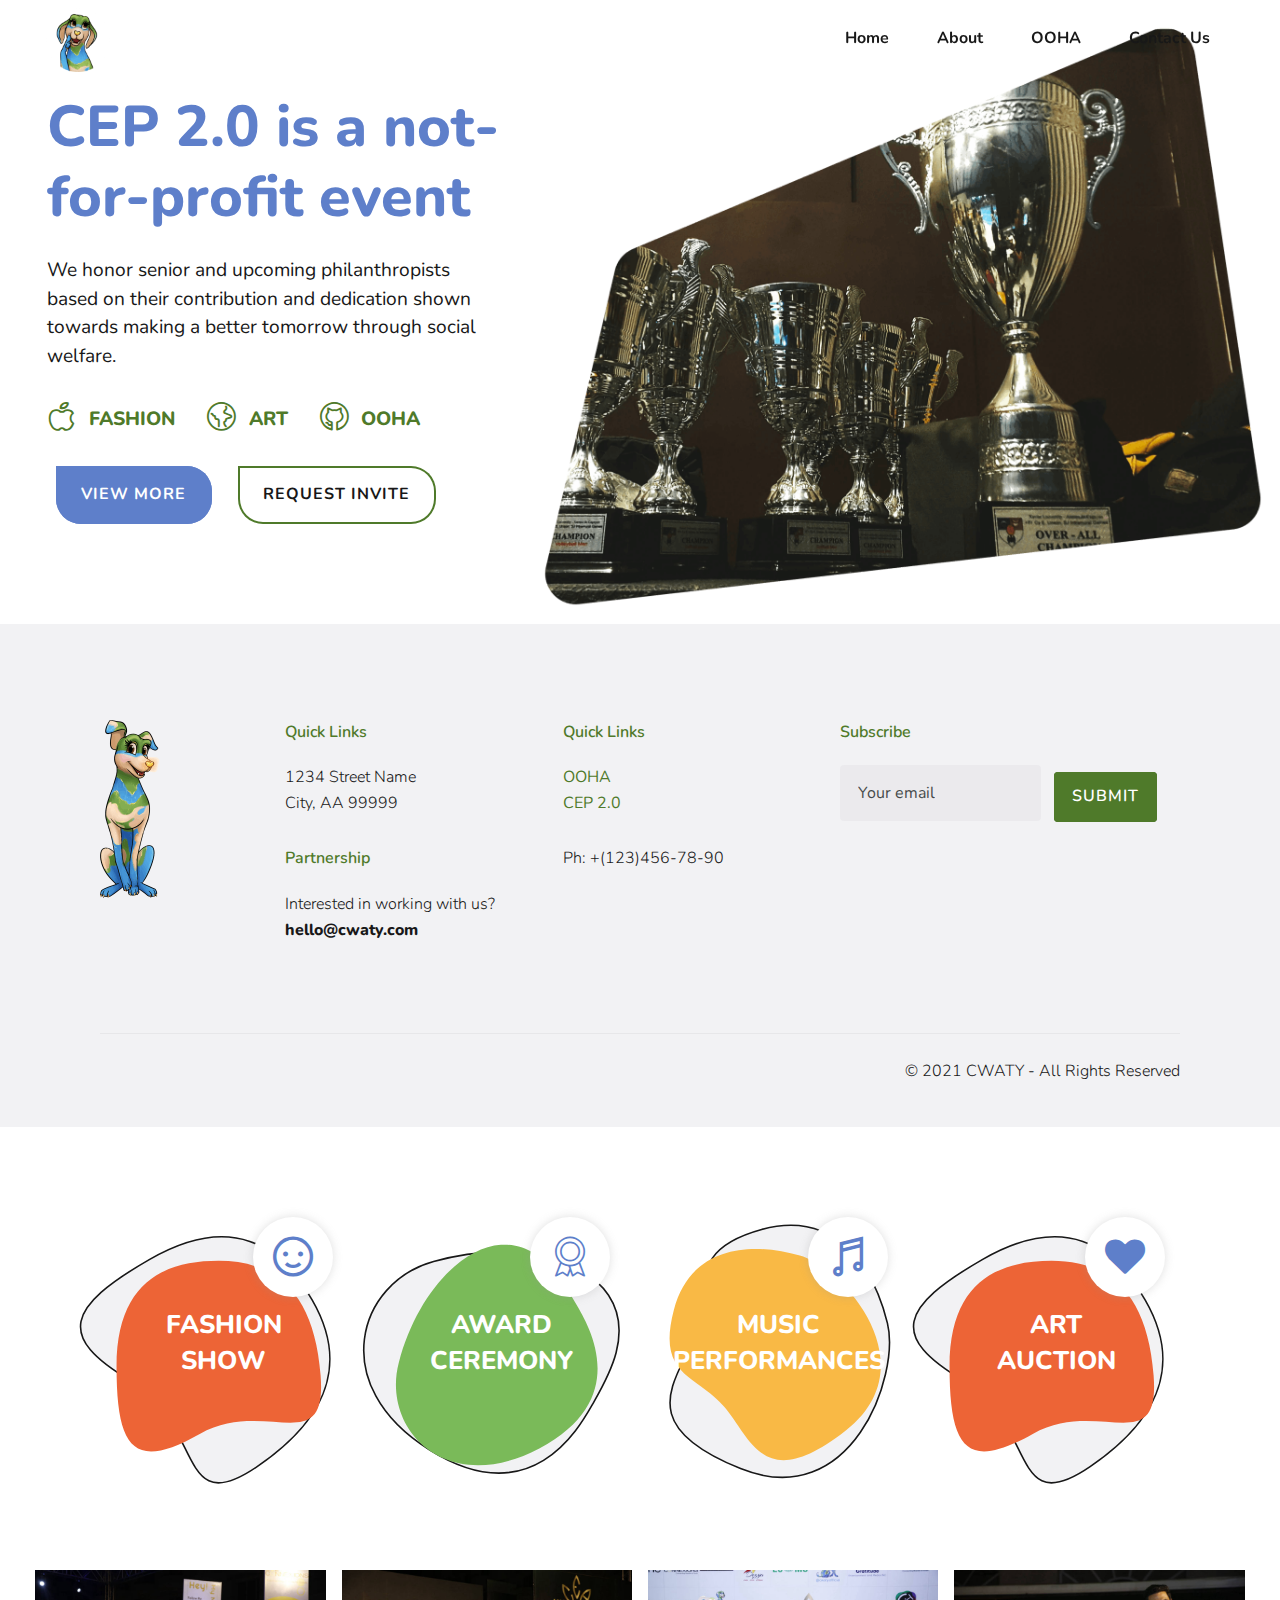
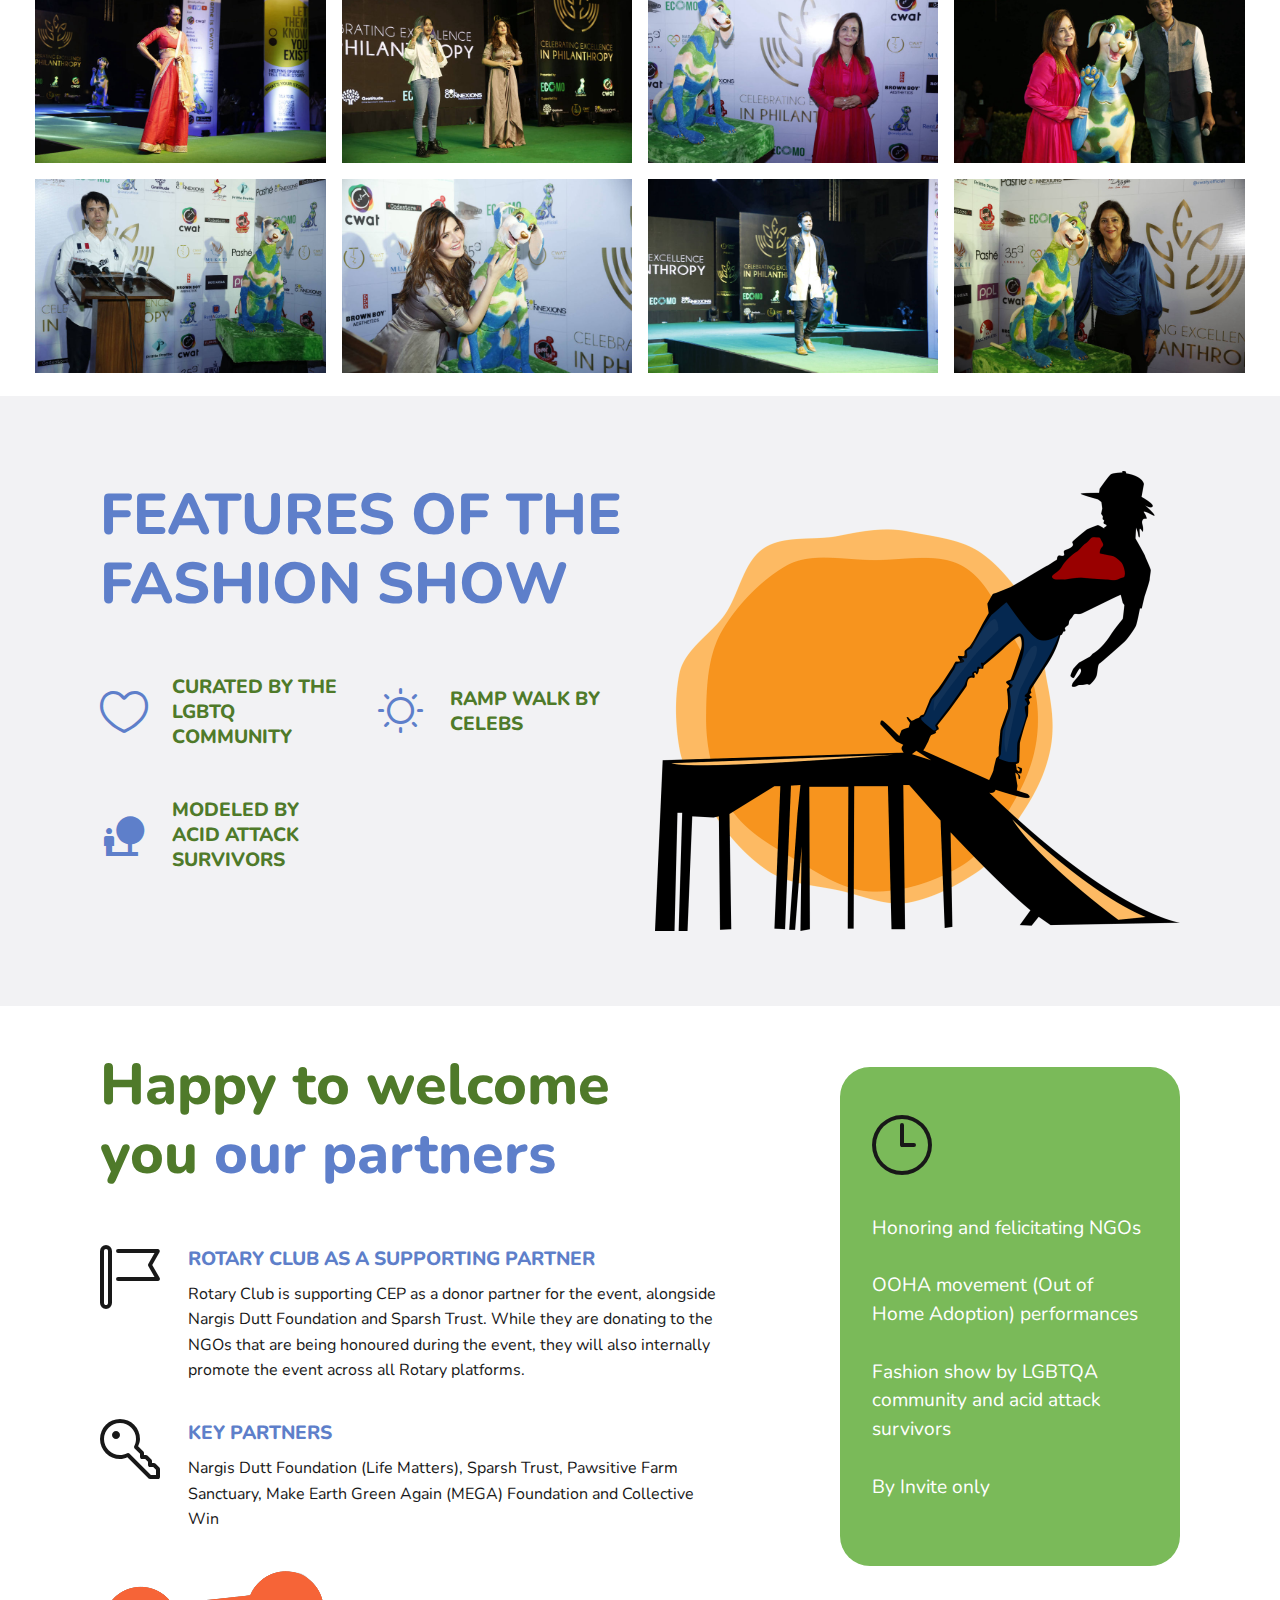
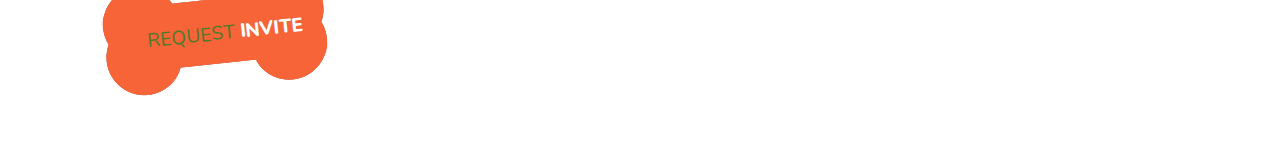
==== commit dbbd9053: "v 0.6.0" ====
--- a/cep.html
+++ b/cep.html
@@ -12,8 +12,8 @@
   
   <title>CEP 2.0</title>
   <link rel="stylesheet" href="assets/web/assets/mobirise-icons2/mobirise2.css">
+  <link rel="stylesheet" href="assets/web/assets/mobirise-icons-bold/mobirise-icons-bold.css">
   <link rel="stylesheet" href="assets/web/assets/mobirise-icons/mobirise-icons.css">
-  <link rel="stylesheet" href="assets/web/assets/mobirise-icons-bold/mobirise-icons-bold.css">
   <link rel="stylesheet" href="assets/font-awesome/css/font-awesome.css">
   <link rel="stylesheet" href="assets/icon54-v2/style.css">
   <link rel="stylesheet" href="assets/bootstrap-material-design-font/css/material.css">
@@ -35,7 +35,45 @@
 </head>
 <body>
   
-  <section class="menu cid-rGtWl2Qdmo" once="menu" id="menu1-j">
+  <section class="header1 petsm4_header1 cid-spIerRArIh" id="header1-q">
+
+	
+
+	
+
+	<div class="container-fluid">
+		<div class="row">
+			<div class="col-md-12 content align-left py-4 col-lg-5 ">
+				<h1 class="mbr-section-title align-left mbr-bold pb-3 mbr-fonts-style display-2">CEP 2.0 is a not-for-profit event&nbsp;</h1>
+				<p class="mbr-text pb-3 align-left mbr-fonts-style display-7">We honor senior and upcoming philanthropists based on their contribution and dedication shown towards making a better tomorrow through social welfare.</p>
+				<div class="align-wrap align-left">
+					<div class="icons-wrap">
+						<div class="icon-wrap">
+							<span class="mbr-iconfont mbrib-apple"></span>
+							<h3 class="icon-title mbr-bold mbr-fonts-style display-7">FASHION</h3>
+						</div>
+						<div class="icon-wrap">
+							<span class="mbr-iconfont mbrib-globe"></span>
+							<h3 class="icon-title mbr-bold mbr-fonts-style display-7">ART</h3>
+						</div>
+						<div class="icon-wrap">
+							<span class="mbr-iconfont mbrib-github"></span>
+							<h3 class="icon-title mbr-bold mbr-fonts-style display-7">OOHA</h3>
+						</div>
+					</div>
+				</div>
+				<div class="align-left mbr-section-btn"><a class="btn btn-md btn-success display-4" href="cep.html#features8-o">VIEW MORE</a> <a class="btn btn-md btn-primary-outline display-4" href="#" data-toggle="modal" data-target="#mbr-popup-l">REQUEST INVITE</a></div>
+			</div>
+			<div class="col-md-12 col-lg-7 img-col">
+				<div class="mbr-figure">
+					<img src="assets/images/bitmap-1565x1274.png" alt="">
+				</div>
+			</div>
+		</div>
+	</div>
+</section>
+
+<section class="menu cid-rGtWl2Qdmo" once="menu" id="menu1-j">
 
     
 
@@ -72,42 +110,75 @@
     </nav>
 </section>
 
-<section class="header1 petsm4_header1 cid-spIerRArIh" id="header1-q">
-
-	
-
-	
-
-	<div class="container-fluid">
-		<div class="row">
-			<div class="col-md-12 content align-left py-4 col-lg-5 ">
-				<h1 class="mbr-section-title align-left mbr-bold pb-3 mbr-fonts-style display-2">CEP 2.0 is a not-for-profit event&nbsp;</h1>
-				<p class="mbr-text pb-3 align-left mbr-fonts-style display-7">We honor senior and upcoming philanthropists based on their contribution and dedication shown towards making a better tomorrow through social welfare.</p>
-				<div class="align-wrap align-left">
-					<div class="icons-wrap">
-						<div class="icon-wrap">
-							<span class="mbr-iconfont mbrib-apple"></span>
-							<h3 class="icon-title mbr-bold mbr-fonts-style display-7">FASHION</h3>
-						</div>
-						<div class="icon-wrap">
-							<span class="mbr-iconfont mbrib-globe"></span>
-							<h3 class="icon-title mbr-bold mbr-fonts-style display-7">ART</h3>
-						</div>
-						<div class="icon-wrap">
-							<span class="mbr-iconfont mbrib-github"></span>
-							<h3 class="icon-title mbr-bold mbr-fonts-style display-7">OOHA</h3>
-						</div>
+<section class="footer1 conferencem4_footer1 cid-spF43gKbUT" once="footer" id="footer1-k">
+
+	
+
+	
+
+	<div class="container">
+		<div class="row justify-content-center">
+			<div class="col-md-6 wrap order-0 col-lg-2">
+				
+				<img class="logo__image" src="assets/images/happy-cwaty-min-120x356.png" alt="" title="">
+			</div>
+			<div class="col-md-6 wrap col-lg-3">
+				<div class="footer__content">
+					<h4 class="mbr-fonts-style mbr-semibold title__address display-4">Quick Links</h4>
+					<p class="work__address mbr-fonts-style display-4">1234 Street Name<br>City, AA 99999</p>
+				</div>
+				<div class="footer__content">
+					<h4 class="mbr-fonts-style mbr-semibold title__address display-4">Partnership</h4>
+					<p class="work__address mbr-fonts-style display-4">Interested in working with us?<br><strong>hello@cwaty.com</strong></p>
+				</div>
+			</div>
+			<div class="col-md-6 wrap col-lg-3">
+				<div class="footer__content">
+					<h4 class="mbr-fonts-style mbr-semibold title__address display-4">Quick Links</h4>
+					<p class="work__address mbr-fonts-style display-4"><a href="ooha.html" class="text-primary">OOHA</a><br><a href="cep.html" class="text-primary">CEP 2.0</a></p>
+				</div>
+				<div class="footer__content">
+					<h4 class="mbr-fonts-style mbr-semibold title__address display-4"></h4>
+					<p class="work__address mbr-fonts-style display-4">Ph: +(123)456-78-90</p>
+				</div>
+			</div>
+			<div class="col-md-6 wrap col-lg-4">
+				<div class="footer__content">
+					<h4 class="mbr-fonts-style mbr-semibold title__address display-4">Subscribe</h4>
+					<div class="subscribe__form" data-form-type="formoid">
+						<!---Formbuilder Form--->
+						<form action="https://mobirise.eu/" method="POST" class="mbr-form form-with-styler" data-form-title="Mobirise Form"><input type="hidden" name="email" data-form-email="true" value="msFtyPDQBX+3DRaQFvuTWYN6UxFy2UqPdO8awZYIOuMXFtkfkdtBmd8NLU55Gf9jB7mD/CoxhqIiDYer14rjfKAt+BmFDy+KDOf/rAPN9smMHqk6CRj9Si4+6a63M4BR">
+							<div class="row">
+								<div hidden="hidden" data-form-alert="" class="alert alert-success col-12">Thanks for
+									filling out the form!</div>
+								<div hidden="hidden" data-form-alert-danger="" class="alert alert-danger col-12">
+								</div>
+							</div>
+							<div class="dragArea row">
+								<div class="form-group col-md-7  col-6" data-for="email">
+									<input type="email" name="email" placeholder="Your email" data-form-field="Email" required="required" class="form-control display-4" id="email-footer1-k">
+								</div>
+								<div class="col-md-5 col-6 input-group-btn"><button type="submit" class="btn btn-lg btn-primary display-4">SUBMIT</button></div>
+							</div>
+						</form>
+						<!---Formbuilder Form--->
 					</div>
 				</div>
-				<div class="align-left mbr-section-btn"><a class="btn btn-md btn-success display-4" href="cep.html#features8-o">VIEW MORE</a> <a class="btn btn-md btn-primary-outline display-4" href="#" data-toggle="modal" data-target="#mbr-popup-l">REQUEST INVITE</a></div>
-			</div>
-			<div class="col-md-12 col-lg-7 img-col">
-				<div class="mbr-figure">
-					<img src="assets/images/bitmap-1565x1274.png" alt="">
-				</div>
+			</div>
+
+		</div>
+		<div class="divider"></div>
+		<div class="row align-items-baseline">
+			<div class="col-md-6">
+				<p class="privacy mbr-fonts-style align-left display-4"></p>
+			</div>
+			<div class="col-md-6">
+				<p class="privacy mbr-fonts-style align-right display-4">
+					© 2021 CWATY - All Rights Reserved</p>
 			</div>
 		</div>
 	</div>
+
 </section>
 
 <section class="features3 petsm4_features3 cid-spIenNcBtM" id="features3-n">
@@ -386,7 +457,7 @@
                             
 
                             <div class="form-wrapper" data-form-type="formoid">
-                                <form action="https://mobirise.eu/" method="POST" class="mbr-form form-with-styler" data-form-title="Mobirise Form"><input type="hidden" name="email" data-form-email="true" value="saykzGD+OnCtbMavqbtUUiXzv/wQoY7ajGQaOltmzViVOiX6Wspf1HpPc7//DZCWsNYNkq4DcBo1tWLQNZZlymXkTJpZirDVtIoFumao66+ScSL7KWXpDxSS9AAz1bob">
+                                <form action="https://mobirise.eu/" method="POST" class="mbr-form form-with-styler" data-form-title="Mobirise Form"><input type="hidden" name="email" data-form-email="true" value="XVAmSQGrxtenQvH7318mbFnmstE45gVywCnYW8al0bIzgsMWp1m6aFKdjuF2rCH3gpuVX2OPBRO+AM2eA1lfb1Ypja+za3yRn2sjdMcn8qDKESR5bOIUCW03Z2CnjlqS">
                                     <div class="container">
                                         <div class="row">
                                             <div hidden="hidden" data-form-alert="" class="alert alert-success col-12">Thanks for filling out the form!</div>
@@ -415,77 +486,6 @@
             </div>
         </div>
 
-<section class="footer1 conferencem4_footer1 cid-spF43gKbUT" once="footer" id="footer1-k">
-
-	
-
-	
-
-	<div class="container">
-		<div class="row justify-content-center">
-			<div class="col-md-6 wrap order-0 col-lg-2">
-				
-				<img class="logo__image" src="assets/images/happy-cwaty-min-120x356.png" alt="" title="">
-			</div>
-			<div class="col-md-6 wrap col-lg-3">
-				<div class="footer__content">
-					<h4 class="mbr-fonts-style mbr-semibold title__address display-4">Quick Links</h4>
-					<p class="work__address mbr-fonts-style display-4">1234 Street Name<br>City, AA 99999</p>
-				</div>
-				<div class="footer__content">
-					<h4 class="mbr-fonts-style mbr-semibold title__address display-4">Partnership</h4>
-					<p class="work__address mbr-fonts-style display-4">Interested in working with us?<br><strong>hello@cwaty.com</strong></p>
-				</div>
-			</div>
-			<div class="col-md-6 wrap col-lg-3">
-				<div class="footer__content">
-					<h4 class="mbr-fonts-style mbr-semibold title__address display-4">Quick Links</h4>
-					<p class="work__address mbr-fonts-style display-4"><a href="ooha.html" class="text-primary">OOHA</a><br><a href="cep.html" class="text-primary">CEP 2.0</a></p>
-				</div>
-				<div class="footer__content">
-					<h4 class="mbr-fonts-style mbr-semibold title__address display-4"></h4>
-					<p class="work__address mbr-fonts-style display-4">Ph: +(123)456-78-90</p>
-				</div>
-			</div>
-			<div class="col-md-6 wrap col-lg-4">
-				<div class="footer__content">
-					<h4 class="mbr-fonts-style mbr-semibold title__address display-4">Subscribe</h4>
-					<div class="subscribe__form" data-form-type="formoid">
-						<!---Formbuilder Form--->
-						<form action="https://mobirise.eu/" method="POST" class="mbr-form form-with-styler" data-form-title="Mobirise Form"><input type="hidden" name="email" data-form-email="true" value="k67bPX8Km4TtIjvDzhc/dm3UnoTd8J6/2Oy2Vooqqc7nEJ5RwQJwtn5TtWn51pslYXIookvYNAMeInzxWOdWMC6hzVqpfC9GHK3oRtrtR7itaZPh+TTq5fJQoLx7QvOV">
-							<div class="row">
-								<div hidden="hidden" data-form-alert="" class="alert alert-success col-12">Thanks for
-									filling out the form!</div>
-								<div hidden="hidden" data-form-alert-danger="" class="alert alert-danger col-12">
-								</div>
-							</div>
-							<div class="dragArea row">
-								<div class="form-group col-md-7  col-6" data-for="email">
-									<input type="email" name="email" placeholder="Your email" data-form-field="Email" required="required" class="form-control display-4" id="email-footer1-k">
-								</div>
-								<div class="col-md-5 col-6 input-group-btn"><button type="submit" class="btn btn-lg btn-primary display-4">SUBMIT</button></div>
-							</div>
-						</form>
-						<!---Formbuilder Form--->
-					</div>
-				</div>
-			</div>
-
-		</div>
-		<div class="divider"></div>
-		<div class="row align-items-baseline">
-			<div class="col-md-6">
-				<p class="privacy mbr-fonts-style align-left display-4"></p>
-			</div>
-			<div class="col-md-6">
-				<p class="privacy mbr-fonts-style align-right display-4">
-					© 2021 CWATY - All Rights Reserved</p>
-			</div>
-		</div>
-	</div>
-
-</section>
-
 
 <script src="assets/web/assets/jquery/jquery.min.js"></script>
   <script src="assets/popper/popper.min.js"></script>
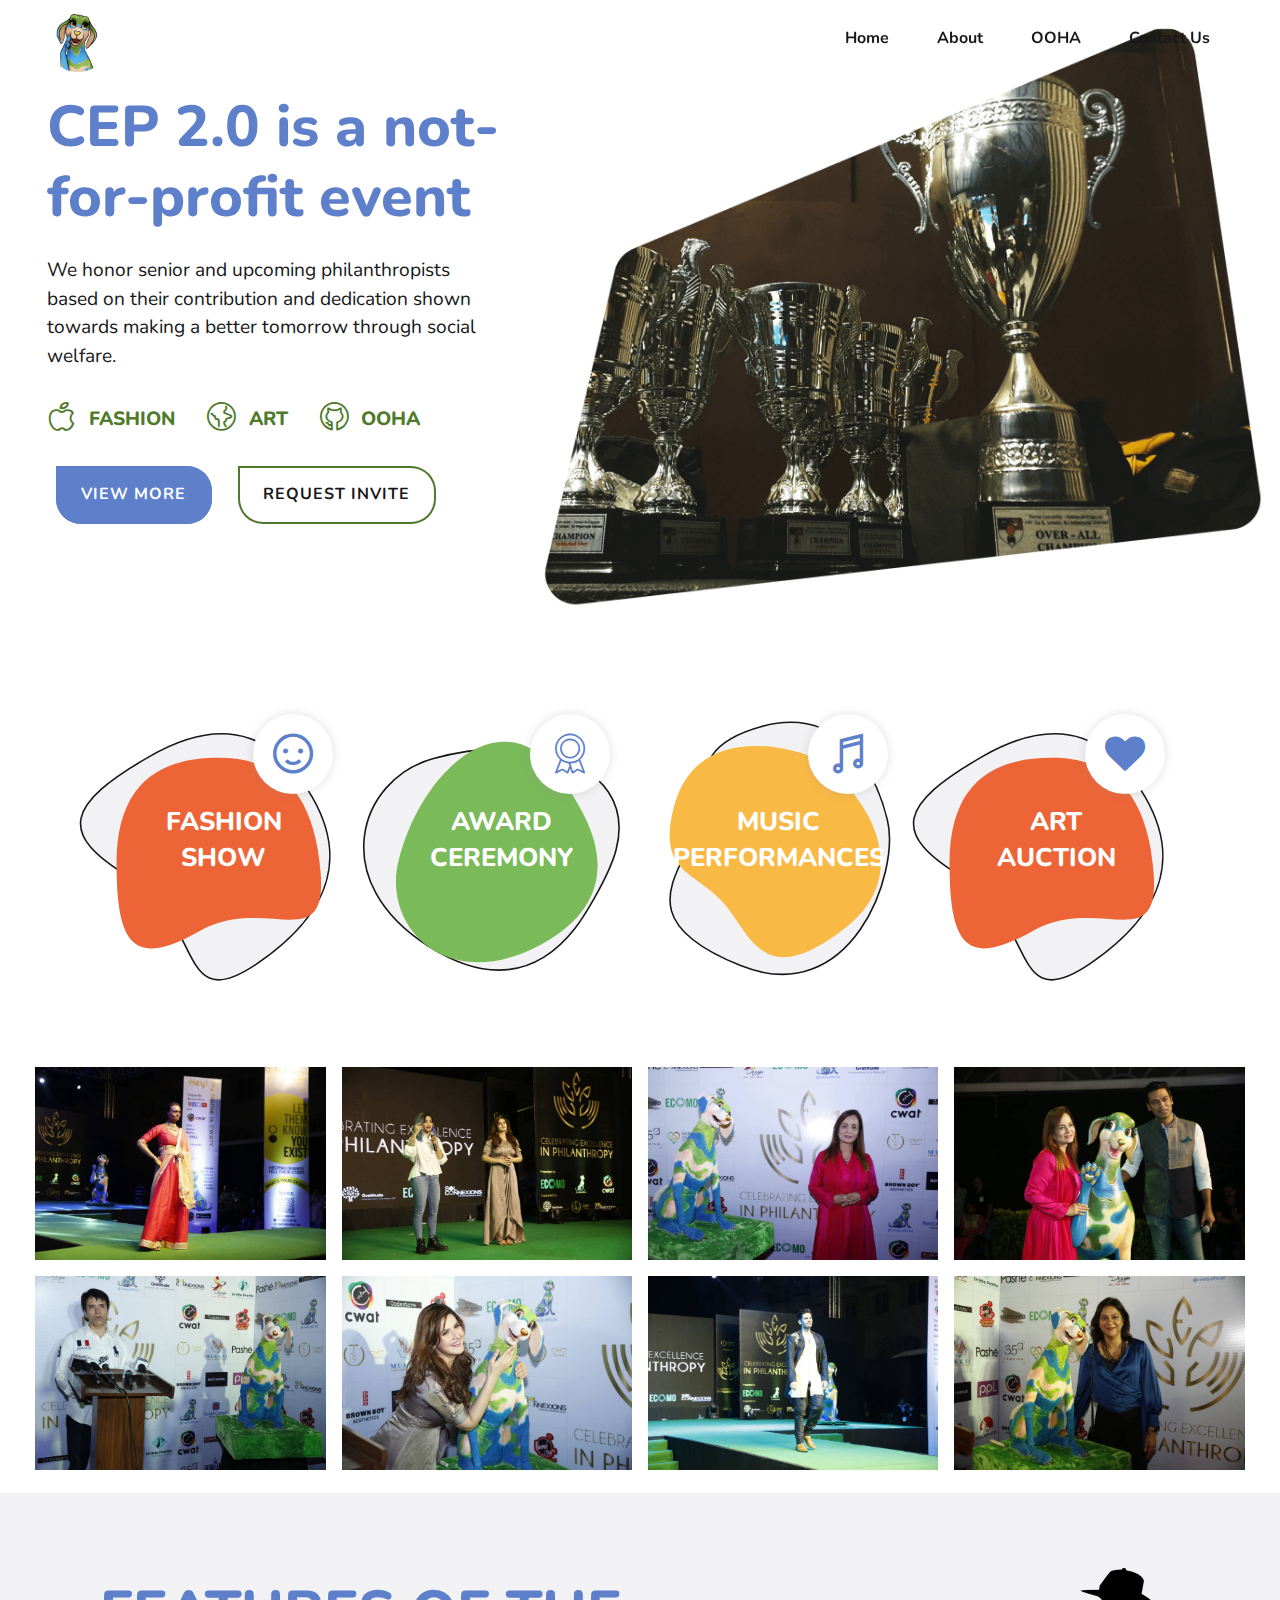
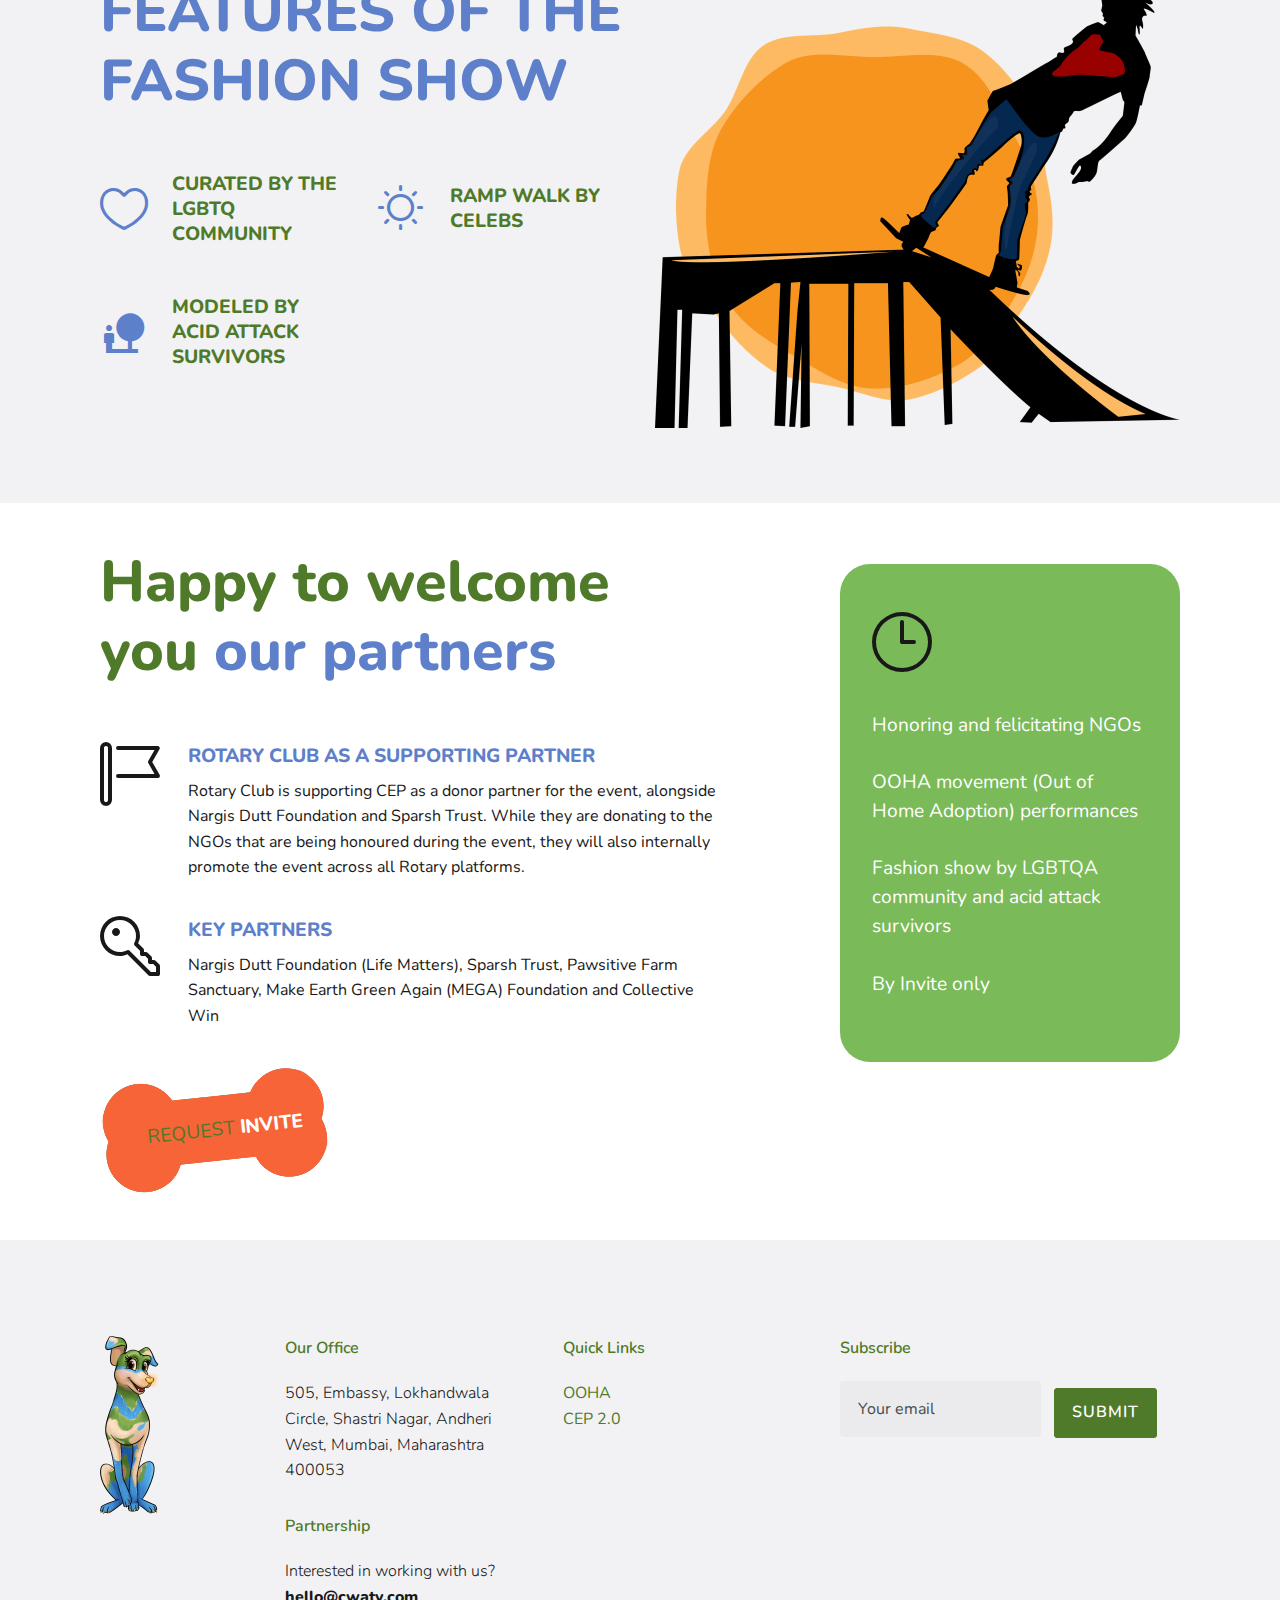
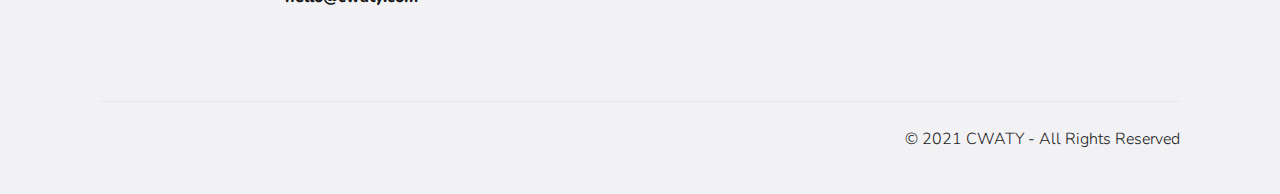
==== commit 7201062b: "v 0.6.1" ====
--- a/cep.html
+++ b/cep.html
@@ -12,8 +12,8 @@
   
   <title>CEP 2.0</title>
   <link rel="stylesheet" href="assets/web/assets/mobirise-icons2/mobirise2.css">
+  <link rel="stylesheet" href="assets/web/assets/mobirise-icons/mobirise-icons.css">
   <link rel="stylesheet" href="assets/web/assets/mobirise-icons-bold/mobirise-icons-bold.css">
-  <link rel="stylesheet" href="assets/web/assets/mobirise-icons/mobirise-icons.css">
   <link rel="stylesheet" href="assets/font-awesome/css/font-awesome.css">
   <link rel="stylesheet" href="assets/icon54-v2/style.css">
   <link rel="stylesheet" href="assets/bootstrap-material-design-font/css/material.css">
@@ -35,45 +35,7 @@
 </head>
 <body>
   
-  <section class="header1 petsm4_header1 cid-spIerRArIh" id="header1-q">
-
-	
-
-	
-
-	<div class="container-fluid">
-		<div class="row">
-			<div class="col-md-12 content align-left py-4 col-lg-5 ">
-				<h1 class="mbr-section-title align-left mbr-bold pb-3 mbr-fonts-style display-2">CEP 2.0 is a not-for-profit event&nbsp;</h1>
-				<p class="mbr-text pb-3 align-left mbr-fonts-style display-7">We honor senior and upcoming philanthropists based on their contribution and dedication shown towards making a better tomorrow through social welfare.</p>
-				<div class="align-wrap align-left">
-					<div class="icons-wrap">
-						<div class="icon-wrap">
-							<span class="mbr-iconfont mbrib-apple"></span>
-							<h3 class="icon-title mbr-bold mbr-fonts-style display-7">FASHION</h3>
-						</div>
-						<div class="icon-wrap">
-							<span class="mbr-iconfont mbrib-globe"></span>
-							<h3 class="icon-title mbr-bold mbr-fonts-style display-7">ART</h3>
-						</div>
-						<div class="icon-wrap">
-							<span class="mbr-iconfont mbrib-github"></span>
-							<h3 class="icon-title mbr-bold mbr-fonts-style display-7">OOHA</h3>
-						</div>
-					</div>
-				</div>
-				<div class="align-left mbr-section-btn"><a class="btn btn-md btn-success display-4" href="cep.html#features8-o">VIEW MORE</a> <a class="btn btn-md btn-primary-outline display-4" href="#" data-toggle="modal" data-target="#mbr-popup-l">REQUEST INVITE</a></div>
-			</div>
-			<div class="col-md-12 col-lg-7 img-col">
-				<div class="mbr-figure">
-					<img src="assets/images/bitmap-1565x1274.png" alt="">
-				</div>
-			</div>
-		</div>
-	</div>
-</section>
-
-<section class="menu cid-rGtWl2Qdmo" once="menu" id="menu1-j">
+  <section class="menu cid-rGtWl2Qdmo" once="menu" id="menu1-j">
 
     
 
@@ -110,75 +72,42 @@
     </nav>
 </section>
 
-<section class="footer1 conferencem4_footer1 cid-spF43gKbUT" once="footer" id="footer1-k">
-
-	
-
-	
-
-	<div class="container">
-		<div class="row justify-content-center">
-			<div class="col-md-6 wrap order-0 col-lg-2">
-				
-				<img class="logo__image" src="assets/images/happy-cwaty-min-120x356.png" alt="" title="">
-			</div>
-			<div class="col-md-6 wrap col-lg-3">
-				<div class="footer__content">
-					<h4 class="mbr-fonts-style mbr-semibold title__address display-4">Quick Links</h4>
-					<p class="work__address mbr-fonts-style display-4">1234 Street Name<br>City, AA 99999</p>
-				</div>
-				<div class="footer__content">
-					<h4 class="mbr-fonts-style mbr-semibold title__address display-4">Partnership</h4>
-					<p class="work__address mbr-fonts-style display-4">Interested in working with us?<br><strong>hello@cwaty.com</strong></p>
-				</div>
-			</div>
-			<div class="col-md-6 wrap col-lg-3">
-				<div class="footer__content">
-					<h4 class="mbr-fonts-style mbr-semibold title__address display-4">Quick Links</h4>
-					<p class="work__address mbr-fonts-style display-4"><a href="ooha.html" class="text-primary">OOHA</a><br><a href="cep.html" class="text-primary">CEP 2.0</a></p>
-				</div>
-				<div class="footer__content">
-					<h4 class="mbr-fonts-style mbr-semibold title__address display-4"></h4>
-					<p class="work__address mbr-fonts-style display-4">Ph: +(123)456-78-90</p>
-				</div>
-			</div>
-			<div class="col-md-6 wrap col-lg-4">
-				<div class="footer__content">
-					<h4 class="mbr-fonts-style mbr-semibold title__address display-4">Subscribe</h4>
-					<div class="subscribe__form" data-form-type="formoid">
-						<!---Formbuilder Form--->
-						<form action="https://mobirise.eu/" method="POST" class="mbr-form form-with-styler" data-form-title="Mobirise Form"><input type="hidden" name="email" data-form-email="true" value="msFtyPDQBX+3DRaQFvuTWYN6UxFy2UqPdO8awZYIOuMXFtkfkdtBmd8NLU55Gf9jB7mD/CoxhqIiDYer14rjfKAt+BmFDy+KDOf/rAPN9smMHqk6CRj9Si4+6a63M4BR">
-							<div class="row">
-								<div hidden="hidden" data-form-alert="" class="alert alert-success col-12">Thanks for
-									filling out the form!</div>
-								<div hidden="hidden" data-form-alert-danger="" class="alert alert-danger col-12">
-								</div>
-							</div>
-							<div class="dragArea row">
-								<div class="form-group col-md-7  col-6" data-for="email">
-									<input type="email" name="email" placeholder="Your email" data-form-field="Email" required="required" class="form-control display-4" id="email-footer1-k">
-								</div>
-								<div class="col-md-5 col-6 input-group-btn"><button type="submit" class="btn btn-lg btn-primary display-4">SUBMIT</button></div>
-							</div>
-						</form>
-						<!---Formbuilder Form--->
+<section class="header1 petsm4_header1 cid-spIerRArIh" id="header1-q">
+
+	
+
+	
+
+	<div class="container-fluid">
+		<div class="row">
+			<div class="col-md-12 content align-left py-4 col-lg-5 ">
+				<h1 class="mbr-section-title align-left mbr-bold pb-3 mbr-fonts-style display-2">CEP 2.0 is a not-for-profit event&nbsp;</h1>
+				<p class="mbr-text pb-3 align-left mbr-fonts-style display-7">We honor senior and upcoming philanthropists based on their contribution and dedication shown towards making a better tomorrow through social welfare.</p>
+				<div class="align-wrap align-left">
+					<div class="icons-wrap">
+						<div class="icon-wrap">
+							<span class="mbr-iconfont mbrib-apple"></span>
+							<h3 class="icon-title mbr-bold mbr-fonts-style display-7">FASHION</h3>
+						</div>
+						<div class="icon-wrap">
+							<span class="mbr-iconfont mbrib-globe"></span>
+							<h3 class="icon-title mbr-bold mbr-fonts-style display-7">ART</h3>
+						</div>
+						<div class="icon-wrap">
+							<span class="mbr-iconfont mbrib-github"></span>
+							<h3 class="icon-title mbr-bold mbr-fonts-style display-7">OOHA</h3>
+						</div>
 					</div>
 				</div>
-			</div>
-
-		</div>
-		<div class="divider"></div>
-		<div class="row align-items-baseline">
-			<div class="col-md-6">
-				<p class="privacy mbr-fonts-style align-left display-4"></p>
-			</div>
-			<div class="col-md-6">
-				<p class="privacy mbr-fonts-style align-right display-4">
-					© 2021 CWATY - All Rights Reserved</p>
+				<div class="align-left mbr-section-btn"><a class="btn btn-md btn-success display-4" href="cep.html#features8-o">VIEW MORE</a> <a class="btn btn-md btn-primary-outline display-4" href="#" data-toggle="modal" data-target="#mbr-popup-l">REQUEST INVITE</a></div>
+			</div>
+			<div class="col-md-12 col-lg-7 img-col">
+				<div class="mbr-figure">
+					<img src="assets/images/bitmap-1565x1274.png" alt="">
+				</div>
 			</div>
 		</div>
 	</div>
-
 </section>
 
 <section class="features3 petsm4_features3 cid-spIenNcBtM" id="features3-n">
@@ -457,7 +386,7 @@
                             
 
                             <div class="form-wrapper" data-form-type="formoid">
-                                <form action="https://mobirise.eu/" method="POST" class="mbr-form form-with-styler" data-form-title="Mobirise Form"><input type="hidden" name="email" data-form-email="true" value="XVAmSQGrxtenQvH7318mbFnmstE45gVywCnYW8al0bIzgsMWp1m6aFKdjuF2rCH3gpuVX2OPBRO+AM2eA1lfb1Ypja+za3yRn2sjdMcn8qDKESR5bOIUCW03Z2CnjlqS">
+                                <form action="https://mobirise.eu/" method="POST" class="mbr-form form-with-styler" data-form-title="Mobirise Form"><input type="hidden" name="email" data-form-email="true" value="SSqHb2+mRlOpQGu116EZtXhgdEaSpMD9V6n1TyfKkzcnB2zl39HjW15woO69wLBkfnjlbHDPE9tgy8N1OrRkdbmBEY8vvFnV8P19C1IKiqHMdIWhD1/1bdyFeWZ2/bTx">
                                     <div class="container">
                                         <div class="row">
                                             <div hidden="hidden" data-form-alert="" class="alert alert-success col-12">Thanks for filling out the form!</div>
@@ -486,6 +415,77 @@
             </div>
         </div>
 
+<section class="footer1 conferencem4_footer1 cid-spF43gKbUT" once="footer" id="footer1-k">
+
+	
+
+	
+
+	<div class="container">
+		<div class="row justify-content-center">
+			<div class="col-md-6 wrap order-0 col-lg-2">
+				
+				<img class="logo__image" src="assets/images/happy-cwaty-min-120x356.png" alt="" title="">
+			</div>
+			<div class="col-md-6 wrap col-lg-3">
+				<div class="footer__content">
+					<h4 class="mbr-fonts-style mbr-semibold title__address display-4">Our Office</h4>
+					<p class="work__address mbr-fonts-style display-4">505, Embassy, Lokhandwala Circle, Shastri Nagar, Andheri West, Mumbai, Maharashtra 400053</p>
+				</div>
+				<div class="footer__content">
+					<h4 class="mbr-fonts-style mbr-semibold title__address display-4">Partnership</h4>
+					<p class="work__address mbr-fonts-style display-4">Interested in working with us?<br><strong>hello@cwaty.com</strong></p>
+				</div>
+			</div>
+			<div class="col-md-6 wrap col-lg-3">
+				<div class="footer__content">
+					<h4 class="mbr-fonts-style mbr-semibold title__address display-4">Quick Links</h4>
+					<p class="work__address mbr-fonts-style display-4"><a href="ooha.html" class="text-primary">OOHA</a><br><a href="cep.html" class="text-primary">CEP 2.0</a></p>
+				</div>
+				<div class="footer__content">
+					<h4 class="mbr-fonts-style mbr-semibold title__address display-4"></h4>
+					<p class="work__address mbr-fonts-style display-4"></p>
+				</div>
+			</div>
+			<div class="col-md-6 wrap col-lg-4">
+				<div class="footer__content">
+					<h4 class="mbr-fonts-style mbr-semibold title__address display-4">Subscribe</h4>
+					<div class="subscribe__form" data-form-type="formoid">
+						<!---Formbuilder Form--->
+						<form action="https://mobirise.eu/" method="POST" class="mbr-form form-with-styler" data-form-title="Mobirise Form"><input type="hidden" name="email" data-form-email="true" value="IYnY3LmuxFHo+nw4WaPncwjkHOjW09cIlE6cvffOYyvhsqxLOz703Ti852SQWmxa5kDjIjN0Lw8tobLWC6jp9mBvXWFeBlzpVk0b3MU1kzGUGdxguWBWpdL7scQu3y2U">
+							<div class="row">
+								<div hidden="hidden" data-form-alert="" class="alert alert-success col-12">Thanks for
+									filling out the form!</div>
+								<div hidden="hidden" data-form-alert-danger="" class="alert alert-danger col-12">
+								</div>
+							</div>
+							<div class="dragArea row">
+								<div class="form-group col-md-7  col-6" data-for="email">
+									<input type="email" name="email" placeholder="Your email" data-form-field="Email" required="required" class="form-control display-4" id="email-footer1-k">
+								</div>
+								<div class="col-md-5 col-6 input-group-btn"><button type="submit" class="btn btn-lg btn-primary display-4">SUBMIT</button></div>
+							</div>
+						</form>
+						<!---Formbuilder Form--->
+					</div>
+				</div>
+			</div>
+
+		</div>
+		<div class="divider"></div>
+		<div class="row align-items-baseline">
+			<div class="col-md-6">
+				<p class="privacy mbr-fonts-style align-left display-4"></p>
+			</div>
+			<div class="col-md-6">
+				<p class="privacy mbr-fonts-style align-right display-4">
+					© 2021 CWATY - All Rights Reserved</p>
+			</div>
+		</div>
+	</div>
+
+</section>
+
 
 <script src="assets/web/assets/jquery/jquery.min.js"></script>
   <script src="assets/popper/popper.min.js"></script>
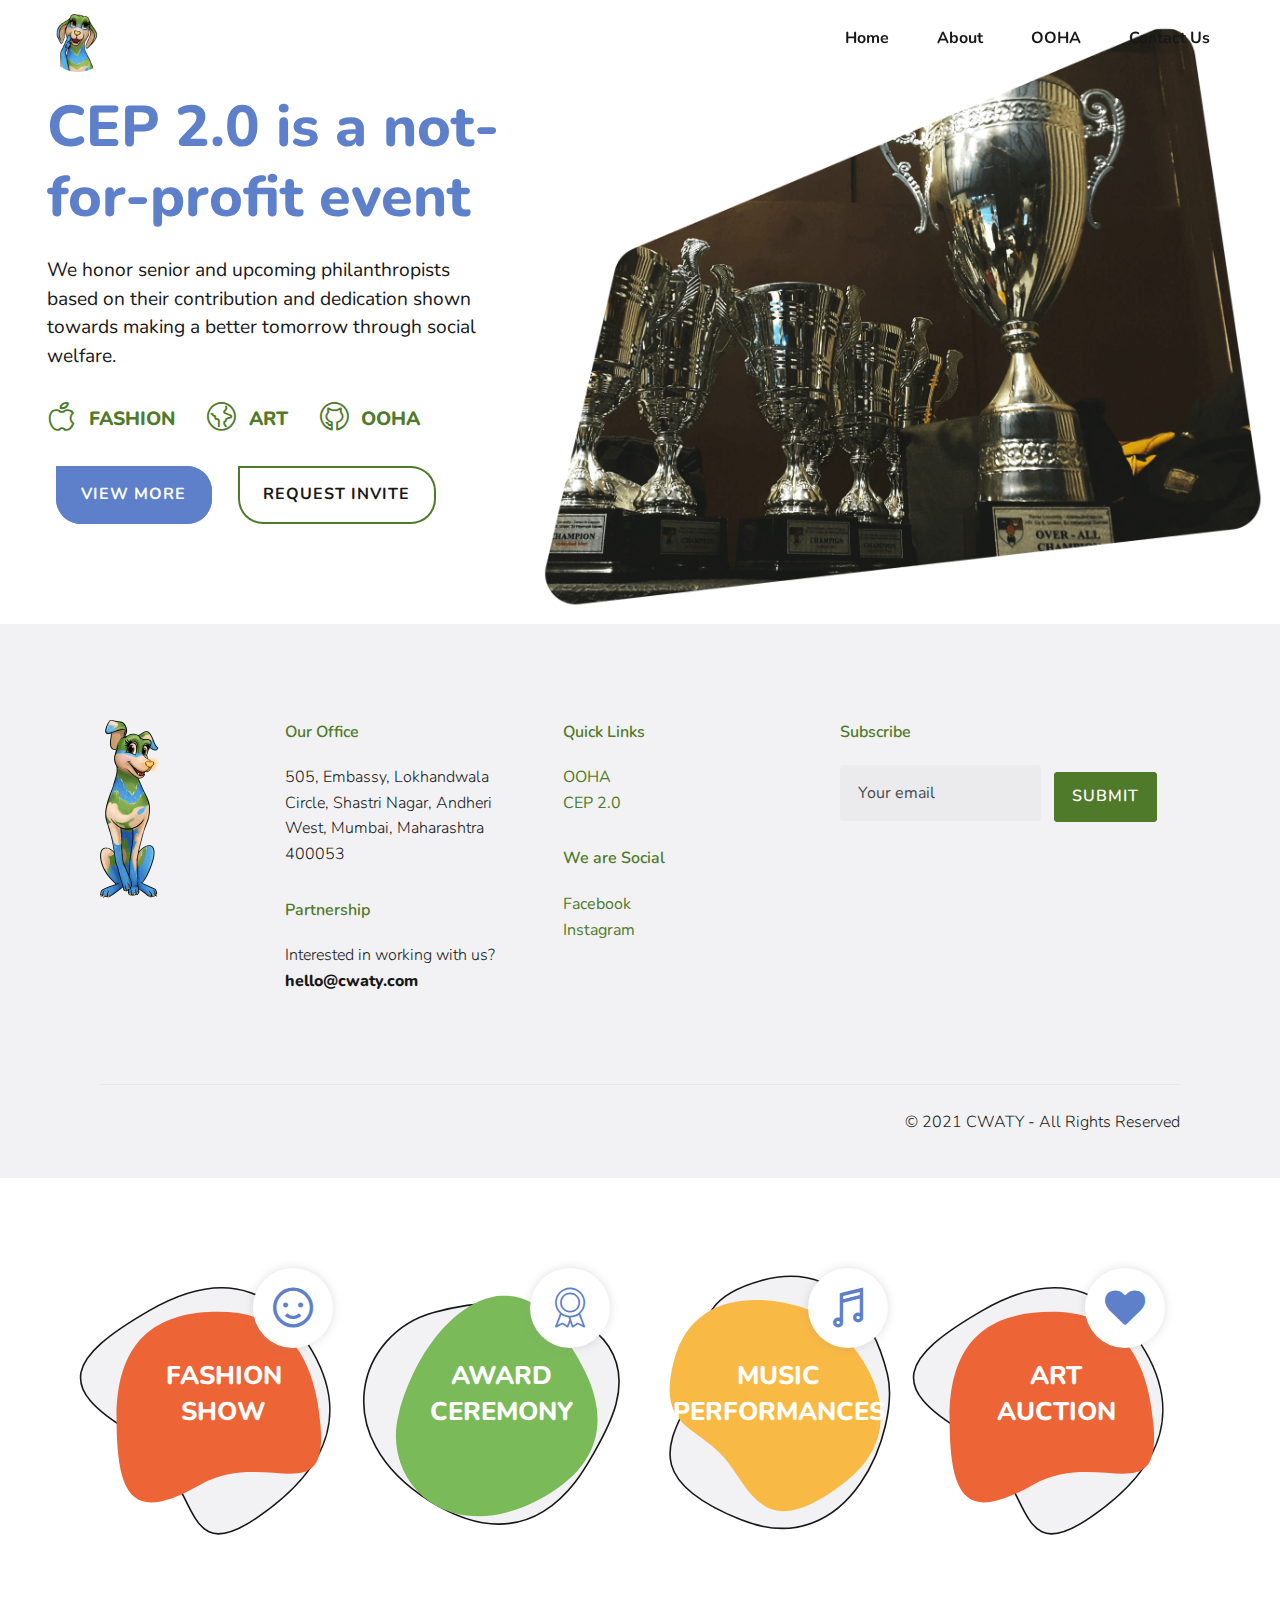
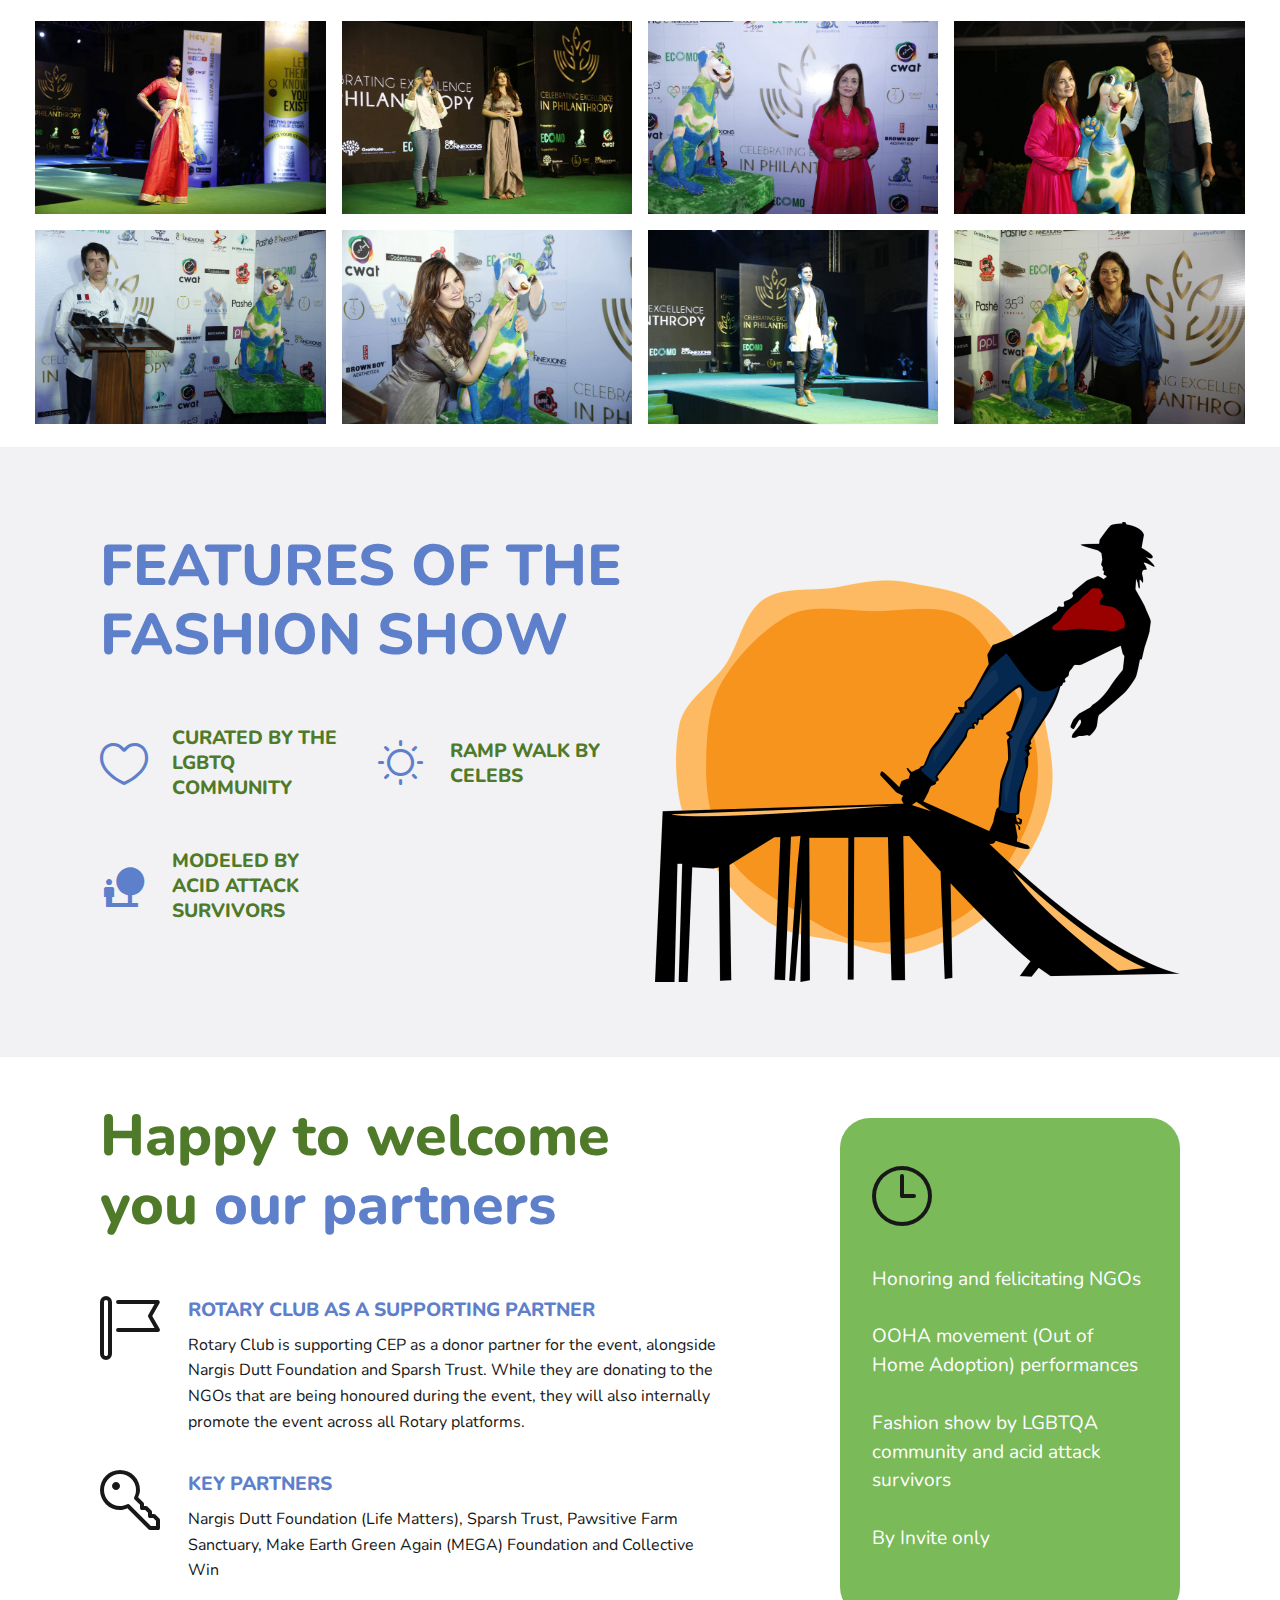
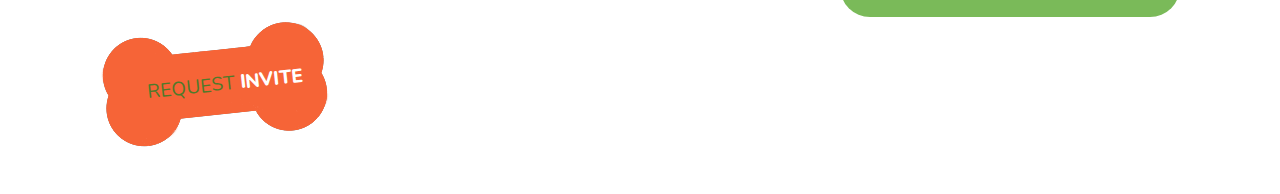
==== commit a629728e: "v 0.6.0" ====
--- a/cep.html
+++ b/cep.html
@@ -12,8 +12,8 @@
   
   <title>CEP 2.0</title>
   <link rel="stylesheet" href="assets/web/assets/mobirise-icons2/mobirise2.css">
+  <link rel="stylesheet" href="assets/web/assets/mobirise-icons-bold/mobirise-icons-bold.css">
   <link rel="stylesheet" href="assets/web/assets/mobirise-icons/mobirise-icons.css">
-  <link rel="stylesheet" href="assets/web/assets/mobirise-icons-bold/mobirise-icons-bold.css">
   <link rel="stylesheet" href="assets/font-awesome/css/font-awesome.css">
   <link rel="stylesheet" href="assets/icon54-v2/style.css">
   <link rel="stylesheet" href="assets/bootstrap-material-design-font/css/material.css">
@@ -35,7 +35,45 @@
 </head>
 <body>
   
-  <section class="menu cid-rGtWl2Qdmo" once="menu" id="menu1-j">
+  <section class="header1 petsm4_header1 cid-spIerRArIh" id="header1-q">
+
+	
+
+	
+
+	<div class="container-fluid">
+		<div class="row">
+			<div class="col-md-12 content align-left py-4 col-lg-5 ">
+				<h1 class="mbr-section-title align-left mbr-bold pb-3 mbr-fonts-style display-2">CEP 2.0 is a not-for-profit event&nbsp;</h1>
+				<p class="mbr-text pb-3 align-left mbr-fonts-style display-7">We honor senior and upcoming philanthropists based on their contribution and dedication shown towards making a better tomorrow through social welfare.</p>
+				<div class="align-wrap align-left">
+					<div class="icons-wrap">
+						<div class="icon-wrap">
+							<span class="mbr-iconfont mbrib-apple"></span>
+							<h3 class="icon-title mbr-bold mbr-fonts-style display-7">FASHION</h3>
+						</div>
+						<div class="icon-wrap">
+							<span class="mbr-iconfont mbrib-globe"></span>
+							<h3 class="icon-title mbr-bold mbr-fonts-style display-7">ART</h3>
+						</div>
+						<div class="icon-wrap">
+							<span class="mbr-iconfont mbrib-github"></span>
+							<h3 class="icon-title mbr-bold mbr-fonts-style display-7">OOHA</h3>
+						</div>
+					</div>
+				</div>
+				<div class="align-left mbr-section-btn"><a class="btn btn-md btn-success display-4" href="cep.html#features8-o">VIEW MORE</a> <a class="btn btn-md btn-primary-outline display-4" href="#" data-toggle="modal" data-target="#mbr-popup-l">REQUEST INVITE</a></div>
+			</div>
+			<div class="col-md-12 col-lg-7 img-col">
+				<div class="mbr-figure">
+					<img src="assets/images/bitmap-1565x1274.png" alt="">
+				</div>
+			</div>
+		</div>
+	</div>
+</section>
+
+<section class="menu cid-rGtWl2Qdmo" once="menu" id="menu1-j">
 
     
 
@@ -72,42 +110,75 @@
     </nav>
 </section>
 
-<section class="header1 petsm4_header1 cid-spIerRArIh" id="header1-q">
-
-	
-
-	
-
-	<div class="container-fluid">
-		<div class="row">
-			<div class="col-md-12 content align-left py-4 col-lg-5 ">
-				<h1 class="mbr-section-title align-left mbr-bold pb-3 mbr-fonts-style display-2">CEP 2.0 is a not-for-profit event&nbsp;</h1>
-				<p class="mbr-text pb-3 align-left mbr-fonts-style display-7">We honor senior and upcoming philanthropists based on their contribution and dedication shown towards making a better tomorrow through social welfare.</p>
-				<div class="align-wrap align-left">
-					<div class="icons-wrap">
-						<div class="icon-wrap">
-							<span class="mbr-iconfont mbrib-apple"></span>
-							<h3 class="icon-title mbr-bold mbr-fonts-style display-7">FASHION</h3>
-						</div>
-						<div class="icon-wrap">
-							<span class="mbr-iconfont mbrib-globe"></span>
-							<h3 class="icon-title mbr-bold mbr-fonts-style display-7">ART</h3>
-						</div>
-						<div class="icon-wrap">
-							<span class="mbr-iconfont mbrib-github"></span>
-							<h3 class="icon-title mbr-bold mbr-fonts-style display-7">OOHA</h3>
-						</div>
+<section class="footer1 conferencem4_footer1 cid-spF43gKbUT" once="footer" id="footer1-k">
+
+	
+
+	
+
+	<div class="container">
+		<div class="row justify-content-center">
+			<div class="col-md-6 wrap order-0 col-lg-2">
+				
+				<img class="logo__image" src="assets/images/happy-cwaty-min-120x356.png" alt="" title="">
+			</div>
+			<div class="col-md-6 wrap col-lg-3">
+				<div class="footer__content">
+					<h4 class="mbr-fonts-style mbr-semibold title__address display-4">Our Office</h4>
+					<p class="work__address mbr-fonts-style display-4">505, Embassy, Lokhandwala Circle, Shastri Nagar, Andheri West, Mumbai, Maharashtra 400053</p>
+				</div>
+				<div class="footer__content">
+					<h4 class="mbr-fonts-style mbr-semibold title__address display-4">Partnership</h4>
+					<p class="work__address mbr-fonts-style display-4">Interested in working with us?<br><strong>hello@cwaty.com</strong></p>
+				</div>
+			</div>
+			<div class="col-md-6 wrap col-lg-3">
+				<div class="footer__content">
+					<h4 class="mbr-fonts-style mbr-semibold title__address display-4">Quick Links</h4>
+					<p class="work__address mbr-fonts-style display-4"><a href="ooha.html" class="text-primary">OOHA</a><br><a href="cep.html" class="text-primary">CEP 2.0</a></p>
+				</div>
+				<div class="footer__content">
+					<h4 class="mbr-fonts-style mbr-semibold title__address display-4">We are Social&nbsp;</h4>
+					<p class="work__address mbr-fonts-style display-4"><a href="https://www.facebook.com/cwaty.official" class="text-primary" target="_blank">Facebook</a><br><a href="https://www.instagram.com/cwaty.official/" class="text-primary" target="_blank">Instagram</a></p>
+				</div>
+			</div>
+			<div class="col-md-6 wrap col-lg-4">
+				<div class="footer__content">
+					<h4 class="mbr-fonts-style mbr-semibold title__address display-4">Subscribe</h4>
+					<div class="subscribe__form" data-form-type="formoid">
+						<!---Formbuilder Form--->
+						<form action="https://mobirise.eu/" method="POST" class="mbr-form form-with-styler" data-form-title="Mobirise Form"><input type="hidden" name="email" data-form-email="true" value="6f2Oc+dfYm2kVPLdWxDBDD5j+4ZpAFbVoWHimSgq+Etivjv6vqBfpOpMlIgTJ9ZH/eWDExlQXinQzuLOSPQFWPCTT8mQnDXxuHeQ1p9Hj1iHNh6ge7/knIoWiHBzEfLH">
+							<div class="row">
+								<div hidden="hidden" data-form-alert="" class="alert alert-success col-12">Thanks for
+									filling out the form!</div>
+								<div hidden="hidden" data-form-alert-danger="" class="alert alert-danger col-12">
+								</div>
+							</div>
+							<div class="dragArea row">
+								<div class="form-group col-md-7  col-6" data-for="email">
+									<input type="email" name="email" placeholder="Your email" data-form-field="Email" required="required" class="form-control display-4" id="email-footer1-k">
+								</div>
+								<div class="col-md-5 col-6 input-group-btn"><button type="submit" class="btn btn-lg btn-primary display-4">SUBMIT</button></div>
+							</div>
+						</form>
+						<!---Formbuilder Form--->
 					</div>
 				</div>
-				<div class="align-left mbr-section-btn"><a class="btn btn-md btn-success display-4" href="cep.html#features8-o">VIEW MORE</a> <a class="btn btn-md btn-primary-outline display-4" href="#" data-toggle="modal" data-target="#mbr-popup-l">REQUEST INVITE</a></div>
-			</div>
-			<div class="col-md-12 col-lg-7 img-col">
-				<div class="mbr-figure">
-					<img src="assets/images/bitmap-1565x1274.png" alt="">
-				</div>
+			</div>
+
+		</div>
+		<div class="divider"></div>
+		<div class="row align-items-baseline">
+			<div class="col-md-6">
+				<p class="privacy mbr-fonts-style align-left display-4"></p>
+			</div>
+			<div class="col-md-6">
+				<p class="privacy mbr-fonts-style align-right display-4">
+					© 2021 CWATY - All Rights Reserved</p>
 			</div>
 		</div>
 	</div>
+
 </section>
 
 <section class="features3 petsm4_features3 cid-spIenNcBtM" id="features3-n">
@@ -386,7 +457,7 @@
                             
 
                             <div class="form-wrapper" data-form-type="formoid">
-                                <form action="https://mobirise.eu/" method="POST" class="mbr-form form-with-styler" data-form-title="Mobirise Form"><input type="hidden" name="email" data-form-email="true" value="SSqHb2+mRlOpQGu116EZtXhgdEaSpMD9V6n1TyfKkzcnB2zl39HjW15woO69wLBkfnjlbHDPE9tgy8N1OrRkdbmBEY8vvFnV8P19C1IKiqHMdIWhD1/1bdyFeWZ2/bTx">
+                                <form action="https://mobirise.eu/" method="POST" class="mbr-form form-with-styler" data-form-title="Mobirise Form"><input type="hidden" name="email" data-form-email="true" value="hrhxaSCohnpHQqqOSpfRs8HPHPMM5P/ak2NunjPh4AcK2Bsu5Oe0jxA75CL4A1BU0g5A8uWBPOejrk9OLtSk8/0JrWB0zh2A4uyE9SOLfMAYPoyrteY2eayqfVzNYjTY">
                                     <div class="container">
                                         <div class="row">
                                             <div hidden="hidden" data-form-alert="" class="alert alert-success col-12">Thanks for filling out the form!</div>
@@ -415,77 +486,6 @@
             </div>
         </div>
 
-<section class="footer1 conferencem4_footer1 cid-spF43gKbUT" once="footer" id="footer1-k">
-
-	
-
-	
-
-	<div class="container">
-		<div class="row justify-content-center">
-			<div class="col-md-6 wrap order-0 col-lg-2">
-				
-				<img class="logo__image" src="assets/images/happy-cwaty-min-120x356.png" alt="" title="">
-			</div>
-			<div class="col-md-6 wrap col-lg-3">
-				<div class="footer__content">
-					<h4 class="mbr-fonts-style mbr-semibold title__address display-4">Our Office</h4>
-					<p class="work__address mbr-fonts-style display-4">505, Embassy, Lokhandwala Circle, Shastri Nagar, Andheri West, Mumbai, Maharashtra 400053</p>
-				</div>
-				<div class="footer__content">
-					<h4 class="mbr-fonts-style mbr-semibold title__address display-4">Partnership</h4>
-					<p class="work__address mbr-fonts-style display-4">Interested in working with us?<br><strong>hello@cwaty.com</strong></p>
-				</div>
-			</div>
-			<div class="col-md-6 wrap col-lg-3">
-				<div class="footer__content">
-					<h4 class="mbr-fonts-style mbr-semibold title__address display-4">Quick Links</h4>
-					<p class="work__address mbr-fonts-style display-4"><a href="ooha.html" class="text-primary">OOHA</a><br><a href="cep.html" class="text-primary">CEP 2.0</a></p>
-				</div>
-				<div class="footer__content">
-					<h4 class="mbr-fonts-style mbr-semibold title__address display-4"></h4>
-					<p class="work__address mbr-fonts-style display-4"></p>
-				</div>
-			</div>
-			<div class="col-md-6 wrap col-lg-4">
-				<div class="footer__content">
-					<h4 class="mbr-fonts-style mbr-semibold title__address display-4">Subscribe</h4>
-					<div class="subscribe__form" data-form-type="formoid">
-						<!---Formbuilder Form--->
-						<form action="https://mobirise.eu/" method="POST" class="mbr-form form-with-styler" data-form-title="Mobirise Form"><input type="hidden" name="email" data-form-email="true" value="IYnY3LmuxFHo+nw4WaPncwjkHOjW09cIlE6cvffOYyvhsqxLOz703Ti852SQWmxa5kDjIjN0Lw8tobLWC6jp9mBvXWFeBlzpVk0b3MU1kzGUGdxguWBWpdL7scQu3y2U">
-							<div class="row">
-								<div hidden="hidden" data-form-alert="" class="alert alert-success col-12">Thanks for
-									filling out the form!</div>
-								<div hidden="hidden" data-form-alert-danger="" class="alert alert-danger col-12">
-								</div>
-							</div>
-							<div class="dragArea row">
-								<div class="form-group col-md-7  col-6" data-for="email">
-									<input type="email" name="email" placeholder="Your email" data-form-field="Email" required="required" class="form-control display-4" id="email-footer1-k">
-								</div>
-								<div class="col-md-5 col-6 input-group-btn"><button type="submit" class="btn btn-lg btn-primary display-4">SUBMIT</button></div>
-							</div>
-						</form>
-						<!---Formbuilder Form--->
-					</div>
-				</div>
-			</div>
-
-		</div>
-		<div class="divider"></div>
-		<div class="row align-items-baseline">
-			<div class="col-md-6">
-				<p class="privacy mbr-fonts-style align-left display-4"></p>
-			</div>
-			<div class="col-md-6">
-				<p class="privacy mbr-fonts-style align-right display-4">
-					© 2021 CWATY - All Rights Reserved</p>
-			</div>
-		</div>
-	</div>
-
-</section>
-
 
 <script src="assets/web/assets/jquery/jquery.min.js"></script>
   <script src="assets/popper/popper.min.js"></script>
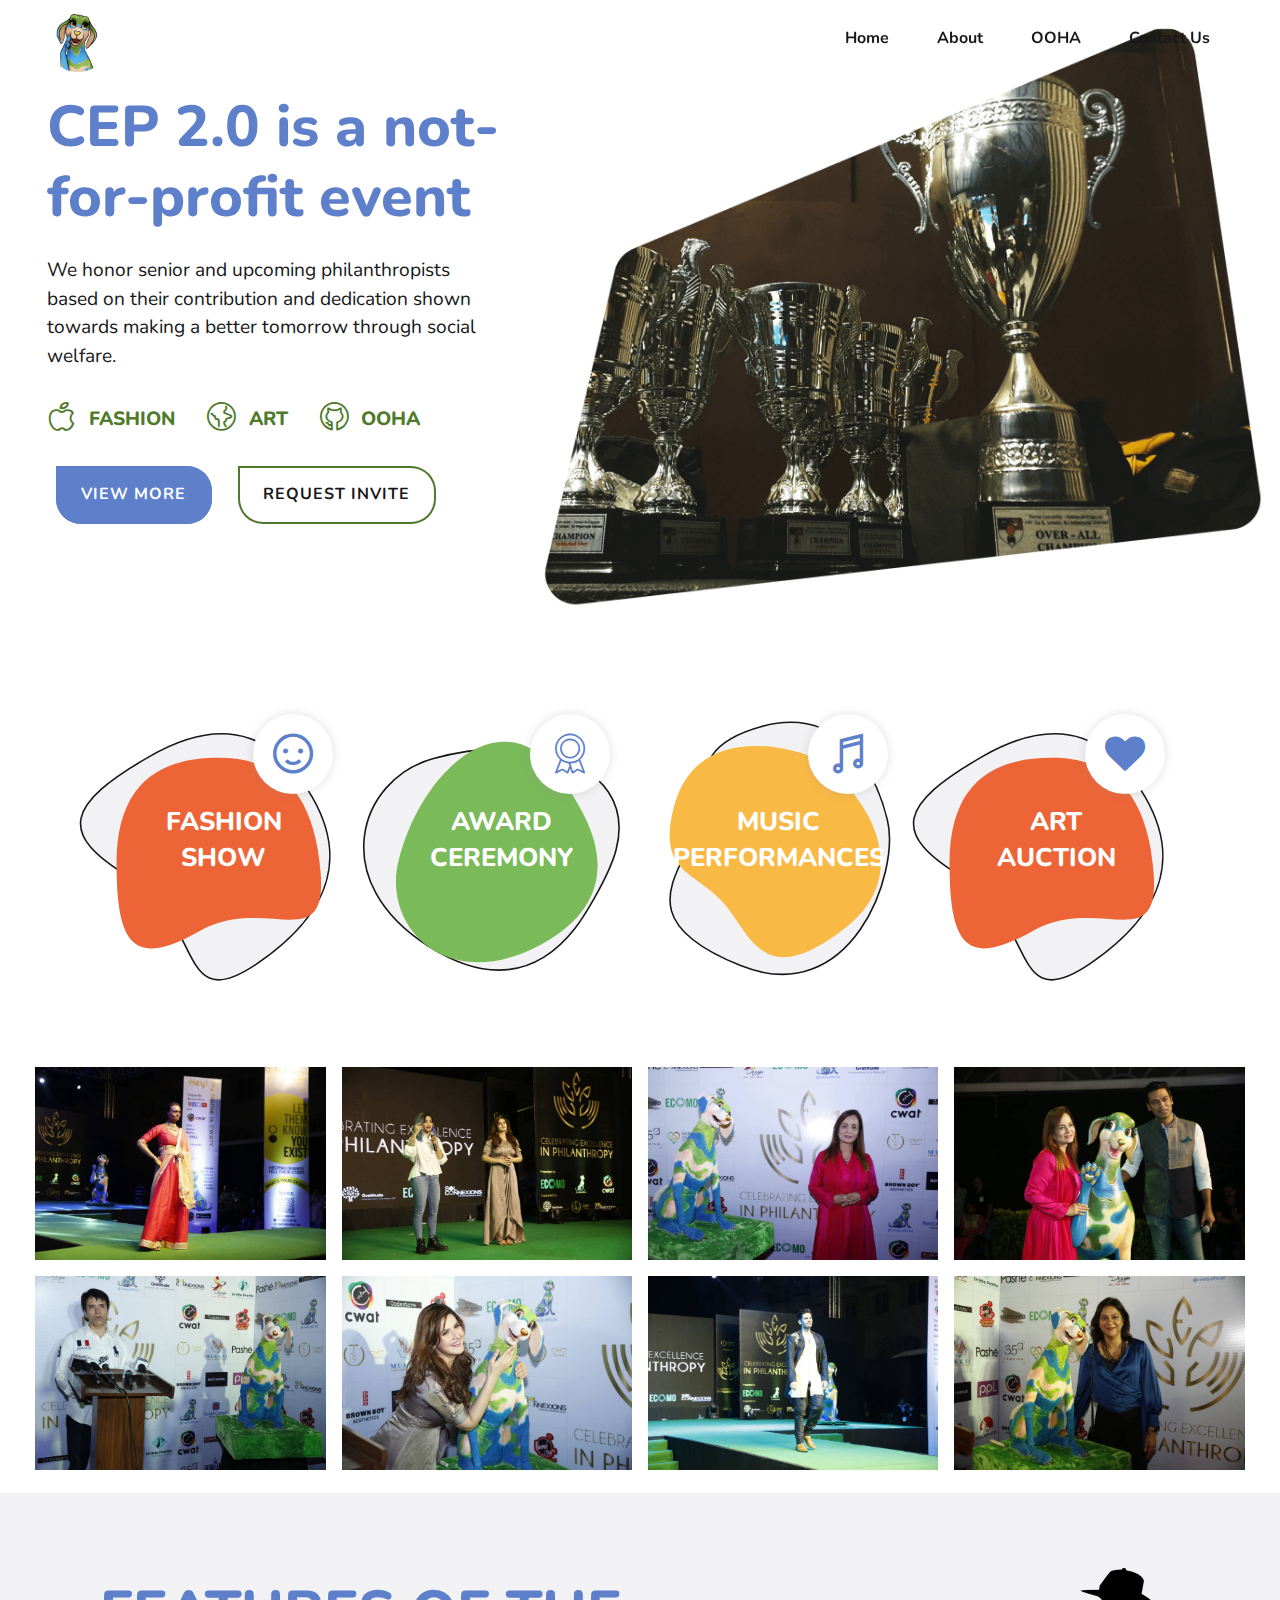
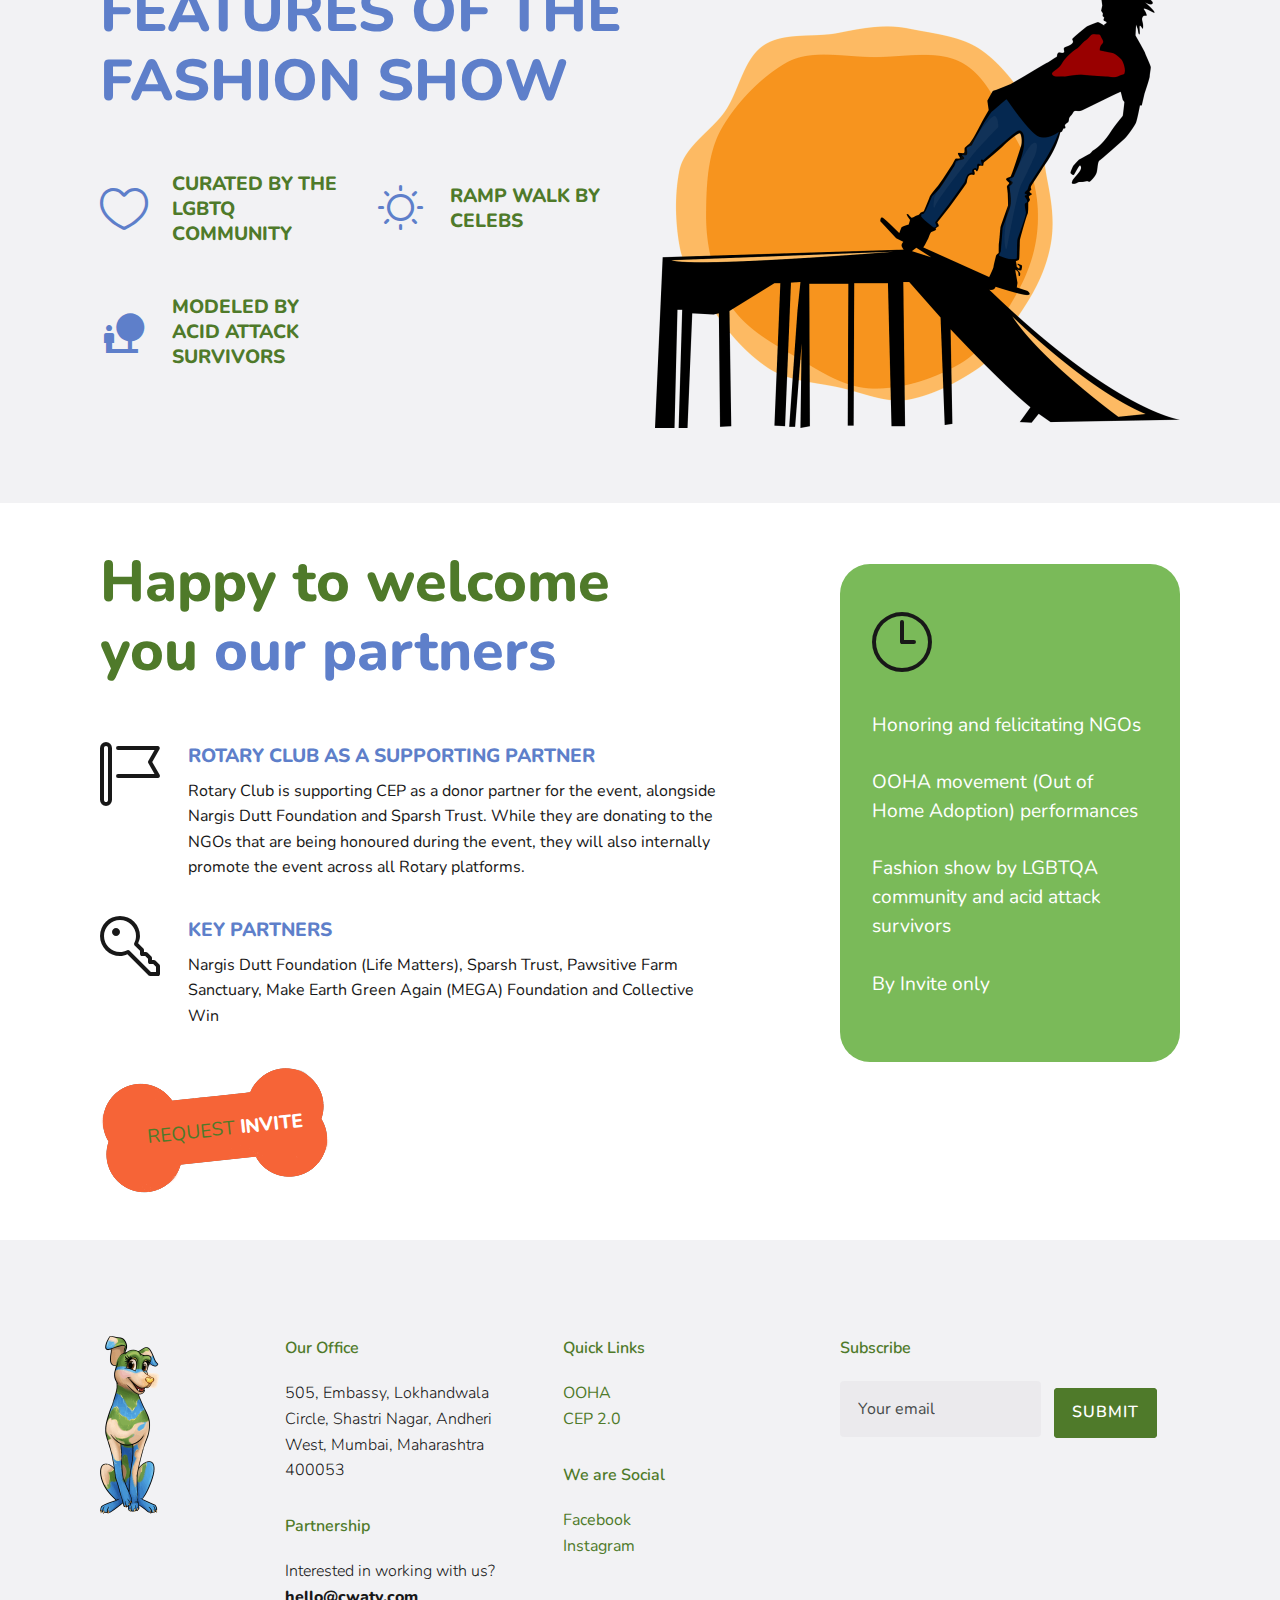
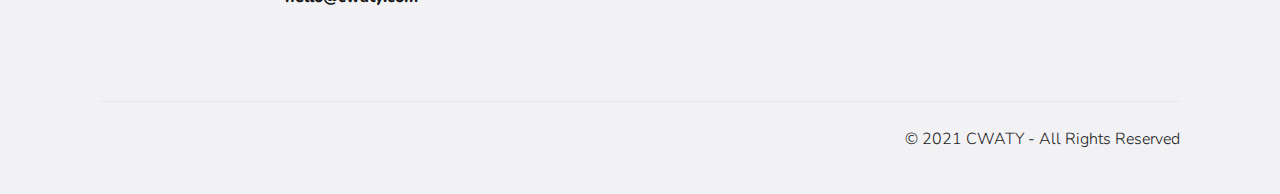
==== commit 24777e05: "version 1.2.0 revision 22nd april" ====
--- a/cep.html
+++ b/cep.html
@@ -12,8 +12,8 @@
   
   <title>CEP 2.0</title>
   <link rel="stylesheet" href="assets/web/assets/mobirise-icons2/mobirise2.css">
+  <link rel="stylesheet" href="assets/web/assets/mobirise-icons/mobirise-icons.css">
   <link rel="stylesheet" href="assets/web/assets/mobirise-icons-bold/mobirise-icons-bold.css">
-  <link rel="stylesheet" href="assets/web/assets/mobirise-icons/mobirise-icons.css">
   <link rel="stylesheet" href="assets/font-awesome/css/font-awesome.css">
   <link rel="stylesheet" href="assets/icon54-v2/style.css">
   <link rel="stylesheet" href="assets/bootstrap-material-design-font/css/material.css">
@@ -35,45 +35,7 @@
 </head>
 <body>
   
-  <section class="header1 petsm4_header1 cid-spIerRArIh" id="header1-q">
-
-	
-
-	
-
-	<div class="container-fluid">
-		<div class="row">
-			<div class="col-md-12 content align-left py-4 col-lg-5 ">
-				<h1 class="mbr-section-title align-left mbr-bold pb-3 mbr-fonts-style display-2">CEP 2.0 is a not-for-profit event&nbsp;</h1>
-				<p class="mbr-text pb-3 align-left mbr-fonts-style display-7">We honor senior and upcoming philanthropists based on their contribution and dedication shown towards making a better tomorrow through social welfare.</p>
-				<div class="align-wrap align-left">
-					<div class="icons-wrap">
-						<div class="icon-wrap">
-							<span class="mbr-iconfont mbrib-apple"></span>
-							<h3 class="icon-title mbr-bold mbr-fonts-style display-7">FASHION</h3>
-						</div>
-						<div class="icon-wrap">
-							<span class="mbr-iconfont mbrib-globe"></span>
-							<h3 class="icon-title mbr-bold mbr-fonts-style display-7">ART</h3>
-						</div>
-						<div class="icon-wrap">
-							<span class="mbr-iconfont mbrib-github"></span>
-							<h3 class="icon-title mbr-bold mbr-fonts-style display-7">OOHA</h3>
-						</div>
-					</div>
-				</div>
-				<div class="align-left mbr-section-btn"><a class="btn btn-md btn-success display-4" href="cep.html#features8-o">VIEW MORE</a> <a class="btn btn-md btn-primary-outline display-4" href="#" data-toggle="modal" data-target="#mbr-popup-l">REQUEST INVITE</a></div>
-			</div>
-			<div class="col-md-12 col-lg-7 img-col">
-				<div class="mbr-figure">
-					<img src="assets/images/bitmap-1565x1274.png" alt="">
-				</div>
-			</div>
-		</div>
-	</div>
-</section>
-
-<section class="menu cid-rGtWl2Qdmo" once="menu" id="menu1-j">
+  <section class="menu cid-rGtWl2Qdmo" once="menu" id="menu1-j">
 
     
 
@@ -110,75 +72,42 @@
     </nav>
 </section>
 
-<section class="footer1 conferencem4_footer1 cid-spF43gKbUT" once="footer" id="footer1-k">
-
-	
-
-	
-
-	<div class="container">
-		<div class="row justify-content-center">
-			<div class="col-md-6 wrap order-0 col-lg-2">
-				
-				<img class="logo__image" src="assets/images/happy-cwaty-min-120x356.png" alt="" title="">
-			</div>
-			<div class="col-md-6 wrap col-lg-3">
-				<div class="footer__content">
-					<h4 class="mbr-fonts-style mbr-semibold title__address display-4">Our Office</h4>
-					<p class="work__address mbr-fonts-style display-4">505, Embassy, Lokhandwala Circle, Shastri Nagar, Andheri West, Mumbai, Maharashtra 400053</p>
-				</div>
-				<div class="footer__content">
-					<h4 class="mbr-fonts-style mbr-semibold title__address display-4">Partnership</h4>
-					<p class="work__address mbr-fonts-style display-4">Interested in working with us?<br><strong>hello@cwaty.com</strong></p>
-				</div>
-			</div>
-			<div class="col-md-6 wrap col-lg-3">
-				<div class="footer__content">
-					<h4 class="mbr-fonts-style mbr-semibold title__address display-4">Quick Links</h4>
-					<p class="work__address mbr-fonts-style display-4"><a href="ooha.html" class="text-primary">OOHA</a><br><a href="cep.html" class="text-primary">CEP 2.0</a></p>
-				</div>
-				<div class="footer__content">
-					<h4 class="mbr-fonts-style mbr-semibold title__address display-4">We are Social&nbsp;</h4>
-					<p class="work__address mbr-fonts-style display-4"><a href="https://www.facebook.com/cwaty.official" class="text-primary" target="_blank">Facebook</a><br><a href="https://www.instagram.com/cwaty.official/" class="text-primary" target="_blank">Instagram</a></p>
-				</div>
-			</div>
-			<div class="col-md-6 wrap col-lg-4">
-				<div class="footer__content">
-					<h4 class="mbr-fonts-style mbr-semibold title__address display-4">Subscribe</h4>
-					<div class="subscribe__form" data-form-type="formoid">
-						<!---Formbuilder Form--->
-						<form action="https://mobirise.eu/" method="POST" class="mbr-form form-with-styler" data-form-title="Mobirise Form"><input type="hidden" name="email" data-form-email="true" value="6f2Oc+dfYm2kVPLdWxDBDD5j+4ZpAFbVoWHimSgq+Etivjv6vqBfpOpMlIgTJ9ZH/eWDExlQXinQzuLOSPQFWPCTT8mQnDXxuHeQ1p9Hj1iHNh6ge7/knIoWiHBzEfLH">
-							<div class="row">
-								<div hidden="hidden" data-form-alert="" class="alert alert-success col-12">Thanks for
-									filling out the form!</div>
-								<div hidden="hidden" data-form-alert-danger="" class="alert alert-danger col-12">
-								</div>
-							</div>
-							<div class="dragArea row">
-								<div class="form-group col-md-7  col-6" data-for="email">
-									<input type="email" name="email" placeholder="Your email" data-form-field="Email" required="required" class="form-control display-4" id="email-footer1-k">
-								</div>
-								<div class="col-md-5 col-6 input-group-btn"><button type="submit" class="btn btn-lg btn-primary display-4">SUBMIT</button></div>
-							</div>
-						</form>
-						<!---Formbuilder Form--->
+<section class="header1 petsm4_header1 cid-spIerRArIh" id="header1-q">
+
+	
+
+	
+
+	<div class="container-fluid">
+		<div class="row">
+			<div class="col-md-12 content align-left py-4 col-lg-5 ">
+				<h1 class="mbr-section-title align-left mbr-bold pb-3 mbr-fonts-style display-2">CEP 2.0 is a not-for-profit event&nbsp;</h1>
+				<p class="mbr-text pb-3 align-left mbr-fonts-style display-7">We honor senior and upcoming philanthropists based on their contribution and dedication shown towards making a better tomorrow through social welfare.</p>
+				<div class="align-wrap align-left">
+					<div class="icons-wrap">
+						<div class="icon-wrap">
+							<span class="mbr-iconfont mbrib-apple"></span>
+							<h3 class="icon-title mbr-bold mbr-fonts-style display-7">FASHION</h3>
+						</div>
+						<div class="icon-wrap">
+							<span class="mbr-iconfont mbrib-globe"></span>
+							<h3 class="icon-title mbr-bold mbr-fonts-style display-7">ART</h3>
+						</div>
+						<div class="icon-wrap">
+							<span class="mbr-iconfont mbrib-github"></span>
+							<h3 class="icon-title mbr-bold mbr-fonts-style display-7">OOHA</h3>
+						</div>
 					</div>
 				</div>
-			</div>
-
-		</div>
-		<div class="divider"></div>
-		<div class="row align-items-baseline">
-			<div class="col-md-6">
-				<p class="privacy mbr-fonts-style align-left display-4"></p>
-			</div>
-			<div class="col-md-6">
-				<p class="privacy mbr-fonts-style align-right display-4">
-					© 2021 CWATY - All Rights Reserved</p>
+				<div class="align-left mbr-section-btn"><a class="btn btn-md btn-success display-4" href="cep.html#features8-o">VIEW MORE</a> <a class="btn btn-md btn-primary-outline display-4" href="#" data-toggle="modal" data-target="#mbr-popup-l">REQUEST INVITE</a></div>
+			</div>
+			<div class="col-md-12 col-lg-7 img-col">
+				<div class="mbr-figure">
+					<img src="assets/images/bitmap-1565x1274.png" alt="">
+				</div>
 			</div>
 		</div>
 	</div>
-
 </section>
 
 <section class="features3 petsm4_features3 cid-spIenNcBtM" id="features3-n">
@@ -457,7 +386,7 @@
                             
 
                             <div class="form-wrapper" data-form-type="formoid">
-                                <form action="https://mobirise.eu/" method="POST" class="mbr-form form-with-styler" data-form-title="Mobirise Form"><input type="hidden" name="email" data-form-email="true" value="hrhxaSCohnpHQqqOSpfRs8HPHPMM5P/ak2NunjPh4AcK2Bsu5Oe0jxA75CL4A1BU0g5A8uWBPOejrk9OLtSk8/0JrWB0zh2A4uyE9SOLfMAYPoyrteY2eayqfVzNYjTY">
+                                <form action="https://mobirise.eu/" method="POST" class="mbr-form form-with-styler" data-form-title="Mobirise Form"><input type="hidden" name="email" data-form-email="true" value="iiixCtizubICWOF0/hOnULuzhVJ/t4z0Zotx691OGhPPA2wVtDjg8niQgE1uccsY6iz1JcJSa+z0kuSpYP5fRvVA+C8z/JiHLhxzJXRETLdPOiSMCYw2JJqjR3MaZhw6">
                                     <div class="container">
                                         <div class="row">
                                             <div hidden="hidden" data-form-alert="" class="alert alert-success col-12">Thanks for filling out the form!</div>
@@ -486,6 +415,77 @@
             </div>
         </div>
 
+<section class="footer1 conferencem4_footer1 cid-spF43gKbUT" once="footer" id="footer1-k">
+
+	
+
+	
+
+	<div class="container">
+		<div class="row justify-content-center">
+			<div class="col-md-6 wrap order-0 col-lg-2">
+				
+				<img class="logo__image" src="assets/images/happy-cwaty-min-120x356.png" alt="" title="">
+			</div>
+			<div class="col-md-6 wrap col-lg-3">
+				<div class="footer__content">
+					<h4 class="mbr-fonts-style mbr-semibold title__address display-4">Our Office</h4>
+					<p class="work__address mbr-fonts-style display-4">505, Embassy, Lokhandwala Circle, Shastri Nagar, Andheri West, Mumbai, Maharashtra 400053</p>
+				</div>
+				<div class="footer__content">
+					<h4 class="mbr-fonts-style mbr-semibold title__address display-4">Partnership</h4>
+					<p class="work__address mbr-fonts-style display-4">Interested in working with us?<br><strong>hello@cwaty.com</strong></p>
+				</div>
+			</div>
+			<div class="col-md-6 wrap col-lg-3">
+				<div class="footer__content">
+					<h4 class="mbr-fonts-style mbr-semibold title__address display-4">Quick Links</h4>
+					<p class="work__address mbr-fonts-style display-4"><a href="ooha.html" class="text-primary">OOHA</a><br><a href="cep.html" class="text-primary">CEP 2.0</a></p>
+				</div>
+				<div class="footer__content">
+					<h4 class="mbr-fonts-style mbr-semibold title__address display-4">We are Social&nbsp;</h4>
+					<p class="work__address mbr-fonts-style display-4"><a href="https://www.facebook.com/cwaty.official" class="text-primary" target="_blank">Facebook</a><br><a href="https://www.instagram.com/cwaty.official/" class="text-primary" target="_blank">Instagram</a></p>
+				</div>
+			</div>
+			<div class="col-md-6 wrap col-lg-4">
+				<div class="footer__content">
+					<h4 class="mbr-fonts-style mbr-semibold title__address display-4">Subscribe</h4>
+					<div class="subscribe__form" data-form-type="formoid">
+						<!---Formbuilder Form--->
+						<form action="https://mobirise.eu/" method="POST" class="mbr-form form-with-styler" data-form-title="Mobirise Form"><input type="hidden" name="email" data-form-email="true" value="ipXRz7aDIxGctEvrm+YkrN8IRANFs78GSiEwM3ztBXf0tItHsSmuH/qw9sI1aMrbe6T2CHAc1yxuOwQtn7Wr3EoZBXgOpcmqYfkmlansY9OFdyd4rVcnDVVvVTsh0+aS">
+							<div class="row">
+								<div hidden="hidden" data-form-alert="" class="alert alert-success col-12">Thanks for
+									filling out the form!</div>
+								<div hidden="hidden" data-form-alert-danger="" class="alert alert-danger col-12">
+								</div>
+							</div>
+							<div class="dragArea row">
+								<div class="form-group col-md-7  col-6" data-for="email">
+									<input type="email" name="email" placeholder="Your email" data-form-field="Email" required="required" class="form-control display-4" id="email-footer1-k">
+								</div>
+								<div class="col-md-5 col-6 input-group-btn"><button type="submit" class="btn btn-lg btn-primary display-4">SUBMIT</button></div>
+							</div>
+						</form>
+						<!---Formbuilder Form--->
+					</div>
+				</div>
+			</div>
+
+		</div>
+		<div class="divider"></div>
+		<div class="row align-items-baseline">
+			<div class="col-md-6">
+				<p class="privacy mbr-fonts-style align-left display-4"></p>
+			</div>
+			<div class="col-md-6">
+				<p class="privacy mbr-fonts-style align-right display-4">
+					© 2021 CWATY - All Rights Reserved</p>
+			</div>
+		</div>
+	</div>
+
+</section>
+
 
 <script src="assets/web/assets/jquery/jquery.min.js"></script>
   <script src="assets/popper/popper.min.js"></script>
--- a/assets/mobirise/css/mbr-additional.css
+++ b/assets/mobirise/css/mbr-additional.css
@@ -2039,6 +2039,61 @@
 .cid-rGtWoTEzKR H3 {
   color: #5e7fca;
 }
+.cid-svhozQ2XG6 {
+  padding-top: 15px;
+  padding-bottom: 15px;
+  background-color: #ffffff;
+}
+@media (min-width: 992px) {
+  .cid-svhozQ2XG6 .content {
+    max-width: 600px;
+    margin: auto;
+  }
+}
+@media (min-width: 767px) {
+  .cid-svhozQ2XG6 .content {
+    padding: 0 2rem;
+  }
+}
+.cid-svhozQ2XG6 .img-col {
+  padding: 0;
+  margin: auto 0;
+}
+@media (max-width: 992px) {
+  .cid-svhozQ2XG6 .content {
+    margin: auto;
+  }
+}
+.cid-svhozQ2XG6 li {
+  list-style: none;
+}
+.cid-svhozQ2XG6 .item-wrap {
+  display: flex;
+  -webkit-box-align: center;
+  align-items: center;
+  margin-bottom: 20px;
+}
+.cid-svhozQ2XG6 .item-wrap:hover .mbr-iconfont {
+  color: #181818 !important;
+}
+.cid-svhozQ2XG6 .mbr-iconfont {
+  font-size: 18px !important;
+  padding-right: 12px;
+  -webkit-transition: all 0.3s;
+  transition: all 0.3s;
+  font-weight: 900;
+  color: #7aba59 !important;
+}
+.cid-svhozQ2XG6 h4 {
+  margin: 0;
+}
+.cid-svhozQ2XG6 ul {
+  padding: 0;
+  margin: 0;
+}
+.cid-svhozQ2XG6 H2 {
+  color: #ed6436;
+}
 .cid-spF43gKbUT {
   padding-top: 6rem;
   padding-bottom: 2rem;
@@ -2391,6 +2446,286 @@
   max-width: 100%;
 }
 .cid-spIbyJRUjV .col-md-auto {
+  position: relative;
+  padding-right: 15px;
+  padding-left: 15px;
+  -ms-flex: 0 0 auto;
+  flex: 0 0 auto;
+  width: auto;
+  max-width: 100%;
+}
+.cid-svhpsWgb1u.popup-builder {
+  background-color: #ffffff;
+}
+.cid-svhpsWgb1u.popup-builder .modal {
+  position: relative;
+  display: block;
+  z-index: 1;
+}
+.cid-svhpsWgb1u.popup-builder .modal-dialog {
+  margin-top: 60px;
+  margin-bottom: 60px;
+}
+.cid-svhpsWgb1u .modal-content,
+.cid-svhpsWgb1u .modal-dialog {
+  height: auto;
+}
+.cid-svhpsWgb1u .form-wrapper .input-group-btn {
+  margin-right: auto;
+  margin-left: auto;
+}
+.cid-svhpsWgb1u .form-wrapper .input-group-btn .btn {
+  margin: 0 !important;
+}
+@media (min-width: 769px) {
+  .cid-svhpsWgb1u .form-wrapper .mbr-form .form-group,
+  .cid-svhpsWgb1u .form-wrapper .mbr-form .input-group-btn {
+    padding: 0 .5rem;
+  }
+}
+.cid-svhpsWgb1u .card-img {
+  width: 100%;
+  margin: auto;
+  border-radius: 0;
+}
+.cid-svhpsWgb1u .mbr-figure img {
+  display: block;
+  width: 100%;
+  -ms-flex-item-align: center;
+  -ms-grid-row-align: center;
+  -webkit-align-self: center;
+  align-self: center;
+}
+.cid-svhpsWgb1u .mbr-text {
+  text-align: center;
+}
+.cid-svhpsWgb1u .pt-0 {
+  padding-top: 0 !important;
+}
+.cid-svhpsWgb1u .pb-0 {
+  padding-bottom: 0 !important;
+}
+.cid-svhpsWgb1u .form-content {
+  -ms-flex-pack: center;
+  justify-content: center;
+  text-align: center;
+}
+.cid-svhpsWgb1u .mbr-overlay {
+  bottom: 0;
+  left: 0;
+  position: absolute;
+  right: 0;
+  top: 0;
+  z-index: 0;
+  pointer-events: none;
+}
+.cid-svhpsWgb1u .modal-open {
+  overflow: hidden;
+}
+.cid-svhpsWgb1u .modal-open .modal {
+  overflow-x: hidden;
+  overflow-y: auto;
+}
+.cid-svhpsWgb1u .modal {
+  position: fixed;
+  top: 0;
+  left: 0;
+  z-index: 1050;
+  display: none;
+  width: 100%;
+  height: 100%;
+  overflow: hidden;
+  outline: 0;
+}
+.cid-svhpsWgb1u .modal-dialog {
+  position: relative;
+  width: auto;
+  margin: .5rem;
+  pointer-events: none;
+}
+.cid-svhpsWgb1u .modal.fade .modal-dialog {
+  transition: transform 0.3s ease-out, -webkit-transform 0.3s ease-out;
+  -webkit-transform: translate(0, -50px);
+  transform: translate(0, -50px);
+}
+.cid-svhpsWgb1u .modal.show .modal-dialog {
+  -webkit-transform: none;
+  transform: none;
+}
+.cid-svhpsWgb1u .modal-dialog-centered {
+  display: flex;
+  -ms-flex-align: center;
+  align-items: center;
+  min-height: calc(100% - (.5rem * 2));
+}
+.cid-svhpsWgb1u .modal-dialog-centered::before {
+  display: block;
+  height: calc(100vh - (.5rem * 2));
+  content: "";
+}
+.cid-svhpsWgb1u .modal-content {
+  background: #ffffff;
+  position: relative;
+  display: flex;
+  -ms-flex-direction: column;
+  flex-direction: column;
+  width: 100%;
+  pointer-events: auto;
+  background-clip: padding-box;
+  border: none;
+  outline: 0;
+  -webkit-box-shadow: 0 10px 40px 0 rgba(0, 0, 0, 0.2);
+  box-shadow: 0 10px 40px 0 rgba(0, 0, 0, 0.2);
+}
+.cid-svhpsWgb1u .modal-backdrop {
+  position: fixed;
+  top: 0;
+  left: 0;
+  z-index: 1040;
+  width: 100vw;
+  height: 100vh;
+  background-color: #000;
+}
+.cid-svhpsWgb1u .modal-backdrop.fade {
+  opacity: 0;
+}
+.cid-svhpsWgb1u .modal-backdrop.show {
+  opacity: .5;
+}
+.cid-svhpsWgb1u .modal-header {
+  display: flex;
+  -ms-flex-align: start;
+  align-items: flex-start;
+  -ms-flex-pack: justify;
+  justify-content: space-between;
+  padding: 1rem;
+  border-bottom: none;
+}
+.cid-svhpsWgb1u .modal-header .close {
+  position: absolute;
+  top: auto;
+  right: 1rem;
+  margin: -1rem -1rem -1rem auto;
+  padding: 1rem;
+  opacity: .75;
+}
+.cid-svhpsWgb1u .modal-header .close:hover {
+  opacity: 1;
+}
+.cid-svhpsWgb1u .modal-header .close:focus {
+  outline: none;
+}
+.cid-svhpsWgb1u .modal-title {
+  line-height: 1.5;
+  width: 100%;
+  margin: 0;
+  text-align: center;
+}
+.cid-svhpsWgb1u .modal-body {
+  position: relative;
+  -ms-flex: 1 1 auto;
+  flex: 1 1 auto;
+  padding: 1rem;
+  min-height: 100%;
+}
+.cid-svhpsWgb1u .modal-footer {
+  display: flex;
+  -ms-flex-align: center;
+  align-items: center;
+  -ms-flex-pack: center;
+  justify-content: center;
+  padding: 1rem;
+  border-top: none;
+  text-align: center;
+}
+.cid-svhpsWgb1u .modal-scrollbar-measure {
+  position: absolute;
+  top: -9999px;
+  width: 50px;
+  height: 50px;
+  overflow: scroll;
+}
+@media (min-width: 576px) {
+  .cid-svhpsWgb1u .modal-dialog {
+    max-width: 500px;
+    margin: 1.75rem auto;
+  }
+  .cid-svhpsWgb1u .modal-dialog-centered {
+    min-height: calc(100% - (1.75rem * 2));
+  }
+  .cid-svhpsWgb1u .modal-dialog-centered::before {
+    height: calc(100vh - (1.75rem * 2));
+  }
+  .cid-svhpsWgb1u .modal-sm {
+    max-width: 300px;
+  }
+  .cid-svhpsWgb1u .container {
+    max-width: 540px;
+  }
+}
+@media (min-width: 992px) {
+  .cid-svhpsWgb1u .modal-lg,
+  .cid-svhpsWgb1u .modal-xl {
+    max-width: 800px;
+  }
+  .cid-svhpsWgb1u .container {
+    max-width: 960px;
+  }
+}
+@media (min-width: 1200px) {
+  .cid-svhpsWgb1u .modal-xl {
+    max-width: 1140px;
+  }
+  .cid-svhpsWgb1u .container {
+    max-width: 1140px;
+  }
+}
+.cid-svhpsWgb1u .container {
+  width: 100%;
+  padding-right: 15px;
+  padding-left: 15px;
+  margin-right: auto;
+  margin-left: auto;
+}
+@media (min-width: 768px) {
+  .cid-svhpsWgb1u .container {
+    max-width: 720px;
+  }
+}
+.cid-svhpsWgb1u .row {
+  display: flex;
+  -ms-flex-wrap: wrap;
+  flex-wrap: wrap;
+  margin-right: -15px;
+  margin-left: -15px;
+}
+.cid-svhpsWgb1u .col-md-4 {
+  position: relative;
+  width: 100%;
+  padding-right: 15px;
+  padding-left: 15px;
+  -ms-flex: 0 0 33.333333%;
+  flex: 0 0 33.333333%;
+  max-width: 33.333333%;
+}
+.cid-svhpsWgb1u .form-group {
+  margin-bottom: 1rem;
+}
+.cid-svhpsWgb1u .form-control {
+  display: block;
+  width: 100%;
+  font-size: 1rem;
+  font-weight: 400;
+  line-height: 1.5;
+}
+.cid-svhpsWgb1u .col {
+  -ms-flex-preferred-size: 0;
+  flex-basis: 0;
+  -ms-flex-positive: 1;
+  flex-grow: 1;
+  max-width: 100%;
+}
+.cid-svhpsWgb1u .col-md-auto {
   position: relative;
   padding-right: 15px;
   padding-left: 15px;
--- a/assets/mobirise/css/mbr-additional.css
+++ b/assets/mobirise/css/mbr-additional.css
@@ -2039,6 +2039,61 @@
 .cid-rGtWoTEzKR H3 {
   color: #5e7fca;
 }
+.cid-svhozQ2XG6 {
+  padding-top: 15px;
+  padding-bottom: 15px;
+  background-color: #ffffff;
+}
+@media (min-width: 992px) {
+  .cid-svhozQ2XG6 .content {
+    max-width: 600px;
+    margin: auto;
+  }
+}
+@media (min-width: 767px) {
+  .cid-svhozQ2XG6 .content {
+    padding: 0 2rem;
+  }
+}
+.cid-svhozQ2XG6 .img-col {
+  padding: 0;
+  margin: auto 0;
+}
+@media (max-width: 992px) {
+  .cid-svhozQ2XG6 .content {
+    margin: auto;
+  }
+}
+.cid-svhozQ2XG6 li {
+  list-style: none;
+}
+.cid-svhozQ2XG6 .item-wrap {
+  display: flex;
+  -webkit-box-align: center;
+  align-items: center;
+  margin-bottom: 20px;
+}
+.cid-svhozQ2XG6 .item-wrap:hover .mbr-iconfont {
+  color: #181818 !important;
+}
+.cid-svhozQ2XG6 .mbr-iconfont {
+  font-size: 18px !important;
+  padding-right: 12px;
+  -webkit-transition: all 0.3s;
+  transition: all 0.3s;
+  font-weight: 900;
+  color: #7aba59 !important;
+}
+.cid-svhozQ2XG6 h4 {
+  margin: 0;
+}
+.cid-svhozQ2XG6 ul {
+  padding: 0;
+  margin: 0;
+}
+.cid-svhozQ2XG6 H2 {
+  color: #ed6436;
+}
 .cid-spF43gKbUT {
   padding-top: 6rem;
   padding-bottom: 2rem;
@@ -2391,6 +2446,286 @@
   max-width: 100%;
 }
 .cid-spIbyJRUjV .col-md-auto {
+  position: relative;
+  padding-right: 15px;
+  padding-left: 15px;
+  -ms-flex: 0 0 auto;
+  flex: 0 0 auto;
+  width: auto;
+  max-width: 100%;
+}
+.cid-svhpsWgb1u.popup-builder {
+  background-color: #ffffff;
+}
+.cid-svhpsWgb1u.popup-builder .modal {
+  position: relative;
+  display: block;
+  z-index: 1;
+}
+.cid-svhpsWgb1u.popup-builder .modal-dialog {
+  margin-top: 60px;
+  margin-bottom: 60px;
+}
+.cid-svhpsWgb1u .modal-content,
+.cid-svhpsWgb1u .modal-dialog {
+  height: auto;
+}
+.cid-svhpsWgb1u .form-wrapper .input-group-btn {
+  margin-right: auto;
+  margin-left: auto;
+}
+.cid-svhpsWgb1u .form-wrapper .input-group-btn .btn {
+  margin: 0 !important;
+}
+@media (min-width: 769px) {
+  .cid-svhpsWgb1u .form-wrapper .mbr-form .form-group,
+  .cid-svhpsWgb1u .form-wrapper .mbr-form .input-group-btn {
+    padding: 0 .5rem;
+  }
+}
+.cid-svhpsWgb1u .card-img {
+  width: 100%;
+  margin: auto;
+  border-radius: 0;
+}
+.cid-svhpsWgb1u .mbr-figure img {
+  display: block;
+  width: 100%;
+  -ms-flex-item-align: center;
+  -ms-grid-row-align: center;
+  -webkit-align-self: center;
+  align-self: center;
+}
+.cid-svhpsWgb1u .mbr-text {
+  text-align: center;
+}
+.cid-svhpsWgb1u .pt-0 {
+  padding-top: 0 !important;
+}
+.cid-svhpsWgb1u .pb-0 {
+  padding-bottom: 0 !important;
+}
+.cid-svhpsWgb1u .form-content {
+  -ms-flex-pack: center;
+  justify-content: center;
+  text-align: center;
+}
+.cid-svhpsWgb1u .mbr-overlay {
+  bottom: 0;
+  left: 0;
+  position: absolute;
+  right: 0;
+  top: 0;
+  z-index: 0;
+  pointer-events: none;
+}
+.cid-svhpsWgb1u .modal-open {
+  overflow: hidden;
+}
+.cid-svhpsWgb1u .modal-open .modal {
+  overflow-x: hidden;
+  overflow-y: auto;
+}
+.cid-svhpsWgb1u .modal {
+  position: fixed;
+  top: 0;
+  left: 0;
+  z-index: 1050;
+  display: none;
+  width: 100%;
+  height: 100%;
+  overflow: hidden;
+  outline: 0;
+}
+.cid-svhpsWgb1u .modal-dialog {
+  position: relative;
+  width: auto;
+  margin: .5rem;
+  pointer-events: none;
+}
+.cid-svhpsWgb1u .modal.fade .modal-dialog {
+  transition: transform 0.3s ease-out, -webkit-transform 0.3s ease-out;
+  -webkit-transform: translate(0, -50px);
+  transform: translate(0, -50px);
+}
+.cid-svhpsWgb1u .modal.show .modal-dialog {
+  -webkit-transform: none;
+  transform: none;
+}
+.cid-svhpsWgb1u .modal-dialog-centered {
+  display: flex;
+  -ms-flex-align: center;
+  align-items: center;
+  min-height: calc(100% - (.5rem * 2));
+}
+.cid-svhpsWgb1u .modal-dialog-centered::before {
+  display: block;
+  height: calc(100vh - (.5rem * 2));
+  content: "";
+}
+.cid-svhpsWgb1u .modal-content {
+  background: #ffffff;
+  position: relative;
+  display: flex;
+  -ms-flex-direction: column;
+  flex-direction: column;
+  width: 100%;
+  pointer-events: auto;
+  background-clip: padding-box;
+  border: none;
+  outline: 0;
+  -webkit-box-shadow: 0 10px 40px 0 rgba(0, 0, 0, 0.2);
+  box-shadow: 0 10px 40px 0 rgba(0, 0, 0, 0.2);
+}
+.cid-svhpsWgb1u .modal-backdrop {
+  position: fixed;
+  top: 0;
+  left: 0;
+  z-index: 1040;
+  width: 100vw;
+  height: 100vh;
+  background-color: #000;
+}
+.cid-svhpsWgb1u .modal-backdrop.fade {
+  opacity: 0;
+}
+.cid-svhpsWgb1u .modal-backdrop.show {
+  opacity: .5;
+}
+.cid-svhpsWgb1u .modal-header {
+  display: flex;
+  -ms-flex-align: start;
+  align-items: flex-start;
+  -ms-flex-pack: justify;
+  justify-content: space-between;
+  padding: 1rem;
+  border-bottom: none;
+}
+.cid-svhpsWgb1u .modal-header .close {
+  position: absolute;
+  top: auto;
+  right: 1rem;
+  margin: -1rem -1rem -1rem auto;
+  padding: 1rem;
+  opacity: .75;
+}
+.cid-svhpsWgb1u .modal-header .close:hover {
+  opacity: 1;
+}
+.cid-svhpsWgb1u .modal-header .close:focus {
+  outline: none;
+}
+.cid-svhpsWgb1u .modal-title {
+  line-height: 1.5;
+  width: 100%;
+  margin: 0;
+  text-align: center;
+}
+.cid-svhpsWgb1u .modal-body {
+  position: relative;
+  -ms-flex: 1 1 auto;
+  flex: 1 1 auto;
+  padding: 1rem;
+  min-height: 100%;
+}
+.cid-svhpsWgb1u .modal-footer {
+  display: flex;
+  -ms-flex-align: center;
+  align-items: center;
+  -ms-flex-pack: center;
+  justify-content: center;
+  padding: 1rem;
+  border-top: none;
+  text-align: center;
+}
+.cid-svhpsWgb1u .modal-scrollbar-measure {
+  position: absolute;
+  top: -9999px;
+  width: 50px;
+  height: 50px;
+  overflow: scroll;
+}
+@media (min-width: 576px) {
+  .cid-svhpsWgb1u .modal-dialog {
+    max-width: 500px;
+    margin: 1.75rem auto;
+  }
+  .cid-svhpsWgb1u .modal-dialog-centered {
+    min-height: calc(100% - (1.75rem * 2));
+  }
+  .cid-svhpsWgb1u .modal-dialog-centered::before {
+    height: calc(100vh - (1.75rem * 2));
+  }
+  .cid-svhpsWgb1u .modal-sm {
+    max-width: 300px;
+  }
+  .cid-svhpsWgb1u .container {
+    max-width: 540px;
+  }
+}
+@media (min-width: 992px) {
+  .cid-svhpsWgb1u .modal-lg,
+  .cid-svhpsWgb1u .modal-xl {
+    max-width: 800px;
+  }
+  .cid-svhpsWgb1u .container {
+    max-width: 960px;
+  }
+}
+@media (min-width: 1200px) {
+  .cid-svhpsWgb1u .modal-xl {
+    max-width: 1140px;
+  }
+  .cid-svhpsWgb1u .container {
+    max-width: 1140px;
+  }
+}
+.cid-svhpsWgb1u .container {
+  width: 100%;
+  padding-right: 15px;
+  padding-left: 15px;
+  margin-right: auto;
+  margin-left: auto;
+}
+@media (min-width: 768px) {
+  .cid-svhpsWgb1u .container {
+    max-width: 720px;
+  }
+}
+.cid-svhpsWgb1u .row {
+  display: flex;
+  -ms-flex-wrap: wrap;
+  flex-wrap: wrap;
+  margin-right: -15px;
+  margin-left: -15px;
+}
+.cid-svhpsWgb1u .col-md-4 {
+  position: relative;
+  width: 100%;
+  padding-right: 15px;
+  padding-left: 15px;
+  -ms-flex: 0 0 33.333333%;
+  flex: 0 0 33.333333%;
+  max-width: 33.333333%;
+}
+.cid-svhpsWgb1u .form-group {
+  margin-bottom: 1rem;
+}
+.cid-svhpsWgb1u .form-control {
+  display: block;
+  width: 100%;
+  font-size: 1rem;
+  font-weight: 400;
+  line-height: 1.5;
+}
+.cid-svhpsWgb1u .col {
+  -ms-flex-preferred-size: 0;
+  flex-basis: 0;
+  -ms-flex-positive: 1;
+  flex-grow: 1;
+  max-width: 100%;
+}
+.cid-svhpsWgb1u .col-md-auto {
   position: relative;
   padding-right: 15px;
   padding-left: 15px;
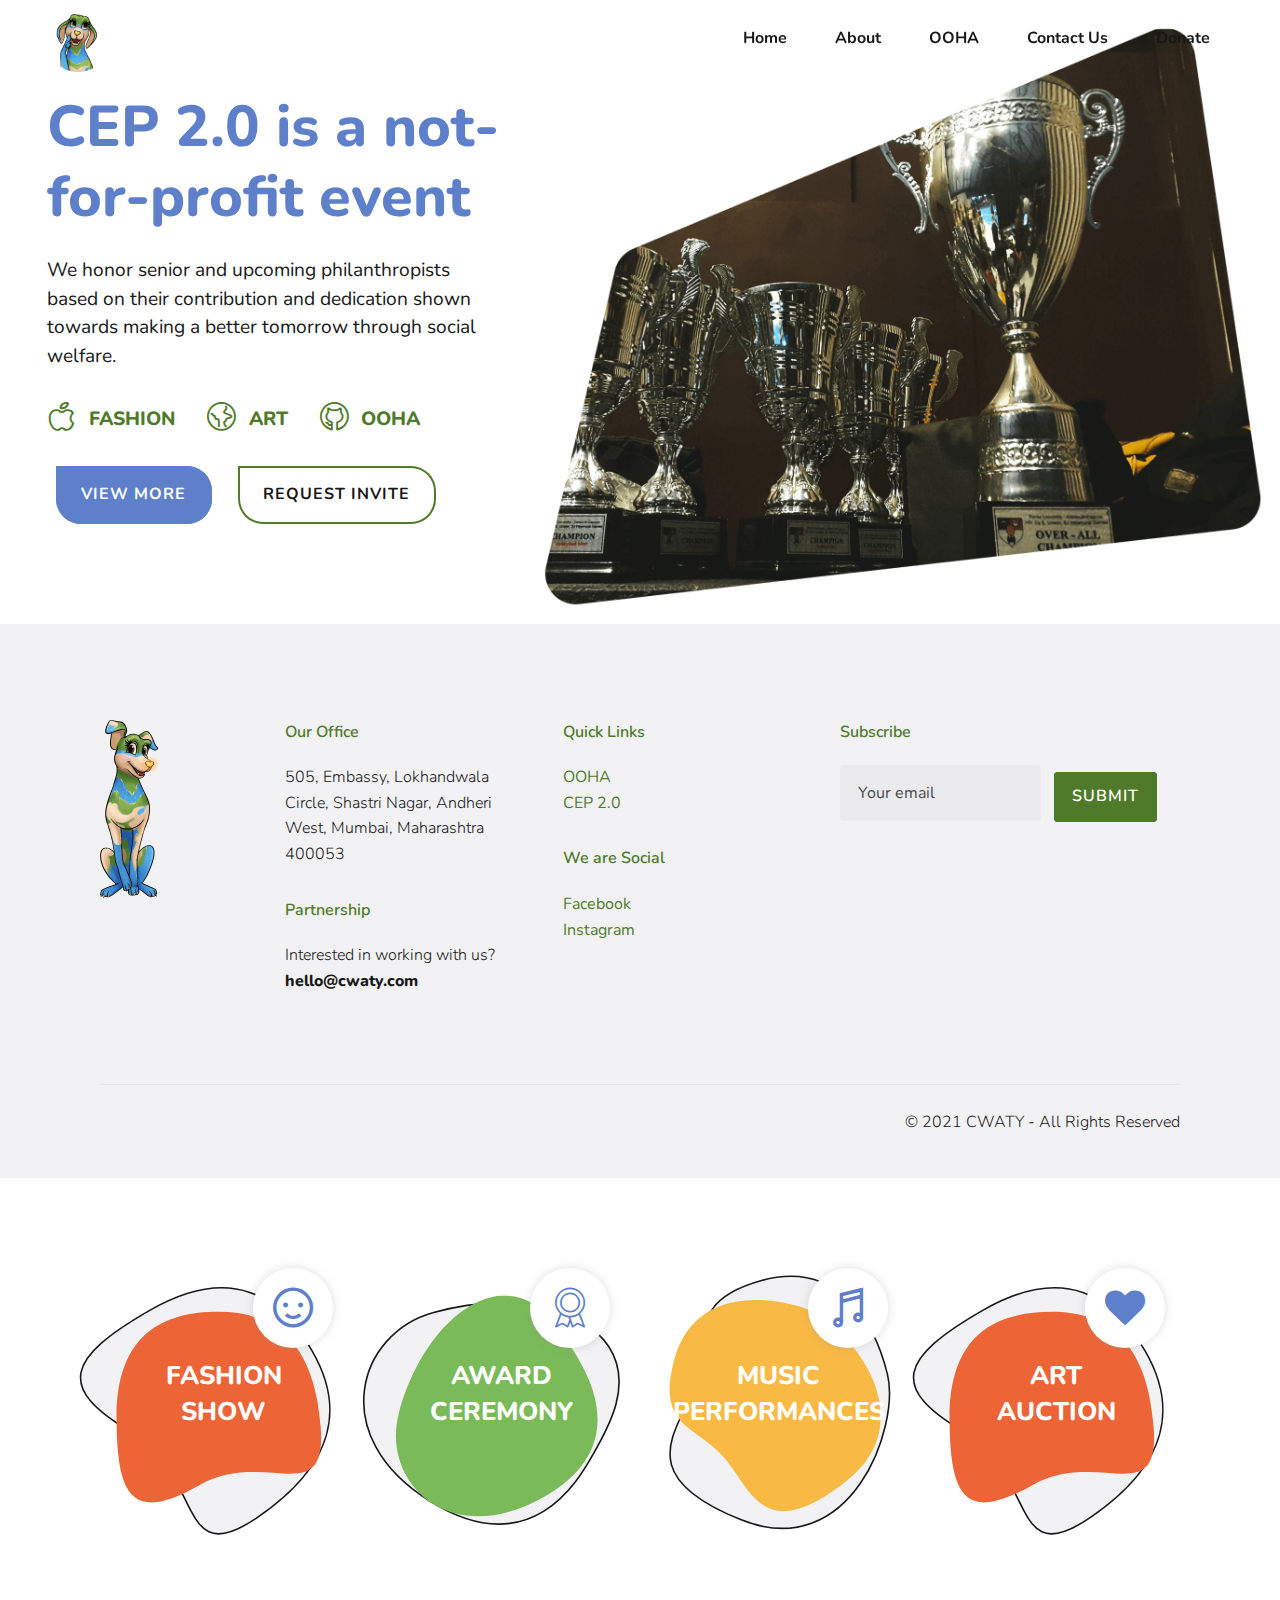
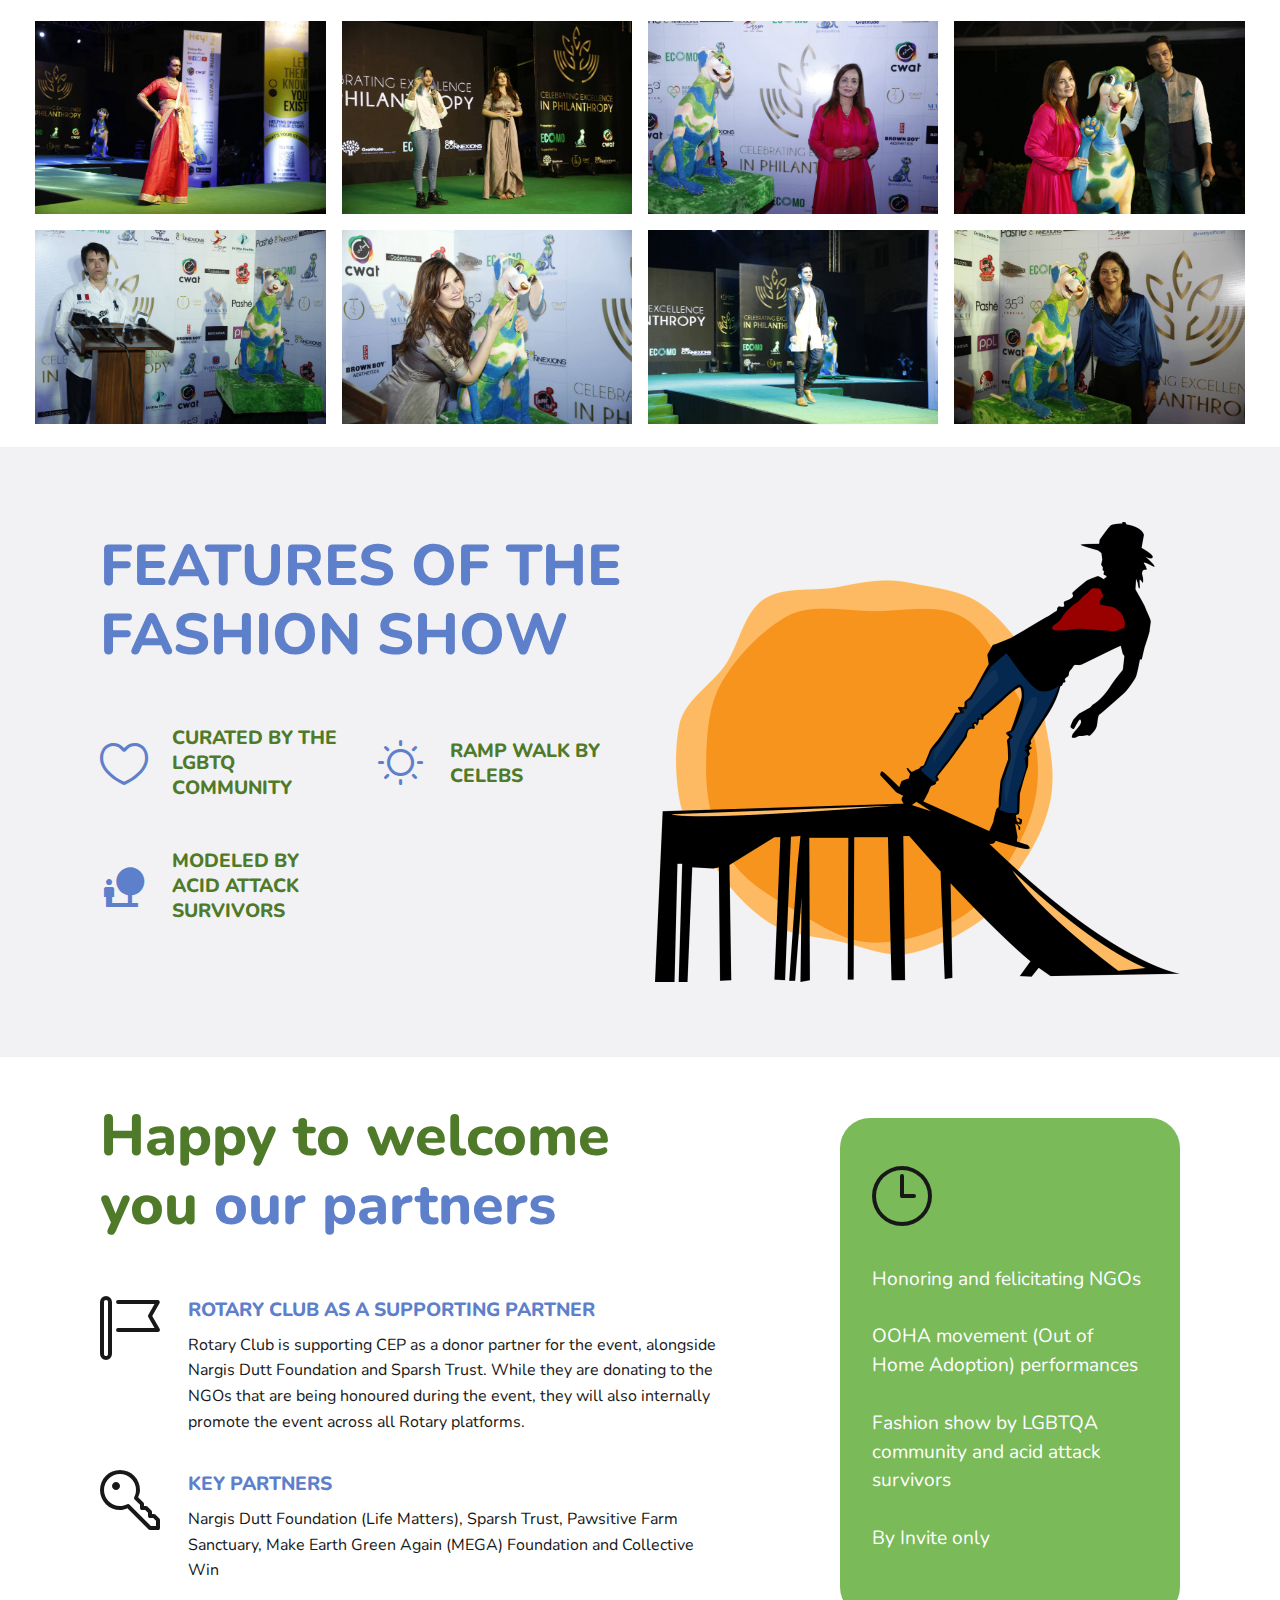
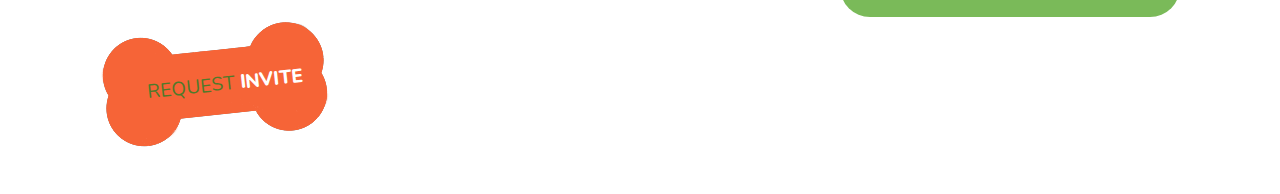
==== commit baa4b0d3: "v 1.2.1" ====
--- a/cep.html
+++ b/cep.html
@@ -12,8 +12,8 @@
   
   <title>CEP 2.0</title>
   <link rel="stylesheet" href="assets/web/assets/mobirise-icons2/mobirise2.css">
+  <link rel="stylesheet" href="assets/web/assets/mobirise-icons-bold/mobirise-icons-bold.css">
   <link rel="stylesheet" href="assets/web/assets/mobirise-icons/mobirise-icons.css">
-  <link rel="stylesheet" href="assets/web/assets/mobirise-icons-bold/mobirise-icons-bold.css">
   <link rel="stylesheet" href="assets/font-awesome/css/font-awesome.css">
   <link rel="stylesheet" href="assets/icon54-v2/style.css">
   <link rel="stylesheet" href="assets/bootstrap-material-design-font/css/material.css">
@@ -35,7 +35,45 @@
 </head>
 <body>
   
-  <section class="menu cid-rGtWl2Qdmo" once="menu" id="menu1-j">
+  <section class="header1 petsm4_header1 cid-spIerRArIh" id="header1-q">
+
+	
+
+	
+
+	<div class="container-fluid">
+		<div class="row">
+			<div class="col-md-12 content align-left py-4 col-lg-5 ">
+				<h1 class="mbr-section-title align-left mbr-bold pb-3 mbr-fonts-style display-2">CEP 2.0 is a not-for-profit event&nbsp;</h1>
+				<p class="mbr-text pb-3 align-left mbr-fonts-style display-7">We honor senior and upcoming philanthropists based on their contribution and dedication shown towards making a better tomorrow through social welfare.</p>
+				<div class="align-wrap align-left">
+					<div class="icons-wrap">
+						<div class="icon-wrap">
+							<span class="mbr-iconfont mbrib-apple"></span>
+							<h3 class="icon-title mbr-bold mbr-fonts-style display-7">FASHION</h3>
+						</div>
+						<div class="icon-wrap">
+							<span class="mbr-iconfont mbrib-globe"></span>
+							<h3 class="icon-title mbr-bold mbr-fonts-style display-7">ART</h3>
+						</div>
+						<div class="icon-wrap">
+							<span class="mbr-iconfont mbrib-github"></span>
+							<h3 class="icon-title mbr-bold mbr-fonts-style display-7">OOHA</h3>
+						</div>
+					</div>
+				</div>
+				<div class="align-left mbr-section-btn"><a class="btn btn-md btn-success display-4" href="cep.html#features8-o">VIEW MORE</a> <a class="btn btn-md btn-primary-outline display-4" href="#" data-toggle="modal" data-target="#mbr-popup-l">REQUEST INVITE</a></div>
+			</div>
+			<div class="col-md-12 col-lg-7 img-col">
+				<div class="mbr-figure">
+					<img src="assets/images/bitmap-1565x1274.png" alt="">
+				</div>
+			</div>
+		</div>
+	</div>
+</section>
+
+<section class="menu cid-rGtWl2Qdmo" once="menu" id="menu1-j">
 
     
 
@@ -64,7 +102,7 @@
                             Home</a>
                     </li><li class="nav-item"><a class="nav-link link text-black text-primary display-4" href="index.html#content2-3" aria-expanded="false">About</a></li><li class="nav-item"><a class="nav-link link text-black text-primary display-4" href="ooha.html">
                             OOHA</a></li><li class="nav-item"><a class="nav-link link text-black text-primary display-4" href="worldngo.html#form3-1h" aria-expanded="false">
-                            Contact Us</a></li></ul>
+                            Contact Us</a></li><li class="nav-item"><a class="nav-link link text-black text-primary display-4" href="index.html#content2-1j" aria-expanded="false">Donate</a></li></ul>
                 
                 
             </div>
@@ -72,42 +110,75 @@
     </nav>
 </section>
 
-<section class="header1 petsm4_header1 cid-spIerRArIh" id="header1-q">
-
-	
-
-	
-
-	<div class="container-fluid">
-		<div class="row">
-			<div class="col-md-12 content align-left py-4 col-lg-5 ">
-				<h1 class="mbr-section-title align-left mbr-bold pb-3 mbr-fonts-style display-2">CEP 2.0 is a not-for-profit event&nbsp;</h1>
-				<p class="mbr-text pb-3 align-left mbr-fonts-style display-7">We honor senior and upcoming philanthropists based on their contribution and dedication shown towards making a better tomorrow through social welfare.</p>
-				<div class="align-wrap align-left">
-					<div class="icons-wrap">
-						<div class="icon-wrap">
-							<span class="mbr-iconfont mbrib-apple"></span>
-							<h3 class="icon-title mbr-bold mbr-fonts-style display-7">FASHION</h3>
-						</div>
-						<div class="icon-wrap">
-							<span class="mbr-iconfont mbrib-globe"></span>
-							<h3 class="icon-title mbr-bold mbr-fonts-style display-7">ART</h3>
-						</div>
-						<div class="icon-wrap">
-							<span class="mbr-iconfont mbrib-github"></span>
-							<h3 class="icon-title mbr-bold mbr-fonts-style display-7">OOHA</h3>
-						</div>
+<section class="footer1 conferencem4_footer1 cid-spF43gKbUT" once="footer" id="footer1-k">
+
+	
+
+	
+
+	<div class="container">
+		<div class="row justify-content-center">
+			<div class="col-md-6 wrap order-0 col-lg-2">
+				
+				<img class="logo__image" src="assets/images/happy-cwaty-min-120x356.png" alt="" title="">
+			</div>
+			<div class="col-md-6 wrap col-lg-3">
+				<div class="footer__content">
+					<h4 class="mbr-fonts-style mbr-semibold title__address display-4">Our Office</h4>
+					<p class="work__address mbr-fonts-style display-4">505, Embassy, Lokhandwala Circle, Shastri Nagar, Andheri West, Mumbai, Maharashtra 400053</p>
+				</div>
+				<div class="footer__content">
+					<h4 class="mbr-fonts-style mbr-semibold title__address display-4">Partnership</h4>
+					<p class="work__address mbr-fonts-style display-4">Interested in working with us?<br><strong>hello@cwaty.com</strong></p>
+				</div>
+			</div>
+			<div class="col-md-6 wrap col-lg-3">
+				<div class="footer__content">
+					<h4 class="mbr-fonts-style mbr-semibold title__address display-4">Quick Links</h4>
+					<p class="work__address mbr-fonts-style display-4"><a href="ooha.html" class="text-primary">OOHA</a><br><a href="cep.html" class="text-primary">CEP 2.0</a></p>
+				</div>
+				<div class="footer__content">
+					<h4 class="mbr-fonts-style mbr-semibold title__address display-4">We are Social&nbsp;</h4>
+					<p class="work__address mbr-fonts-style display-4"><a href="https://www.facebook.com/cwaty.official" class="text-primary" target="_blank">Facebook</a><br><a href="https://www.instagram.com/cwaty.official/" class="text-primary" target="_blank">Instagram</a></p>
+				</div>
+			</div>
+			<div class="col-md-6 wrap col-lg-4">
+				<div class="footer__content">
+					<h4 class="mbr-fonts-style mbr-semibold title__address display-4">Subscribe</h4>
+					<div class="subscribe__form" data-form-type="formoid">
+						<!---Formbuilder Form--->
+						<form action="https://mobirise.eu/" method="POST" class="mbr-form form-with-styler" data-form-title="Mobirise Form"><input type="hidden" name="email" data-form-email="true" value="lj4iA+YF4B/zte21h/IsMON3sLc+wQ3b94jpZq5RDybVuFhbEz+Rb/D5gsQOxN0FHL/gMB34iO0dPL6FQYFW/oCDOhxdRZu+eoRU+eu2RQVEcp/1xBIQpJixxj+XI9Kh">
+							<div class="row">
+								<div hidden="hidden" data-form-alert="" class="alert alert-success col-12">Thanks for
+									filling out the form!</div>
+								<div hidden="hidden" data-form-alert-danger="" class="alert alert-danger col-12">
+								</div>
+							</div>
+							<div class="dragArea row">
+								<div class="form-group col-md-7  col-6" data-for="email">
+									<input type="email" name="email" placeholder="Your email" data-form-field="Email" required="required" class="form-control display-4" id="email-footer1-k">
+								</div>
+								<div class="col-md-5 col-6 input-group-btn"><button type="submit" class="btn btn-lg btn-primary display-4">SUBMIT</button></div>
+							</div>
+						</form>
+						<!---Formbuilder Form--->
 					</div>
 				</div>
-				<div class="align-left mbr-section-btn"><a class="btn btn-md btn-success display-4" href="cep.html#features8-o">VIEW MORE</a> <a class="btn btn-md btn-primary-outline display-4" href="#" data-toggle="modal" data-target="#mbr-popup-l">REQUEST INVITE</a></div>
-			</div>
-			<div class="col-md-12 col-lg-7 img-col">
-				<div class="mbr-figure">
-					<img src="assets/images/bitmap-1565x1274.png" alt="">
-				</div>
+			</div>
+
+		</div>
+		<div class="divider"></div>
+		<div class="row align-items-baseline">
+			<div class="col-md-6">
+				<p class="privacy mbr-fonts-style align-left display-4"></p>
+			</div>
+			<div class="col-md-6">
+				<p class="privacy mbr-fonts-style align-right display-4">
+					© 2021 CWATY - All Rights Reserved</p>
 			</div>
 		</div>
 	</div>
+
 </section>
 
 <section class="features3 petsm4_features3 cid-spIenNcBtM" id="features3-n">
@@ -386,7 +457,7 @@
                             
 
                             <div class="form-wrapper" data-form-type="formoid">
-                                <form action="https://mobirise.eu/" method="POST" class="mbr-form form-with-styler" data-form-title="Mobirise Form"><input type="hidden" name="email" data-form-email="true" value="iiixCtizubICWOF0/hOnULuzhVJ/t4z0Zotx691OGhPPA2wVtDjg8niQgE1uccsY6iz1JcJSa+z0kuSpYP5fRvVA+C8z/JiHLhxzJXRETLdPOiSMCYw2JJqjR3MaZhw6">
+                                <form action="https://mobirise.eu/" method="POST" class="mbr-form form-with-styler" data-form-title="Mobirise Form"><input type="hidden" name="email" data-form-email="true" value="vAougu/Qt+bV29S9wdY6y5/e2BwChCGROnsU/727UjpAZHz7usuKrbcxDy7qSyKIGXvVBHX/UmoYfWPMMOp4VjM+oE1eX3FENxIEZ6nJYcIQeprTuVYjIjrqUaoELosw">
                                     <div class="container">
                                         <div class="row">
                                             <div hidden="hidden" data-form-alert="" class="alert alert-success col-12">Thanks for filling out the form!</div>
@@ -415,77 +486,6 @@
             </div>
         </div>
 
-<section class="footer1 conferencem4_footer1 cid-spF43gKbUT" once="footer" id="footer1-k">
-
-	
-
-	
-
-	<div class="container">
-		<div class="row justify-content-center">
-			<div class="col-md-6 wrap order-0 col-lg-2">
-				
-				<img class="logo__image" src="assets/images/happy-cwaty-min-120x356.png" alt="" title="">
-			</div>
-			<div class="col-md-6 wrap col-lg-3">
-				<div class="footer__content">
-					<h4 class="mbr-fonts-style mbr-semibold title__address display-4">Our Office</h4>
-					<p class="work__address mbr-fonts-style display-4">505, Embassy, Lokhandwala Circle, Shastri Nagar, Andheri West, Mumbai, Maharashtra 400053</p>
-				</div>
-				<div class="footer__content">
-					<h4 class="mbr-fonts-style mbr-semibold title__address display-4">Partnership</h4>
-					<p class="work__address mbr-fonts-style display-4">Interested in working with us?<br><strong>hello@cwaty.com</strong></p>
-				</div>
-			</div>
-			<div class="col-md-6 wrap col-lg-3">
-				<div class="footer__content">
-					<h4 class="mbr-fonts-style mbr-semibold title__address display-4">Quick Links</h4>
-					<p class="work__address mbr-fonts-style display-4"><a href="ooha.html" class="text-primary">OOHA</a><br><a href="cep.html" class="text-primary">CEP 2.0</a></p>
-				</div>
-				<div class="footer__content">
-					<h4 class="mbr-fonts-style mbr-semibold title__address display-4">We are Social&nbsp;</h4>
-					<p class="work__address mbr-fonts-style display-4"><a href="https://www.facebook.com/cwaty.official" class="text-primary" target="_blank">Facebook</a><br><a href="https://www.instagram.com/cwaty.official/" class="text-primary" target="_blank">Instagram</a></p>
-				</div>
-			</div>
-			<div class="col-md-6 wrap col-lg-4">
-				<div class="footer__content">
-					<h4 class="mbr-fonts-style mbr-semibold title__address display-4">Subscribe</h4>
-					<div class="subscribe__form" data-form-type="formoid">
-						<!---Formbuilder Form--->
-						<form action="https://mobirise.eu/" method="POST" class="mbr-form form-with-styler" data-form-title="Mobirise Form"><input type="hidden" name="email" data-form-email="true" value="ipXRz7aDIxGctEvrm+YkrN8IRANFs78GSiEwM3ztBXf0tItHsSmuH/qw9sI1aMrbe6T2CHAc1yxuOwQtn7Wr3EoZBXgOpcmqYfkmlansY9OFdyd4rVcnDVVvVTsh0+aS">
-							<div class="row">
-								<div hidden="hidden" data-form-alert="" class="alert alert-success col-12">Thanks for
-									filling out the form!</div>
-								<div hidden="hidden" data-form-alert-danger="" class="alert alert-danger col-12">
-								</div>
-							</div>
-							<div class="dragArea row">
-								<div class="form-group col-md-7  col-6" data-for="email">
-									<input type="email" name="email" placeholder="Your email" data-form-field="Email" required="required" class="form-control display-4" id="email-footer1-k">
-								</div>
-								<div class="col-md-5 col-6 input-group-btn"><button type="submit" class="btn btn-lg btn-primary display-4">SUBMIT</button></div>
-							</div>
-						</form>
-						<!---Formbuilder Form--->
-					</div>
-				</div>
-			</div>
-
-		</div>
-		<div class="divider"></div>
-		<div class="row align-items-baseline">
-			<div class="col-md-6">
-				<p class="privacy mbr-fonts-style align-left display-4"></p>
-			</div>
-			<div class="col-md-6">
-				<p class="privacy mbr-fonts-style align-right display-4">
-					© 2021 CWATY - All Rights Reserved</p>
-			</div>
-		</div>
-	</div>
-
-</section>
-
 
 <script src="assets/web/assets/jquery/jquery.min.js"></script>
   <script src="assets/popper/popper.min.js"></script>
